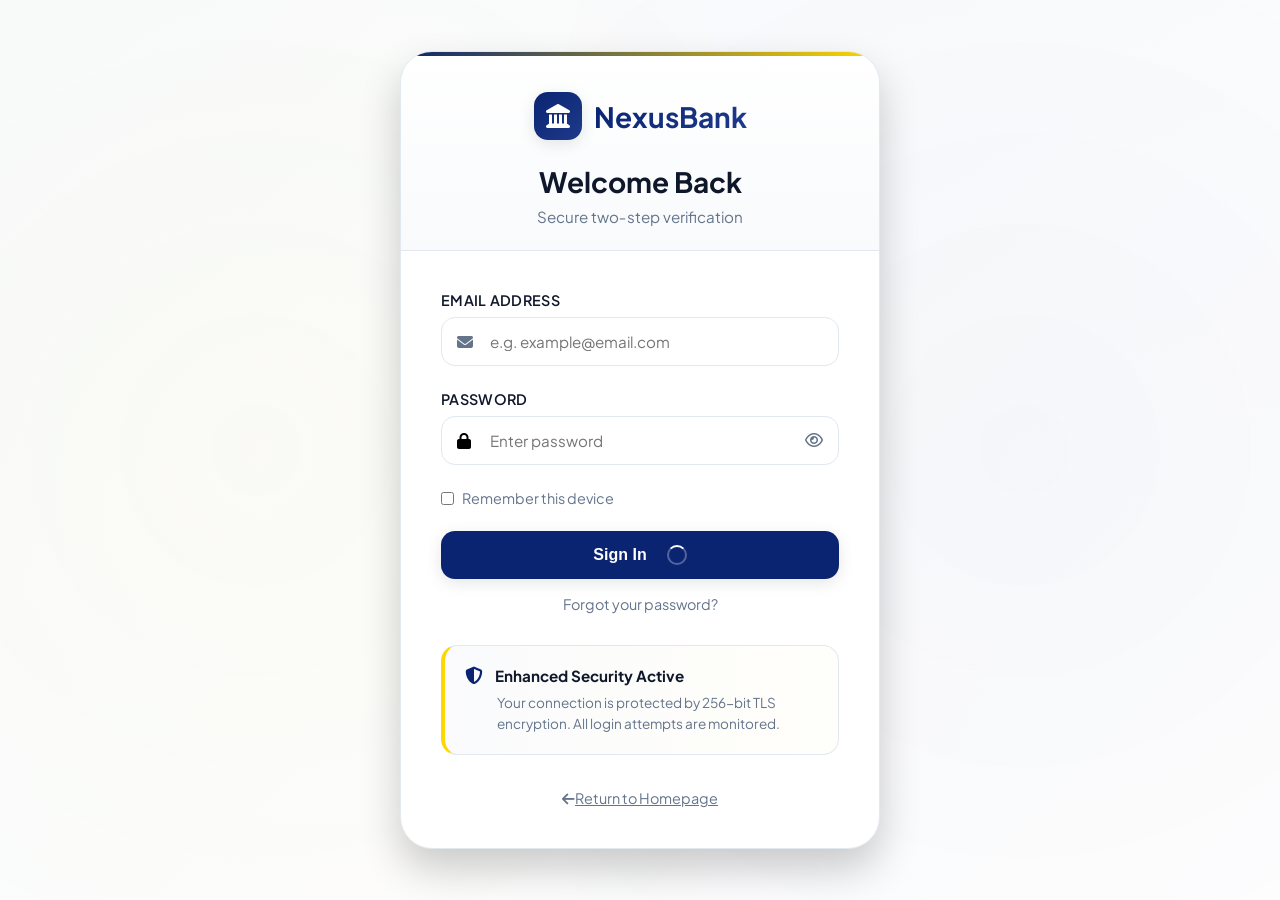
==== cards.html @ a58adae4 "Update cards.html" ====
<!DOCTYPE html>
<html lang="en">
<head>
    <meta charset="UTF-8">
    <meta name="viewport" content="width=device-width, initial-scale=1.0">
    <title>Cards · HarvestBank Professional</title>
    <link rel="preconnect" href="https://fonts.googleapis.com">
    <link rel="preconnect" href="https://fonts.gstatic.com" crossorigin>
    <link href="https://fonts.googleapis.com/css2?family=Plus+Jakarta+Sans:wght@300;400;500;600;700;800&display=swap" rel="stylesheet">
    <link rel="stylesheet" href="https://cdnjs.cloudflare.com/ajax/libs/font-awesome/6.4.0/css/all.min.css">
    <link rel="stylesheet" href="css/style.css">
</head>
<body>
    <!-- Premium Loading Screen -->
    <div class="premium-loader">
        <div class="loader-content">
            <div class="loader-logo">
                <i class="fas fa-landmark"></i>
                <span>HarvestBank</span>
            </div>
            <div class="loader-bar"></div>
        </div>
    </div>

    <!-- Main Dashboard Container -->
    <div class="dashboard-premium">
        <!-- Sidebar Navigation -->
        <aside class="sidebar-premium">
            <div class="sidebar-brand">
                <div class="brand-logo">
                    <i class="fas fa-landmark"></i>
                    <span>HarvestBank</span>
                </div>
                <div class="brand-tag">Private Banking</div>
            </div>

            <nav class="sidebar-nav-premium">
                <div class="nav-section">
                    <div class="nav-section-title">MAIN</div>
                    <ul>
                        <li>
                            <a href="dashboard.html">
                                <i class="fas fa-chart-pie"></i>
                                <span>Dashboard</span>
                            </a>
                        </li>
                        <li>
                            <a href="transactions.html">
                                <i class="fas fa-arrow-right-arrow-left"></i>
                                <span>Transactions</span>
                            </a>
                        </li>
                        <li>
                            <a href="transfer.html">
                                <i class="fas fa-paper-plane"></i>
                                <span>Transfers</span>
                            </a>
                        </li>
                        <li>
                            <a href="statements.html">
                                <i class="fas fa-file-invoice"></i>
                                <span>Statements</span>
                            </a>
                        </li>
                    </ul>
                </div>

                <div class="nav-section">
                    <div class="nav-section-title">ACCOUNTS</div>
                    <ul>
                        <li>
                            <a href="checking.html">
                                <i class="fas fa-wallet"></i>
                                <span>Checking</span>
                                <span class="nav-amount">£645,432</span>
                            </a>
                        </li>
                        <li>
                            <a href="savings.html">
                                <i class="fas fa-piggy-bank"></i>
                                <span>Savings</span>
                                <span class="nav-amount">£215,678</span>
                            </a>
                        </li>
                        <li>
                            <a href="investments.html">
                                <i class="fas fa-chart-line"></i>
                                <span>Investments</span>
                                <span class="nav-amount">£3,456,789</span>
                            </a>
                        </li>
                    </ul>
                </div>

                <div class="nav-section">
                    <div class="nav-section-title">SERVICES</div>
                    <ul>
                        <li class="active">
                            <a href="cards.html">
                                <i class="fas fa-credit-card"></i>
                                <span>Cards</span>
                            </a>
                        </li>
                        <li>
                            <a href="paybills.html">
                                <i class="fas fa-file-invoice-dollar"></i>
                                <span>Pay Bills</span>
                            </a>
                        </li>
                        <li>
                            <a href="settings.html">
                                <i class="fas fa-gear"></i>
                                <span>Settings</span>
                            </a>
                        </li>
                    </ul>
                </div>
            </nav>

            <div class="sidebar-footer-premium">
                <div class="user-info">
                    <div class="user-avatar">
                        <img src="https://pbs.twimg.com/media/HBYhBrhXIAAjTtl?format=jpg&name=medium" alt="John Doe">
                    </div>
                    <div class="user-details">
                        <div class="user-name">John Doe</div>
                        <div class="user-role">Premium Member</div>
                    </div>
                </div>
                <div class="user-actions">
                    <button class="icon-btn" title="Settings" onclick="location.href='settings.html'">
                        <i class="fas fa-sliders-h"></i>
                    </button>
                    <button class="icon-btn" title="Logout" onclick="location.href='index.html'">
                        <i class="fas fa-sign-out-alt"></i>
                    </button>
                </div>
            </div>
        </aside>

        <!-- Sidebar Overlay (for mobile) -->
        <div class="sidebar-overlay" id="sidebarOverlay"></div>

        <!-- Main Content Area -->
        <main class="main-content-premium">
            <!-- Top Navigation -->
            <header class="top-nav-premium">
                <div class="nav-left">
                    <button class="menu-toggle" id="menuToggle">
                        <i class="fas fa-bars"></i>
                    </button>
                    <div class="page-title">
                        <h1>Cards</h1>
                        <p>Manage your debit and credit cards</p>
                    </div>
                </div>

                <div class="nav-right">
                    <div class="search-bar">
                        <i class="fas fa-search"></i>
                        <input type="text" placeholder="Search transactions...">
                    </div>

                    <button class="notification-btn">
                        <i class="far fa-bell"></i>
                        <span class="notification-dot"></span>
                    </button>

                    <button class="support-btn">
                        <i class="far fa-question-circle"></i>
                        <span>Help</span>
                    </button>
                </div>
            </header>

            <!-- Card Overview -->
            <div class="cards-grid">
                <!-- Debit Card -->
                <div class="card-physical">
                    <div class="card-chip">
                        <i class="fas fa-microchip"></i>
                    </div>
                    <div class="card-brand">
                        <i class="fab fa-cc-visa"></i>
                    </div>
                    <div class="card-number">**** **** **** 5291</div>
                    <div class="card-details">
                        <div class="card-holder">
                            <span>Card Holder</span>
                            <strong>JOHN DOE</strong>
                        </div>
                        <div class="card-expiry">
                            <span>Expires</span>
                            <strong>05/28</strong>
                        </div>
                    </div>
                    <div class="card-type">Debit Card</div>
                </div>

                <!-- Credit Card -->
                <div class="card-physical gold">
                    <div class="card-chip">
                        <i class="fas fa-microchip"></i>
                    </div>
                    <div class="card-brand">
                        <i class="fab fa-cc-mastercard"></i>
                    </div>
                    <div class="card-number">**** **** **** 4608</div>
                    <div class="card-details">
                        <div class="card-holder">
                            <span>Card Holder</span>
                            <strong>JOHN DOE</strong>
                        </div>
                        <div class="card-expiry">
                            <span>Expires</span>
                            <strong>08/27</strong>
                        </div>
                    </div>
                    <div class="card-type">Premium Rewards</div>
                </div>

                <!-- Business Card -->
                <div class="card-physical platinum">
                    <div class="card-chip">
                        <i class="fas fa-microchip"></i>
                    </div>
                    <div class="card-brand">
                        <i class="fab fa-cc-amex"></i>
                    </div>
                    <div class="card-number">**** **** **** 9012</div>
                    <div class="card-details">
                        <div class="card-holder">
                            <span>Card Holder</span>
                            <strong>JOHN DOE</strong>
                        </div>
                        <div class="card-expiry">
                            <span>Expires</span>
                            <strong>11/26</strong>
                        </div>
                    </div>
                    <div class="card-type">Business Platinum</div>
                </div>
            </div>

            <!-- Card Actions -->
            <div class="card-actions-grid">
                <button class="card-action-btn" onclick="showCardAction('freeze')">
                    <i class="fas fa-snowflake"></i>
                    <span>Freeze Card</span>
                </button>
                <button class="card-action-btn" onclick="showCardAction('limit')">
                    <i class="fas fa-sliders-h"></i>
                    <span>Adjust Limit</span>
                </button>
                <button class="card-action-btn" onclick="showCardAction('report')">
                    <i class="fas fa-flag"></i>
                    <span>Report Lost</span>
                </button>
                <button class="card-action-btn" onclick="showCardAction('pin')">
                    <i class="fas fa-key"></i>
                    <span>Change PIN</span>
                </button>
                <button class="card-action-btn" onclick="showCardAction('replace')">
                    <i class="fas fa-sync-alt"></i>
                    <span>Replace Card</span>
                </button>
                <button class="card-action-btn" onclick="showCardAction('digital')">
                    <i class="fas fa-mobile-alt"></i>
                    <span>Digital Wallet</span>
                </button>
            </div>

            <!-- Credit Card Details (if applicable) -->
            <div class="credit-details">
                <div class="credit-header">
                    <h3>Premium Rewards Card</h3>
                    <span class="credit-badge">Active</span>
                </div>

                <div class="credit-stats">
                    <div class="credit-stat">
                        <span class="stat-label">Current Balance</span>
                        <span class="stat-value">£1,234.56</span>
                    </div>
                    <div class="credit-stat">
                        <span class="stat-label">Available Credit</span>
                        <span class="stat-value">£8,765.44</span>
                    </div>
                    <div class="credit-stat">
                        <span class="stat-label">Credit Limit</span>
                        <span class="stat-value">£10,000</span>
                    </div>
                    <div class="credit-stat">
                        <span class="stat-label">Payment Due</span>
                        <span class="stat-value">Apr 5, 2024</span>
                    </div>
                </div>

                <div class="credit-utilization">
                    <div class="utilization-label">
                        <span>Credit Utilization</span>
                        <span>12%</span>
                    </div>
                    <div class="utilization-bar">
                        <div class="utilization-fill" style="width: 12%"></div>
                    </div>
                </div>
            </div>

            <!-- Recent Card Transactions -->
            <div class="recent-card-transactions">
                <div class="section-header">
                    <h3>Recent Card Activity</h3>
                    <a href="transactions.html" class="view-all-link">
                        View All <i class="fas fa-arrow-right"></i>
                    </a>
                </div>

                <div class="card-transactions-list">
                    <div class="card-transaction">
                        <div class="merchant-icon">
                            <i class="fas fa-coffee"></i>
                        </div>
                        <div class="transaction-details">
                            <div class="merchant-name">Starbucks Coffee</div>
                            <div class="transaction-location">New York, NY</div>
                        </div>
                        <div class="transaction-amount">-£4.50</div>
                        <div class="transaction-status">Approved</div>
                    </div>

                    <div class="card-transaction">
                        <div class="merchant-icon">
                            <i class="fas fa-gas-pump"></i>
                        </div>
                        <div class="transaction-details">
                            <div class="merchant-name">Shell Gas Station</div>
                            <div class="transaction-location">Brooklyn, NY</div>
                        </div>
                        <div class="transaction-amount">-£45.67</div>
                        <div class="transaction-status">Approved</div>
                    </div>

                    <div class="card-transaction">
                        <div class="merchant-icon">
                            <i class="fas fa-utensils"></i>
                        </div>
                        <div class="transaction-details">
                            <div class="merchant-name">The Italian Restaurant</div>
                            <div class="transaction-location">Manhattan, NY</div>
                        </div>
                        <div class="transaction-amount">-£78.50</div>
                        <div class="transaction-status">Approved</div>
                    </div>
                </div>
            </div>

            <!-- Rewards Section -->
            <div class="rewards-section">
                <div class="rewards-header">
                    <h3>Rewards Summary</h3>
                    <button class="redeem-btn" onclick="showRedeemModal()">
                        Redeem Points
                    </button>
                </div>

                <div class="rewards-grid">
                    <div class="rewards-card">
                        <div class="rewards-points">12,450</div>
                        <div class="rewards-label">Points Available</div>
                        <div class="rewards-value">≈ £124.50</div>
                    </div>

                    <div class="rewards-card">
                        <div class="rewards-points">2,350</div>
                        <div class="rewards-label">This Month</div>
                        <div class="rewards-value">+15% vs last month</div>
                    </div>

                    <div class="rewards-card">
                        <div class="rewards-points">Cash Back</div>
                        <div class="rewards-label">1.5% on all purchases</div>
                        <div class="rewards-value">£18.45 earned</div>
                    </div>
                </div>
            </div>
        </main>
    </div>

    <!-- Card Action Modal -->
    <div class="modal-premium" id="cardActionModal">
        <div class="modal-content">
            <div class="modal-header">
                <h2 id="actionTitle">Card Action</h2>
                <button class="modal-close" onclick="closeModal('cardActionModal')">
                    <i class="fas fa-times"></i>
                </button>
            </div>
            <div class="modal-body">
                <p style="text-align: center; color: #64748B; padding: 20px;">
                    Account Frozen, contact support for assistance or visit your local branch.
                </p>
            </div>
            <div class="modal-footer">
                <button class="btn-primary" onclick="closeModal('cardActionModal')">Close</button>
            </div>
        </div>
    </div>

    <script>
        // Mobile menu toggle
        document.getElementById('menuToggle').addEventListener('click', function() {
            document.querySelector('.sidebar-premium').classList.toggle('active');
        });

        // Loading screen
        setTimeout(() => {
            document.querySelector('.premium-loader').classList.add('fade-out');
        }, 800);

        // Show card action modal
        function showCardAction(action) {
            const titles = {
                'freeze': 'Freeze Card',
                'limit': 'Adjust Spending Limit',
                'report': 'Report Lost or Stolen',
                'pin': 'Change PIN',
                'replace': 'Replace Card',
                'digital': 'Add to Digital Wallet'
            };
            
            document.getElementById('actionTitle').textContent = titles[action] || 'Card Action';
            document.getElementById('cardActionModal').classList.add('show');
        }

        // Show redeem modal
        function showRedeemModal() {
            document.getElementById('actionTitle').textContent = 'Redeem Points';
            document.getElementById('cardActionModal').classList.add('show');
        }

        // Close modal
        function closeModal(modalId) {
            document.getElementById(modalId).classList.remove('show');
        }

        // Close modals when clicking outside
        window.addEventListener('click', function(event) {
            if (event.target.classList.contains('modal-premium')) {
                event.target.classList.remove('show');
            }
        });

        // Mobile menu functionality
    document.addEventListener('DOMContentLoaded', function() {
        const menuToggle = document.getElementById('menuToggle');
        const sidebar = document.querySelector('.sidebar-premium');
        
        // Create overlay if it doesn't exist
        let overlay = document.getElementById('sidebarOverlay');
        if (!overlay) {
            overlay = document.createElement('div');
            overlay.id = 'sidebarOverlay';
            overlay.className = 'sidebar-overlay';
            document.body.appendChild(overlay);
        }

        // Toggle menu function
        function toggleMenu(show) {
            if (show) {
                sidebar.classList.add('active');
                overlay.classList.add('active');
                document.body.style.overflow = 'hidden'; // Prevent background scrolling
            } else {
                sidebar.classList.remove('active');
                overlay.classList.remove('active');
                document.body.style.overflow = ''; // Restore scrolling
            }
        }

        // Open menu when toggle button is clicked
        if (menuToggle) {
            menuToggle.addEventListener('click', function(e) {
                e.stopPropagation(); // Prevent event bubbling
                toggleMenu(true);
            });
        }

        // Close menu when clicking on overlay (empty space)
        overlay.addEventListener('click', function() {
            toggleMenu(false);
        });

        // Close menu when clicking on any link inside sidebar
        if (sidebar) {
            sidebar.addEventListener('click', function(e) {
                // Check if clicked element is a link
                if (e.target.tagName === 'A' || e.target.closest('a')) {
                    // Small delay to allow navigation before closing
                    setTimeout(() => {
                        toggleMenu(false);
                    }, 150);
                }
            });

            // Prevent clicks inside sidebar from closing when clicking on non-link elements
            sidebar.addEventListener('click', function(e) {
                e.stopPropagation();
            });
        }

        // Close menu on escape key press
        document.addEventListener('keydown', function(e) {
            if (e.key === 'Escape' && sidebar.classList.contains('active')) {
                toggleMenu(false);
            }
        });

        // Close menu when window is resized to desktop size
        window.addEventListener('resize', function() {
            if (window.innerWidth >= 1024) {
                toggleMenu(false);
            }
        });

        // Optional: Close menu when swiping left on mobile
        let touchStartX = 0;
        let touchEndX = 0;

        document.addEventListener('touchstart', function(e) {
            touchStartX = e.changedTouches[0].screenX;
        }, false);

        document.addEventListener('touchend', function(e) {
            touchEndX = e.changedTouches[0].screenX;
            handleSwipe();
        }, false);

        function handleSwipe() {
            const swipeThreshold = 100; // Minimum swipe distance
            if (sidebar.classList.contains('active') && (touchStartX - touchEndX) > swipeThreshold) {
                // Swiped left while menu is open - close it
                toggleMenu(false);
            }
        }
    });

    // PROTECTION SCRIPT - PASTE AT TOP OF EACH PROTECTED PAGE
(function() {
    // Check authentication
    const auth = sessionStorage.getItem('nexusbank_auth');
    const expiry = sessionStorage.getItem('nexusbank_expiry');
    
    if (auth !== 'authenticated' || !expiry || Date.now() > parseInt(expiry)) {
        // Clear any stale data
        sessionStorage.clear();
        window.location.replace('login.html');
        return;
    }
    
    // Refresh expiry
    sessionStorage.setItem('nexusbank_expiry', Date.now() + 3600000);
    
    // Inactivity logout
    let timer;
    function resetTimer() {
        clearTimeout(timer);
        timer = setTimeout(() => {
            sessionStorage.clear();
            window.location.replace('login.html');
        }, 900000); // 15 minutes
    }
    
    ['mousedown', 'mousemove', 'keydown', 'scroll', 'touchstart'].forEach(e => {
        document.addEventListener(e, resetTimer);
    });
    resetTimer();
})();
    </script>
    <!-- Add this before closing body tag in dashboard.html, transfer.html, transactions.html, cards.html, settings.html, etc. -->
<script src="js/auto-logout.js"></script>
</body>
</html>
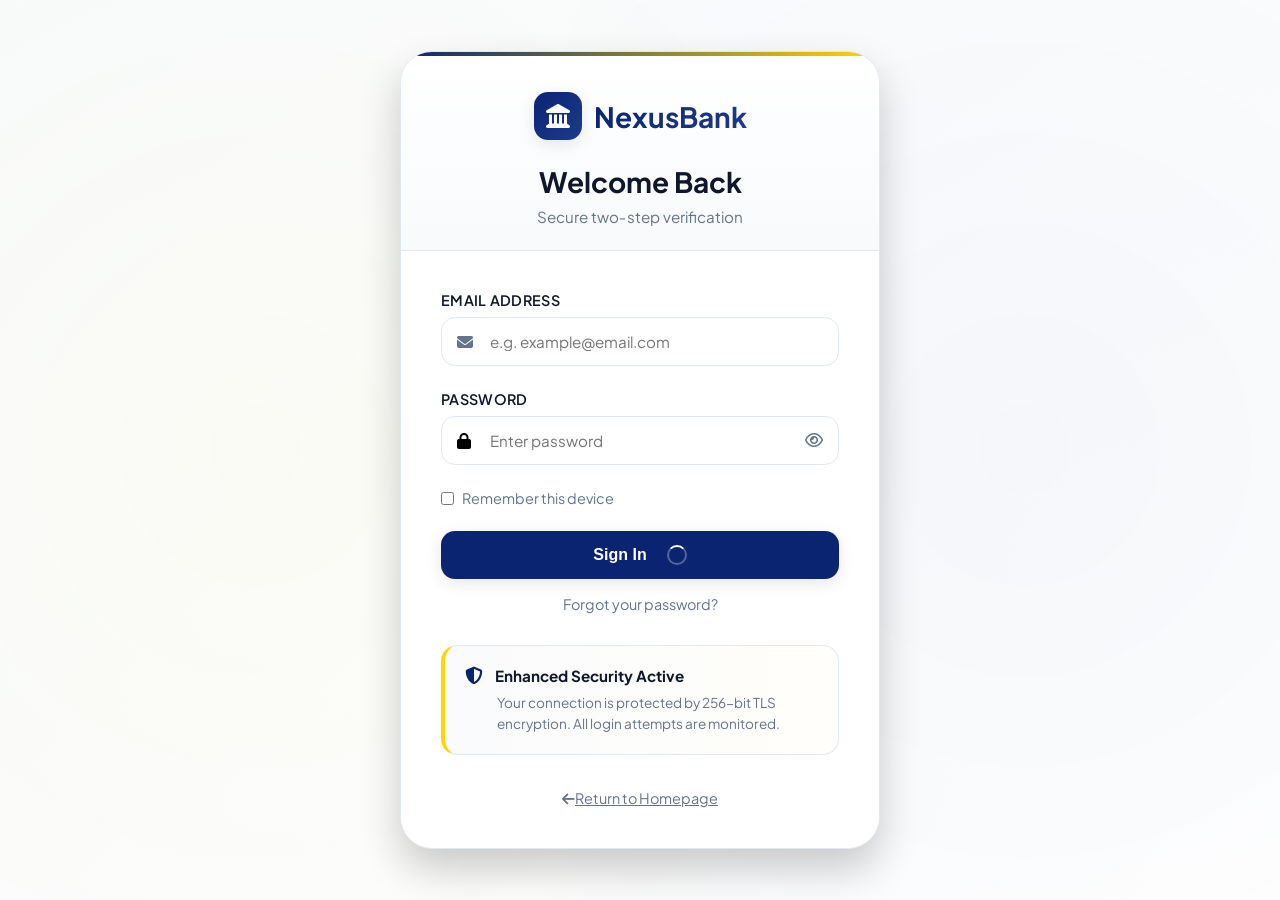
==== commit 6653b038: "Update cards.html" ====
--- a/cards.html
+++ b/cards.html
@@ -8,7 +8,8 @@
     <link rel="preconnect" href="https://fonts.gstatic.com" crossorigin>
     <link href="https://fonts.googleapis.com/css2?family=Plus+Jakarta+Sans:wght@300;400;500;600;700;800&display=swap" rel="stylesheet">
     <link rel="stylesheet" href="https://cdnjs.cloudflare.com/ajax/libs/font-awesome/6.4.0/css/all.min.css">
-    <link rel="stylesheet" href="css/style.css">
+    <link rel="stylesheet" href="style.css">
+    <link rel="icon" type="image/png" href="https://a.mktgcdn.com/p/trqY8cbRb9rpmzNBIHFEHxK3n0czpuAaJO27NrH_lzQ/1.0000/676x676.png">
 </head>
 <body>
     <!-- Premium Loading Screen -->
@@ -581,3 +582,4 @@
 <script src="js/auto-logout.js"></script>
 </body>
 </html>
+
--- a/style.css
+++ b/style.css
@@ -0,0 +1,10834 @@
+/* ==========================================================================
+   Modern Banking UI - Professional Redesign
+   ========================================================================== */
+
+/* CSS Variables */
+:root {
+    /* Color System */
+    --primary-50: #eef2ff;
+    --primary-100: #e0e7ff;
+    --primary-200: #c7d2fe;
+    --primary-300: #a5b4fc;
+    --primary-400: #818cf8;
+    --primary-500: #4f46e5;
+    --primary-600: #4338ca;
+    --primary-700: #3730a3;
+    --primary-800: #312e81;
+    --primary-900: #1e1b4b;
+    
+    /* Neutral Colors */
+    --neutral-50: #fafafa;
+    --neutral-100: #f4f4f5;
+    --neutral-200: #e4e4e7;
+    --neutral-300: #d4d4d8;
+    --neutral-400: #a1a1aa;
+    --neutral-500: #71717a;
+    --neutral-600: #52525b;
+    --neutral-700: #3f3f46;
+    --neutral-800: #27272a;
+    --neutral-900: #18181b;
+    
+    /* Success/Danger/Warning */
+    --success-50: #ecfdf3;
+    --success-500: #10b981;
+    --success-700: #047857;
+    --error-50: #fef2f2;
+    --error-500: #ef4444;
+    --error-700: #b91c1c;
+    --warning-50: #fffbeb;
+    --warning-500: #f59e0b;
+    --warning-700: #b45309;
+    
+    /* Typography */
+    --font-sans: 'Inter', -apple-system, BlinkMacSystemFont, 'Segoe UI', Roboto, 'Helvetica Neue', sans-serif;
+    
+    /* Spacing */
+    --spacing-0: 0;
+    --spacing-1: 0.25rem;
+    --spacing-2: 0.5rem;
+    --spacing-3: 0.75rem;
+    --spacing-4: 1rem;
+    --spacing-5: 1.25rem;
+    --spacing-6: 1.5rem;
+    --spacing-8: 2rem;
+    --spacing-10: 2.5rem;
+    --spacing-12: 3rem;
+    --spacing-16: 4rem;
+    --spacing-20: 5rem;
+    --spacing-24: 6rem;
+    
+    /* Shadows */
+    --shadow-xs: 0 1px 2px 0 rgb(0 0 0 / 0.05);
+    --shadow-sm: 0 1px 3px 0 rgb(0 0 0 / 0.1), 0 1px 2px -1px rgb(0 0 0 / 0.1);
+    --shadow-md: 0 4px 6px -1px rgb(0 0 0 / 0.1), 0 2px 4px -2px rgb(0 0 0 / 0.1);
+    --shadow-lg: 0 10px 15px -3px rgb(0 0 0 / 0.1), 0 4px 6px -4px rgb(0 0 0 / 0.1);
+    --shadow-xl: 0 20px 25px -5px rgb(0 0 0 / 0.1), 0 8px 10px -6px rgb(0 0 0 / 0.1);
+    --shadow-2xl: 0 25px 50px -12px rgb(0 0 0 / 0.25);
+    
+    /* Border Radius */
+    --radius-sm: 0.375rem;
+    --radius-md: 0.5rem;
+    --radius-lg: 0.75rem;
+    --radius-xl: 1rem;
+    --radius-2xl: 1.5rem;
+    --radius-full: 9999px;
+}
+
+/* Reset & Base Styles */
+*,
+*::before,
+*::after {
+    margin: 0;
+    padding: 0;
+    box-sizing: border-box;
+}
+
+html {
+    font-size: 16px;
+    scroll-behavior: smooth;
+    -webkit-text-size-adjust: 100%;
+    -webkit-font-smoothing: antialiased;
+    -moz-osx-font-smoothing: grayscale;
+}
+
+body {
+    font-family: var(--font-sans);
+    color: var(--neutral-900);
+    background: linear-gradient(135deg, var(--neutral-50) 0%, #ffffff 100%);
+    line-height: 1.5;
+    min-height: 100vh;
+}
+
+img {
+    max-width: 100%;
+    height: auto;
+    display: block;
+}
+
+a {
+    color: var(--primary-600);
+    text-decoration: none;
+    transition: color 0.2s ease;
+}
+
+a:hover {
+    color: var(--primary-700);
+}
+
+/* Container */
+.container {
+    width: 100%;
+    max-width: 1280px;
+    margin: 0 auto;
+    padding: 0 var(--spacing-4);
+}
+
+@media (min-width: 640px) {
+    .container {
+        padding: 0 var(--spacing-6);
+    }
+}
+
+@media (min-width: 1024px) {
+    .container {
+        padding: 0 var(--spacing-8);
+    }
+}
+
+/* Typography */
+h1, h2, h3, h4, h5, h6 {
+    font-weight: 700;
+    line-height: 1.2;
+    letter-spacing: -0.02em;
+}
+
+h1 {
+    font-size: clamp(2rem, 5vw, 3.5rem);
+    margin-bottom: var(--spacing-4);
+}
+
+h2 {
+    font-size: clamp(1.5rem, 4vw, 2.5rem);
+    margin-bottom: var(--spacing-4);
+}
+
+h3 {
+    font-size: clamp(1.25rem, 3vw, 1.875rem);
+    margin-bottom: var(--spacing-3);
+}
+
+p {
+    color: var(--neutral-600);
+    margin-bottom: var(--spacing-4);
+    font-size: clamp(1rem, 2vw, 1.125rem);
+}
+
+/* Buttons */
+.btn {
+    display: inline-flex;
+    align-items: center;
+    justify-content: center;
+    padding: 0.625rem 1.25rem;
+    font-size: 0.875rem;
+    font-weight: 500;
+    line-height: 1.5;
+    border-radius: var(--radius-md);
+    border: 1px solid transparent;
+    transition: all 0.2s ease;
+    cursor: pointer;
+    white-space: nowrap;
+    gap: 0.5rem;
+}
+
+@media (min-width: 768px) {
+    .btn {
+        padding: 0.75rem 1.5rem;
+        font-size: 1rem;
+    }
+}
+
+.btn-primary {
+    background: var(--primary-600);
+    color: white;
+    box-shadow: var(--shadow-sm);
+}
+
+.btn-primary:hover {
+    background: var(--primary-700);
+    transform: translateY(-1px);
+    box-shadow: var(--shadow-md);
+}
+
+.btn-primary:active {
+    background: var(--primary-800);
+    transform: translateY(0);
+}
+
+.btn-outline {
+    background: transparent;
+    border-color: var(--neutral-200);
+    color: var(--neutral-700);
+}
+
+.btn-outline:hover {
+    background: var(--neutral-50);
+    border-color: var(--neutral-300);
+    color: var(--neutral-900);
+}
+
+.btn-large {
+    padding: 0.875rem 2rem;
+    font-size: 1.125rem;
+}
+
+.btn-block {
+    width: 100%;
+}
+
+.btn-icon {
+    padding: 0.5rem;
+    border-radius: var(--radius-full);
+    background: transparent;
+    border: 1px solid var(--neutral-200);
+    color: var(--neutral-600);
+}
+
+.btn-icon:hover {
+    background: var(--neutral-50);
+    color: var(--neutral-900);
+}
+
+/* Navigation */
+.navbar {
+    position: fixed;
+    top: 0;
+    left: 0;
+    right: 0;
+    background: rgba(255, 255, 255, 0.8);
+    backdrop-filter: blur(10px);
+    -webkit-backdrop-filter: blur(10px);
+    border-bottom: 1px solid var(--neutral-200);
+    z-index: 1000;
+    padding: var(--spacing-3) 0;
+}
+
+.nav-content {
+    display: flex;
+    align-items: center;
+    justify-content: space-between;
+}
+
+.logo {
+    display: flex;
+    align-items: center;
+    gap: var(--spacing-2);
+}
+
+.logo-icon {
+    font-size: 2rem;
+    background: linear-gradient(135deg, var(--primary-600), var(--primary-800));
+    -webkit-background-clip: text;
+    -webkit-text-fill-color: transparent;
+}
+
+.logo-text {
+    font-size: 1.5rem;
+    font-weight: 700;
+    background: linear-gradient(135deg, var(--primary-600), var(--primary-800));
+    -webkit-background-clip: text;
+    -webkit-text-fill-color: transparent;
+}
+
+.nav-links {
+    display: none;
+}
+
+@media (min-width: 768px) {
+    .nav-links {
+        display: flex;
+        align-items: center;
+        gap: var(--spacing-8);
+    }
+}
+
+.nav-links a {
+    color: var(--neutral-600);
+    font-weight: 500;
+    font-size: 0.9375rem;
+    position: relative;
+}
+
+.nav-links a::after {
+    content: '';
+    position: absolute;
+    bottom: -4px;
+    left: 50%;
+    transform: translateX(-50%);
+    width: 0;
+    height: 2px;
+    background: var(--primary-600);
+    transition: width 0.2s ease;
+}
+
+.nav-links a:hover::after {
+    width: 100%;
+}
+
+.nav-buttons {
+    display: none;
+}
+
+@media (min-width: 768px) {
+    .nav-buttons {
+        display: flex;
+        align-items: center;
+        gap: var(--spacing-3);
+    }
+}
+
+.mobile-menu-btn {
+    display: block;
+    background: none;
+    border: none;
+    font-size: 1.5rem;
+    color: var(--neutral-600);
+    cursor: pointer;
+    padding: var(--spacing-2);
+}
+
+@media (min-width: 768px) {
+    .mobile-menu-btn {
+        display: none;
+    }
+}
+
+/* Hero Section */
+.hero {
+    padding: calc(80px + var(--spacing-16)) 0 var(--spacing-16);
+    background: linear-gradient(135deg, var(--neutral-50) 0%, #ffffff 100%);
+    overflow: hidden;
+}
+
+.hero-content {
+    display: flex;
+    flex-direction: column;
+    gap: var(--spacing-12);
+}
+
+@media (min-width: 1024px) {
+    .hero-content {
+        flex-direction: row;
+        align-items: center;
+        gap: var(--spacing-16);
+    }
+}
+
+.hero-text {
+    flex: 1;
+    text-align: center;
+}
+
+@media (min-width: 1024px) {
+    .hero-text {
+        text-align: left;
+    }
+}
+
+.hero-text h1 {
+    line-height: 1.1;
+}
+
+.gradient-text {
+    background: linear-gradient(135deg, var(--primary-600), var(--primary-800));
+    -webkit-background-clip: text;
+    -webkit-text-fill-color: transparent;
+}
+
+.hero-buttons {
+    display: flex;
+    flex-direction: column;
+    gap: var(--spacing-3);
+    margin-top: var(--spacing-8);
+}
+
+@media (min-width: 480px) {
+    .hero-buttons {
+        flex-direction: row;
+        justify-content: center;
+    }
+}
+
+@media (min-width: 1024px) {
+    .hero-buttons {
+        justify-content: flex-start;
+    }
+}
+
+.hero-image {
+    flex: 1;
+    position: relative;
+}
+
+.stats-card {
+    background: white;
+    padding: var(--spacing-6);
+    border-radius: var(--radius-2xl);
+    box-shadow: var(--shadow-2xl);
+    display: grid;
+    grid-template-columns: repeat(3, 1fr);
+    gap: var(--spacing-4);
+    border: 1px solid var(--neutral-200);
+    animation: float 6s ease-in-out infinite;
+}
+
+@keyframes float {
+    0%, 100% {
+        transform: translateY(0);
+    }
+    50% {
+        transform: translateY(-10px);
+    }
+}
+
+.stat-item {
+    text-align: center;
+}
+
+.stat-value {
+    display: block;
+    font-size: 1.5rem;
+    font-weight: 700;
+    color: var(--primary-600);
+    margin-bottom: var(--spacing-1);
+}
+
+.stat-label {
+    color: var(--neutral-500);
+    font-size: 0.75rem;
+    text-transform: uppercase;
+    letter-spacing: 0.05em;
+}
+
+@media (min-width: 768px) {
+    .stat-value {
+        font-size: 2rem;
+    }
+    
+    .stat-label {
+        font-size: 0.875rem;
+    }
+}
+
+/* Services Section */
+.services {
+    padding: var(--spacing-16) 0;
+    background: white;
+}
+
+.section-header {
+    text-align: center;
+    max-width: 600px;
+    margin: 0 auto var(--spacing-12);
+}
+
+.section-header h2 {
+    margin-bottom: var(--spacing-3);
+}
+
+.section-header p {
+    color: var(--neutral-500);
+    font-size: 1.125rem;
+}
+
+.services-grid {
+    display: grid;
+    grid-template-columns: 1fr;
+    gap: var(--spacing-4);
+}
+
+@media (min-width: 640px) {
+    .services-grid {
+        grid-template-columns: repeat(2, 1fr);
+    }
+}
+
+@media (min-width: 1024px) {
+    .services-grid {
+        grid-template-columns: repeat(3, 1fr);
+    }
+}
+
+.service-card {
+    background: white;
+    padding: var(--spacing-6);
+    border-radius: var(--radius-xl);
+    border: 1px solid var(--neutral-200);
+    transition: all 0.3s ease;
+    position: relative;
+    overflow: hidden;
+}
+
+.service-card::before {
+    content: '';
+    position: absolute;
+    top: 0;
+    left: 0;
+    right: 0;
+    height: 4px;
+    background: linear-gradient(90deg, var(--primary-500), var(--primary-700));
+    transform: translateX(-100%);
+    transition: transform 0.3s ease;
+}
+
+.service-card:hover {
+    transform: translateY(-4px);
+    box-shadow: var(--shadow-xl);
+    border-color: var(--primary-200);
+}
+
+.service-card:hover::before {
+    transform: translateX(0);
+}
+
+.service-icon {
+    font-size: 2.5rem;
+    margin-bottom: var(--spacing-4);
+}
+
+.service-card h3 {
+    font-size: 1.25rem;
+    margin-bottom: var(--spacing-2);
+}
+
+.service-card p {
+    color: var(--neutral-500);
+    font-size: 0.9375rem;
+    margin-bottom: 0;
+}
+
+/* Security Section */
+.security {
+    padding: var(--spacing-16) 0;
+    background: linear-gradient(135deg, var(--primary-900), var(--primary-800));
+    color: white;
+}
+
+.security-content {
+    display: flex;
+    flex-direction: column;
+    gap: var(--spacing-12);
+}
+
+@media (min-width: 1024px) {
+    .security-content {
+        flex-direction: row;
+        align-items: center;
+        gap: var(--spacing-16);
+    }
+}
+
+.security-text {
+    flex: 1;
+}
+
+.security-text h2,
+.security-text p {
+    color: white;
+}
+
+.security-text p {
+    opacity: 0.9;
+}
+
+.security-features {
+    list-style: none;
+    margin-top: var(--spacing-8);
+}
+
+.security-features li {
+    display: flex;
+    gap: var(--spacing-4);
+    margin-bottom: var(--spacing-6);
+}
+
+.security-features .check {
+    width: 24px;
+    height: 24px;
+    background: rgba(255, 255, 255, 0.2);
+    border-radius: var(--radius-full);
+    display: inline-flex;
+    align-items: center;
+    justify-content: center;
+    color: var(--primary-300);
+    font-size: 1rem;
+}
+
+.security-features strong {
+    display: block;
+    color: white;
+    margin-bottom: var(--spacing-1);
+}
+
+.security-features p {
+    margin-bottom: 0;
+    font-size: 0.9375rem;
+}
+
+.security-image {
+    flex: 1;
+}
+
+.trust-badge {
+    background: rgba(255, 255, 255, 0.1);
+    backdrop-filter: blur(10px);
+    -webkit-backdrop-filter: blur(10px);
+    padding: var(--spacing-8);
+    border-radius: var(--radius-2xl);
+    display: flex;
+    flex-direction: column;
+    align-items: center;
+    gap: var(--spacing-4);
+    border: 1px solid rgba(255, 255, 255, 0.2);
+}
+
+.badge-icon {
+    font-size: 4rem;
+}
+
+.trust-badge span:last-child {
+    font-size: 1.5rem;
+    font-weight: 600;
+    color: white;
+}
+
+/* Testimonials Section */
+.testimonials {
+    padding: var(--spacing-16) 0;
+    background: var(--neutral-50);
+}
+
+.testimonials-grid {
+    display: grid;
+    grid-template-columns: 1fr;
+    gap: var(--spacing-4);
+}
+
+@media (min-width: 768px) {
+    .testimonials-grid {
+        grid-template-columns: repeat(2, 1fr);
+    }
+}
+
+@media (min-width: 1024px) {
+    .testimonials-grid {
+        grid-template-columns: repeat(3, 1fr);
+    }
+}
+
+.testimonial-card {
+    background: white;
+    padding: var(--spacing-6);
+    border-radius: var(--radius-xl);
+    box-shadow: var(--shadow-md);
+    transition: all 0.3s ease;
+}
+
+.testimonial-card:hover {
+    transform: translateY(-4px);
+    box-shadow: var(--shadow-xl);
+}
+
+.rating {
+    color: #fbbf24;
+    font-size: 1.25rem;
+    margin-bottom: var(--spacing-4);
+    letter-spacing: 2px;
+}
+
+.testimonial-text {
+    font-size: 1rem;
+    line-height: 1.6;
+    color: var(--neutral-700);
+    margin-bottom: var(--spacing-6);
+    font-style: italic;
+}
+
+.testimonial-author {
+    display: flex;
+    align-items: center;
+    gap: var(--spacing-3);
+}
+
+.author-avatar {
+    width: 48px;
+    height: 48px;
+    background: linear-gradient(135deg, var(--primary-600), var(--primary-800));
+    border-radius: var(--radius-full);
+    display: flex;
+    align-items: center;
+    justify-content: center;
+    color: white;
+    font-weight: 600;
+    font-size: 1.125rem;
+}
+
+.author-info {
+    display: flex;
+    flex-direction: column;
+}
+
+.author-info strong {
+    color: var(--neutral-900);
+    font-size: 1rem;
+}
+
+.author-info span {
+    color: var(--neutral-500);
+    font-size: 0.875rem;
+}
+
+/* Footer */
+.footer {
+    background: var(--neutral-900);
+    color: white;
+    padding: var(--spacing-16) 0 var(--spacing-8);
+}
+
+.footer-content {
+    display: grid;
+    grid-template-columns: 1fr;
+    gap: var(--spacing-8);
+    margin-bottom: var(--spacing-12);
+}
+
+@media (min-width: 640px) {
+    .footer-content {
+        grid-template-columns: repeat(2, 1fr);
+    }
+}
+
+@media (min-width: 1024px) {
+    .footer-content {
+        grid-template-columns: 2fr 1fr 1fr 1fr;
+    }
+}
+
+.footer-section .logo {
+    margin-bottom: var(--spacing-4);
+}
+
+.footer-section .logo-icon,
+.footer-section .logo-text {
+    background: linear-gradient(135deg, white, var(--neutral-300));
+    -webkit-background-clip: text;
+    -webkit-text-fill-color: transparent;
+}
+
+.footer-section p {
+    color: var(--neutral-400);
+    margin-bottom: var(--spacing-4);
+}
+
+.footer-section h4 {
+    color: white;
+    font-size: 1.125rem;
+    margin-bottom: var(--spacing-4);
+}
+
+.footer-section ul {
+    list-style: none;
+}
+
+.footer-section ul li {
+    margin-bottom: var(--spacing-2);
+}
+
+.footer-section ul a {
+    color: var(--neutral-400);
+    transition: color 0.2s ease;
+}
+
+.footer-section ul a:hover {
+    color: white;
+}
+
+.social-links {
+    display: flex;
+    gap: var(--spacing-3);
+}
+
+.social-links a {
+    width: 40px;
+    height: 40px;
+    background: rgba(255, 255, 255, 0.1);
+    border-radius: var(--radius-full);
+    display: flex;
+    align-items: center;
+    justify-content: center;
+    color: white;
+    transition: all 0.2s ease;
+}
+
+.social-links a:hover {
+    background: var(--primary-600);
+    transform: translateY(-2px);
+}
+
+.footer-bottom {
+    text-align: center;
+    padding-top: var(--spacing-8);
+    border-top: 1px solid rgba(255, 255, 255, 0.1);
+    color: var(--neutral-400);
+    font-size: 0.9375rem;
+}
+
+/* Auth Pages (Login/Register) */
+.auth-page {
+    min-height: 100vh;
+    display: flex;
+    align-items: center;
+    justify-content: center;
+    padding: var(--spacing-4);
+    background: linear-gradient(135deg, var(--primary-50), var(--primary-100));
+}
+
+.auth-container {
+    width: 100%;
+    max-width: 1200px;
+    margin: 0 auto;
+}
+
+.auth-card {
+    background: white;
+    border-radius: var(--radius-2xl);
+    box-shadow: var(--shadow-2xl);
+    padding: var(--spacing-6);
+    max-width: 480px;
+    margin: 0 auto;
+    border: 1px solid var(--neutral-200);
+}
+
+@media (min-width: 640px) {
+    .auth-card {
+        padding: var(--spacing-8);
+    }
+}
+
+.auth-header {
+    text-align: center;
+    margin-bottom: var(--spacing-8);
+}
+
+.auth-header .logo {
+    justify-content: center;
+    margin-bottom: var(--spacing-6);
+}
+
+.auth-header h1 {
+    font-size: 1.875rem;
+    margin-bottom: var(--spacing-2);
+}
+
+.auth-header p {
+    color: var(--neutral-500);
+    font-size: 1rem;
+}
+
+.auth-form {
+    display: flex;
+    flex-direction: column;
+    gap: var(--spacing-4);
+}
+
+.form-group {
+    display: flex;
+    flex-direction: column;
+    gap: var(--spacing-2);
+}
+
+.form-group label {
+    font-weight: 500;
+    font-size: 0.9375rem;
+    color: var(--neutral-700);
+}
+
+.form-group input,
+.form-group select {
+    width: 100%;
+    padding: 0.75rem 1rem;
+    border: 1px solid var(--neutral-200);
+    border-radius: var(--radius-md);
+    font-size: 1rem;
+    transition: all 0.2s ease;
+    background: white;
+}
+
+.form-group input:hover,
+.form-group select:hover {
+    border-color: var(--neutral-300);
+}
+
+.form-group input:focus,
+.form-group select:focus {
+    outline: none;
+    border-color: var(--primary-500);
+    box-shadow: 0 0 0 3px var(--primary-100);
+}
+
+.form-group input.error {
+    border-color: var(--error-500);
+    background-color: var(--error-50);
+}
+
+.form-row {
+    display: grid;
+    grid-template-columns: 1fr 1fr;
+    gap: var(--spacing-3);
+}
+
+.password-input-wrapper {
+    position: relative;
+}
+
+.toggle-password {
+    position: absolute;
+    right: 1rem;
+    top: 50%;
+    transform: translateY(-50%);
+    background: none;
+    border: none;
+    cursor: pointer;
+    color: var(--neutral-400);
+    font-size: 1.25rem;
+    padding: 0;
+}
+
+.toggle-password:hover {
+    color: var(--neutral-600);
+}
+
+.form-options {
+    display: flex;
+    flex-wrap: wrap;
+    align-items: center;
+    justify-content: space-between;
+    gap: var(--spacing-3);
+    margin: var(--spacing-2) 0;
+}
+
+.checkbox-container {
+    display: flex;
+    align-items: center;
+    gap: var(--spacing-2);
+    cursor: pointer;
+    font-size: 0.9375rem;
+    color: var(--neutral-600);
+}
+
+.checkbox-container input[type="checkbox"] {
+    width: auto;
+    margin: 0;
+}
+
+.forgot-password {
+    color: var(--primary-600);
+    font-size: 0.9375rem;
+    font-weight: 500;
+}
+
+/* Password Strength */
+.password-strength {
+    margin-top: var(--spacing-2);
+}
+
+.strength-bar {
+    height: 4px;
+    background: var(--neutral-200);
+    border-radius: var(--radius-full);
+    overflow: hidden;
+    margin-bottom: var(--spacing-1);
+}
+
+.strength-bar::before {
+    content: '';
+    display: block;
+    height: 100%;
+    width: 0;
+    transition: width 0.3s ease, background-color 0.3s ease;
+}
+
+.strength-bar.weak::before {
+    width: 33.33%;
+    background: var(--error-500);
+}
+
+.strength-bar.medium::before {
+    width: 66.66%;
+    background: var(--warning-500);
+}
+
+.strength-bar.strong::before {
+    width: 100%;
+    background: var(--success-500);
+}
+
+.strength-text {
+    font-size: 0.8125rem;
+    color: var(--neutral-500);
+}
+
+.auth-footer {
+    text-align: center;
+    margin-top: var(--spacing-6);
+    padding-top: var(--spacing-6);
+    border-top: 1px solid var(--neutral-200);
+}
+
+.auth-footer p {
+    font-size: 0.9375rem;
+    margin-bottom: 0;
+}
+
+.auth-footer a {
+    color: var(--primary-600);
+    font-weight: 600;
+}
+
+.security-badge {
+    display: flex;
+    align-items: center;
+    justify-content: center;
+    gap: var(--spacing-2);
+    margin-top: var(--spacing-6);
+    padding: var(--spacing-3);
+    background: var(--neutral-50);
+    border-radius: var(--radius-md);
+    color: var(--neutral-600);
+    font-size: 0.875rem;
+}
+
+/* Dashboard Layout */
+.dashboard-body {
+    background: var(--neutral-50);
+    min-height: 100vh;
+}
+
+.dashboard-container {
+    display: flex;
+    flex-direction: column;
+    min-height: 100vh;
+}
+
+@media (min-width: 1024px) {
+    .dashboard-container {
+        flex-direction: row;
+    }
+}
+
+/* Sidebar */
+.sidebar {
+    background: white;
+    border-right: 1px solid var(--neutral-200);
+    position: fixed;
+    top: 0;
+    left: 0;
+    bottom: 0;
+    width: 280px;
+    transform: translateX(-100%);
+    transition: transform 0.3s ease;
+    z-index: 1000;
+    overflow-y: auto;
+    box-shadow: var(--shadow-xl);
+}
+
+.sidebar.open {
+    transform: translateX(0);
+}
+
+@media (min-width: 1024px) {
+    .sidebar {
+        transform: translateX(0);
+        position: sticky;
+        top: 0;
+        height: 100vh;
+        box-shadow: none;
+    }
+}
+
+.sidebar-header {
+    padding: var(--spacing-6);
+    border-bottom: 1px solid var(--neutral-200);
+}
+
+.sidebar-nav {
+    padding: var(--spacing-4) 0;
+}
+
+.sidebar-nav ul {
+    list-style: none;
+}
+
+.sidebar-nav a {
+    display: flex;
+    align-items: center;
+    gap: var(--spacing-3);
+    padding: var(--spacing-3) var(--spacing-6);
+    color: var(--neutral-600);
+    font-weight: 500;
+    transition: all 0.2s ease;
+    border-left: 3px solid transparent;
+}
+
+.sidebar-nav li.active a {
+    background: var(--primary-50);
+    color: var(--primary-700);
+    border-left-color: var(--primary-600);
+}
+
+.sidebar-nav a:hover {
+    background: var(--neutral-50);
+    color: var(--primary-600);
+}
+
+.sidebar-footer {
+    padding: var(--spacing-6);
+    border-top: 1px solid var(--neutral-200);
+}
+
+.logout-btn {
+    display: flex;
+    align-items: center;
+    gap: var(--spacing-3);
+    color: var(--error-600);
+    font-weight: 500;
+    transition: color 0.2s ease;
+}
+
+.logout-btn:hover {
+    color: var(--error-700);
+}
+
+/* Main Content */
+.main-content {
+    flex: 1;
+    padding: var(--spacing-4);
+}
+
+@media (min-width: 1024px) {
+    .main-content {
+        padding: var(--spacing-6);
+    }
+}
+
+/* Top Bar */
+.top-bar {
+    display: flex;
+    flex-wrap: wrap;
+    align-items: center;
+    justify-content: space-between;
+    gap: var(--spacing-4);
+    margin-bottom: var(--spacing-6);
+}
+
+.page-title h1 {
+    font-size: 1.5rem;
+    margin-bottom: var(--spacing-1);
+}
+
+@media (min-width: 768px) {
+    .page-title h1 {
+        font-size: 1.875rem;
+    }
+}
+
+.page-title p {
+    color: var(--neutral-500);
+    font-size: 0.9375rem;
+    margin-bottom: 0;
+}
+
+.top-bar-actions {
+    display: flex;
+    align-items: center;
+    gap: var(--spacing-2);
+}
+
+.notification-btn {
+    position: relative;
+    background: none;
+    border: none;
+    font-size: 1.25rem;
+    color: var(--neutral-600);
+    cursor: pointer;
+    padding: var(--spacing-2);
+    border-radius: var(--radius-full);
+    transition: background-color 0.2s ease;
+}
+
+.notification-btn:hover {
+    background: var(--neutral-100);
+}
+
+.notification-badge {
+    position: absolute;
+    top: 4px;
+    right: 4px;
+    width: 8px;
+    height: 8px;
+    background: var(--error-500);
+    border-radius: var(--radius-full);
+    border: 2px solid white;
+}
+
+.profile-dropdown {
+    position: relative;
+}
+
+.profile-btn {
+    display: flex;
+    align-items: center;
+    gap: var(--spacing-2);
+    background: none;
+    border: 1px solid var(--neutral-200);
+    padding: var(--spacing-2) var(--spacing-3);
+    border-radius: var(--radius-full);
+    cursor: pointer;
+    transition: all 0.2s ease;
+}
+
+.profile-btn:hover {
+    background: var(--neutral-50);
+    border-color: var(--neutral-300);
+}
+
+.avatar {
+    width: 32px;
+    height: 32px;
+    background: linear-gradient(135deg, var(--primary-600), var(--primary-800));
+    border-radius: var(--radius-full);
+    display: flex;
+    align-items: center;
+    justify-content: center;
+    color: white;
+    font-weight: 600;
+    font-size: 0.875rem;
+}
+
+.profile-name {
+    display: none;
+    font-weight: 500;
+    color: var(--neutral-700);
+}
+
+@media (min-width: 768px) {
+    .profile-name {
+        display: inline;
+    }
+}
+
+.dropdown-arrow {
+    font-size: 0.75rem;
+    color: var(--neutral-400);
+}
+
+.dropdown-content {
+    display: none;
+    position: absolute;
+    top: 100%;
+    right: 0;
+    min-width: 200px;
+    background: white;
+    border-radius: var(--radius-lg);
+    box-shadow: var(--shadow-xl);
+    border: 1px solid var(--neutral-200);
+    margin-top: var(--spacing-2);
+    z-index: 100;
+}
+
+.dropdown-content.show {
+    display: block;
+    animation: slideDown 0.2s ease;
+}
+
+@keyframes slideDown {
+    from {
+        opacity: 0;
+        transform: translateY(-10px);
+    }
+    to {
+        opacity: 1;
+        transform: translateY(0);
+    }
+}
+
+.dropdown-content a {
+    display: block;
+    padding: var(--spacing-3) var(--spacing-4);
+    color: var(--neutral-700);
+    transition: background-color 0.2s ease;
+}
+
+.dropdown-content a:hover {
+    background: var(--neutral-50);
+    color: var(--primary-600);
+}
+
+.dropdown-content a:first-child {
+    border-radius: var(--radius-lg) var(--radius-lg) 0 0;
+}
+
+.dropdown-content a:last-child {
+    border-radius: 0 0 var(--radius-lg) var(--radius-lg);
+}
+
+/* Account Summary */
+.account-summary {
+    display: grid;
+    grid-template-columns: 1fr;
+    gap: var(--spacing-4);
+    margin-bottom: var(--spacing-6);
+}
+
+@media (min-width: 640px) {
+    .account-summary {
+        grid-template-columns: repeat(2, 1fr);
+    }
+}
+
+@media (min-width: 1024px) {
+    .account-summary {
+        grid-template-columns: repeat(4, 1fr);
+    }
+}
+
+.summary-card {
+    background: white;
+    padding: var(--spacing-4);
+    border-radius: var(--radius-xl);
+    border: 1px solid var(--neutral-200);
+    transition: all 0.2s ease;
+}
+
+.summary-card:hover {
+    transform: translateY(-2px);
+    box-shadow: var(--shadow-lg);
+    border-color: var(--primary-200);
+}
+
+.card-header {
+    display: flex;
+    align-items: center;
+    justify-content: space-between;
+    margin-bottom: var(--spacing-3);
+    color: var(--neutral-500);
+    font-size: 0.9375rem;
+}
+
+.card-icon {
+    font-size: 1.5rem;
+}
+
+.card-value {
+    font-size: 1.5rem;
+    font-weight: 700;
+    color: var(--neutral-900);
+    margin-bottom: var(--spacing-2);
+}
+
+@media (min-width: 768px) {
+    .card-value {
+        font-size: 1.875rem;
+    }
+}
+
+.card-change {
+    font-size: 0.875rem;
+    display: flex;
+    align-items: center;
+    gap: var(--spacing-1);
+}
+
+.card-change.positive {
+    color: var(--success-700);
+}
+
+.card-change.negative {
+    color: var(--error-700);
+}
+
+.card-footer {
+    font-size: 0.875rem;
+    color: var(--neutral-500);
+}
+
+/* Quick Actions */
+.quick-actions {
+    background: white;
+    padding: var(--spacing-6);
+    border-radius: var(--radius-xl);
+    border: 1px solid var(--neutral-200);
+    margin-bottom: var(--spacing-6);
+}
+
+.quick-actions h2 {
+    font-size: 1.25rem;
+    margin-bottom: var(--spacing-4);
+}
+
+.action-buttons {
+    display: grid;
+    grid-template-columns: repeat(2, 1fr);
+    gap: var(--spacing-3);
+}
+
+@media (min-width: 480px) {
+    .action-buttons {
+        grid-template-columns: repeat(3, 1fr);
+    }
+}
+
+@media (min-width: 768px) {
+    .action-buttons {
+        grid-template-columns: repeat(5, 1fr);
+    }
+}
+
+.action-btn {
+    display: flex;
+    flex-direction: column;
+    align-items: center;
+    gap: var(--spacing-2);
+    padding: var(--spacing-3);
+    background: var(--neutral-50);
+    border: 1px solid var(--neutral-200);
+    border-radius: var(--radius-lg);
+    cursor: pointer;
+    transition: all 0.2s ease;
+    color: var(--neutral-700);
+    text-decoration: none;
+}
+
+.action-btn:hover {
+    background: white;
+    border-color: var(--primary-300);
+    transform: translateY(-2px);
+    box-shadow: var(--shadow-md);
+    color: var(--primary-700);
+}
+
+.action-icon {
+    font-size: 1.5rem;
+}
+
+.action-btn span:last-child {
+    font-size: 0.8125rem;
+    font-weight: 500;
+}
+
+@media (min-width: 768px) {
+    .action-btn span:last-child {
+        font-size: 0.875rem;
+    }
+}
+
+/* Recent Transactions */
+.recent-transactions {
+    background: white;
+    padding: var(--spacing-6);
+    border-radius: var(--radius-xl);
+    border: 1px solid var(--neutral-200);
+}
+
+.section-header {
+    display: flex;
+    flex-wrap: wrap;
+    align-items: center;
+    justify-content: space-between;
+    gap: var(--spacing-4);
+    margin-bottom: var(--spacing-4);
+}
+
+.section-header h2 {
+    font-size: 1.25rem;
+    margin-bottom: 0;
+}
+
+.view-all {
+    color: var(--primary-600);
+    font-weight: 500;
+    font-size: 0.9375rem;
+}
+
+.transactions-table {
+    width: 100%;
+    border-collapse: collapse;
+    font-size: 0.9375rem;
+}
+
+.transactions-table th {
+    text-align: left;
+    padding: var(--spacing-3);
+    border-bottom: 2px solid var(--neutral-200);
+    color: var(--neutral-500);
+    font-weight: 500;
+    font-size: 0.8125rem;
+    text-transform: uppercase;
+    letter-spacing: 0.05em;
+}
+
+.transactions-table td {
+    padding: var(--spacing-3);
+    border-bottom: 1px solid var(--neutral-100);
+    color: var(--neutral-700);
+}
+
+.transactions-table tr:last-child td {
+    border-bottom: none;
+}
+
+.transactions-table .positive {
+    color: var(--success-700);
+    font-weight: 600;
+}
+
+.transactions-table .negative {
+    color: var(--error-700);
+    font-weight: 600;
+}
+
+.status-badge {
+    display: inline-block;
+    padding: var(--spacing-1) var(--spacing-2);
+    border-radius: var(--radius-full);
+    font-size: 0.75rem;
+    font-weight: 500;
+    text-transform: capitalize;
+}
+
+.status-badge.completed {
+    background: var(--success-50);
+    color: var(--success-700);
+}
+
+.status-badge.pending {
+    background: var(--warning-50);
+    color: var(--warning-700);
+}
+
+.status-badge.failed {
+    background: var(--error-50);
+    color: var(--error-700);
+}
+
+/* Mobile Table */
+@media (max-width: 640px) {
+    .transactions-table {
+        display: block;
+        overflow-x: auto;
+        -webkit-overflow-scrolling: touch;
+    }
+    
+    .transactions-table th,
+    .transactions-table td {
+        white-space: nowrap;
+    }
+}
+
+/* Transfer Page */
+.transfer-container {
+    display: flex;
+    flex-direction: column;
+    gap: var(--spacing-6);
+}
+
+@media (min-width: 1024px) {
+    .transfer-container {
+        flex-direction: row;
+    }
+}
+
+.transfer-card {
+    flex: 2;
+    background: white;
+    padding: var(--spacing-6);
+    border-radius: var(--radius-xl);
+    border: 1px solid var(--neutral-200);
+}
+
+.transfer-card h2 {
+    font-size: 1.25rem;
+    margin-bottom: var(--spacing-6);
+}
+
+.transfer-form {
+    display: flex;
+    flex-direction: column;
+    gap: var(--spacing-4);
+}
+
+.transfer-options {
+    margin: var(--spacing-2) 0;
+}
+
+.transfer-info {
+    flex: 1;
+    display: flex;
+    flex-direction: column;
+    gap: var(--spacing-4);
+}
+
+.info-card {
+    background: white;
+    padding: var(--spacing-6);
+    border-radius: var(--radius-xl);
+    border: 1px solid var(--neutral-200);
+}
+
+.info-card h3 {
+    font-size: 1.125rem;
+    margin-bottom: var(--spacing-4);
+}
+
+.info-card ul {
+    list-style: none;
+}
+
+.info-card li {
+    margin-bottom: var(--spacing-3);
+    color: var(--neutral-600);
+    display: flex;
+    align-items: center;
+    gap: var(--spacing-2);
+}
+
+.recipients-list {
+    list-style: none;
+}
+
+.recipients-list li {
+    display: flex;
+    justify-content: space-between;
+    align-items: center;
+    padding: var(--spacing-3) 0;
+    border-bottom: 1px solid var(--neutral-100);
+}
+
+.recipients-list li:last-child {
+    border-bottom: none;
+}
+
+.recipients-list li span:first-child {
+    font-weight: 500;
+    color: var(--neutral-700);
+}
+
+.recipients-list li span:last-child {
+    color: var(--neutral-500);
+    font-size: 0.875rem;
+}
+
+/* Modal */
+.modal {
+    display: none;
+    position: fixed;
+    top: 0;
+    left: 0;
+    right: 0;
+    bottom: 0;
+    background: rgba(0, 0, 0, 0.5);
+    align-items: center;
+    justify-content: center;
+    padding: var(--spacing-4);
+    z-index: 2000;
+    backdrop-filter: blur(4px);
+}
+
+.modal.show {
+    display: flex;
+    animation: fadeIn 0.3s ease;
+}
+
+@keyframes fadeIn {
+    from {
+        opacity: 0;
+    }
+    to {
+        opacity: 1;
+    }
+}
+
+.modal-content {
+    background: white;
+    border-radius: var(--radius-xl);
+    padding: var(--spacing-6);
+    max-width: 500px;
+    width: 100%;
+    max-height: 90vh;
+    overflow-y: auto;
+    position: relative;
+    animation: slideUp 0.3s ease;
+}
+
+@keyframes slideUp {
+    from {
+        opacity: 0;
+        transform: translateY(20px);
+    }
+    to {
+        opacity: 1;
+        transform: translateY(0);
+    }
+}
+
+.modal-content.success {
+    text-align: center;
+}
+
+.close {
+    position: absolute;
+    top: var(--spacing-4);
+    right: var(--spacing-4);
+    font-size: 1.5rem;
+    color: var(--neutral-400);
+    cursor: pointer;
+    transition: color 0.2s ease;
+}
+
+.close:hover {
+    color: var(--neutral-600);
+}
+
+.success-icon {
+    width: 64px;
+    height: 64px;
+    background: var(--success-50);
+    color: var(--success-700);
+    border-radius: var(--radius-full);
+    display: flex;
+    align-items: center;
+    justify-content: center;
+    font-size: 2rem;
+    margin: 0 auto var(--spacing-4);
+}
+
+.reference {
+    color: var(--neutral-500);
+    font-size: 0.9375rem;
+    margin: var(--spacing-4) 0;
+}
+
+.review-details {
+    margin: var(--spacing-6) 0;
+}
+
+.detail-row {
+    display: flex;
+    justify-content: space-between;
+    padding: var(--spacing-3) 0;
+    border-bottom: 1px solid var(--neutral-100);
+}
+
+.detail-row:last-child {
+    border-bottom: none;
+}
+
+.detail-row span:first-child {
+    color: var(--neutral-500);
+    font-size: 0.9375rem;
+}
+
+.detail-row span:last-child {
+    font-weight: 500;
+    color: var(--neutral-900);
+}
+
+.security-notice {
+    background: var(--neutral-50);
+    padding: var(--spacing-4);
+    border-radius: var(--radius-lg);
+    text-align: center;
+    margin: var(--spacing-6) 0;
+}
+
+.security-notice p {
+    margin-bottom: 0;
+    color: var(--neutral-600);
+    font-size: 0.9375rem;
+    display: flex;
+    align-items: center;
+    justify-content: center;
+    gap: var(--spacing-2);
+}
+
+.modal-actions {
+    display: flex;
+    gap: var(--spacing-3);
+    justify-content: flex-end;
+}
+
+/* Transactions History Page */
+.transactions-toolbar {
+    display: flex;
+    flex-direction: column;
+    gap: var(--spacing-4);
+    margin-bottom: var(--spacing-6);
+}
+
+@media (min-width: 768px) {
+    .transactions-toolbar {
+        flex-direction: row;
+        align-items: center;
+        justify-content: space-between;
+    }
+}
+
+.filters {
+    display: flex;
+    flex-direction: column;
+    gap: var(--spacing-3);
+}
+
+@media (min-width: 480px) {
+    .filters {
+        flex-direction: row;
+        flex-wrap: wrap;
+    }
+}
+
+.filter-select {
+    padding: 0.625rem 2rem 0.625rem 1rem;
+    border: 1px solid var(--neutral-200);
+    border-radius: var(--radius-md);
+    background: white;
+    font-size: 0.9375rem;
+    color: var(--neutral-700);
+    cursor: pointer;
+    appearance: none;
+    background-image: url("data:image/svg+xml,%3Csvg xmlns='http://www.w3.org/2000/svg' fill='none' viewBox='0 0 20 20'%3E%3Cpath stroke='%236b7280' stroke-linecap='round' stroke-linejoin='round' stroke-width='1.5' d='M6 8l4 4 4-4'/%3E%3C/svg%3E");
+    background-position: right 0.5rem center;
+    background-repeat: no-repeat;
+    background-size: 1.5em 1.5em;
+}
+
+.filter-select:focus {
+    outline: none;
+    border-color: var(--primary-500);
+    box-shadow: 0 0 0 3px var(--primary-100);
+}
+
+.search-export {
+    display: flex;
+    flex-direction: column;
+    gap: var(--spacing-3);
+}
+
+@media (min-width: 480px) {
+    .search-export {
+        flex-direction: row;
+        align-items: center;
+    }
+}
+
+.search-box {
+    display: flex;
+    align-items: center;
+    background: white;
+    border: 1px solid var(--neutral-200);
+    border-radius: var(--radius-md);
+    overflow: hidden;
+}
+
+.search-box input {
+    flex: 1;
+    padding: 0.625rem 1rem;
+    border: none;
+    outline: none;
+    font-size: 0.9375rem;
+    min-width: 200px;
+}
+
+.search-box input:focus {
+    outline: none;
+}
+
+.search-btn {
+    padding: 0.625rem 1rem;
+    background: none;
+    border: none;
+    cursor: pointer;
+    color: var(--neutral-400);
+    transition: color 0.2s ease;
+}
+
+.search-btn:hover {
+    color: var(--primary-600);
+}
+
+.transactions-list {
+    background: white;
+    border-radius: var(--radius-xl);
+    border: 1px solid var(--neutral-200);
+    overflow: hidden;
+    margin-bottom: var(--spacing-6);
+}
+
+.transactions-table.detailed th,
+.transactions-table.detailed td {
+    padding: var(--spacing-4);
+}
+
+.transactions-table.detailed td:last-child {
+    text-align: center;
+}
+
+.btn-icon {
+    background: none;
+    border: none;
+    font-size: 1.25rem;
+    color: var(--neutral-400);
+    cursor: pointer;
+    padding: var(--spacing-2);
+    border-radius: var(--radius-md);
+    transition: all 0.2s ease;
+}
+
+.btn-icon:hover {
+    background: var(--neutral-50);
+    color: var(--neutral-600);
+}
+
+.pagination {
+    display: flex;
+    flex-wrap: wrap;
+    align-items: center;
+    justify-content: center;
+    gap: var(--spacing-2);
+}
+
+.page-btn {
+    min-width: 40px;
+    height: 40px;
+    display: flex;
+    align-items: center;
+    justify-content: center;
+    padding: 0 var(--spacing-3);
+    border: 1px solid var(--neutral-200);
+    background: white;
+    border-radius: var(--radius-md);
+    font-size: 0.9375rem;
+    color: var(--neutral-600);
+    cursor: pointer;
+    transition: all 0.2s ease;
+}
+
+.page-btn:hover:not(:disabled) {
+    background: var(--primary-50);
+    border-color: var(--primary-300);
+    color: var(--primary-700);
+}
+
+.page-btn.active {
+    background: var(--primary-600);
+    border-color: var(--primary-600);
+    color: white;
+}
+
+.page-btn:disabled {
+    opacity: 0.5;
+    cursor: not-allowed;
+}
+
+/* Settings Page */
+.settings-container {
+    display: flex;
+    flex-direction: column;
+    gap: var(--spacing-6);
+}
+
+.settings-card {
+    background: white;
+    padding: var(--spacing-6);
+    border-radius: var(--radius-xl);
+    border: 1px solid var(--neutral-200);
+}
+
+.settings-card h2 {
+    font-size: 1.25rem;
+    margin-bottom: var(--spacing-6);
+}
+
+.settings-form {
+    max-width: 600px;
+    display: flex;
+    flex-direction: column;
+    gap: var(--spacing-4);
+}
+
+.security-section {
+    margin-bottom: var(--spacing-8);
+    padding-bottom: var(--spacing-8);
+    border-bottom: 1px solid var(--neutral-200);
+}
+
+.security-section:last-child {
+    margin-bottom: 0;
+    padding-bottom: 0;
+    border-bottom: none;
+}
+
+.security-section h3 {
+    font-size: 1.125rem;
+    margin-bottom: var(--spacing-4);
+}
+
+.setting-description {
+    color: var(--neutral-500);
+    font-size: 0.9375rem;
+    margin-bottom: var(--spacing-4);
+}
+
+.twofa-options {
+    display: flex;
+    flex-direction: column;
+    gap: var(--spacing-3);
+    margin-bottom: var(--spacing-4);
+}
+
+.radio-container {
+    display: flex;
+    align-items: center;
+    gap: var(--spacing-2);
+    cursor: pointer;
+    font-size: 0.9375rem;
+    color: var(--neutral-700);
+}
+
+.login-history {
+    background: var(--neutral-50);
+    border-radius: var(--radius-lg);
+    overflow: hidden;
+}
+
+.login-item {
+    display: flex;
+    flex-wrap: wrap;
+    align-items: center;
+    justify-content: space-between;
+    gap: var(--spacing-3);
+    padding: var(--spacing-4);
+    border-bottom: 1px solid var(--neutral-200);
+}
+
+.login-item:last-child {
+    border-bottom: none;
+}
+
+.login-item div {
+    display: flex;
+    flex-direction: column;
+    gap: var(--spacing-1);
+}
+
+.login-item strong {
+    font-size: 0.9375rem;
+    color: var(--neutral-900);
+}
+
+.login-item span {
+    font-size: 0.875rem;
+    color: var(--neutral-500);
+}
+
+.login-time {
+    color: var(--neutral-500);
+    font-size: 0.875rem;
+}
+
+.notification-section {
+    margin-bottom: var(--spacing-6);
+}
+
+.notification-section h3 {
+    font-size: 1rem;
+    margin-bottom: var(--spacing-4);
+}
+
+/* Admin Panel */
+.admin-sidebar .admin-badge {
+    display: inline-block;
+    font-size: 0.6875rem;
+    background: var(--primary-100);
+    color: var(--primary-800);
+    padding: 0.25rem 0.5rem;
+    border-radius: var(--radius-full);
+    margin-left: var(--spacing-2);
+    font-weight: 600;
+    text-transform: uppercase;
+    letter-spacing: 0.05em;
+}
+
+.admin-stats {
+    display: flex;
+    gap: var(--spacing-4);
+}
+
+.admin-stats .stat {
+    text-align: center;
+}
+
+.admin-section {
+    background: white;
+    padding: var(--spacing-6);
+    border-radius: var(--radius-xl);
+    border: 1px solid var(--neutral-200);
+    margin-bottom: var(--spacing-6);
+}
+
+.admin-section h2 {
+    font-size: 1.25rem;
+    margin-bottom: var(--spacing-6);
+}
+
+.admin-table-container {
+    overflow-x: auto;
+    -webkit-overflow-scrolling: touch;
+}
+
+.admin-table {
+    width: 100%;
+    min-width: 800px;
+    border-collapse: collapse;
+}
+
+.admin-table th {
+    text-align: left;
+    padding: var(--spacing-4);
+    background: var(--neutral-50);
+    font-weight: 600;
+    font-size: 0.875rem;
+    color: var(--neutral-700);
+    border-bottom: 2px solid var(--neutral-200);
+}
+
+.admin-table td {
+    padding: var(--spacing-4);
+    border-bottom: 1px solid var(--neutral-200);
+    color: var(--neutral-600);
+    font-size: 0.9375rem;
+}
+
+.admin-table tr:hover td {
+    background: var(--neutral-50);
+}
+
+.approvals-grid {
+    display: grid;
+    grid-template-columns: 1fr;
+    gap: var(--spacing-4);
+}
+
+@media (min-width: 768px) {
+    .approvals-grid {
+        grid-template-columns: repeat(2, 1fr);
+    }
+}
+
+@media (min-width: 1280px) {
+    .approvals-grid {
+        grid-template-columns: repeat(3, 1fr);
+    }
+}
+
+.approval-card {
+    background: var(--neutral-50);
+    padding: var(--spacing-4);
+    border-radius: var(--radius-lg);
+    border: 1px solid var(--neutral-200);
+    transition: all 0.2s ease;
+}
+
+.approval-card:hover {
+    background: white;
+    box-shadow: var(--shadow-md);
+    border-color: var(--primary-200);
+}
+
+.approval-header {
+    display: flex;
+    justify-content: space-between;
+    align-items: center;
+    margin-bottom: var(--spacing-3);
+}
+
+.approval-type {
+    font-weight: 600;
+    font-size: 0.875rem;
+    color: var(--primary-700);
+    background: var(--primary-50);
+    padding: 0.25rem 0.75rem;
+    border-radius: var(--radius-full);
+}
+
+.approval-amount {
+    font-weight: 700;
+    color: var(--success-700);
+}
+
+.approval-details {
+    margin-bottom: var(--spacing-4);
+}
+
+.approval-details p {
+    margin-bottom: var(--spacing-2);
+    font-size: 0.9375rem;
+    color: var(--neutral-600);
+    display: flex;
+    justify-content: space-between;
+}
+
+.approval-details p strong {
+    color: var(--neutral-700);
+}
+
+.approval-actions {
+    display: flex;
+    gap: var(--spacing-2);
+}
+
+.btn-success {
+    background: var(--success-50);
+    color: var(--success-700);
+    border: 1px solid var(--success-200);
+    padding: 0.5rem 1rem;
+    border-radius: var(--radius-md);
+    font-weight: 500;
+    cursor: pointer;
+    transition: all 0.2s ease;
+    flex: 1;
+}
+
+.btn-success:hover {
+    background: var(--success-100);
+    border-color: var(--success-300);
+}
+
+.btn-danger {
+    background: var(--error-50);
+    color: var(--error-700);
+    border: 1px solid var(--error-200);
+    padding: 0.5rem 1rem;
+    border-radius: var(--radius-md);
+    font-weight: 500;
+    cursor: pointer;
+    transition: all 0.2s ease;
+    flex: 1;
+}
+
+.btn-danger:hover {
+    background: var(--error-100);
+    border-color: var(--error-300);
+}
+
+/* Message Container */
+.message-container {
+    position: fixed;
+    top: var(--spacing-4);
+    right: var(--spacing-4);
+    z-index: 3000;
+    display: flex;
+    flex-direction: column;
+    gap: var(--spacing-2);
+    max-width: 400px;
+    width: calc(100% - var(--spacing-8));
+}
+
+.message {
+    padding: var(--spacing-4);
+    border-radius: var(--radius-lg);
+    background: white;
+    box-shadow: var(--shadow-xl);
+    border-left: 4px solid transparent;
+    animation: slideInRight 0.3s ease;
+    display: flex;
+    align-items: center;
+    gap: var(--spacing-3);
+}
+
+.message.success {
+    border-left-color: var(--success-500);
+    background: var(--success-50);
+    color: var(--success-700);
+}
+
+.message.error {
+    border-left-color: var(--error-500);
+    background: var(--error-50);
+    color: var(--error-700);
+}
+
+.message.info {
+    border-left-color: var(--primary-500);
+    background: var(--primary-50);
+    color: var(--primary-700);
+}
+
+@keyframes slideInRight {
+    from {
+        transform: translateX(100%);
+        opacity: 0;
+    }
+    to {
+        transform: translateX(0);
+        opacity: 1;
+    }
+}
+
+/* Loading States */
+.loading {
+    position: relative;
+    overflow: hidden;
+}
+
+.loading::after {
+    content: '';
+    position: absolute;
+    top: 0;
+    left: 0;
+    right: 0;
+    bottom: 0;
+    background: linear-gradient(90deg, transparent, rgba(255,255,255,0.4), transparent);
+    animation: loading 1.5s infinite;
+}
+
+@keyframes loading {
+    0% {
+        transform: translateX(-100%);
+    }
+    100% {
+        transform: translateX(100%);
+    }
+}
+
+/* Utility Classes */
+.text-center { text-align: center; }
+.text-left { text-align: left; }
+.text-right { text-align: right; }
+
+.mt-1 { margin-top: var(--spacing-1); }
+.mt-2 { margin-top: var(--spacing-2); }
+.mt-3 { margin-top: var(--spacing-3); }
+.mt-4 { margin-top: var(--spacing-4); }
+.mt-6 { margin-top: var(--spacing-6); }
+.mt-8 { margin-top: var(--spacing-8); }
+
+.mb-1 { margin-bottom: var(--spacing-1); }
+.mb-2 { margin-bottom: var(--spacing-2); }
+.mb-3 { margin-bottom: var(--spacing-3); }
+.mb-4 { margin-bottom: var(--spacing-4); }
+.mb-6 { margin-bottom: var(--spacing-6); }
+.mb-8 { margin-bottom: var(--spacing-8); }
+
+.hidden {
+    display: none !important;
+}
+
+/* Mobile Menu Overlay */
+.mobile-menu-overlay {
+    display: none;
+    position: fixed;
+    top: 0;
+    left: 0;
+    right: 0;
+    bottom: 0;
+    background: rgba(0, 0, 0, 0.5);
+    z-index: 999;
+    backdrop-filter: blur(4px);
+}
+
+.mobile-menu-overlay.active {
+    display: block;
+}
+
+/* Print Styles */
+@media print {
+    .sidebar,
+    .top-bar,
+    .quick-actions,
+    .footer,
+    .action-btn,
+    .btn,
+    .modal {
+        display: none !important;
+    }
+    
+    .main-content {
+        margin: 0;
+        padding: 0;
+    }
+    
+    .summary-card,
+    .recent-transactions {
+        box-shadow: none;
+        border: 1px solid #ddd;
+        page-break-inside: avoid;
+    }
+}
+
+/* ==========================================================================
+   PREMIUM DASHBOARD STYLES
+   ========================================================================== */
+
+/* Premium Dashboard Layout */
+.dashboard-premium {
+    display: flex;
+    min-height: 100vh;
+    background: #F8FAFC;
+    font-family: 'Plus Jakarta Sans', sans-serif;
+}
+
+/* Premium Sidebar */
+.sidebar-premium {
+    width: 280px;
+    background: linear-gradient(180deg, #0A2472 0%, #0A1B5E 100%);
+    color: white;
+    display: flex;
+    flex-direction: column;
+    position: fixed;
+    height: 100vh;
+    left: 0;
+    top: 0;
+    z-index: 100;
+    transition: all 0.3s ease;
+    box-shadow: 4px 0 20px rgba(0, 0, 0, 0.08);
+}
+
+.sidebar-premium.active {
+    transform: translateX(0);
+}
+
+@media (max-width: 1024px) {
+    .sidebar-premium {
+        transform: translateX(-100%);
+    }
+}
+
+.sidebar-brand {
+    padding: 32px 24px;
+    border-bottom: 1px solid rgba(255, 255, 255, 0.1);
+}
+
+.brand-logo {
+    display: flex;
+    align-items: center;
+    gap: 12px;
+    font-size: 24px;
+    font-weight: 700;
+    margin-bottom: 8px;
+}
+
+.brand-logo i {
+    font-size: 28px;
+    color: #FFD700;
+}
+
+.brand-tag {
+    font-size: 13px;
+    color: rgba(255, 255, 255, 0.6);
+    letter-spacing: 0.5px;
+}
+
+/* Sidebar Navigation */
+.sidebar-nav-premium {
+    flex: 1;
+    padding: 24px 16px;
+    overflow-y: auto;
+}
+
+.nav-section {
+    margin-bottom: 32px;
+}
+
+.nav-section-title {
+    font-size: 11px;
+    font-weight: 600;
+    text-transform: uppercase;
+    letter-spacing: 0.5px;
+    color: rgba(255, 255, 255, 0.4);
+    margin-bottom: 16px;
+    padding-left: 16px;
+}
+
+.sidebar-nav-premium ul {
+    list-style: none;
+    padding: 0;
+    margin: 0;
+}
+
+.sidebar-nav-premium li {
+    margin-bottom: 4px;
+}
+
+.sidebar-nav-premium li a {
+    display: flex;
+    align-items: center;
+    padding: 12px 16px;
+    color: rgba(255, 255, 255, 0.7);
+    text-decoration: none;
+    border-radius: 12px;
+    transition: all 0.2s ease;
+    gap: 12px;
+    font-size: 14px;
+    font-weight: 500;
+}
+
+.sidebar-nav-premium li a i {
+    width: 20px;
+    font-size: 18px;
+}
+
+.sidebar-nav-premium li:hover a {
+    background: rgba(255, 255, 255, 0.1);
+    color: white;
+}
+
+.sidebar-nav-premium li.active a {
+    background: rgba(255, 255, 255, 0.15);
+    color: white;
+    box-shadow: 0 4px 12px rgba(0, 0, 0, 0.1);
+}
+
+.nav-badge {
+    margin-left: auto;
+    background: #FFD700;
+    color: #0A2472;
+    padding: 2px 8px;
+    border-radius: 20px;
+    font-size: 11px;
+    font-weight: 700;
+}
+
+.nav-amount {
+    margin-left: auto;
+    font-size: 12px;
+    color: rgba(255, 255, 255, 0.5);
+}
+
+/* Sidebar Footer */
+.sidebar-footer-premium {
+    padding: 24px;
+    border-top: 1px solid rgba(255, 255, 255, 0.1);
+    display: flex;
+    align-items: center;
+    justify-content: space-between;
+}
+
+.user-info {
+    display: flex;
+    align-items: center;
+    gap: 12px;
+}
+
+.user-avatar {
+    width: 40px;
+    height: 40px;
+    border-radius: 50%;
+    overflow: hidden;
+    border: 2px solid rgba(255, 255, 255, 0.2);
+}
+
+.user-avatar img {
+    width: 100%;
+    height: 100%;
+    object-fit: cover;
+}
+
+.user-details {
+    line-height: 1.4;
+}
+
+.user-name {
+    font-weight: 600;
+    font-size: 14px;
+}
+
+.user-role {
+    font-size: 12px;
+    color: rgba(255, 255, 255, 0.5);
+}
+
+.user-actions {
+    display: flex;
+    gap: 8px;
+}
+
+.icon-btn {
+    width: 32px;
+    height: 32px;
+    border-radius: 8px;
+    border: none;
+    background: rgba(255, 255, 255, 0.1);
+    color: white;
+    cursor: pointer;
+    transition: all 0.2s ease;
+}
+
+.icon-btn:hover {
+    background: rgba(255, 255, 255, 0.2);
+}
+
+/* Main Content */
+.main-content-premium {
+    flex: 1;
+    margin-left: 280px;
+    padding: 24px 32px;
+    background: #F8FAFC;
+}
+
+@media (max-width: 1024px) {
+    .main-content-premium {
+        margin-left: 0;
+        padding: 20px;
+    }
+}
+
+/* Top Navigation */
+.top-nav-premium {
+    display: flex;
+    align-items: center;
+    justify-content: space-between;
+    margin-bottom: 32px;
+    background: white;
+    padding: 16px 24px;
+    border-radius: 16px;
+    box-shadow: 0 2px 8px rgba(0, 0, 0, 0.02);
+}
+
+.nav-left {
+    display: flex;
+    align-items: center;
+    gap: 20px;
+}
+
+.menu-toggle {
+    display: none;
+    background: none;
+    border: none;
+    font-size: 20px;
+    color: #64748B;
+    cursor: pointer;
+}
+
+@media (max-width: 1024px) {
+    .menu-toggle {
+        display: block;
+    }
+}
+
+.page-title h1 {
+    font-size: 20px;
+    font-weight: 700;
+    color: #0F172A;
+    margin-bottom: 4px;
+}
+
+.page-title p {
+    font-size: 14px;
+    color: #64748B;
+    margin: 0;
+}
+
+.nav-right {
+    display: flex;
+    align-items: center;
+    gap: 16px;
+}
+
+.search-bar {
+    display: flex;
+    align-items: center;
+    background: #F1F5F9;
+    border-radius: 40px;
+    padding: 8px 16px;
+    width: 300px;
+}
+
+.search-bar i {
+    color: #94A3B8;
+    margin-right: 8px;
+    font-size: 14px;
+}
+
+.search-bar input {
+    border: none;
+    background: none;
+    outline: none;
+    width: 100%;
+    font-size: 14px;
+    color: #0F172A;
+}
+
+.search-bar input::placeholder {
+    color: #94A3B8;
+}
+
+.notification-btn {
+    position: relative;
+    background: none;
+    border: none;
+    font-size: 20px;
+    color: #64748B;
+    cursor: pointer;
+    width: 40px;
+    height: 40px;
+    border-radius: 40px;
+    display: flex;
+    align-items: center;
+    justify-content: center;
+    transition: all 0.2s ease;
+}
+
+.notification-btn:hover {
+    background: #F1F5F9;
+}
+
+.notification-dot {
+    position: absolute;
+    top: 10px;
+    right: 10px;
+    width: 8px;
+    height: 8px;
+    background: #EF4444;
+    border-radius: 50%;
+    border: 2px solid white;
+}
+
+.support-btn {
+    display: flex;
+    align-items: center;
+    gap: 8px;
+    background: #F1F5F9;
+    border: none;
+    padding: 8px 16px;
+    border-radius: 40px;
+    font-size: 14px;
+    font-weight: 500;
+    color: #334155;
+    cursor: pointer;
+    transition: all 0.2s ease;
+}
+
+.support-btn:hover {
+    background: #E2E8F0;
+}
+
+/* Quick Actions Strip */
+.quick-actions-strip {
+    display: grid;
+    grid-template-columns: repeat(auto-fit, minmax(120px, 1fr));
+    gap: 12px;
+    margin-bottom: 32px;
+}
+
+.quick-action-card {
+    display: flex;
+    align-items: center;
+    justify-content: center;
+    gap: 10px;
+    padding: 14px;
+    background: white;
+    border: 1px solid #E2E8F0;
+    border-radius: 40px;
+    font-size: 14px;
+    font-weight: 500;
+    color: #334155;
+    cursor: pointer;
+    transition: all 0.2s ease;
+}
+
+.quick-action-card i {
+    font-size: 16px;
+}
+
+.quick-action-card:hover {
+    background: #0A2472;
+    color: white;
+    border-color: #0A2472;
+    transform: translateY(-2px);
+    box-shadow: 0 8px 16px rgba(10, 36, 114, 0.15);
+}
+
+.quick-action-card.primary {
+    background: #0A2472;
+    color: white;
+    border-color: #0A2472;
+}
+
+/* Account Overview */
+.account-overview {
+    margin-bottom: 32px;
+}
+
+.overview-header {
+    display: flex;
+    align-items: center;
+    justify-content: space-between;
+    margin-bottom: 20px;
+}
+
+.overview-header h2 {
+    font-size: 18px;
+    font-weight: 700;
+    color: #0F172A;
+    margin: 0;
+}
+
+.view-all-link {
+    display: flex;
+    align-items: center;
+    gap: 6px;
+    color: #0A2472;
+    font-size: 14px;
+    font-weight: 500;
+    text-decoration: none;
+}
+
+.view-all-link i {
+    font-size: 12px;
+    transition: transform 0.2s ease;
+}
+
+.view-all-link:hover i {
+    transform: translateX(4px);
+}
+
+.account-cards-grid {
+    display: grid;
+    grid-template-columns: repeat(4, 1fr);
+    gap: 20px;
+}
+
+@media (max-width: 1280px) {
+    .account-cards-grid {
+        grid-template-columns: repeat(2, 1fr);
+    }
+}
+
+@media (max-width: 768px) {
+    .account-cards-grid {
+        grid-template-columns: 1fr;
+    }
+}
+
+.account-card {
+    background: white;
+    border-radius: 20px;
+    padding: 20px;
+    box-shadow: 0 4px 12px rgba(0, 0, 0, 0.02);
+    transition: all 0.3s ease;
+    border: 1px solid #E2E8F0;
+}
+
+.account-card.main {
+    background: linear-gradient(135deg, #0A2472, #1E3A8A);
+    border: none;
+}
+
+.account-card.main .card-title,
+.account-card.main .card-balance,
+.account-card.main .card-footer .value {
+    color: white;
+}
+
+.account-card.main .card-change {
+    color: rgba(255, 255, 255, 0.9);
+}
+
+.account-card.main .footer-item .label {
+    color: rgba(255, 255, 255, 0.6);
+}
+
+.account-card.highlight {
+    border-left: 4px solid #FFD700;
+}
+
+.card-header {
+    display: flex;
+    align-items: center;
+    justify-content: space-between;
+    margin-bottom: 16px;
+}
+
+.card-title {
+    display: flex;
+    align-items: center;
+    gap: 8px;
+    font-size: 14px;
+    font-weight: 500;
+    color: #64748B;
+}
+
+.card-title i {
+    font-size: 18px;
+}
+
+.card-badge {
+    font-size: 11px;
+    padding: 4px 8px;
+    border-radius: 20px;
+    background: #F1F5F9;
+    color: #334155;
+    font-weight: 600;
+}
+
+.card-balance {
+    font-size: 32px;
+    font-weight: 700;
+    color: #0F172A;
+    margin-bottom: 8px;
+}
+
+.card-balance.small {
+    font-size: 24px;
+}
+
+.card-balance .currency {
+    font-size: 18px;
+    font-weight: 500;
+    color: #94A3B8;
+    margin-right: 4px;
+}
+
+.card-change {
+    font-size: 13px;
+    color: #64748B;
+    margin-bottom: 16px;
+    display: flex;
+    align-items: center;
+    gap: 4px;
+}
+
+.card-change.positive {
+    color: #10B981;
+}
+
+.card-change.small {
+    font-size: 12px;
+    padding: 4px 8px;
+    background: #ECFDF3;
+    border-radius: 20px;
+    display: inline-flex;
+}
+
+.card-footer {
+    display: flex;
+    justify-content: space-between;
+    padding-top: 16px;
+    border-top: 1px solid #E2E8F0;
+}
+
+.footer-item {
+    display: flex;
+    flex-direction: column;
+}
+
+.footer-item .label {
+    font-size: 11px;
+    color: #94A3B8;
+    margin-bottom: 4px;
+}
+
+.footer-item .value {
+    font-size: 14px;
+    font-weight: 600;
+    color: #0F172A;
+}
+
+.card-account-number {
+    display: inline-flex;
+    align-items: center;
+    gap: 6px;
+    background: #F1F5F9;
+    padding: 6px 12px;
+    border-radius: 30px;
+    font-size: 12px;
+    color: #64748B;
+    margin: 12px 0;
+    cursor: pointer;
+    transition: all 0.2s ease;
+}
+
+.card-account-number:hover {
+    background: #E2E8F0;
+}
+
+.card-progress {
+    margin-top: 16px;
+}
+
+.progress-label {
+    display: flex;
+    justify-content: space-between;
+    font-size: 11px;
+    color: #64748B;
+    margin-bottom: 6px;
+}
+
+.progress-bar {
+    height: 6px;
+    background: #E2E8F0;
+    border-radius: 10px;
+    overflow: hidden;
+}
+
+.progress-fill {
+    height: 100%;
+    background: #0A2472;
+    border-radius: 10px;
+    transition: width 0.3s ease;
+}
+
+.card-interest {
+    display: flex;
+    align-items: center;
+    gap: 6px;
+    font-size: 12px;
+    color: #10B981;
+    margin-top: 12px;
+}
+
+.card-investment-details {
+    margin-top: 12px;
+}
+
+.card-investment-details .detail {
+    display: flex;
+    justify-content: space-between;
+    font-size: 12px;
+    color: #64748B;
+    margin-bottom: 4px;
+}
+
+.card-investment-details .detail span:last-child {
+    font-weight: 600;
+    color: #0F172A;
+}
+
+.card-investment-details .detail .positive {
+    color: #10B981;
+}
+
+/* Analytics Row */
+.analytics-row {
+    display: grid;
+    grid-template-columns: 2fr 1fr;
+    gap: 20px;
+    margin-bottom: 32px;
+}
+
+@media (max-width: 1024px) {
+    .analytics-row {
+        grid-template-columns: 1fr;
+    }
+}
+
+.chart-card,
+.insights-card {
+    background: white;
+    border-radius: 20px;
+    padding: 24px;
+    border: 1px solid #E2E8F0;
+}
+
+.chart-card .card-header,
+.insights-card .card-header {
+    display: flex;
+    align-items: center;
+    justify-content: space-between;
+    margin-bottom: 20px;
+}
+
+.chart-card h3,
+.insights-card h3 {
+    font-size: 16px;
+    font-weight: 700;
+    color: #0F172A;
+    margin-bottom: 4px;
+}
+
+.subtitle {
+    font-size: 13px;
+    color: #64748B;
+    margin: 0;
+}
+
+.chart-legend {
+    display: flex;
+    gap: 16px;
+}
+
+.legend-item {
+    display: flex;
+    align-items: center;
+    gap: 6px;
+    font-size: 12px;
+    color: #64748B;
+}
+
+.legend-item .dot {
+    width: 10px;
+    height: 10px;
+    border-radius: 50%;
+}
+
+.chart-container {
+    height: 200px;
+    margin-top: 20px;
+}
+
+.chart-bars {
+    display: flex;
+    align-items: flex-end;
+    justify-content: space-between;
+    height: 100%;
+}
+
+.bar-group {
+    display: flex;
+    flex-direction: column;
+    align-items: center;
+    width: 40px;
+    gap: 8px;
+}
+
+.bar {
+    width: 20px;
+    background: #0A2472;
+    border-radius: 20px 20px 4px 4px;
+    transition: height 0.3s ease;
+    min-height: 4px;
+}
+
+.bar.previous {
+    background: #E2E8F0;
+    margin-left: -10px;
+}
+
+.bar.current {
+    background: #0A2472;
+    position: relative;
+    z-index: 2;
+}
+
+.bar-label {
+    font-size: 11px;
+    color: #94A3B8;
+}
+
+/* Insights Card */
+.insights-list {
+    margin: 20px 0;
+}
+
+.insight-item {
+    display: flex;
+    gap: 12px;
+    padding: 16px 0;
+    border-bottom: 1px solid #F1F5F9;
+}
+
+.insight-item:last-child {
+    border-bottom: none;
+}
+
+.insight-icon {
+    width: 40px;
+    height: 40px;
+    border-radius: 12px;
+    display: flex;
+    align-items: center;
+    justify-content: center;
+    font-size: 18px;
+}
+
+.insight-icon.success {
+    background: #ECFDF3;
+    color: #10B981;
+}
+
+.insight-icon.warning {
+    background: #FFFBEB;
+    color: #F59E0B;
+}
+
+.insight-icon.info {
+    background: #EFF6FF;
+    color: #3B82F6;
+}
+
+.insight-content {
+    flex: 1;
+}
+
+.insight-content h4 {
+    font-size: 14px;
+    font-weight: 600;
+    color: #0F172A;
+    margin-bottom: 4px;
+}
+
+.insight-content p {
+    font-size: 13px;
+    color: #64748B;
+    margin: 0;
+}
+
+.insight-action {
+    width: 100%;
+    padding: 12px;
+    background: #F8FAFC;
+    border: 1px solid #E2E8F0;
+    border-radius: 12px;
+    color: #0A2472;
+    font-size: 14px;
+    font-weight: 600;
+    cursor: pointer;
+    transition: all 0.2s ease;
+    display: flex;
+    align-items: center;
+    justify-content: center;
+    gap: 8px;
+    margin-top: 16px;
+}
+
+.insight-action:hover {
+    background: #0A2472;
+    color: white;
+    border-color: #0A2472;
+}
+
+/* Transactions Section */
+.transactions-section {
+    background: white;
+    border-radius: 20px;
+    padding: 24px;
+    border: 1px solid #E2E8F0;
+    margin-bottom: 32px;
+}
+
+.section-header {
+    display: flex;
+    align-items: center;
+    justify-content: space-between;
+    margin-bottom: 24px;
+    flex-wrap: wrap;
+    gap: 16px;
+}
+
+.section-header h2 {
+    font-size: 18px;
+    font-weight: 700;
+    color: #0F172A;
+    margin-bottom: 4px;
+}
+
+.header-actions {
+    display: flex;
+    align-items: center;
+    gap: 12px;
+}
+
+.btn-outline-small {
+    display: flex;
+    align-items: center;
+    gap: 6px;
+    padding: 8px 16px;
+    background: white;
+    border: 1px solid #E2E8F0;
+    border-radius: 30px;
+    font-size: 13px;
+    font-weight: 500;
+    color: #475569;
+    cursor: pointer;
+    transition: all 0.2s ease;
+}
+
+.btn-outline-small:hover {
+    background: #F8FAFC;
+    border-color: #94A3B8;
+}
+
+.transactions-table-container {
+    overflow-x: auto;
+}
+
+.transactions-table-premium {
+    width: 100%;
+    border-collapse: collapse;
+    min-width: 800px;
+}
+
+.transactions-table-premium th {
+    text-align: left;
+    padding: 12px 16px;
+    font-size: 12px;
+    font-weight: 600;
+    color: #64748B;
+    text-transform: uppercase;
+    letter-spacing: 0.5px;
+    border-bottom: 2px solid #F1F5F9;
+}
+
+.transactions-table-premium td {
+    padding: 16px;
+    border-bottom: 1px solid #F1F5F9;
+    font-size: 14px;
+}
+
+.transaction-info {
+    display: flex;
+    align-items: center;
+    gap: 12px;
+}
+
+.transaction-icon {
+    width: 40px;
+    height: 40px;
+    border-radius: 12px;
+    display: flex;
+    align-items: center;
+    justify-content: center;
+    font-size: 18px;
+}
+
+.transaction-icon.transfer {
+    background: #EFF6FF;
+    color: #2563EB;
+}
+
+.transaction-icon.deposit {
+    background: #ECFDF3;
+    color: #10B981;
+}
+
+.transaction-icon.payment {
+    background: #FEF2F2;
+    color: #EF4444;
+}
+
+.transaction-icon.bill {
+    background: #FFFBEB;
+    color: #F59E0B;
+}
+
+.transaction-name {
+    font-weight: 600;
+    color: #0F172A;
+    margin-bottom: 4px;
+}
+
+.transaction-meta {
+    font-size: 12px;
+    color: #94A3B8;
+}
+
+.category-badge {
+    display: inline-block;
+    padding: 4px 8px;
+    background: #F1F5F9;
+    border-radius: 20px;
+    font-size: 11px;
+    font-weight: 600;
+    color: #475569;
+}
+
+.category-badge.income {
+    background: #ECFDF3;
+    color: #10B981;
+}
+
+.category-badge.shopping {
+    background: #F3E8FF;
+    color: #9333EA;
+}
+
+.category-badge.utilities {
+    background: #FFFBEB;
+    color: #F59E0B;
+}
+
+.status-badge {
+    display: inline-block;
+    padding: 4px 8px;
+    border-radius: 20px;
+    font-size: 11px;
+    font-weight: 600;
+}
+
+.status-badge.completed {
+    background: #ECFDF3;
+    color: #10B981;
+}
+
+.status-badge.pending {
+    background: #FFFBEB;
+    color: #F59E0B;
+}
+
+.text-right {
+    text-align: right;
+}
+
+.positive {
+    color: #10B981;
+    font-weight: 600;
+}
+
+.negative {
+    color: #EF4444;
+    font-weight: 600;
+}
+
+.row-action {
+    background: none;
+    border: none;
+    color: #94A3B8;
+    cursor: pointer;
+    padding: 4px 8px;
+    border-radius: 6px;
+    transition: all 0.2s ease;
+}
+
+.row-action:hover {
+    background: #F1F5F9;
+    color: #0F172A;
+}
+
+/* Bottom Widgets */
+.bottom-widgets {
+    display: grid;
+    grid-template-columns: repeat(3, 1fr);
+    gap: 20px;
+}
+
+@media (max-width: 1024px) {
+    .bottom-widgets {
+        grid-template-columns: repeat(2, 1fr);
+    }
+}
+
+@media (max-width: 640px) {
+    .bottom-widgets {
+        grid-template-columns: 1fr;
+    }
+}
+
+.widget-card {
+    background: white;
+    border-radius: 20px;
+    padding: 24px;
+    border: 1px solid #E2E8F0;
+    transition: all 0.3s ease;
+}
+
+.widget-card.highlight {
+    background: linear-gradient(135deg, #0A2472, #1E3A8A);
+    border: none;
+}
+
+.widget-card.highlight h3,
+.widget-card.highlight .score-number,
+.widget-card.highlight .score-change {
+    color: white;
+}
+
+.widget-header {
+    display: flex;
+    align-items: center;
+    justify-content: space-between;
+    margin-bottom: 20px;
+}
+
+.widget-header h3 {
+    font-size: 16px;
+    font-weight: 700;
+    color: #0F172A;
+    margin: 0;
+}
+
+.widget-header a {
+    color: #0A2472;
+    font-size: 13px;
+    font-weight: 500;
+    text-decoration: none;
+}
+
+.widget-list {
+    display: flex;
+    flex-direction: column;
+    gap: 16px;
+}
+
+.list-item {
+    display: flex;
+    align-items: center;
+    justify-content: space-between;
+}
+
+.item-info {
+    display: flex;
+    align-items: center;
+    gap: 12px;
+}
+
+.item-info i {
+    width: 32px;
+    height: 32px;
+    background: #F1F5F9;
+    border-radius: 10px;
+    display: flex;
+    align-items: center;
+    justify-content: center;
+    color: #0A2472;
+}
+
+.item-title {
+    font-weight: 600;
+    font-size: 14px;
+    color: #0F172A;
+    margin-bottom: 4px;
+}
+
+.item-date {
+    font-size: 11px;
+    color: #94A3B8;
+}
+
+.item-amount {
+    font-weight: 600;
+    color: #0F172A;
+}
+
+/* Spending Categories */
+.spending-categories {
+    display: flex;
+    flex-direction: column;
+    gap: 16px;
+}
+
+.category-item {
+    width: 100%;
+}
+
+.category-label {
+    display: flex;
+    justify-content: space-between;
+    font-size: 13px;
+    color: #64748B;
+    margin-bottom: 6px;
+}
+
+.category-bar {
+    height: 8px;
+    background: #F1F5F9;
+    border-radius: 20px;
+    overflow: hidden;
+}
+
+.bar-fill {
+    height: 100%;
+    border-radius: 20px;
+    transition: width 0.3s ease;
+}
+
+/* Credit Score Display */
+.credit-score-display {
+    text-align: center;
+}
+
+.score-number {
+    font-size: 48px;
+    font-weight: 800;
+    color: #0F172A;
+    margin-bottom: 16px;
+}
+
+.score-range {
+    margin: 20px 0;
+}
+
+.range-bar {
+    height: 8px;
+    background: linear-gradient(90deg, #EF4444, #F59E0B, #10B981, #10B981);
+    border-radius: 20px;
+    position: relative;
+    margin-bottom: 8px;
+}
+
+.range-fill {
+    position: absolute;
+    top: -2px;
+    width: 4px;
+    height: 12px;
+    background: white;
+    border: 2px solid #0A2472;
+    border-radius: 4px;
+}
+
+.range-labels {
+    display: flex;
+    justify-content: space-between;
+    font-size: 11px;
+    color: #94A3B8;
+}
+
+.score-change {
+    display: flex;
+    align-items: center;
+    justify-content: center;
+    gap: 4px;
+    font-size: 13px;
+    color: #10B981;
+}
+
+.score-badge {
+    padding: 4px 8px;
+    background: #ECFDF3;
+    color: #10B981;
+    border-radius: 20px;
+    font-size: 11px;
+    font-weight: 600;
+}
+
+/* Premium Loader */
+.premium-loader {
+    position: fixed;
+    top: 0;
+    left: 0;
+    right: 0;
+    bottom: 0;
+    background: white;
+    z-index: 9999;
+    display: flex;
+    align-items: center;
+    justify-content: center;
+    transition: opacity 0.5s ease, visibility 0.5s ease;
+}
+
+.premium-loader.fade-out {
+    opacity: 0;
+    visibility: hidden;
+}
+
+.loader-content {
+    text-align: center;
+}
+
+.loader-logo {
+    font-size: 32px;
+    font-weight: 700;
+    color: #0A2472;
+    margin-bottom: 24px;
+}
+
+.loader-logo i {
+    margin-right: 12px;
+}
+
+.loader-bar {
+    width: 200px;
+    height: 4px;
+    background: #F1F5F9;
+    border-radius: 10px;
+    overflow: hidden;
+    position: relative;
+}
+
+.loader-bar::after {
+    content: '';
+    position: absolute;
+    top: 0;
+    left: 0;
+    height: 100%;
+    width: 40%;
+    background: #0A2472;
+    border-radius: 10px;
+    animation: loading 1s infinite;
+}
+
+@keyframes loading {
+    0% {
+        left: -40%;
+    }
+    100% {
+        left: 100%;
+    }
+}
+
+/* ==========================================================================
+   TRANSFER PAGE STYLES
+   ========================================================================== */
+
+.transfer-page {
+    padding: 0;
+}
+
+/* Account Selector Bar */
+.account-selector-bar {
+    background: white;
+    border-radius: 16px;
+    padding: 20px 24px;
+    margin-bottom: 24px;
+    border: 1px solid #E2E8F0;
+    display: flex;
+    align-items: center;
+    flex-wrap: wrap;
+    gap: 20px;
+}
+
+.selector-label {
+    font-size: 14px;
+    font-weight: 500;
+    color: #64748B;
+    min-width: 100px;
+}
+
+.account-pills {
+    display: flex;
+    gap: 12px;
+    flex-wrap: wrap;
+    flex: 1;
+}
+
+.account-pill {
+    display: flex;
+    align-items: center;
+    gap: 12px;
+    padding: 12px 20px;
+    background: #F8FAFC;
+    border: 1px solid #E2E8F0;
+    border-radius: 40px;
+    cursor: pointer;
+    transition: all 0.2s ease;
+    min-width: 200px;
+}
+
+.account-pill:hover {
+    background: #F1F5F9;
+    border-color: #94A3B8;
+}
+
+.account-pill.active {
+    background: #0A2472;
+    border-color: #0A2472;
+}
+
+.account-pill.active .pill-label,
+.account-pill.active .pill-amount,
+.account-pill.active i {
+    color: white;
+}
+
+.account-pill i {
+    font-size: 20px;
+    color: #0A2472;
+}
+
+.account-pill div {
+    flex: 1;
+}
+
+.pill-label {
+    display: block;
+    font-size: 13px;
+    font-weight: 500;
+    color: #334155;
+    margin-bottom: 2px;
+}
+
+.pill-amount {
+    display: block;
+    font-size: 15px;
+    font-weight: 700;
+    color: #0F172A;
+}
+
+.pill-badge {
+    font-size: 11px;
+    padding: 4px 8px;
+    background: #FFD700;
+    color: #0A2472;
+    border-radius: 20px;
+    font-weight: 600;
+}
+
+/* Transfer Grid */
+.transfer-grid {
+    display: grid;
+    grid-template-columns: 2fr 1fr;
+    gap: 24px;
+}
+
+@media (max-width: 1024px) {
+    .transfer-grid {
+        grid-template-columns: 1fr;
+    }
+}
+
+/* Transfer Form Card */
+.transfer-form-card {
+    background: white;
+    border-radius: 24px;
+    border: 1px solid #E2E8F0;
+    overflow: hidden;
+}
+
+.form-header {
+    padding: 24px;
+    border-bottom: 1px solid #F1F5F9;
+    display: flex;
+    align-items: center;
+    justify-content: space-between;
+}
+
+.form-header h2 {
+    font-size: 20px;
+    font-weight: 700;
+    color: #0F172A;
+    margin: 0;
+}
+
+.form-badge {
+    font-size: 12px;
+    padding: 6px 12px;
+    background: #ECFDF3;
+    color: #10B981;
+    border-radius: 30px;
+    font-weight: 600;
+}
+
+/* Premium Form */
+.premium-form {
+    padding: 24px;
+}
+
+.form-section {
+    margin-bottom: 32px;
+}
+
+.form-section h3 {
+    font-size: 16px;
+    font-weight: 600;
+    color: #0F172A;
+    margin-bottom: 20px;
+}
+
+.form-row {
+    display: grid;
+    grid-template-columns: 1fr 1fr;
+    gap: 16px;
+    margin-bottom: 16px;
+}
+
+@media (max-width: 640px) {
+    .form-row {
+        grid-template-columns: 1fr;
+    }
+}
+
+.form-group {
+    display: flex;
+    flex-direction: column;
+    gap: 8px;
+}
+
+.form-group label {
+    font-size: 13px;
+    font-weight: 600;
+    color: #475569;
+    text-transform: uppercase;
+    letter-spacing: 0.3px;
+}
+
+.input-wrapper {
+    position: relative;
+    display: flex;
+    align-items: center;
+}
+
+.input-wrapper i {
+    position: absolute;
+    left: 16px;
+    color: #94A3B8;
+    font-size: 16px;
+}
+
+.input-wrapper.amount i {
+    left: 16px;
+}
+
+.input-wrapper input,
+.input-wrapper select {
+    width: 100%;
+    padding: 14px 16px 14px 48px;
+    border: 1px solid #E2E8F0;
+    border-radius: 14px;
+    font-size: 15px;
+    color: #0F172A;
+    background: white;
+    transition: all 0.2s ease;
+}
+
+.input-wrapper.amount input {
+    padding-left: 48px;
+}
+
+.currency-symbol {
+    position: absolute;
+    left: 16px;
+    font-size: 16px;
+    font-weight: 600;
+    color: #64748B;
+}
+
+.input-wrapper input:focus,
+.input-wrapper select:focus {
+    outline: none;
+    border-color: #0A2472;
+    box-shadow: 0 0 0 3px rgba(10, 36, 114, 0.1);
+}
+
+.select-wrapper {
+    position: relative;
+}
+
+.select-wrapper i {
+    position: absolute;
+    right: 16px;
+    top: 50%;
+    transform: translateY(-50%);
+    color: #64748B;
+    pointer-events: none;
+}
+
+.select-wrapper select {
+    appearance: none;
+    padding-right: 40px;
+}
+
+/* Transfer Options */
+.transfer-options {
+    margin: 24px 0;
+    padding: 16px;
+    background: #F8FAFC;
+    border-radius: 14px;
+}
+
+.checkbox-label {
+    display: flex;
+    align-items: center;
+    gap: 12px;
+    cursor: pointer;
+    padding: 8px 0;
+}
+
+.checkbox-label input {
+    display: none;
+}
+
+.checkbox-custom {
+    width: 20px;
+    height: 20px;
+    border: 2px solid #CBD5E1;
+    border-radius: 6px;
+    position: relative;
+    transition: all 0.2s ease;
+}
+
+.checkbox-label input:checked + .checkbox-custom {
+    background: #0A2472;
+    border-color: #0A2472;
+}
+
+.checkbox-label input:checked + .checkbox-custom::after {
+    content: '\f00c';
+    font-family: 'Font Awesome 6 Free';
+    font-weight: 900;
+    position: absolute;
+    top: 50%;
+    left: 50%;
+    transform: translate(-50%, -50%);
+    color: white;
+    font-size: 12px;
+}
+
+.checkbox-text {
+    font-size: 14px;
+    color: #334155;
+    flex: 1;
+}
+
+/* Fee Info */
+.fee-info {
+    background: #F8FAFC;
+    border-radius: 14px;
+    padding: 16px;
+    margin-bottom: 24px;
+}
+
+.fee-item {
+    display: flex;
+    justify-content: space-between;
+    padding: 8px 0;
+    font-size: 14px;
+    color: #475569;
+}
+
+.fee-item .free {
+    color: #10B981;
+    font-weight: 600;
+}
+
+/* Form Actions */
+.form-actions {
+    display: flex;
+    gap: 16px;
+    margin-top: 24px;
+}
+
+.btn-primary {
+    flex: 1;
+    display: flex;
+    align-items: center;
+    justify-content: center;
+    gap: 8px;
+    padding: 16px 24px;
+    background: #0A2472;
+    color: white;
+    border: none;
+    border-radius: 14px;
+    font-size: 16px;
+    font-weight: 600;
+    cursor: pointer;
+    transition: all 0.2s ease;
+}
+
+.btn-primary:hover {
+    background: #1E3A8A;
+    transform: translateY(-2px);
+    box-shadow: 0 8px 16px rgba(10, 36, 114, 0.15);
+}
+
+.btn-secondary {
+    flex: 1;
+    display: flex;
+    align-items: center;
+    justify-content: center;
+    gap: 8px;
+    padding: 16px 24px;
+    background: white;
+    color: #475569;
+    border: 1px solid #E2E8F0;
+    border-radius: 14px;
+    font-size: 16px;
+    font-weight: 600;
+    cursor: pointer;
+    transition: all 0.2s ease;
+}
+
+.btn-secondary:hover {
+    background: #F8FAFC;
+    border-color: #94A3B8;
+}
+
+/* Transfer Info Card */
+.transfer-info-card {
+    display: flex;
+    flex-direction: column;
+    gap: 24px;
+}
+
+.info-widget {
+    background: white;
+    border-radius: 24px;
+    padding: 24px;
+    border: 1px solid #E2E8F0;
+}
+
+.widget-header {
+    display: flex;
+    align-items: center;
+    justify-content: space-between;
+    margin-bottom: 20px;
+}
+
+.widget-header h3 {
+    font-size: 16px;
+    font-weight: 700;
+    color: #0F172A;
+    margin: 0;
+}
+
+.widget-header a {
+    font-size: 13px;
+    color: #0A2472;
+    font-weight: 600;
+    text-decoration: none;
+}
+
+/* Recipients List */
+.recipients-list {
+    display: flex;
+    flex-direction: column;
+    gap: 16px;
+}
+
+.recipient-item {
+    display: flex;
+    align-items: center;
+    gap: 12px;
+    padding: 12px;
+    background: #F8FAFC;
+    border-radius: 14px;
+    transition: all 0.2s ease;
+}
+
+.recipient-item:hover {
+    background: #F1F5F9;
+}
+
+.recipient-avatar {
+    width: 48px;
+    height: 48px;
+    border-radius: 12px;
+    overflow: hidden;
+}
+
+.recipient-avatar img {
+    width: 100%;
+    height: 100%;
+    object-fit: cover;
+}
+
+.recipient-details {
+    flex: 1;
+}
+
+.recipient-name {
+    display: block;
+    font-size: 14px;
+    font-weight: 600;
+    color: #0F172A;
+    margin-bottom: 4px;
+}
+
+.recipient-account {
+    display: block;
+    font-size: 12px;
+    color: #64748B;
+}
+
+.recipient-action {
+    width: 36px;
+    height: 36px;
+    background: white;
+    border: 1px solid #E2E8F0;
+    border-radius: 10px;
+    color: #0A2472;
+    cursor: pointer;
+    transition: all 0.2s ease;
+}
+
+.recipient-action:hover {
+    background: #0A2472;
+    color: white;
+    border-color: #0A2472;
+}
+
+/* Limits List */
+.limits-list {
+    display: flex;
+    flex-direction: column;
+    gap: 16px;
+}
+
+.limit-item {
+    display: flex;
+    justify-content: space-between;
+    align-items: center;
+    font-size: 14px;
+}
+
+.limit-label {
+    color: #64748B;
+}
+
+.limit-value {
+    font-weight: 600;
+    color: #0F172A;
+}
+
+.limit-progress {
+    margin-top: 8px;
+}
+
+.progress-label {
+    display: flex;
+    justify-content: space-between;
+    font-size: 12px;
+    color: #64748B;
+    margin-bottom: 8px;
+}
+
+.progress-bar {
+    height: 6px;
+    background: #E2E8F0;
+    border-radius: 10px;
+    overflow: hidden;
+}
+
+.progress-fill {
+    height: 100%;
+    background: #0A2472;
+    border-radius: 10px;
+    transition: width 0.3s ease;
+}
+
+/* Security Notice Widget */
+.security-notice-widget {
+    background: linear-gradient(135deg, #0A2472, #1E3A8A);
+    border-radius: 24px;
+    padding: 24px;
+    display: flex;
+    align-items: center;
+    gap: 16px;
+    color: white;
+}
+
+.security-notice-widget i {
+    font-size: 32px;
+    color: #FFD700;
+}
+
+.security-notice-widget h4 {
+    font-size: 16px;
+    font-weight: 700;
+    margin-bottom: 4px;
+}
+
+.security-notice-widget p {
+    font-size: 13px;
+    opacity: 0.9;
+    margin: 0;
+}
+
+/* Premium Modal */
+.modal-premium {
+    display: none;
+    position: fixed;
+    top: 0;
+    left: 0;
+    right: 0;
+    bottom: 0;
+    background: rgba(0, 0, 0, 0.5);
+    align-items: center;
+    justify-content: center;
+    z-index: 2000;
+    padding: 20px;
+    backdrop-filter: blur(4px);
+}
+
+.modal-premium.show {
+    display: flex;
+    animation: modalFadeIn 0.3s ease;
+}
+
+@keyframes modalFadeIn {
+    from {
+        opacity: 0;
+    }
+    to {
+        opacity: 1;
+    }
+}
+
+.modal-content {
+    background: white;
+    border-radius: 32px;
+    max-width: 500px;
+    width: 100%;
+    max-height: 90vh;
+    overflow-y: auto;
+    animation: modalSlideUp 0.3s ease;
+}
+
+.modal-content.success {
+    text-align: center;
+    padding: 40px;
+}
+
+@keyframes modalSlideUp {
+    from {
+        opacity: 0;
+        transform: translateY(20px);
+    }
+    to {
+        opacity: 1;
+        transform: translateY(0);
+    }
+}
+
+.modal-header {
+    padding: 24px;
+    border-bottom: 1px solid #F1F5F9;
+    display: flex;
+    align-items: center;
+    justify-content: space-between;
+}
+
+.modal-header h2 {
+    font-size: 20px;
+    font-weight: 700;
+    color: #0F172A;
+    margin: 0;
+}
+
+.modal-close {
+    width: 40px;
+    height: 40px;
+    background: #F1F5F9;
+    border: none;
+    border-radius: 12px;
+    color: #64748B;
+    cursor: pointer;
+    transition: all 0.2s ease;
+}
+
+.modal-close:hover {
+    background: #E2E8F0;
+    color: #0F172A;
+}
+
+.modal-body {
+    padding: 24px;
+}
+
+.modal-footer {
+    padding: 24px;
+    border-top: 1px solid #F1F5F9;
+    display: flex;
+    gap: 16px;
+}
+
+/* Transfer Summary */
+.transfer-summary {
+    background: #F8FAFC;
+    border-radius: 20px;
+    padding: 20px;
+    margin-bottom: 20px;
+}
+
+.summary-amount {
+    text-align: center;
+    margin-bottom: 24px;
+}
+
+.summary-amount .label {
+    display: block;
+    font-size: 13px;
+    color: #64748B;
+    margin-bottom: 8px;
+}
+
+.summary-amount .amount {
+    font-size: 36px;
+    font-weight: 800;
+    color: #0A2472;
+}
+
+.summary-details {
+    margin-bottom: 20px;
+}
+
+.detail-row {
+    display: flex;
+    justify-content: space-between;
+    padding: 12px 0;
+    border-bottom: 1px solid #E2E8F0;
+}
+
+.detail-row:last-child {
+    border-bottom: none;
+}
+
+.detail-label {
+    color: #64748B;
+    font-size: 14px;
+}
+
+.detail-value {
+    font-weight: 600;
+    color: #0F172A;
+}
+
+.summary-fees {
+    background: white;
+    border-radius: 14px;
+    padding: 16px;
+}
+
+.fee-row {
+    display: flex;
+    justify-content: space-between;
+    padding: 8px 0;
+    font-size: 14px;
+    color: #475569;
+}
+
+.fee-row.total {
+    border-top: 2px solid #E2E8F0;
+    margin-top: 8px;
+    padding-top: 16px;
+    font-weight: 700;
+    color: #0F172A;
+}
+
+/* Success Modal */
+.success-icon {
+    width: 80px;
+    height: 80px;
+    background: #ECFDF3;
+    border-radius: 50%;
+    display: flex;
+    align-items: center;
+    justify-content: center;
+    margin: 0 auto 24px;
+}
+
+.success-icon i {
+    font-size: 40px;
+    color: #10B981;
+}
+
+.modal-content.success h2 {
+    color: #0F172A;
+    margin-bottom: 8px;
+}
+
+.modal-content.success p {
+    color: #64748B;
+    margin-bottom: 24px;
+}
+
+.success-details {
+    background: #F8FAFC;
+    border-radius: 14px;
+    padding: 16px;
+    margin-bottom: 24px;
+}
+
+.detail-item {
+    display: flex;
+    align-items: center;
+    padding: 8px 0;
+    border-bottom: 1px solid #E2E8F0;
+}
+
+.detail-item:last-child {
+    border-bottom: none;
+}
+
+.detail-item .detail-label {
+    flex: 1;
+}
+
+.detail-item .detail-value {
+    font-weight: 600;
+    color: #0F172A;
+}
+
+.copy-btn {
+    background: none;
+    border: none;
+    color: #64748B;
+    cursor: pointer;
+    padding: 4px 8px;
+    border-radius: 6px;
+    transition: all 0.2s ease;
+}
+
+.copy-btn:hover {
+    background: #E2E8F0;
+    color: #0F172A;
+}
+
+/* Transactions Page */
+.transactions-page {
+    padding: 0;
+}
+
+/* Filter Bar */
+.filter-bar {
+    display: flex;
+    align-items: center;
+    justify-content: space-between;
+    flex-wrap: wrap;
+    gap: 20px;
+    margin-bottom: 24px;
+    background: white;
+    padding: 16px 24px;
+    border-radius: 16px;
+    border: 1px solid #E2E8F0;
+}
+
+.filter-tabs {
+    display: flex;
+    gap: 8px;
+    flex-wrap: wrap;
+}
+
+.filter-tab {
+    padding: 8px 16px;
+    background: none;
+    border: none;
+    border-radius: 30px;
+    font-size: 14px;
+    font-weight: 500;
+    color: #64748B;
+    cursor: pointer;
+    transition: all 0.2s ease;
+}
+
+.filter-tab:hover {
+    background: #F1F5F9;
+    color: #0F172A;
+}
+
+.filter-tab.active {
+    background: #0A2472;
+    color: white;
+}
+
+.filter-actions {
+    display: flex;
+    align-items: center;
+    gap: 12px;
+    flex-wrap: wrap;
+}
+
+.date-range {
+    display: flex;
+    align-items: center;
+    gap: 8px;
+    padding: 8px 16px;
+    background: #F8FAFC;
+    border-radius: 30px;
+    font-size: 14px;
+    color: #334155;
+    cursor: pointer;
+}
+
+.date-range i {
+    color: #64748B;
+}
+
+.filter-btn {
+    display: flex;
+    align-items: center;
+    gap: 8px;
+    padding: 8px 16px;
+    background: #F8FAFC;
+    border: none;
+    border-radius: 30px;
+    font-size: 14px;
+    font-weight: 500;
+    color: #334155;
+    cursor: pointer;
+    transition: all 0.2s ease;
+}
+
+.filter-btn:hover {
+    background: #E2E8F0;
+}
+
+/* Transactions Summary */
+.transactions-summary {
+    display: grid;
+    grid-template-columns: repeat(4, 1fr);
+    gap: 16px;
+    margin-bottom: 24px;
+}
+
+@media (max-width: 768px) {
+    .transactions-summary {
+        grid-template-columns: repeat(2, 1fr);
+    }
+}
+
+.summary-stat {
+    background: white;
+    padding: 20px;
+    border-radius: 16px;
+    border: 1px solid #E2E8F0;
+}
+
+.stat-label {
+    display: block;
+    font-size: 13px;
+    color: #64748B;
+    margin-bottom: 8px;
+}
+
+.stat-value {
+    display: block;
+    font-size: 24px;
+    font-weight: 700;
+    color: #0F172A;
+}
+
+.stat-value.positive {
+    color: #10B981;
+}
+
+.stat-value.negative {
+    color: #EF4444;
+}
+
+/* Transactions List Premium */
+.transactions-list-premium {
+    background: white;
+    border-radius: 24px;
+    border: 1px solid #E2E8F0;
+    overflow: hidden;
+    margin-bottom: 24px;
+}
+
+.transaction-group {
+    border-bottom: 1px solid #F1F5F9;
+}
+
+.transaction-group:last-child {
+    border-bottom: none;
+}
+
+.group-header {
+    padding: 16px 24px;
+    background: #F8FAFC;
+    display: flex;
+    align-items: center;
+    justify-content: space-between;
+}
+
+.group-header h3 {
+    font-size: 14px;
+    font-weight: 600;
+    color: #334155;
+    margin: 0;
+    text-transform: uppercase;
+    letter-spacing: 0.3px;
+}
+
+.group-total {
+    font-size: 12px;
+    color: #64748B;
+}
+
+.group-transactions {
+    padding: 8px 0;
+}
+
+.transaction-item {
+    display: flex;
+    align-items: center;
+    padding: 16px 24px;
+    gap: 16px;
+    cursor: pointer;
+    transition: background-color 0.2s ease;
+}
+
+.transaction-item:hover {
+    background: #F8FAFC;
+}
+
+.transaction-item.pending {
+    opacity: 0.8;
+}
+
+.transaction-icon {
+    width: 48px;
+    height: 48px;
+    border-radius: 14px;
+    display: flex;
+    align-items: center;
+    justify-content: center;
+    font-size: 20px;
+    flex-shrink: 0;
+}
+
+.transaction-details {
+    flex: 1;
+    min-width: 0;
+}
+
+.transaction-main {
+    display: flex;
+    align-items: center;
+    gap: 8px;
+    margin-bottom: 4px;
+    flex-wrap: wrap;
+}
+
+.transaction-name {
+    font-size: 15px;
+    font-weight: 600;
+    color: #0F172A;
+}
+
+.transaction-category {
+    font-size: 11px;
+    padding: 2px 8px;
+    background: #F1F5F9;
+    border-radius: 30px;
+    color: #475569;
+}
+
+.transaction-meta {
+    display: flex;
+    gap: 12px;
+    font-size: 12px;
+    color: #94A3B8;
+}
+
+.transaction-amount {
+    text-align: right;
+    min-width: 120px;
+}
+
+.transaction-amount .amount {
+    display: block;
+    font-size: 16px;
+    font-weight: 700;
+    margin-bottom: 4px;
+}
+
+.transaction-amount .status-badge {
+    font-size: 10px;
+    padding: 2px 8px;
+}
+
+.transaction-menu {
+    width: 36px;
+    height: 36px;
+    background: none;
+    border: none;
+    border-radius: 10px;
+    color: #94A3B8;
+    cursor: pointer;
+    transition: all 0.2s ease;
+    flex-shrink: 0;
+}
+
+.transaction-menu:hover {
+    background: #F1F5F9;
+    color: #0F172A;
+}
+
+/* Pagination */
+.pagination-premium {
+    display: flex;
+    align-items: center;
+    justify-content: space-between;
+    flex-wrap: wrap;
+    gap: 16px;
+    background: white;
+    padding: 16px 24px;
+    border-radius: 16px;
+    border: 1px solid #E2E8F0;
+}
+
+.page-nav {
+    display: flex;
+    align-items: center;
+    gap: 8px;
+    padding: 8px 16px;
+    background: none;
+    border: 1px solid #E2E8F0;
+    border-radius: 30px;
+    font-size: 14px;
+    color: #334155;
+    cursor: pointer;
+    transition: all 0.2s ease;
+}
+
+.page-nav:not(.disabled):hover {
+    background: #0A2472;
+    color: white;
+    border-color: #0A2472;
+}
+
+.page-nav.disabled {
+    opacity: 0.5;
+    cursor: not-allowed;
+}
+
+.page-numbers {
+    display: flex;
+    align-items: center;
+    gap: 8px;
+}
+
+.page-number {
+    width: 40px;
+    height: 40px;
+    background: none;
+    border: none;
+    border-radius: 10px;
+    font-size: 14px;
+    font-weight: 500;
+    color: #64748B;
+    cursor: pointer;
+    transition: all 0.2s ease;
+}
+
+.page-number:hover {
+    background: #F1F5F9;
+    color: #0F172A;
+}
+
+.page-number.active {
+    background: #0A2472;
+    color: white;
+}
+
+.page-dots {
+    color: #94A3B8;
+    padding: 0 4px;
+}
+
+/* Transaction Detail Modal */
+.transaction-detail-card {
+    padding: 20px;
+}
+
+.detail-icon {
+    width: 64px;
+    height: 64px;
+    border-radius: 20px;
+    display: flex;
+    align-items: center;
+    justify-content: center;
+    font-size: 28px;
+    margin: 0 auto 24px;
+}
+
+.detail-rows {
+    display: flex;
+    flex-direction: column;
+    gap: 12px;
+}
+
+.copy-btn-small {
+    background: none;
+    border: none;
+    color: #94A3B8;
+    cursor: pointer;
+    padding: 4px;
+    border-radius: 4px;
+    transition: all 0.2s ease;
+}
+
+.copy-btn-small:hover {
+    background: #F1F5F9;
+    color: #0A2472;
+}
+
+/* Responsive Adjustments */
+@media (max-width: 768px) {
+    .transfer-page,
+    .transactions-page {
+        padding: 0;
+    }
+
+    .account-pill {
+        min-width: 100%;
+    }
+
+    .filter-bar {
+        flex-direction: column;
+        align-items: stretch;
+    }
+
+    .filter-actions {
+        justify-content: space-between;
+    }
+
+    .transaction-item {
+        flex-wrap: wrap;
+    }
+
+    .transaction-amount {
+        width: 100%;
+        text-align: left;
+        margin-left: 64px;
+    }
+
+    .pagination-premium {
+        flex-direction: column;
+        align-items: stretch;
+    }
+
+    .page-numbers {
+        order: -1;
+        justify-content: center;
+    }
+}
+
+/* ==========================================================================
+   ACCOUNT PAGES STYLES
+   ========================================================================== */
+
+/* Account Hero */
+.account-hero {
+    background: linear-gradient(135deg, #0A2472, #1E3A8A);
+    border-radius: 24px;
+    padding: 40px;
+    margin-bottom: 24px;
+    color: white;
+    position: relative;
+    overflow: hidden;
+}
+
+.account-hero.savings {
+    background: linear-gradient(135deg, #047857, #065F46);
+}
+
+.account-hero.investments {
+    background: linear-gradient(135deg, #7C3AED, #6D28D9);
+}
+
+.account-hero::before {
+    content: '';
+    position: absolute;
+    top: -50%;
+    right: -10%;
+    width: 300px;
+    height: 300px;
+    background: rgba(255, 255, 255, 0.1);
+    border-radius: 50%;
+}
+
+.account-hero-content {
+    position: relative;
+    z-index: 2;
+}
+
+.account-badge {
+    display: inline-block;
+    padding: 4px 12px;
+    background: rgba(255, 255, 255, 0.2);
+    border-radius: 30px;
+    font-size: 12px;
+    font-weight: 600;
+    margin-bottom: 16px;
+    backdrop-filter: blur(10px);
+}
+
+.account-type {
+    display: flex;
+    align-items: center;
+    gap: 12px;
+    font-size: 24px;
+    font-weight: 600;
+    margin-bottom: 24px;
+}
+
+.account-type i {
+    font-size: 32px;
+}
+
+.account-balance-large {
+    font-size: 56px;
+    font-weight: 800;
+    line-height: 1.2;
+    margin-bottom: 16px;
+}
+
+.account-balance-large .currency {
+    font-size: 32px;
+    margin-right: 8px;
+    opacity: 0.9;
+}
+
+.interest-rate {
+    display: inline-flex;
+    align-items: center;
+    gap: 8px;
+    padding: 8px 16px;
+    background: rgba(255, 255, 255, 0.15);
+    border-radius: 30px;
+    font-size: 14px;
+    backdrop-filter: blur(10px);
+}
+
+.account-number {
+    display: flex;
+    align-items: center;
+    gap: 12px;
+    font-size: 14px;
+    opacity: 0.9;
+}
+
+.account-hero-actions {
+    position: relative;
+    z-index: 2;
+    display: flex;
+    gap: 16px;
+    margin-top: 32px;
+}
+
+.action-btn-large {
+    display: flex;
+    align-items: center;
+    gap: 12px;
+    padding: 16px 32px;
+    border: none;
+    border-radius: 14px;
+    font-size: 16px;
+    font-weight: 600;
+    cursor: pointer;
+    transition: all 0.3s ease;
+}
+
+.action-btn-large.primary {
+    background: white;
+    color: #0A2472;
+}
+
+.action-btn-large.primary:hover {
+    transform: translateY(-2px);
+    box-shadow: 0 8px 20px rgba(255, 255, 255, 0.2);
+}
+
+.action-btn-large:not(.primary) {
+    background: rgba(255, 255, 255, 0.15);
+    color: white;
+    border: 1px solid rgba(255, 255, 255, 0.3);
+}
+
+.action-btn-large:not(.primary):hover {
+    background: rgba(255, 255, 255, 0.25);
+}
+
+/* Account Stats Grid */
+.account-stats-grid {
+    display: grid;
+    grid-template-columns: repeat(4, 1fr);
+    gap: 20px;
+    margin-bottom: 32px;
+}
+
+.stat-card {
+    background: white;
+    border-radius: 20px;
+    padding: 20px;
+    display: flex;
+    align-items: center;
+    gap: 16px;
+    border: 1px solid #E2E8F0;
+    transition: all 0.3s ease;
+}
+
+.stat-card:hover {
+    transform: translateY(-2px);
+    box-shadow: var(--shadow-lg);
+}
+
+.stat-card.highlight {
+    background: linear-gradient(135deg, #0A2472, #1E3A8A);
+    color: white;
+}
+
+.stat-card.highlight .stat-label {
+    color: rgba(255, 255, 255, 0.8);
+}
+
+.stat-icon {
+    width: 48px;
+    height: 48px;
+    background: #F1F5F9;
+    border-radius: 14px;
+    display: flex;
+    align-items: center;
+    justify-content: center;
+    font-size: 20px;
+    color: #0A2472;
+}
+
+.stat-card.highlight .stat-icon {
+    background: rgba(255, 255, 255, 0.2);
+    color: white;
+}
+
+.stat-details {
+    flex: 1;
+}
+
+.stat-label {
+    display: block;
+    font-size: 12px;
+    color: #64748B;
+    margin-bottom: 4px;
+}
+
+.stat-value {
+    display: block;
+    font-size: 20px;
+    font-weight: 700;
+    color: #0F172A;
+}
+
+.stat-card.highlight .stat-value {
+    color: white;
+}
+
+/* Quick Actions Row */
+.quick-actions-row {
+    display: flex;
+    gap: 12px;
+    margin-bottom: 32px;
+    flex-wrap: wrap;
+}
+
+.quick-action-item {
+    display: flex;
+    align-items: center;
+    gap: 8px;
+    padding: 12px 24px;
+    background: white;
+    border: 1px solid #E2E8F0;
+    border-radius: 40px;
+    font-size: 14px;
+    font-weight: 500;
+    color: #334155;
+    cursor: pointer;
+    transition: all 0.2s ease;
+}
+
+.quick-action-item:hover {
+    background: #0A2472;
+    color: white;
+    border-color: #0A2472;
+    transform: translateY(-2px);
+}
+
+/* Transactions List Compact */
+.transactions-list-compact {
+    background: white;
+    border-radius: 20px;
+    border: 1px solid #E2E8F0;
+    overflow: hidden;
+}
+
+.transaction-row {
+    display: flex;
+    align-items: center;
+    padding: 16px 20px;
+    border-bottom: 1px solid #F1F5F9;
+    transition: background-color 0.2s ease;
+}
+
+.transaction-row:hover {
+    background: #F8FAFC;
+}
+
+.transaction-row:last-child {
+    border-bottom: none;
+}
+
+.transaction-icon {
+    width: 40px;
+    height: 40px;
+    border-radius: 12px;
+    display: flex;
+    align-items: center;
+    justify-content: center;
+    font-size: 16px;
+    margin-right: 16px;
+}
+
+.transaction-info {
+    flex: 1;
+}
+
+.transaction-title {
+    font-size: 14px;
+    font-weight: 600;
+    color: #0F172A;
+    margin-bottom: 4px;
+}
+
+.transaction-date {
+    font-size: 12px;
+    color: #94A3B8;
+}
+
+.transaction-amount {
+    font-size: 16px;
+    font-weight: 600;
+    margin-right: 16px;
+}
+
+.transaction-amount.negative {
+    color: #EF4444;
+}
+
+.transaction-amount.positive {
+    color: #10B981;
+}
+
+.transaction-amount.pending {
+    opacity: 0.6;
+}
+
+/* Details Grid */
+.details-grid {
+    display: grid;
+    grid-template-columns: repeat(3, 1fr);
+    gap: 20px;
+    margin-top: 32px;
+}
+
+.details-card {
+    background: white;
+    border-radius: 20px;
+    padding: 24px;
+    border: 1px solid #E2E8F0;
+}
+
+.details-card h3 {
+    font-size: 16px;
+    font-weight: 700;
+    color: #0F172A;
+    margin-bottom: 20px;
+}
+
+.details-list {
+    display: flex;
+    flex-direction: column;
+    gap: 16px;
+}
+
+.detail-item {
+    display: flex;
+    justify-content: space-between;
+    align-items: center;
+    font-size: 14px;
+}
+
+.detail-label {
+    color: #64748B;
+}
+
+.detail-value {
+    font-weight: 600;
+    color: #0F172A;
+}
+
+/* Linked Cards */
+.linked-cards {
+    display: flex;
+    flex-direction: column;
+    gap: 12px;
+}
+
+.linked-card {
+    display: flex;
+    align-items: center;
+    gap: 12px;
+    padding: 12px;
+    background: #F8FAFC;
+    border-radius: 12px;
+    transition: all 0.2s ease;
+}
+
+.linked-card:hover {
+    background: #F1F5F9;
+}
+
+.linked-card i {
+    font-size: 20px;
+    color: #0A2472;
+}
+
+.card-name {
+    font-size: 14px;
+    font-weight: 600;
+    color: #0F172A;
+    margin-bottom: 2px;
+}
+
+.card-number {
+    font-size: 12px;
+    color: #64748B;
+}
+
+.card-action {
+    margin-left: auto;
+    width: 32px;
+    height: 32px;
+    background: white;
+    border: 1px solid #E2E8F0;
+    border-radius: 8px;
+    color: #0A2472;
+    cursor: pointer;
+    transition: all 0.2s ease;
+}
+
+.card-action:hover {
+    background: #0A2472;
+    color: white;
+    border-color: #0A2472;
+}
+
+/* Savings Goals */
+.savings-goals {
+    margin: 32px 0;
+}
+
+.goals-grid {
+    display: grid;
+    grid-template-columns: repeat(3, 1fr);
+    gap: 20px;
+    margin-top: 20px;
+}
+
+.goal-card {
+    background: white;
+    border-radius: 20px;
+    padding: 24px;
+    border: 1px solid #E2E8F0;
+    transition: all 0.3s ease;
+}
+
+.goal-card:hover {
+    transform: translateY(-2px);
+    box-shadow: var(--shadow-lg);
+}
+
+.goal-header {
+    display: flex;
+    align-items: center;
+    justify-content: space-between;
+    margin-bottom: 20px;
+}
+
+.goal-header h3 {
+    font-size: 16px;
+    font-weight: 700;
+    color: #0F172A;
+    margin: 0;
+}
+
+.goal-category {
+    font-size: 11px;
+    padding: 4px 8px;
+    background: #F1F5F9;
+    border-radius: 20px;
+    color: #475569;
+    font-weight: 600;
+}
+
+.goal-progress {
+    display: flex;
+    align-items: center;
+    gap: 16px;
+    margin-bottom: 16px;
+}
+
+.progress-circle {
+    position: relative;
+    width: 100px;
+    height: 100px;
+}
+
+.progress-circle svg {
+    width: 100%;
+    height: 100%;
+    transform: rotate(-90deg);
+}
+
+.progress-circle circle {
+    fill: none;
+    stroke-width: 8;
+}
+
+.progress-circle .bg {
+    stroke: #F1F5F9;
+}
+
+.progress-circle .progress {
+    stroke: #0A2472;
+    stroke-linecap: round;
+    transition: stroke-dashoffset 0.3s ease;
+}
+
+.progress-text {
+    position: absolute;
+    top: 50%;
+    left: 50%;
+    transform: translate(-50%, -50%);
+    font-size: 20px;
+    font-weight: 700;
+    color: #0A2472;
+}
+
+.goal-details {
+    flex: 1;
+}
+
+.goal-current {
+    font-size: 18px;
+    font-weight: 700;
+    color: #0F172A;
+}
+
+.goal-target {
+    font-size: 13px;
+    color: #64748B;
+}
+
+.goal-footer {
+    display: flex;
+    align-items: center;
+    justify-content: space-between;
+    padding-top: 16px;
+    border-top: 1px solid #F1F5F9;
+}
+
+.goal-date {
+    font-size: 12px;
+    color: #94A3B8;
+}
+
+.goal-action {
+    width: 32px;
+    height: 32px;
+    background: #F1F5F9;
+    border: none;
+    border-radius: 8px;
+    color: #0A2472;
+    cursor: pointer;
+    transition: all 0.2s ease;
+}
+
+.goal-action:hover {
+    background: #0A2472;
+    color: white;
+}
+
+/* Interest Calculator */
+.interest-calculator {
+    background: white;
+    border-radius: 20px;
+    padding: 24px;
+    border: 1px solid #E2E8F0;
+    margin: 32px 0;
+}
+
+.interest-calculator h3 {
+    font-size: 18px;
+    font-weight: 700;
+    color: #0F172A;
+    margin-bottom: 20px;
+}
+
+.calculator-grid {
+    display: grid;
+    grid-template-columns: 1fr 1fr;
+    gap: 24px;
+}
+
+.calculator-inputs {
+    display: flex;
+    flex-direction: column;
+    gap: 16px;
+}
+
+.input-group {
+    display: flex;
+    flex-direction: column;
+    gap: 8px;
+}
+
+.input-group label {
+    font-size: 13px;
+    font-weight: 600;
+    color: #475569;
+}
+
+.calculator-results {
+    background: #F8FAFC;
+    border-radius: 16px;
+    padding: 20px;
+    display: flex;
+    flex-direction: column;
+    gap: 16px;
+}
+
+.result-item {
+    display: flex;
+    justify-content: space-between;
+    align-items: center;
+    font-size: 14px;
+}
+
+.result-value {
+    font-size: 18px;
+    font-weight: 700;
+    color: #0F172A;
+}
+
+/* Portfolio Overview */
+.portfolio-overview {
+    display: grid;
+    grid-template-columns: 1fr 300px;
+    gap: 20px;
+    margin-bottom: 32px;
+}
+
+.portfolio-chart-card {
+    background: white;
+    border-radius: 20px;
+    padding: 24px;
+    border: 1px solid #E2E8F0;
+}
+
+.portfolio-chart {
+    height: 200px;
+    margin-top: 20px;
+}
+
+.portfolio-stats-card {
+    background: white;
+    border-radius: 20px;
+    padding: 24px;
+    border: 1px solid #E2E8F0;
+    display: flex;
+    flex-direction: column;
+    gap: 20px;
+}
+
+.stat-row {
+    display: flex;
+    justify-content: space-between;
+    align-items: center;
+}
+
+.stat-value-large {
+    font-size: 24px;
+    font-weight: 700;
+    color: #0F172A;
+}
+
+/* Holdings Table */
+.holdings-section {
+    background: white;
+    border-radius: 20px;
+    padding: 24px;
+    border: 1px solid #E2E8F0;
+    margin-bottom: 32px;
+}
+
+.holdings-table-container {
+    overflow-x: auto;
+    margin-top: 20px;
+}
+
+.holdings-table {
+    width: 100%;
+    border-collapse: collapse;
+    min-width: 800px;
+}
+
+.holdings-table th {
+    text-align: left;
+    padding: 12px;
+    font-size: 12px;
+    font-weight: 600;
+    color: #64748B;
+    border-bottom: 2px solid #F1F5F9;
+}
+
+.holdings-table td {
+    padding: 16px 12px;
+    border-bottom: 1px solid #F1F5F9;
+    font-size: 14px;
+}
+
+.symbol {
+    font-weight: 600;
+    color: #0F172A;
+}
+
+.trade-btn {
+    padding: 6px 12px;
+    background: #F1F5F9;
+    border: none;
+    border-radius: 6px;
+    font-size: 12px;
+    color: #0A2472;
+    cursor: pointer;
+    transition: all 0.2s ease;
+}
+
+.trade-btn:hover {
+    background: #0A2472;
+    color: white;
+}
+
+/* Watchlist */
+.watchlist-section {
+    background: white;
+    border-radius: 20px;
+    padding: 24px;
+    border: 1px solid #E2E8F0;
+}
+
+.watchlist-grid {
+    display: grid;
+    grid-template-columns: repeat(2, 1fr);
+    gap: 16px;
+    margin-top: 20px;
+}
+
+.watchlist-item {
+    display: flex;
+    justify-content: space-between;
+    align-items: center;
+    padding: 16px;
+    background: #F8FAFC;
+    border-radius: 12px;
+    transition: all 0.2s ease;
+}
+
+.watchlist-item:hover {
+    background: #F1F5F9;
+}
+
+.symbol-info {
+    display: flex;
+    flex-direction: column;
+    gap: 4px;
+}
+
+.company {
+    font-size: 12px;
+    color: #64748B;
+}
+
+.price-info {
+    text-align: right;
+}
+
+.price {
+    display: block;
+    font-weight: 600;
+    color: #0F172A;
+}
+
+.change {
+    font-size: 12px;
+}
+
+.change.positive {
+    color: #10B981;
+}
+
+.change.negative {
+    color: #EF4444;
+}
+
+/* Trade Form */
+.trade-form {
+    display: flex;
+    flex-direction: column;
+    gap: 20px;
+}
+
+.trade-actions {
+    display: flex;
+    gap: 12px;
+}
+
+.trade-action {
+    flex: 1;
+    padding: 12px;
+    background: #F1F5F9;
+    border: none;
+    border-radius: 10px;
+    font-size: 14px;
+    font-weight: 600;
+    color: #64748B;
+    cursor: pointer;
+    transition: all 0.2s ease;
+}
+
+.trade-action.active {
+    background: #0A2472;
+    color: white;
+}
+
+.trade-select,
+.trade-input {
+    width: 100%;
+    padding: 12px;
+    border: 1px solid #E2E8F0;
+    border-radius: 10px;
+    font-size: 14px;
+}
+
+.price-display {
+    padding: 12px;
+    background: #F8FAFC;
+    border-radius: 10px;
+    font-size: 16px;
+    font-weight: 600;
+    color: #0F172A;
+}
+
+.trade-total {
+    display: flex;
+    justify-content: space-between;
+    align-items: center;
+    padding: 16px;
+    background: #F8FAFC;
+    border-radius: 10px;
+    font-weight: 600;
+}
+
+.total-amount {
+    font-size: 20px;
+    color: #0A2472;
+}
+
+/* Statements Page */
+.statement-account-selector {
+    display: flex;
+    gap: 12px;
+    margin-bottom: 24px;
+    flex-wrap: wrap;
+}
+
+.account-tab {
+    padding: 10px 20px;
+    background: white;
+    border: 1px solid #E2E8F0;
+    border-radius: 30px;
+    font-size: 14px;
+    font-weight: 500;
+    color: #64748B;
+    cursor: pointer;
+    transition: all 0.2s ease;
+}
+
+.account-tab:hover {
+    background: #F1F5F9;
+    color: #0F172A;
+}
+
+.account-tab.active {
+    background: #0A2472;
+    color: white;
+    border-color: #0A2472;
+}
+
+.statement-filters {
+    display: flex;
+    gap: 16px;
+    align-items: flex-end;
+    margin-bottom: 24px;
+    flex-wrap: wrap;
+}
+
+.filter-group {
+    display: flex;
+    flex-direction: column;
+    gap: 8px;
+    min-width: 150px;
+}
+
+.filter-group label {
+    font-size: 12px;
+    font-weight: 600;
+    color: #475569;
+}
+
+.filter-select {
+    padding: 10px;
+    border: 1px solid #E2E8F0;
+    border-radius: 10px;
+    font-size: 14px;
+}
+
+.apply-filters-btn {
+    padding: 10px 24px;
+    background: #0A2472;
+    border: none;
+    border-radius: 10px;
+    color: white;
+    font-size: 14px;
+    font-weight: 500;
+    cursor: pointer;
+    transition: all 0.2s ease;
+}
+
+.apply-filters-btn:hover {
+    background: #1E3A8A;
+}
+
+.statements-list {
+    display: flex;
+    flex-direction: column;
+    gap: 32px;
+    margin-bottom: 32px;
+}
+
+.statement-year h3 {
+    font-size: 18px;
+    font-weight: 700;
+    color: #0F172A;
+    margin-bottom: 16px;
+}
+
+.statement-item {
+    display: flex;
+    align-items: center;
+    justify-content: space-between;
+    padding: 16px;
+    background: white;
+    border: 1px solid #E2E8F0;
+    border-radius: 12px;
+    margin-bottom: 8px;
+    transition: all 0.2s ease;
+}
+
+.statement-item:hover {
+    background: #F8FAFC;
+    border-color: #0A2472;
+}
+
+.statement-info {
+    flex: 1;
+}
+
+.statement-month {
+    font-size: 16px;
+    font-weight: 600;
+    color: #0F172A;
+    margin-bottom: 4px;
+}
+
+.statement-account {
+    font-size: 13px;
+    color: #64748B;
+    margin-bottom: 2px;
+}
+
+.statement-period {
+    font-size: 12px;
+    color: #94A3B8;
+}
+
+.statement-actions {
+    display: flex;
+    gap: 8px;
+}
+
+.statement-action {
+    padding: 8px 16px;
+    background: #F1F5F9;
+    border: none;
+    border-radius: 8px;
+    font-size: 13px;
+    color: #475569;
+    cursor: pointer;
+    transition: all 0.2s ease;
+    display: flex;
+    align-items: center;
+    gap: 6px;
+}
+
+.statement-action:hover {
+    background: #0A2472;
+    color: white;
+}
+
+/* Tax Documents */
+.tax-documents-section {
+    background: white;
+    border-radius: 20px;
+    padding: 24px;
+    border: 1px solid #E2E8F0;
+}
+
+.tax-documents-section h3 {
+    font-size: 18px;
+    font-weight: 700;
+    color: #0F172A;
+    margin-bottom: 20px;
+}
+
+.tax-item {
+    display: flex;
+    align-items: center;
+    justify-content: space-between;
+    padding: 16px;
+    background: #F8FAFC;
+    border-radius: 12px;
+    margin-bottom: 12px;
+}
+
+.tax-info {
+    display: flex;
+    align-items: center;
+    gap: 16px;
+}
+
+.tax-info i {
+    font-size: 24px;
+    color: #0A2472;
+}
+
+.tax-title {
+    font-size: 14px;
+    font-weight: 600;
+    color: #0F172A;
+    margin-bottom: 4px;
+}
+
+.tax-year {
+    font-size: 12px;
+    color: #64748B;
+}
+
+.tax-download {
+    padding: 8px 16px;
+    background: #0A2472;
+    border: none;
+    border-radius: 8px;
+    color: white;
+    font-size: 13px;
+    cursor: pointer;
+    transition: all 0.2s ease;
+    display: flex;
+    align-items: center;
+    gap: 6px;
+}
+
+.tax-download:hover {
+    background: #1E3A8A;
+}
+
+/* Statement Preview */
+.statement-preview {
+    background: white;
+    padding: 24px;
+    border-radius: 12px;
+    border: 1px solid #E2E8F0;
+}
+
+.preview-header {
+    display: flex;
+    justify-content: space-between;
+    align-items: center;
+    padding-bottom: 16px;
+    border-bottom: 2px solid #F1F5F9;
+    margin-bottom: 20px;
+}
+
+.bank-info {
+    display: flex;
+    align-items: center;
+    gap: 10px;
+    font-size: 20px;
+    font-weight: 700;
+    color: #0A2472;
+}
+
+.bank-info i {
+    font-size: 24px;
+}
+
+.preview-account {
+    display: flex;
+    justify-content: space-between;
+    padding: 12px;
+    background: #F8FAFC;
+    border-radius: 8px;
+    margin-bottom: 20px;
+    font-size: 14px;
+    color: #475569;
+}
+
+.preview-transactions {
+    width: 100%;
+    border-collapse: collapse;
+    margin-bottom: 20px;
+}
+
+.preview-transactions th {
+    text-align: left;
+    padding: 12px;
+    background: #F8FAFC;
+    font-size: 12px;
+    font-weight: 600;
+    color: #64748B;
+}
+
+.preview-transactions td {
+    padding: 12px;
+    border-bottom: 1px solid #F1F5F9;
+    font-size: 14px;
+}
+
+.preview-summary {
+    padding: 16px;
+    background: #F8FAFC;
+    border-radius: 8px;
+}
+
+.summary-row {
+    display: flex;
+    justify-content: space-between;
+    padding: 8px 0;
+    font-size: 14px;
+    color: #475569;
+}
+
+.summary-row.total {
+    border-top: 2px solid #E2E8F0;
+    margin-top: 8px;
+    padding-top: 16px;
+    font-size: 16px;
+    font-weight: 700;
+    color: #0F172A;
+}
+
+/* Cards Page */
+.cards-grid {
+    display: grid;
+    grid-template-columns: repeat(3, 1fr);
+    gap: 20px;
+    margin-bottom: 32px;
+}
+
+.card-physical {
+    background: linear-gradient(135deg, #1E293B, #0F172A);
+    border-radius: 16px;
+    padding: 24px;
+    color: white;
+    position: relative;
+    overflow: hidden;
+    aspect-ratio: 1.586;
+    transition: transform 0.3s ease;
+}
+
+.card-physical:hover {
+    transform: translateY(-4px);
+    box-shadow: var(--shadow-xl);
+}
+
+.card-physical.gold {
+    background: linear-gradient(135deg, #92400E, #78350F);
+}
+
+.card-physical.platinum {
+    background: linear-gradient(135deg, #374151, #1F2937);
+}
+
+.card-chip {
+    font-size: 32px;
+    color: #FFD700;
+    margin-bottom: 20px;
+}
+
+.card-brand {
+    position: absolute;
+    top: 24px;
+    right: 24px;
+    font-size: 48px;
+    opacity: 0.8;
+}
+
+.card-number {
+    font-size: 18px;
+    letter-spacing: 2px;
+    margin-bottom: 20px;
+    font-family: monospace;
+}
+
+.card-details {
+    display: flex;
+    gap: 24px;
+}
+
+.card-holder span,
+.card-expiry span {
+    display: block;
+    font-size: 10px;
+    opacity: 0.7;
+    margin-bottom: 4px;
+}
+
+.card-holder strong,
+.card-expiry strong {
+    font-size: 14px;
+}
+
+.card-type {
+    position: absolute;
+    bottom: 16px;
+    right: 24px;
+    font-size: 12px;
+    opacity: 0.8;
+}
+
+.card-actions-grid {
+    display: grid;
+    grid-template-columns: repeat(6, 1fr);
+    gap: 12px;
+    margin-bottom: 32px;
+}
+
+.card-action-btn {
+    display: flex;
+    flex-direction: column;
+    align-items: center;
+    gap: 8px;
+    padding: 16px;
+    background: white;
+    border: 1px solid #E2E8F0;
+    border-radius: 14px;
+    font-size: 12px;
+    font-weight: 500;
+    color: #475569;
+    cursor: pointer;
+    transition: all 0.2s ease;
+}
+
+.card-action-btn i {
+    font-size: 20px;
+    color: #0A2472;
+}
+
+.card-action-btn:hover {
+    background: #0A2472;
+    color: white;
+    border-color: #0A2472;
+    transform: translateY(-2px);
+}
+
+.card-action-btn:hover i {
+    color: white;
+}
+
+/* Credit Details */
+.credit-details {
+    background: white;
+    border-radius: 20px;
+    padding: 24px;
+    border: 1px solid #E2E8F0;
+    margin-bottom: 32px;
+}
+
+.credit-header {
+    display: flex;
+    justify-content: space-between;
+    align-items: center;
+    margin-bottom: 20px;
+}
+
+.credit-header h3 {
+    font-size: 18px;
+    font-weight: 700;
+    color: #0F172A;
+    margin: 0;
+}
+
+.credit-badge {
+    padding: 4px 12px;
+    background: #ECFDF3;
+    color: #10B981;
+    border-radius: 30px;
+    font-size: 12px;
+    font-weight: 600;
+}
+
+.credit-stats {
+    display: grid;
+    grid-template-columns: repeat(4, 1fr);
+    gap: 20px;
+    margin-bottom: 20px;
+}
+
+.credit-stat {
+    display: flex;
+    flex-direction: column;
+    gap: 4px;
+}
+
+.credit-utilization {
+    padding: 16px;
+    background: #F8FAFC;
+    border-radius: 12px;
+}
+
+.utilization-label {
+    display: flex;
+    justify-content: space-between;
+    font-size: 14px;
+    margin-bottom: 8px;
+}
+
+.utilization-bar {
+    height: 8px;
+    background: #E2E8F0;
+    border-radius: 10px;
+    overflow: hidden;
+}
+
+.utilization-fill {
+    height: 100%;
+    background: #0A2472;
+    border-radius: 10px;
+}
+
+/* Card Transactions */
+.recent-card-transactions {
+    background: white;
+    border-radius: 20px;
+    padding: 24px;
+    border: 1px solid #E2E8F0;
+    margin-bottom: 32px;
+}
+
+.card-transactions-list {
+    margin-top: 20px;
+}
+
+.card-transaction {
+    display: flex;
+    align-items: center;
+    padding: 12px;
+    border-bottom: 1px solid #F1F5F9;
+}
+
+.card-transaction:last-child {
+    border-bottom: none;
+}
+
+.merchant-icon {
+    width: 40px;
+    height: 40px;
+    background: #F1F5F9;
+    border-radius: 10px;
+    display: flex;
+    align-items: center;
+    justify-content: center;
+    margin-right: 16px;
+    color: #0A2472;
+}
+
+.merchant-name {
+    font-size: 14px;
+    font-weight: 600;
+    color: #0F172A;
+    margin-bottom: 2px;
+}
+
+.transaction-location {
+    font-size: 12px;
+    color: #94A3B8;
+}
+
+.transaction-status {
+    margin-left: 20px;
+    font-size: 12px;
+    color: #10B981;
+}
+
+/* Rewards Section */
+.rewards-section {
+    background: white;
+    border-radius: 20px;
+    padding: 24px;
+    border: 1px solid #E2E8F0;
+}
+
+.rewards-header {
+    display: flex;
+    justify-content: space-between;
+    align-items: center;
+    margin-bottom: 20px;
+}
+
+.rewards-header h3 {
+    font-size: 18px;
+    font-weight: 700;
+    color: #0F172A;
+    margin: 0;
+}
+
+.redeem-btn {
+    padding: 8px 20px;
+    background: #0A2472;
+    border: none;
+    border-radius: 30px;
+    color: white;
+    font-size: 14px;
+    font-weight: 500;
+    cursor: pointer;
+    transition: all 0.2s ease;
+}
+
+.redeem-btn:hover {
+    background: #1E3A8A;
+    transform: translateY(-2px);
+}
+
+.rewards-grid {
+    display: grid;
+    grid-template-columns: repeat(3, 1fr);
+    gap: 20px;
+}
+
+.rewards-card {
+    padding: 20px;
+    background: #F8FAFC;
+    border-radius: 14px;
+    text-align: center;
+}
+
+.rewards-points {
+    font-size: 32px;
+    font-weight: 800;
+    color: #0A2472;
+    margin-bottom: 8px;
+}
+
+.rewards-label {
+    font-size: 13px;
+    color: #64748B;
+    margin-bottom: 4px;
+}
+
+.rewards-value {
+    font-size: 14px;
+    font-weight: 600;
+    color: #10B981;
+}
+
+/* Pay Bills Page */
+.bill-tabs {
+    display: flex;
+    gap: 12px;
+    margin-bottom: 24px;
+    flex-wrap: wrap;
+}
+
+.bill-tab {
+    padding: 12px 24px;
+    background: white;
+    border: 1px solid #E2E8F0;
+    border-radius: 30px;
+    font-size: 14px;
+    font-weight: 500;
+    color: #64748B;
+    cursor: pointer;
+    transition: all 0.2s ease;
+}
+
+.bill-tab:hover {
+    background: #F1F5F9;
+    color: #0F172A;
+}
+
+.bill-tab.active {
+    background: #0A2472;
+    color: white;
+    border-color: #0A2472;
+}
+
+.pay-bill-form {
+    background: white;
+    border-radius: 20px;
+    padding: 24px;
+    border: 1px solid #E2E8F0;
+    margin-bottom: 32px;
+}
+
+.pay-bill-form h3 {
+    font-size: 18px;
+    font-weight: 700;
+    color: #0F172A;
+    margin-bottom: 24px;
+}
+
+.bill-select {
+    width: 100%;
+    padding: 12px;
+    border: 1px solid #E2E8F0;
+    border-radius: 10px;
+    font-size: 14px;
+    background: white;
+}
+
+.bill-date {
+    width: 100%;
+    padding: 12px;
+    border: 1px solid #E2E8F0;
+    border-radius: 10px;
+    font-size: 14px;
+}
+
+.bills-list {
+    background: white;
+    border-radius: 20px;
+    border: 1px solid #E2E8F0;
+    overflow: hidden;
+    margin-top: 20px;
+}
+
+.bill-item {
+    display: flex;
+    align-items: center;
+    padding: 20px;
+    border-bottom: 1px solid #F1F5F9;
+}
+
+.bill-item:last-child {
+    border-bottom: none;
+}
+
+.bill-item.due-soon {
+    background: #FEF2F2;
+}
+
+.bill-item.scheduled {
+    background: #F8FAFC;
+}
+
+.bill-info {
+    display: flex;
+    align-items: center;
+    gap: 16px;
+    flex: 1;
+}
+
+.bill-icon {
+    width: 48px;
+    height: 48px;
+    background: #F1F5F9;
+    border-radius: 12px;
+    display: flex;
+    align-items: center;
+    justify-content: center;
+    font-size: 20px;
+    color: #0A2472;
+}
+
+.bill-name {
+    font-size: 16px;
+    font-weight: 600;
+    color: #0F172A;
+    margin-bottom: 4px;
+}
+
+.bill-date {
+    font-size: 13px;
+    color: #64748B;
+}
+
+.bill-amount {
+    font-size: 18px;
+    font-weight: 700;
+    color: #0F172A;
+    margin-right: 20px;
+}
+
+.pay-now-btn {
+    padding: 8px 20px;
+    background: #0A2472;
+    border: none;
+    border-radius: 8px;
+    color: white;
+    font-size: 14px;
+    font-weight: 500;
+    cursor: pointer;
+    transition: all 0.2s ease;
+}
+
+.pay-now-btn:hover {
+    background: #1E3A8A;
+}
+
+.bill-status {
+    font-size: 12px;
+    padding: 4px 12px;
+    background: #E2E8F0;
+    border-radius: 20px;
+    color: #475569;
+}
+
+.bill-status.recurring {
+    background: #ECFDF3;
+    color: #10B981;
+}
+
+.total-due {
+    font-size: 16px;
+    font-weight: 600;
+    color: #EF4444;
+}
+
+/* Payees Grid */
+.payees-grid {
+    display: grid;
+    grid-template-columns: repeat(2, 1fr);
+    gap: 16px;
+    margin-top: 20px;
+}
+
+.payee-card {
+    display: flex;
+    align-items: center;
+    gap: 16px;
+    padding: 16px;
+    background: #F8FAFC;
+    border-radius: 12px;
+    transition: all 0.2s ease;
+}
+
+.payee-card:hover {
+    background: #F1F5F9;
+}
+
+.payee-icon {
+    width: 48px;
+    height: 48px;
+    background: white;
+    border-radius: 10px;
+    display: flex;
+    align-items: center;
+    justify-content: center;
+    font-size: 20px;
+    color: #0A2472;
+}
+
+.payee-info {
+    flex: 1;
+}
+
+.payee-name {
+    font-size: 14px;
+    font-weight: 600;
+    color: #0F172A;
+    margin-bottom: 4px;
+}
+
+.payee-account {
+    font-size: 12px;
+    color: #64748B;
+}
+
+.payee-action {
+    width: 36px;
+    height: 36px;
+    background: white;
+    border: 1px solid #E2E8F0;
+    border-radius: 8px;
+    color: #0A2472;
+    cursor: pointer;
+    transition: all 0.2s ease;
+}
+
+.payee-action:hover {
+    background: #0A2472;
+    color: white;
+    border-color: #0A2472;
+}
+
+.add-payee-btn {
+    display: flex;
+    align-items: center;
+    gap: 8px;
+    padding: 8px 16px;
+    background: #0A2472;
+    border: none;
+    border-radius: 8px;
+    color: white;
+    font-size: 14px;
+    cursor: pointer;
+    transition: all 0.2s ease;
+}
+
+.add-payee-btn:hover {
+    background: #1E3A8A;
+}
+
+/* Payment Summary */
+.payment-summary {
+    display: flex;
+    flex-direction: column;
+    gap: 16px;
+    padding: 20px;
+    background: #F8FAFC;
+    border-radius: 12px;
+}
+
+.summary-row {
+    display: flex;
+    justify-content: space-between;
+    font-size: 16px;
+}
+
+.summary-value {
+    font-weight: 600;
+    color: #0F172A;
+}
+
+.payment-reference {
+    font-size: 14px;
+    color: #64748B;
+    text-align: center;
+    padding: 12px;
+    background: #F1F5F9;
+    border-radius: 8px;
+}
+
+/* Responsive */
+@media (max-width: 1280px) {
+    .account-stats-grid,
+    .credit-stats,
+    .rewards-grid,
+    .cards-grid,
+    .card-actions-grid {
+        grid-template-columns: repeat(2, 1fr);
+    }
+    
+    .portfolio-overview {
+        grid-template-columns: 1fr;
+    }
+    
+    .calculator-grid {
+        grid-template-columns: 1fr;
+    }
+    
+    .goals-grid {
+        grid-template-columns: repeat(2, 1fr);
+    }
+}
+
+@media (max-width: 768px) {
+    .account-stats-grid,
+    .credit-stats,
+    .rewards-grid,
+    .cards-grid,
+    .card-actions-grid,
+    .goals-grid,
+    .payees-grid {
+        grid-template-columns: 1fr;
+    }
+    
+    .account-hero-actions {
+        flex-direction: column;
+    }
+    
+    .action-btn-large {
+        width: 100%;
+        justify-content: center;
+    }
+    
+    .bill-item {
+        flex-wrap: wrap;
+    }
+    
+    .pay-now-btn {
+        width: 100%;
+        margin-top: 12px;
+    }
+    
+    .statement-actions {
+        flex-wrap: wrap;
+    }
+    
+    .statement-item {
+        flex-wrap: wrap;
+        gap: 12px;
+    }
+}
+
+/* ==========================================================================
+   NEXUSBANK PROFESSIONAL - Complete Styling
+   ========================================================================== */
+
+/* CSS Variables */
+:root {
+    --primary: #0A2472;
+    --primary-dark: #051537;
+    --primary-light: #1E3A8A;
+    --secondary: #FFD700;
+    --secondary-dark: #E6C200;
+    --success: #10B981;
+    --danger: #EF4444;
+    --warning: #F59E0B;
+    --dark: #0F172A;
+    --dark-light: #334155;
+    --gray: #64748B;
+    --gray-light: #94A3B8;
+    --gray-lighter: #E2E8F0;
+    --light: #F8FAFC;
+    --white: #FFFFFF;
+    --shadow-sm: 0 1px 3px rgba(0,0,0,0.1);
+    --shadow-md: 0 4px 6px -1px rgba(0,0,0,0.1);
+    --shadow-lg: 0 10px 15px -3px rgba(0,0,0,0.1);
+    --shadow-xl: 0 20px 25px -5px rgba(0,0,0,0.1);
+}
+
+/* ==========================================================================
+   INDEX/HOMEPAGE STYLES
+   ========================================================================== */
+
+/* Hero Section */
+.hero-premium {
+    position: relative;
+    min-height: 100vh;
+    display: flex;
+    align-items: center;
+    background: linear-gradient(135deg, var(--light) 0%, var(--white) 100%);
+    overflow: hidden;
+    padding: 100px 0 60px;
+}
+
+.hero-premium::before {
+    content: '';
+    position: absolute;
+    top: -50%;
+    right: -10%;
+    width: 80%;
+    height: 200%;
+    background: radial-gradient(circle, rgba(10,36,114,0.03) 0%, transparent 70%);
+    border-radius: 50%;
+    pointer-events: none;
+}
+
+.hero-wrapper {
+    max-width: 1280px;
+    margin: 0 auto;
+    padding: 0 24px;
+    width: 100%;
+    position: relative;
+    z-index: 2;
+}
+
+.hero-grid {
+    display: grid;
+    grid-template-columns: 1fr 1fr;
+    gap: 60px;
+    align-items: center;
+}
+
+@media (max-width: 968px) {
+    .hero-grid {
+        grid-template-columns: 1fr;
+        gap: 40px;
+        text-align: center;
+    }
+}
+
+.hero-badge {
+    display: inline-block;
+    padding: 8px 20px;
+    background: rgba(10,36,114,0.1);
+    border-radius: 40px;
+    color: var(--primary);
+    font-size: 14px;
+    font-weight: 600;
+    margin-bottom: 24px;
+    letter-spacing: 0.5px;
+}
+
+.hero-title {
+    font-size: clamp(2.5rem, 5vw, 4rem);
+    font-weight: 800;
+    line-height: 1.1;
+    margin-bottom: 24px;
+    color: var(--dark);
+}
+
+.hero-gradient {
+    background: linear-gradient(135deg, var(--primary), var(--primary-light));
+    -webkit-background-clip: text;
+    -webkit-text-fill-color: transparent;
+    display: inline-block;
+}
+
+.hero-description {
+    font-size: 1.125rem;
+    color: var(--gray);
+    margin-bottom: 32px;
+    max-width: 500px;
+    line-height: 1.6;
+}
+
+@media (max-width: 968px) {
+    .hero-description {
+        margin-left: auto;
+        margin-right: auto;
+    }
+}
+
+.hero-actions {
+    display: flex;
+    gap: 16px;
+    margin-bottom: 48px;
+    flex-wrap: wrap;
+}
+
+@media (max-width: 968px) {
+    .hero-actions {
+        justify-content: center;
+    }
+}
+
+@media (max-width: 480px) {
+    .hero-actions {
+        flex-direction: column;
+    }
+}
+
+.btn-primary-large {
+    display: inline-flex;
+    align-items: center;
+    gap: 12px;
+    padding: 16px 32px;
+    background: var(--primary);
+    color: var(--white);
+    border: none;
+    border-radius: 12px;
+    font-size: 1rem;
+    font-weight: 600;
+    text-decoration: none;
+    transition: all 0.3s ease;
+    box-shadow: var(--shadow-md);
+}
+
+.btn-primary-large:hover {
+    background: var(--primary-dark);
+    transform: translateY(-2px);
+    box-shadow: var(--shadow-xl);
+}
+
+.btn-primary-large i {
+    transition: transform 0.2s ease;
+}
+
+.btn-primary-large:hover i {
+    transform: translateX(4px);
+}
+
+.btn-outline-large {
+    display: inline-flex;
+    align-items: center;
+    padding: 16px 32px;
+    background: transparent;
+    border: 1px solid var(--gray-lighter);
+    border-radius: 12px;
+    color: var(--dark-light);
+    font-size: 1rem;
+    font-weight: 600;
+    text-decoration: none;
+    transition: all 0.2s ease;
+}
+
+.btn-outline-large:hover {
+    background: var(--light);
+    border-color: var(--gray);
+}
+
+/* Hero Stats */
+.hero-stats {
+    display: flex;
+    align-items: center;
+    gap: 32px;
+    padding: 24px 32px;
+    background: var(--white);
+    border-radius: 60px;
+    box-shadow: var(--shadow-lg);
+    border: 1px solid var(--gray-lighter);
+    max-width: 500px;
+}
+
+@media (max-width: 968px) {
+    .hero-stats {
+        margin: 0 auto;
+    }
+}
+
+@media (max-width: 480px) {
+    .hero-stats {
+        flex-direction: column;
+        align-items: flex-start;
+        border-radius: 24px;
+        gap: 16px;
+    }
+    
+    .stat-divider {
+        display: none;
+    }
+}
+
+.stat-item {
+    flex: 1;
+}
+
+.stat-number {
+    display: block;
+    font-size: 28px;
+    font-weight: 800;
+    color: var(--primary);
+    margin-bottom: 4px;
+}
+
+.stat-label {
+    font-size: 14px;
+    color: var(--gray);
+}
+
+.stat-divider {
+    width: 1px;
+    height: 40px;
+    background: var(--gray-lighter);
+}
+
+/* Hero Card */
+.hero-card {
+    background: var(--white);
+    border-radius: 32px;
+    padding: 32px;
+    box-shadow: var(--shadow-xl);
+    border: 1px solid var(--gray-lighter);
+    position: relative;
+    animation: float 6s ease-in-out infinite;
+}
+
+@keyframes float {
+    0%, 100% { transform: translateY(0); }
+    50% { transform: translateY(-10px); }
+}
+
+.hero-card-header {
+    display: flex;
+    align-items: center;
+    gap: 12px;
+    color: var(--gray);
+    margin-bottom: 20px;
+}
+
+.hero-card-header i {
+    color: var(--secondary);
+    font-size: 24px;
+}
+
+.hero-card-balance {
+    font-size: 48px;
+    font-weight: 800;
+    color: var(--dark);
+    margin-bottom: 12px;
+}
+
+.hero-card-change {
+    display: flex;
+    align-items: center;
+    gap: 6px;
+    font-size: 14px;
+    margin-bottom: 24px;
+}
+
+.hero-card-change.positive {
+    color: var(--success);
+}
+
+.hero-card-footer {
+    display: flex;
+    justify-content: space-between;
+    padding-top: 20px;
+    border-top: 1px solid var(--gray-lighter);
+}
+
+.footer-item {
+    display: flex;
+    flex-direction: column;
+    gap: 4px;
+}
+
+.footer-item span {
+    font-size: 12px;
+    color: var(--gray);
+}
+
+.footer-item strong {
+    font-size: 16px;
+    color: var(--dark);
+}
+
+/* Floating Elements */
+.floating-elements {
+    position: absolute;
+    top: 0;
+    left: 0;
+    right: 0;
+    bottom: 0;
+    pointer-events: none;
+}
+
+.floating-elements div {
+    position: absolute;
+    background: var(--white);
+    width: 64px;
+    height: 64px;
+    border-radius: 20px;
+    display: flex;
+    align-items: center;
+    justify-content: center;
+    box-shadow: var(--shadow-lg);
+    border: 1px solid var(--gray-lighter);
+    color: var(--primary);
+    font-size: 24px;
+}
+
+.floating-1 {
+    top: -20px;
+    right: -20px;
+    animation: float 7s ease-in-out infinite;
+}
+
+.floating-2 {
+    bottom: 40px;
+    left: -30px;
+    animation: float 8s ease-in-out infinite;
+}
+
+.floating-3 {
+    bottom: -20px;
+    right: 60px;
+    animation: float 6s ease-in-out infinite;
+}
+
+/* Trust Bar */
+.trust-bar {
+    background: var(--light);
+    padding: 20px 0;
+    border-top: 1px solid var(--gray-lighter);
+    border-bottom: 1px solid var(--gray-lighter);
+}
+
+.trust-grid {
+    display: flex;
+    justify-content: space-between;
+    align-items: center;
+    flex-wrap: wrap;
+    gap: 20px;
+}
+
+.trust-item {
+    display: flex;
+    align-items: center;
+    gap: 8px;
+    color: var(--dark-light);
+    font-size: 14px;
+    font-weight: 500;
+}
+
+.trust-item i {
+    color: var(--primary);
+    font-size: 18px;
+}
+
+/* Services Section */
+.services-section {
+    padding: 80px 0;
+    background: var(--white);
+}
+
+.section-header {
+    text-align: center;
+    max-width: 600px;
+    margin: 0 auto 48px;
+}
+
+.section-subtitle {
+    display: inline-block;
+    padding: 6px 16px;
+    background: rgba(10,36,114,0.1);
+    border-radius: 40px;
+    color: var(--primary);
+    font-size: 14px;
+    font-weight: 600;
+    margin-bottom: 16px;
+    letter-spacing: 0.5px;
+}
+
+.section-header h2 {
+    font-size: clamp(1.75rem, 4vw, 2.5rem);
+    font-weight: 700;
+    color: var(--dark);
+    margin-bottom: 16px;
+}
+
+.section-header p {
+    color: var(--gray);
+    font-size: 1.125rem;
+    line-height: 1.6;
+}
+
+.services-grid-modern {
+    display: grid;
+    grid-template-columns: repeat(3, 1fr);
+    gap: 24px;
+}
+
+@media (max-width: 968px) {
+    .services-grid-modern {
+        grid-template-columns: repeat(2, 1fr);
+    }
+}
+
+@media (max-width: 576px) {
+    .services-grid-modern {
+        grid-template-columns: 1fr;
+    }
+}
+
+.service-card-modern {
+    background: var(--white);
+    padding: 32px;
+    border-radius: 24px;
+    border: 1px solid var(--gray-lighter);
+    transition: all 0.3s ease;
+    text-align: center;
+}
+
+.service-card-modern:hover {
+    transform: translateY(-4px);
+    box-shadow: var(--shadow-lg);
+    border-color: var(--primary);
+}
+
+.service-icon-large {
+    width: 80px;
+    height: 80px;
+    background: rgba(10,36,114,0.1);
+    border-radius: 20px;
+    display: flex;
+    align-items: center;
+    justify-content: center;
+    margin: 0 auto 24px;
+}
+
+.service-icon-large i {
+    font-size: 36px;
+    color: var(--primary);
+}
+
+.service-card-modern h3 {
+    font-size: 1.25rem;
+    font-weight: 600;
+    color: var(--dark);
+    margin-bottom: 12px;
+}
+
+.service-card-modern p {
+    color: var(--gray);
+    font-size: 0.9375rem;
+    line-height: 1.6;
+    margin-bottom: 20px;
+}
+
+.service-link {
+    color: var(--primary);
+    font-weight: 600;
+    font-size: 0.9375rem;
+    text-decoration: none;
+    display: inline-flex;
+    align-items: center;
+    gap: 6px;
+    transition: gap 0.2s ease;
+}
+
+.service-link:hover {
+    gap: 10px;
+}
+
+/* Security Section Modern */
+.security-modern {
+    padding: 80px 0;
+    background: linear-gradient(135deg, var(--primary), var(--primary-dark));
+    color: var(--white);
+}
+
+.security-grid {
+    display: grid;
+    grid-template-columns: 1fr 1fr;
+    gap: 60px;
+    align-items: center;
+}
+
+@media (max-width: 968px) {
+    .security-grid {
+        grid-template-columns: 1fr;
+        gap: 40px;
+    }
+}
+
+.security-content {
+    max-width: 500px;
+}
+
+.security-content .section-subtitle {
+    background: rgba(255,255,255,0.2);
+    color: var(--white);
+}
+
+.security-content h2 {
+    color: var(--white);
+    font-size: clamp(1.75rem, 4vw, 2.5rem);
+    margin-bottom: 20px;
+}
+
+.security-content p {
+    color: rgba(255,255,255,0.9);
+    font-size: 1.125rem;
+    margin-bottom: 32px;
+}
+
+.security-features-modern {
+    display: grid;
+    grid-template-columns: 1fr 1fr;
+    gap: 24px;
+}
+
+@media (max-width: 480px) {
+    .security-features-modern {
+        grid-template-columns: 1fr;
+    }
+}
+
+.security-feature-modern {
+    display: flex;
+    align-items: center;
+    gap: 12px;
+}
+
+.security-feature-modern i {
+    width: 48px;
+    height: 48px;
+    background: rgba(255,255,255,0.15);
+    border-radius: 12px;
+    display: flex;
+    align-items: center;
+    justify-content: center;
+    font-size: 20px;
+    color: var(--secondary);
+}
+
+.security-feature-modern div strong {
+    display: block;
+    color: var(--white);
+    font-size: 1rem;
+    margin-bottom: 4px;
+}
+
+.security-feature-modern div span {
+    color: rgba(255,255,255,0.7);
+    font-size: 0.875rem;
+}
+
+.security-badge-large {
+    display: inline-flex;
+    align-items: center;
+    gap: 12px;
+    padding: 16px 24px;
+    background: rgba(255,255,255,0.1);
+    border-radius: 60px;
+    border: 1px solid rgba(255,255,255,0.2);
+    margin-top: 32px;
+}
+
+.security-badge-large i {
+    font-size: 24px;
+    color: var(--secondary);
+}
+
+.security-badge-large span {
+    font-size: 1rem;
+    font-weight: 500;
+}
+
+.security-card-large {
+    background: rgba(255,255,255,0.1);
+    backdrop-filter: blur(10px);
+    border: 1px solid rgba(255,255,255,0.2);
+    border-radius: 32px;
+    padding: 40px;
+}
+
+.security-card-large i {
+    font-size: 48px;
+    color: var(--secondary);
+    margin-bottom: 24px;
+}
+
+.security-card-large h3 {
+    font-size: 1.5rem;
+    font-weight: 700;
+    color: var(--white);
+    margin-bottom: 16px;
+}
+
+.security-card-large p {
+    color: rgba(255,255,255,0.8);
+    font-size: 1rem;
+    line-height: 1.6;
+}
+
+/* Testimonials Modern */
+.testimonials-modern {
+    padding: 80px 0;
+    background: var(--light);
+}
+
+.testimonials-grid-modern {
+    display: grid;
+    grid-template-columns: repeat(3, 1fr);
+    gap: 24px;
+}
+
+@media (max-width: 968px) {
+    .testimonials-grid-modern {
+        grid-template-columns: repeat(2, 1fr);
+    }
+}
+
+@media (max-width: 576px) {
+    .testimonials-grid-modern {
+        grid-template-columns: 1fr;
+    }
+}
+
+.testimonial-card-modern {
+    background: var(--white);
+    padding: 32px;
+    border-radius: 24px;
+    box-shadow: var(--shadow-md);
+    border: 1px solid var(--gray-lighter);
+    transition: all 0.3s ease;
+}
+
+.testimonial-card-modern:hover {
+    transform: translateY(-4px);
+    box-shadow: var(--shadow-lg);
+    border-color: var(--primary);
+}
+
+.testimonial-rating {
+    color: var(--secondary);
+    font-size: 1.25rem;
+    margin-bottom: 16px;
+    letter-spacing: 2px;
+}
+
+.testimonial-quote {
+    font-size: 1rem;
+    line-height: 1.7;
+    color: var(--dark-light);
+    margin-bottom: 24px;
+    font-style: italic;
+}
+
+.testimonial-author-modern {
+    display: flex;
+    align-items: center;
+    gap: 12px;
+}
+
+.testimonial-author-modern img {
+    width: 48px;
+    height: 48px;
+    border-radius: 50%;
+    object-fit: cover;
+    border: 2px solid var(--primary-light);
+}
+
+.author-info-modern strong {
+    display: block;
+    color: var(--dark);
+    font-size: 1rem;
+    margin-bottom: 2px;
+}
+
+.author-info-modern span {
+    color: var(--gray);
+    font-size: 0.875rem;
+}
+
+/* CTA Section */
+.cta-section {
+    padding: 80px 0;
+    background: linear-gradient(135deg, var(--primary-light), var(--primary));
+    position: relative;
+    overflow: hidden;
+}
+
+.cta-section::before {
+    content: '';
+    position: absolute;
+    top: -50%;
+    right: -20%;
+    width: 80%;
+    height: 200%;
+    background: radial-gradient(circle, rgba(255,255,255,0.1) 0%, transparent 70%);
+    border-radius: 50%;
+}
+
+.cta-content {
+    text-align: center;
+    max-width: 600px;
+    margin: 0 auto;
+    position: relative;
+    z-index: 2;
+}
+
+.cta-content h2 {
+    color: var(--white);
+    font-size: clamp(1.75rem, 4vw, 2.5rem);
+    font-weight: 700;
+    margin-bottom: 16px;
+}
+
+.cta-content p {
+    color: rgba(255,255,255,0.9);
+    font-size: 1.125rem;
+    margin-bottom: 32px;
+}
+
+.cta-actions {
+    display: flex;
+    gap: 16px;
+    justify-content: center;
+    flex-wrap: wrap;
+}
+
+.btn-cta-primary {
+    padding: 16px 32px;
+    background: var(--white);
+    color: var(--primary);
+    border: none;
+    border-radius: 12px;
+    font-size: 1rem;
+    font-weight: 600;
+    text-decoration: none;
+    transition: all 0.3s ease;
+    display: inline-flex;
+    align-items: center;
+    gap: 8px;
+}
+
+.btn-cta-primary:hover {
+    transform: translateY(-2px);
+    box-shadow: var(--shadow-lg);
+}
+
+.btn-cta-secondary {
+    padding: 16px 32px;
+    background: transparent;
+    border: 1px solid rgba(255,255,255,0.3);
+    color: var(--white);
+    border-radius: 12px;
+    font-size: 1rem;
+    font-weight: 600;
+    text-decoration: none;
+    transition: all 0.2s ease;
+}
+
+.btn-cta-secondary:hover {
+    background: rgba(255,255,255,0.1);
+    border-color: rgba(255,255,255,0.5);
+}
+
+/* ==========================================================================
+   SETTINGS PAGE STYLES
+   ========================================================================== */
+
+.settings-wrapper {
+    padding: 24px;
+    max-width: 1200px;
+    margin: 0 auto;
+}
+
+/* Settings Header */
+.settings-header-modern {
+    margin-bottom: 32px;
+}
+
+.settings-header-modern h1 {
+    font-size: 2rem;
+    font-weight: 700;
+    color: var(--dark);
+    margin-bottom: 8px;
+}
+
+.settings-header-modern p {
+    color: var(--gray);
+    font-size: 1rem;
+}
+
+/* Settings Tabs */
+.settings-tabs {
+    display: flex;
+    gap: 12px;
+    margin-bottom: 32px;
+    flex-wrap: wrap;
+    border-bottom: 1px solid var(--gray-lighter);
+    padding-bottom: 16px;
+}
+
+.settings-tab {
+    padding: 12px 24px;
+    background: transparent;
+    border: none;
+    border-radius: 8px;
+    font-size: 0.9375rem;
+    font-weight: 600;
+    color: var(--gray);
+    cursor: pointer;
+    transition: all 0.2s ease;
+    display: flex;
+    align-items: center;
+    gap: 8px;
+}
+
+.settings-tab i {
+    font-size: 1rem;
+}
+
+.settings-tab:hover {
+    color: var(--primary);
+    background: var(--light);
+}
+
+.settings-tab.active {
+    color: var(--primary);
+    background: rgba(10,36,114,0.1);
+    position: relative;
+}
+
+.settings-tab.active::after {
+    content: '';
+    position: absolute;
+    bottom: -17px;
+    left: 0;
+    right: 0;
+    height: 2px;
+    background: var(--primary);
+}
+
+/* Settings Grid */
+.settings-grid-modern {
+    display: grid;
+    grid-template-columns: repeat(2, 1fr);
+    gap: 24px;
+}
+
+@media (max-width: 768px) {
+    .settings-grid-modern {
+        grid-template-columns: 1fr;
+    }
+}
+
+.settings-card-modern {
+    background: var(--white);
+    border-radius: 20px;
+    padding: 32px;
+    border: 1px solid var(--gray-lighter);
+    box-shadow: var(--shadow-sm);
+    transition: all 0.3s ease;
+}
+
+.settings-card-modern:hover {
+    box-shadow: var(--shadow-md);
+}
+
+.settings-card-modern.full-width {
+    grid-column: 1 / -1;
+}
+
+.settings-card-modern h2 {
+    font-size: 1.25rem;
+    font-weight: 700;
+    color: var(--dark);
+    margin-bottom: 20px;
+    display: flex;
+    align-items: center;
+    gap: 8px;
+}
+
+.settings-card-modern h2 i {
+    color: var(--primary);
+    font-size: 1.25rem;
+}
+
+/* Profile Picture */
+.profile-picture-section {
+    display: flex;
+    align-items: center;
+    gap: 24px;
+    flex-wrap: wrap;
+}
+
+.profile-picture-large {
+    width: 100px;
+    height: 100px;
+    border-radius: 50%;
+    overflow: hidden;
+    border: 3px solid var(--primary-light);
+    box-shadow: var(--shadow-md);
+}
+
+.profile-picture-large img {
+    width: 100%;
+    height: 100%;
+    object-fit: cover;
+}
+
+.profile-picture-actions {
+    display: flex;
+    gap: 12px;
+}
+
+.btn-upload {
+    padding: 10px 20px;
+    background: var(--primary);
+    color: var(--white);
+    border: none;
+    border-radius: 8px;
+    font-size: 0.875rem;
+    font-weight: 500;
+    cursor: pointer;
+    transition: all 0.2s ease;
+}
+
+.btn-upload:hover {
+    background: var(--primary-dark);
+}
+
+.btn-remove {
+    padding: 10px 20px;
+    background: var(--light);
+    border: 1px solid var(--gray-lighter);
+    border-radius: 8px;
+    color: var(--danger);
+    font-size: 0.875rem;
+    font-weight: 500;
+    cursor: pointer;
+    transition: all 0.2s ease;
+}
+
+.btn-remove:hover {
+    background: #FEE2E2;
+    border-color: var(--danger);
+}
+
+/* Settings Form */
+.settings-form-modern {
+    display: flex;
+    flex-direction: column;
+    gap: 20px;
+}
+
+.form-row-modern {
+    display: grid;
+    grid-template-columns: 1fr 1fr;
+    gap: 16px;
+}
+
+@media (max-width: 480px) {
+    .form-row-modern {
+        grid-template-columns: 1fr;
+    }
+}
+
+.form-group-modern {
+    display: flex;
+    flex-direction: column;
+    gap: 6px;
+}
+
+.form-group-modern label {
+    font-size: 0.875rem;
+    font-weight: 600;
+    color: var(--dark-light);
+}
+
+.form-group-modern input,
+.form-group-modern select {
+    padding: 12px 16px;
+    border: 1px solid var(--gray-lighter);
+    border-radius: 10px;
+    font-size: 0.9375rem;
+    transition: all 0.2s ease;
+    background: var(--white);
+}
+
+.form-group-modern input:focus,
+.form-group-modern select:focus {
+    outline: none;
+    border-color: var(--primary);
+    box-shadow: 0 0 0 3px rgba(10,36,114,0.1);
+}
+
+.form-group-modern input:disabled {
+    background: var(--light);
+    cursor: not-allowed;
+}
+
+/* Password Input with Toggle */
+.password-input-modern {
+    position: relative;
+}
+
+.password-input-modern input {
+    padding-right: 45px !important;
+}
+
+.toggle-password-modern {
+    position: absolute;
+    right: 12px;
+    top: 50%;
+    transform: translateY(-50%);
+    background: none;
+    border: none;
+    color: var(--gray);
+    cursor: pointer;
+    padding: 4px;
+}
+
+.toggle-password-modern:hover {
+    color: var(--primary);
+}
+
+/* Password Strength */
+.password-strength-modern {
+    margin-top: 8px;
+}
+
+.strength-label {
+    display: flex;
+    justify-content: space-between;
+    font-size: 0.75rem;
+    margin-bottom: 4px;
+    color: var(--gray);
+}
+
+.strength-bars-modern {
+    display: flex;
+    gap: 4px;
+}
+
+.strength-bar {
+    height: 4px;
+    flex: 1;
+    background: var(--gray-lighter);
+    border-radius: 4px;
+    transition: all 0.2s ease;
+}
+
+.strength-bar.weak {
+    background: var(--danger);
+}
+
+.strength-bar.medium {
+    background: var(--warning);
+}
+
+.strength-bar.strong {
+    background: var(--success);
+}
+
+/* Password Requirements */
+.password-requirements-modern {
+    background: var(--light);
+    padding: 16px;
+    border-radius: 10px;
+    margin-top: 8px;
+}
+
+.password-requirements-modern p {
+    font-size: 0.75rem;
+    font-weight: 600;
+    color: var(--dark-light);
+    margin-bottom: 8px;
+}
+
+.requirements-list {
+    display: flex;
+    flex-wrap: wrap;
+    gap: 8px;
+}
+
+.requirement-item {
+    font-size: 0.6875rem;
+    padding: 4px 8px;
+    background: var(--white);
+    border: 1px solid var(--gray-lighter);
+    border-radius: 4px;
+    color: var(--gray);
+}
+
+.requirement-item.met {
+    background: #ECFDF3;
+    color: var(--success);
+    border-color: #A7F3D0;
+}
+
+/* Two-Factor Authentication */
+.twofa-status-modern {
+    display: flex;
+    align-items: center;
+    gap: 16px;
+    padding: 16px;
+    background: var(--light);
+    border-radius: 12px;
+    margin-bottom: 20px;
+}
+
+.twofa-icon {
+    width: 48px;
+    height: 48px;
+    background: rgba(239,68,68,0.1);
+    border-radius: 12px;
+    display: flex;
+    align-items: center;
+    justify-content: center;
+    font-size: 20px;
+}
+
+.twofa-icon.enabled {
+    background: #ECFDF3;
+    color: var(--success);
+}
+
+.twofa-icon.disabled {
+    background: #FEE2E2;
+    color: var(--danger);
+}
+
+.twofa-info {
+    flex: 1;
+}
+
+.twofa-info .label {
+    display: block;
+    font-size: 0.75rem;
+    color: var(--gray);
+    margin-bottom: 2px;
+}
+
+.twofa-info .value {
+    font-size: 1rem;
+    font-weight: 600;
+}
+
+.twofa-info .value.enabled {
+    color: var(--success);
+}
+
+.twofa-info .value.disabled {
+    color: var(--danger);
+}
+
+/* Two-Factor Methods */
+.twofa-methods-modern {
+    display: flex;
+    flex-direction: column;
+    gap: 12px;
+    margin-bottom: 20px;
+}
+
+.twofa-method {
+    display: flex;
+    align-items: center;
+    gap: 12px;
+    padding: 16px;
+    background: var(--light);
+    border-radius: 12px;
+    border: 1px solid transparent;
+    cursor: pointer;
+    transition: all 0.2s ease;
+}
+
+.twofa-method:hover {
+    background: var(--white);
+    border-color: var(--primary);
+}
+
+.twofa-method input[type="radio"] {
+    width: auto;
+    margin: 0;
+    accent-color: var(--primary);
+}
+
+.method-details {
+    flex: 1;
+}
+
+.method-name {
+    display: block;
+    font-size: 0.9375rem;
+    font-weight: 600;
+    color: var(--dark);
+    margin-bottom: 2px;
+}
+
+.method-desc {
+    font-size: 0.8125rem;
+    color: var(--gray);
+}
+
+/* Login History */
+.login-history-modern {
+    background: var(--light);
+    border-radius: 12px;
+    overflow: hidden;
+}
+
+.history-item {
+    display: flex;
+    align-items: center;
+    justify-content: space-between;
+    padding: 16px 20px;
+    border-bottom: 1px solid var(--gray-lighter);
+}
+
+.history-item:last-child {
+    border-bottom: none;
+}
+
+.history-item.current {
+    background: rgba(10,36,114,0.05);
+}
+
+.device-info-modern {
+    display: flex;
+    align-items: center;
+    gap: 12px;
+}
+
+.device-info-modern i {
+    width: 36px;
+    height: 36px;
+    background: var(--white);
+    border-radius: 10px;
+    display: flex;
+    align-items: center;
+    justify-content: center;
+    color: var(--primary);
+}
+
+.device-details .device-name {
+    display: block;
+    font-size: 0.9375rem;
+    font-weight: 600;
+    color: var(--dark);
+    margin-bottom: 2px;
+}
+
+.device-details .device-location {
+    font-size: 0.8125rem;
+    color: var(--gray);
+}
+
+.history-time {
+    font-size: 0.8125rem;
+    color: var(--gray);
+}
+
+.view-all-link {
+    display: block;
+    text-align: center;
+    padding: 12px;
+    color: var(--primary);
+    font-size: 0.875rem;
+    font-weight: 500;
+    text-decoration: none;
+    border-top: 1px solid var(--gray-lighter);
+}
+
+.view-all-link:hover {
+    background: var(--light);
+}
+
+/* Toggle Switches */
+.toggle-switch-modern {
+    display: flex;
+    align-items: center;
+    justify-content: space-between;
+    padding: 12px 0;
+    border-bottom: 1px solid var(--gray-lighter);
+}
+
+.toggle-switch-modern:last-child {
+    border-bottom: none;
+}
+
+.toggle-label {
+    font-size: 0.9375rem;
+    color: var(--dark-light);
+}
+
+.toggle-switch-modern input {
+    display: none;
+}
+
+.toggle-slider-modern {
+    position: relative;
+    width: 48px;
+    height: 24px;
+    background: var(--gray-lighter);
+    border-radius: 30px;
+    cursor: pointer;
+    transition: all 0.2s ease;
+}
+
+.toggle-slider-modern::after {
+    content: '';
+    position: absolute;
+    top: 2px;
+    left: 2px;
+    width: 20px;
+    height: 20px;
+    background: var(--white);
+    border-radius: 50%;
+    transition: all 0.2s ease;
+    box-shadow: var(--shadow-sm);
+}
+
+input:checked + .toggle-slider-modern {
+    background: var(--primary);
+}
+
+input:checked + .toggle-slider-modern::after {
+    left: 26px;
+}
+
+/* Save Button */
+.btn-save {
+    width: 100%;
+    padding: 14px;
+    background: var(--primary);
+    color: var(--white);
+    border: none;
+    border-radius: 10px;
+    font-size: 0.9375rem;
+    font-weight: 600;
+    cursor: pointer;
+    transition: all 0.2s ease;
+    display: flex;
+    align-items: center;
+    justify-content: center;
+    gap: 8px;
+    margin-top: 16px;
+}
+
+.btn-save:hover {
+    background: var(--primary-dark);
+    transform: translateY(-2px);
+    box-shadow: var(--shadow-md);
+}
+
+.btn-save i {
+    font-size: 1rem;
+}
+
+/* Danger Zone */
+.danger-zone {
+    background: #FEF2F2;
+    border: 1px solid #FEE2E2;
+}
+
+.danger-zone h2 {
+    color: var(--danger);
+}
+
+.danger-zone h2 i {
+    color: var(--danger);
+}
+
+.warning-text {
+    color: var(--danger);
+    font-size: 0.9375rem;
+    margin-bottom: 20px;
+}
+
+.btn-delete {
+    width: 100%;
+    padding: 14px;
+    background: var(--danger);
+    color: var(--white);
+    border: none;
+    border-radius: 10px;
+    font-size: 0.9375rem;
+    font-weight: 600;
+    cursor: pointer;
+    transition: all 0.2s ease;
+    display: flex;
+    align-items: center;
+    justify-content: center;
+    gap: 8px;
+}
+
+.btn-delete:hover {
+    background: #DC2626;
+}
+
+/* Data Download */
+.data-download-section {
+    background: var(--light);
+    padding: 20px;
+    border-radius: 12px;
+    margin-top: 20px;
+}
+
+.data-download-section h3 {
+    font-size: 1rem;
+    font-weight: 600;
+    color: var(--dark);
+    margin-bottom: 4px;
+}
+
+.data-download-section p {
+    color: var(--gray);
+    font-size: 0.875rem;
+    margin-bottom: 16px;
+}
+
+.btn-download {
+    padding: 12px 20px;
+    background: var(--white);
+    border: 1px solid var(--gray-lighter);
+    border-radius: 8px;
+    color: var(--dark-light);
+    font-size: 0.875rem;
+    font-weight: 500;
+    cursor: pointer;
+    transition: all 0.2s ease;
+    display: inline-flex;
+    align-items: center;
+    gap: 8px;
+}
+
+.btn-download:hover {
+    background: var(--light);
+    border-color: var(--gray);
+}
+
+/* Notification Schedule */
+.schedule-section {
+    margin-top: 20px;
+    padding-top: 20px;
+    border-top: 1px solid var(--gray-lighter);
+}
+
+.schedule-section h4 {
+    font-size: 0.9375rem;
+    font-weight: 600;
+    color: var(--dark);
+    margin-bottom: 12px;
+}
+
+.schedule-inputs-modern {
+    display: flex;
+    align-items: center;
+    gap: 12px;
+}
+
+.schedule-inputs-modern input[type="time"] {
+    flex: 1;
+    padding: 10px;
+    border: 1px solid var(--gray-lighter);
+    border-radius: 8px;
+    font-size: 0.875rem;
+}
+
+.schedule-inputs-modern span {
+    color: var(--gray);
+    font-size: 0.875rem;
+}
+
+/* Responsive */
+@media (max-width: 768px) {
+    .settings-tabs {
+        overflow-x: auto;
+        padding-bottom: 8px;
+        flex-wrap: nowrap;
+    }
+    
+    .settings-tab {
+        white-space: nowrap;
+    }
+    
+    .profile-picture-section {
+        justify-content: center;
+        text-align: center;
+    }
+    
+    .schedule-inputs-modern {
+        flex-direction: column;
+    }
+}
+
+/* ==========================================================================
+   LANDING PAGE STYLES
+   ========================================================================== */
+
+/* Landing Page Specific */
+.landing-page {
+    background: white;
+    overflow-x: hidden;
+}
+
+/* Premium Navigation */
+.navbar-premium {
+    position: fixed;
+    top: 0;
+    left: 0;
+    right: 0;
+    background: rgba(255, 255, 255, 0.95);
+    backdrop-filter: blur(10px);
+    -webkit-backdrop-filter: blur(10px);
+    border-bottom: 1px solid rgba(226, 232, 240, 0.6);
+    z-index: 1000;
+    transition: all 0.3s ease;
+}
+
+.navbar-premium.scrolled {
+    background: white;
+    box-shadow: 0 4px 20px rgba(0, 0, 0, 0.05);
+}
+
+.nav-container {
+    max-width: 1280px;
+    margin: 0 auto;
+    padding: 0 24px;
+}
+
+.nav-content {
+    display: flex;
+    align-items: center;
+    justify-content: space-between;
+    height: 80px;
+}
+
+.navbar-premium .logo {
+    display: flex;
+    align-items: center;
+    gap: 12px;
+    font-size: 24px;
+    font-weight: 700;
+    color: #0A2472;
+}
+
+.navbar-premium .logo i {
+    font-size: 28px;
+    color: #0A2472;
+}
+
+.nav-links {
+    display: none;
+}
+
+@media (min-width: 768px) {
+    .nav-links {
+        display: flex;
+        align-items: center;
+        gap: 40px;
+    }
+}
+
+.nav-links a {
+    color: #334155;
+    text-decoration: none;
+    font-weight: 500;
+    font-size: 15px;
+    transition: color 0.2s ease;
+    position: relative;
+}
+
+.nav-links a::after {
+    content: '';
+    position: absolute;
+    bottom: -4px;
+    left: 0;
+    width: 0;
+    height: 2px;
+    background: #0A2472;
+    transition: width 0.2s ease;
+}
+
+.nav-links a:hover {
+    color: #0A2472;
+}
+
+.nav-links a:hover::after {
+    width: 100%;
+}
+
+.nav-buttons {
+    display: none;
+}
+
+@media (min-width: 768px) {
+    .nav-buttons {
+        display: flex;
+        align-items: center;
+        gap: 16px;
+    }
+}
+
+.btn-outline-nav {
+    padding: 10px 20px;
+    background: transparent;
+    border: 1px solid #E2E8F0;
+    border-radius: 40px;
+    color: #334155;
+    font-weight: 600;
+    font-size: 14px;
+    text-decoration: none;
+    transition: all 0.2s ease;
+}
+
+.btn-outline-nav:hover {
+    background: #F1F5F9;
+    border-color: #94A3B8;
+}
+
+.btn-primary-nav {
+    padding: 10px 24px;
+    background: #0A2472;
+    border: none;
+    border-radius: 40px;
+    color: white;
+    font-weight: 600;
+    font-size: 14px;
+    text-decoration: none;
+    transition: all 0.2s ease;
+}
+
+.btn-primary-nav:hover {
+    background: #1E3A8A;
+    transform: translateY(-2px);
+    box-shadow: 0 4px 12px rgba(10, 36, 114, 0.2);
+}
+
+/* Hero Section Premium */
+.hero-premium {
+    position: relative;
+    min-height: 100vh;
+    display: flex;
+    align-items: center;
+    padding: 120px 0 80px;
+    overflow: hidden;
+}
+
+.hero-background {
+    position: absolute;
+    top: 0;
+    left: 0;
+    right: 0;
+    bottom: 0;
+    z-index: 0;
+}
+
+.hero-pattern {
+    position: absolute;
+    top: -50%;
+    right: -10%;
+    width: 80%;
+    height: 200%;
+    background: radial-gradient(circle at 70% 50%, rgba(10, 36, 114, 0.03) 0%, transparent 50%);
+    border-radius: 50%;
+}
+
+.hero-container {
+    position: relative;
+    z-index: 2;
+    max-width: 1280px;
+    margin: 0 auto;
+    padding: 0 24px;
+    width: 100%;
+}
+
+.hero-grid {
+    display: grid;
+    grid-template-columns: 1fr 1fr;
+    gap: 60px;
+    align-items: center;
+}
+
+@media (max-width: 1024px) {
+    .hero-grid {
+        grid-template-columns: 1fr;
+        text-align: center;
+        gap: 40px;
+    }
+}
+
+.hero-badge {
+    display: inline-block;
+    padding: 8px 16px;
+    background: rgba(10, 36, 114, 0.1);
+    border-radius: 40px;
+    color: #0A2472;
+    font-size: 14px;
+    font-weight: 600;
+    margin-bottom: 24px;
+}
+
+.hero-content h1 {
+    font-size: clamp(2.5rem, 5vw, 4rem);
+    font-weight: 800;
+    line-height: 1.1;
+    margin-bottom: 24px;
+    color: #0F172A;
+}
+
+.gradient-text {
+    background: linear-gradient(135deg, #0A2472, #2563EB);
+    -webkit-background-clip: text;
+    -webkit-text-fill-color: transparent;
+    display: inline-block;
+}
+
+.hero-description {
+    font-size: 1.125rem;
+    color: #475569;
+    margin-bottom: 32px;
+    max-width: 500px;
+}
+
+@media (max-width: 1024px) {
+    .hero-description {
+        margin-left: auto;
+        margin-right: auto;
+    }
+}
+
+.hero-cta {
+    display: flex;
+    gap: 16px;
+    margin-bottom: 48px;
+}
+
+@media (max-width: 1024px) {
+    .hero-cta {
+        justify-content: center;
+    }
+}
+
+@media (max-width: 480px) {
+    .hero-cta {
+        flex-direction: column;
+    }
+}
+
+.btn-primary-large {
+    display: inline-flex;
+    align-items: center;
+    gap: 12px;
+    padding: 16px 32px;
+    background: #0A2472;
+    border: none;
+    border-radius: 50px;
+    color: white;
+    font-weight: 600;
+    font-size: 16px;
+    text-decoration: none;
+    transition: all 0.3s ease;
+}
+
+.btn-primary-large:hover {
+    background: #1E3A8A;
+    transform: translateY(-2px);
+    box-shadow: 0 8px 20px rgba(10, 36, 114, 0.2);
+}
+
+.btn-primary-large i {
+    transition: transform 0.2s ease;
+}
+
+.btn-primary-large:hover i {
+    transform: translateX(4px);
+}
+
+.btn-outline-large {
+    display: inline-flex;
+    align-items: center;
+    padding: 16px 32px;
+    background: transparent;
+    border: 1px solid #E2E8F0;
+    border-radius: 50px;
+    color: #334155;
+    font-weight: 600;
+    font-size: 16px;
+    text-decoration: none;
+    transition: all 0.2s ease;
+}
+
+.btn-outline-large:hover {
+    background: #F8FAFC;
+    border-color: #94A3B8;
+}
+
+/* Hero Stats */
+.hero-stats {
+    display: flex;
+    align-items: center;
+    gap: 24px;
+    padding: 24px;
+    background: white;
+    border-radius: 60px;
+    box-shadow: 0 4px 20px rgba(0, 0, 0, 0.05);
+    border: 1px solid #E2E8F0;
+    max-width: 500px;
+}
+
+@media (max-width: 1024px) {
+    .hero-stats {
+        margin: 0 auto;
+    }
+}
+
+@media (max-width: 480px) {
+    .hero-stats {
+        flex-direction: column;
+        align-items: flex-start;
+        border-radius: 24px;
+    }
+    
+    .stat-divider {
+        display: none;
+    }
+}
+
+.stat-item {
+    flex: 1;
+}
+
+.stat-number {
+    display: block;
+    font-size: 24px;
+    font-weight: 800;
+    color: #0A2472;
+    margin-bottom: 4px;
+}
+
+.stat-label {
+    font-size: 14px;
+    color: #64748B;
+}
+
+.stat-divider {
+    width: 1px;
+    height: 40px;
+    background: #E2E8F0;
+}
+
+/* Hero Visual */
+.hero-visual {
+    position: relative;
+}
+
+.hero-card {
+    background: white;
+    border-radius: 24px;
+    padding: 32px;
+    box-shadow: 0 20px 40px rgba(0, 0, 0, 0.1);
+    border: 1px solid #E2E8F0;
+    position: relative;
+    z-index: 2;
+}
+
+.hero-card-header {
+    display: flex;
+    align-items: center;
+    gap: 12px;
+    color: #64748B;
+    margin-bottom: 16px;
+}
+
+.hero-card-header i {
+    color: #0A2472;
+    font-size: 20px;
+}
+
+.hero-card-balance {
+    font-size: 48px;
+    font-weight: 800;
+    color: #0F172A;
+    margin-bottom: 8px;
+}
+
+.hero-card-change {
+    display: flex;
+    align-items: center;
+    gap: 6px;
+    font-size: 14px;
+    margin-bottom: 24px;
+}
+
+.hero-card-change.positive {
+    color: #10B981;
+}
+
+.hero-card-footer {
+    display: flex;
+    justify-content: space-between;
+    padding-top: 20px;
+    border-top: 1px solid #E2E8F0;
+}
+
+.footer-item {
+    display: flex;
+    flex-direction: column;
+    gap: 4px;
+}
+
+.footer-item span {
+    font-size: 12px;
+    color: #64748B;
+}
+
+.footer-item strong {
+    font-size: 16px;
+    color: #0F172A;
+}
+
+/* Floating Icons */
+.floating-icons {
+    position: absolute;
+    top: 0;
+    left: 0;
+    right: 0;
+    bottom: 0;
+    pointer-events: none;
+    z-index: 1;
+}
+
+.floating-icons div {
+    position: absolute;
+    background: white;
+    width: 60px;
+    height: 60px;
+    border-radius: 20px;
+    display: flex;
+    align-items: center;
+    justify-content: center;
+    box-shadow: 0 10px 30px rgba(0, 0, 0, 0.1);
+    border: 1px solid #E2E8F0;
+    color: #0A2472;
+    font-size: 24px;
+}
+
+.icon-1 {
+    top: -20px;
+    right: -20px;
+    animation: float 6s ease-in-out infinite;
+}
+
+.icon-2 {
+    bottom: 20px;
+    left: -30px;
+    animation: float 8s ease-in-out infinite;
+}
+
+.icon-3 {
+    bottom: -20px;
+    right: 40px;
+    animation: float 7s ease-in-out infinite;
+}
+
+@keyframes float {
+    0%, 100% {
+        transform: translateY(0);
+    }
+    50% {
+        transform: translateY(-10px);
+    }
+}
+
+/* Trust Badges */
+.trust-badges {
+    padding: 40px 0;
+    background: #F8FAFC;
+    border-top: 1px solid #E2E8F0;
+    border-bottom: 1px solid #E2E8F0;
+}
+
+.badges-grid {
+    display: flex;
+    justify-content: space-between;
+    align-items: center;
+    flex-wrap: wrap;
+    gap: 20px;
+}
+
+.badge-item {
+    display: flex;
+    align-items: center;
+    gap: 8px;
+    color: #475569;
+    font-size: 14px;
+    font-weight: 500;
+}
+
+.badge-item i {
+    color: #0A2472;
+    font-size: 18px;
+}
+
+/* Services Section Premium */
+.services-premium {
+    padding: 80px 0;
+    background: white;
+}
+
+.section-header {
+    text-align: center;
+    max-width: 600px;
+    margin: 0 auto 60px;
+}
+
+.section-subtitle {
+    display: inline-block;
+    padding: 6px 16px;
+    background: rgba(10, 36, 114, 0.1);
+    border-radius: 40px;
+    color: #0A2472;
+    font-size: 14px;
+    font-weight: 600;
+    margin-bottom: 16px;
+}
+
+.section-header h2 {
+    font-size: clamp(2rem, 4vw, 2.5rem);
+    font-weight: 800;
+    color: #0F172A;
+    margin-bottom: 16px;
+}
+
+.section-header p {
+    font-size: 1.125rem;
+    color: #64748B;
+    line-height: 1.6;
+}
+
+.services-grid-premium {
+    display: grid;
+    grid-template-columns: repeat(3, 1fr);
+    gap: 24px;
+}
+
+@media (max-width: 1024px) {
+    .services-grid-premium {
+        grid-template-columns: repeat(2, 1fr);
+    }
+}
+
+@media (max-width: 640px) {
+    .services-grid-premium {
+        grid-template-columns: 1fr;
+    }
+}
+
+.service-card-premium {
+    padding: 32px;
+    background: white;
+    border: 1px solid #E2E8F0;
+    border-radius: 20px;
+    transition: all 0.3s ease;
+}
+
+.service-card-premium:hover {
+    transform: translateY(-4px);
+    box-shadow: 0 20px 40px rgba(0, 0, 0, 0.08);
+    border-color: #0A2472;
+}
+
+.service-icon {
+    width: 64px;
+    height: 64px;
+    background: rgba(10, 36, 114, 0.1);
+    border-radius: 16px;
+    display: flex;
+    align-items: center;
+    justify-content: center;
+    margin-bottom: 24px;
+}
+
+.service-icon i {
+    font-size: 28px;
+    color: #0A2472;
+}
+
+.service-card-premium h3 {
+    font-size: 20px;
+    font-weight: 700;
+    color: #0F172A;
+    margin-bottom: 12px;
+}
+
+.service-card-premium p {
+    color: #64748B;
+    font-size: 15px;
+    line-height: 1.6;
+    margin-bottom: 20px;
+}
+
+.service-link {
+    display: inline-flex;
+    align-items: center;
+    gap: 8px;
+    color: #0A2472;
+    font-weight: 600;
+    font-size: 14px;
+    text-decoration: none;
+    transition: all 0.2s ease;
+}
+
+.service-link i {
+    transition: transform 0.2s ease;
+}
+
+.service-link:hover {
+    gap: 12px;
+}
+
+.service-link:hover i {
+    transform: translateX(4px);
+}
+
+/* Security Section Premium */
+.security-premium {
+    padding: 80px 0;
+    background: linear-gradient(135deg, #0A2472, #1E3A8A);
+    color: white;
+}
+
+.security-grid {
+    display: grid;
+    grid-template-columns: 1fr 1fr;
+    gap: 60px;
+    align-items: center;
+}
+
+@media (max-width: 1024px) {
+    .security-grid {
+        grid-template-columns: 1fr;
+        gap: 40px;
+    }
+}
+
+.section-subtitle.light {
+    background: rgba(255, 255, 255, 0.2);
+    color: white;
+}
+
+.security-content h2 {
+    color: white;
+    font-size: clamp(2rem, 4vw, 2.5rem);
+    font-weight: 800;
+    margin-bottom: 20px;
+}
+
+.security-content p {
+    color: rgba(255, 255, 255, 0.8);
+    font-size: 1.125rem;
+    margin-bottom: 40px;
+}
+
+.security-features-grid {
+    display: grid;
+    grid-template-columns: repeat(2, 1fr);
+    gap: 24px;
+    margin-bottom: 32px;
+}
+
+@media (max-width: 640px) {
+    .security-features-grid {
+        grid-template-columns: 1fr;
+    }
+}
+
+.security-feature {
+    display: flex;
+    gap: 16px;
+}
+
+.feature-icon {
+    width: 48px;
+    height: 48px;
+    background: rgba(255, 255, 255, 0.15);
+    border-radius: 12px;
+    display: flex;
+    align-items: center;
+    justify-content: center;
+    flex-shrink: 0;
+}
+
+.feature-icon i {
+    font-size: 20px;
+    color: white;
+}
+
+.security-feature h4 {
+    color: white;
+    font-size: 16px;
+    font-weight: 600;
+    margin-bottom: 4px;
+}
+
+.security-feature p {
+    color: rgba(255, 255, 255, 0.7);
+    font-size: 13px;
+    line-height: 1.5;
+    margin: 0;
+}
+
+.security-badge {
+    display: inline-flex;
+    align-items: center;
+    gap: 12px;
+    padding: 12px 24px;
+    background: rgba(255, 255, 255, 0.1);
+    border-radius: 50px;
+    backdrop-filter: blur(10px);
+    border: 1px solid rgba(255, 255, 255, 0.2);
+}
+
+.security-badge i {
+    font-size: 20px;
+    color: #FFD700;
+}
+
+.security-badge span {
+    font-size: 14px;
+    font-weight: 500;
+}
+
+.security-card {
+    background: rgba(255, 255, 255, 0.1);
+    backdrop-filter: blur(10px);
+    border: 1px solid rgba(255, 255, 255, 0.2);
+    border-radius: 24px;
+    padding: 40px;
+}
+
+.card-shield {
+    width: 80px;
+    height: 80px;
+    background: rgba(255, 255, 255, 0.15);
+    border-radius: 20px;
+    display: flex;
+    align-items: center;
+    justify-content: center;
+    margin-bottom: 32px;
+}
+
+.card-shield i {
+    font-size: 40px;
+    color: #FFD700;
+}
+
+.card-features {
+    display: grid;
+    grid-template-columns: repeat(2, 1fr);
+    gap: 20px;
+}
+
+.card-feature {
+    display: flex;
+    align-items: center;
+    gap: 12px;
+}
+
+.card-feature i {
+    color: #10B981;
+    font-size: 18px;
+}
+
+.card-feature span {
+    color: white;
+    font-size: 14px;
+    font-weight: 500;
+}
+
+/* Testimonials Premium */
+.testimonials-premium {
+    padding: 80px 0;
+    background: white;
+}
+
+.testimonials-grid-premium {
+    display: grid;
+    grid-template-columns: repeat(3, 1fr);
+    gap: 24px;
+    margin-bottom: 40px;
+}
+
+@media (max-width: 1024px) {
+    .testimonials-grid-premium {
+        grid-template-columns: repeat(2, 1fr);
+    }
+}
+
+@media (max-width: 640px) {
+    .testimonials-grid-premium {
+        grid-template-columns: 1fr;
+    }
+}
+
+.testimonial-card-premium {
+    padding: 32px;
+    background: white;
+    border: 1px solid #E2E8F0;
+    border-radius: 20px;
+    transition: all 0.3s ease;
+}
+
+.testimonial-card-premium:hover {
+    box-shadow: 0 20px 40px rgba(0, 0, 0, 0.08);
+    border-color: #0A2472;
+}
+
+.testimonial-rating {
+    margin-bottom: 20px;
+}
+
+.testimonial-rating i {
+    color: #FBBF24;
+    font-size: 18px;
+    margin-right: 2px;
+}
+
+.testimonial-quote {
+    color: #334155;
+    font-size: 16px;
+    line-height: 1.7;
+    margin-bottom: 24px;
+    font-style: italic;
+}
+
+.testimonial-author {
+    display: flex;
+    align-items: center;
+    gap: 12px;
+}
+
+.testimonial-author img {
+    width: 48px;
+    height: 48px;
+    border-radius: 50%;
+    object-fit: cover;
+}
+
+.author-info strong {
+    display: block;
+    color: #0F172A;
+    font-size: 15px;
+    margin-bottom: 4px;
+}
+
+.author-info span {
+    color: #64748B;
+    font-size: 13px;
+}
+
+.testimonials-cta {
+    display: flex;
+    align-items: center;
+    justify-content: space-between;
+    padding: 32px;
+    background: #F8FAFC;
+    border-radius: 20px;
+    margin-top: 40px;
+}
+
+@media (max-width: 768px) {
+    .testimonials-cta {
+        flex-direction: column;
+        gap: 20px;
+        text-align: center;
+    }
+}
+
+.rating-summary {
+    display: flex;
+    align-items: center;
+    gap: 16px;
+}
+
+.average-rating {
+    font-size: 36px;
+    font-weight: 800;
+    color: #0A2472;
+}
+
+.rating-stars i {
+    color: #FBBF24;
+    font-size: 18px;
+}
+
+.rating-summary span {
+    color: #64748B;
+    font-size: 14px;
+}
+
+/* CTA Section */
+.cta-premium {
+    padding: 80px 0;
+    background: linear-gradient(135deg, #F8FAFC, #FFFFFF);
+    border-top: 1px solid #E2E8F0;
+    border-bottom: 1px solid #E2E8F0;
+}
+
+.cta-content {
+    text-align: center;
+    max-width: 600px;
+    margin: 0 auto;
+}
+
+.cta-content h2 {
+    font-size: clamp(2rem, 4vw, 2.5rem);
+    font-weight: 800;
+    color: #0F172A;
+    margin-bottom: 16px;
+}
+
+.cta-content p {
+    color: #64748B;
+    font-size: 1.125rem;
+    margin-bottom: 32px;
+}
+
+.cta-buttons {
+    display: flex;
+    gap: 16px;
+    justify-content: center;
+}
+
+@media (max-width: 480px) {
+    .cta-buttons {
+        flex-direction: column;
+    }
+}
+
+.btn-cta-primary {
+    display: inline-flex;
+    align-items: center;
+    gap: 12px;
+    padding: 16px 32px;
+    background: #0A2472;
+    border: none;
+    border-radius: 50px;
+    color: white;
+    font-weight: 600;
+    font-size: 16px;
+    text-decoration: none;
+    transition: all 0.3s ease;
+}
+
+.btn-cta-primary:hover {
+    background: #1E3A8A;
+    transform: translateY(-2px);
+    box-shadow: 0 8px 20px rgba(10, 36, 114, 0.2);
+}
+
+.btn-cta-secondary {
+    display: inline-flex;
+    align-items: center;
+    padding: 16px 32px;
+    background: transparent;
+    border: 1px solid #E2E8F0;
+    border-radius: 50px;
+    color: #334155;
+    font-weight: 600;
+    font-size: 16px;
+    text-decoration: none;
+    transition: all 0.2s ease;
+}
+
+.btn-cta-secondary:hover {
+    background: #F1F5F9;
+    border-color: #94A3B8;
+}
+
+/* Footer Premium */
+.footer-premium {
+    background: #0F172A;
+    color: white;
+    padding: 60px 0 30px;
+}
+
+.footer-grid {
+    display: grid;
+    grid-template-columns: 2fr 1fr 1fr 1.5fr;
+    gap: 40px;
+    margin-bottom: 40px;
+}
+
+@media (max-width: 1024px) {
+    .footer-grid {
+        grid-template-columns: repeat(2, 1fr);
+    }
+}
+
+@media (max-width: 640px) {
+    .footer-grid {
+        grid-template-columns: 1fr;
+    }
+}
+
+.footer-brand .logo {
+    display: flex;
+    align-items: center;
+    gap: 12px;
+    font-size: 24px;
+    font-weight: 700;
+    color: white;
+    margin-bottom: 20px;
+}
+
+.footer-brand .logo i {
+    color: #FFD700;
+}
+
+.footer-brand p {
+    color: #94A3B8;
+    font-size: 14px;
+    line-height: 1.6;
+    margin-bottom: 24px;
+}
+
+.social-links {
+    display: flex;
+    gap: 12px;
+}
+
+.social-links a {
+    width: 40px;
+    height: 40px;
+    background: rgba(255, 255, 255, 0.1);
+    border-radius: 10px;
+    display: flex;
+    align-items: center;
+    justify-content: center;
+    color: white;
+    transition: all 0.2s ease;
+}
+
+.social-links a:hover {
+    background: #0A2472;
+    transform: translateY(-2px);
+}
+
+.footer-links h4 {
+    color: white;
+    font-size: 16px;
+    font-weight: 600;
+    margin-bottom: 20px;
+}
+
+.footer-links ul {
+    list-style: none;
+    padding: 0;
+}
+
+.footer-links li {
+    margin-bottom: 12px;
+}
+
+.footer-links a {
+    color: #94A3B8;
+    text-decoration: none;
+    font-size: 14px;
+    transition: color 0.2s ease;
+}
+
+.footer-links a:hover {
+    color: white;
+}
+
+.footer-contact ul {
+    list-style: none;
+    padding: 0;
+}
+
+.footer-contact li {
+    display: flex;
+    align-items: flex-start;
+    gap: 12px;
+    margin-bottom: 16px;
+    color: #94A3B8;
+    font-size: 14px;
+}
+
+.footer-contact i {
+    color: #FFD700;
+    font-size: 16px;
+    margin-top: 2px;
+}
+
+.footer-bottom {
+    padding-top: 30px;
+    border-top: 1px solid rgba(255, 255, 255, 0.1);
+}
+
+.legal-info {
+    display: flex;
+    justify-content: space-between;
+    align-items: center;
+    flex-wrap: wrap;
+    gap: 20px;
+}
+
+.legal-info p {
+    color: #64748B;
+    font-size: 13px;
+    margin: 0;
+}
+
+.footer-badges {
+    display: flex;
+    gap: 16px;
+}
+
+.footer-badges span {
+    color: #94A3B8;
+    font-size: 12px;
+    padding: 4px 8px;
+    background: rgba(255, 255, 255, 0.05);
+    border-radius: 4px;
+}
+
+/* Settings Page Styles */
+.settings-categories {
+    display: flex;
+    gap: 12px;
+    margin-bottom: 32px;
+    flex-wrap: wrap;
+}
+
+.category-tab {
+    padding: 12px 24px;
+    background: white;
+    border: 1px solid #E2E8F0;
+    border-radius: 40px;
+    font-size: 14px;
+    font-weight: 500;
+    color: #64748B;
+    cursor: pointer;
+    transition: all 0.2s ease;
+    display: flex;
+    align-items: center;
+    gap: 8px;
+}
+
+.category-tab:hover {
+    background: #F1F5F9;
+    color: #0F172A;
+    border-color: #94A3B8;
+}
+
+.category-tab.active {
+    background: #0A2472;
+    color: white;
+    border-color: #0A2472;
+}
+
+.category-tab i {
+    font-size: 16px;
+}
+
+.settings-section {
+    display: none;
+}
+
+.settings-section.active {
+    display: block;
+    animation: fadeIn 0.3s ease;
+}
+
+@keyframes fadeIn {
+    from {
+        opacity: 0;
+        transform: translateY(10px);
+    }
+    to {
+        opacity: 1;
+        transform: translateY(0);
+    }
+}
+
+.settings-header {
+    margin-bottom: 32px;
+}
+
+.settings-header h2 {
+    font-size: 24px;
+    font-weight: 700;
+    color: #0F172A;
+    margin-bottom: 8px;
+}
+
+.settings-header p {
+    color: #64748B;
+    font-size: 15px;
+}
+
+.settings-grid {
+    display: grid;
+    grid-template-columns: repeat(2, 1fr);
+    gap: 24px;
+}
+
+@media (max-width: 1024px) {
+    .settings-grid {
+        grid-template-columns: 1fr;
+    }
+}
+
+.settings-card {
+    background: white;
+    border: 1px solid #E2E8F0;
+    border-radius: 20px;
+    padding: 24px;
+    transition: all 0.2s ease;
+}
+
+.settings-card:hover {
+    box-shadow: 0 8px 20px rgba(0, 0, 0, 0.05);
+}
+
+.settings-card h3 {
+    font-size: 18px;
+    font-weight: 600;
+    color: #0F172A;
+    margin-bottom: 20px;
+}
+
+.settings-card.danger {
+    border-color: #FEE2E2;
+    background: #FEF2F2;
+}
+
+.settings-card.danger h3 {
+    color: #EF4444;
+}
+
+.warning-text {
+    color: #EF4444;
+    font-size: 14px;
+    margin-bottom: 20px;
+}
+
+.delete-btn {
+    width: 100%;
+    padding: 12px;
+    background: #EF4444;
+    border: none;
+    border-radius: 10px;
+    color: white;
+    font-size: 14px;
+    font-weight: 600;
+    cursor: pointer;
+    transition: all 0.2s ease;
+    display: flex;
+    align-items: center;
+    justify-content: center;
+    gap: 8px;
+}
+
+.delete-btn:hover {
+    background: #DC2626;
+}
+
+/* Profile Picture */
+.profile-picture-container {
+    display: flex;
+    flex-direction: column;
+    align-items: center;
+    gap: 16px;
+}
+
+.profile-picture-large {
+    width: 120px;
+    height: 120px;
+    border-radius: 50%;
+    overflow: hidden;
+    border: 4px solid #E2E8F0;
+}
+
+.profile-picture-large img {
+    width: 100%;
+    height: 100%;
+    object-fit: cover;
+}
+
+.profile-picture-actions {
+    display: flex;
+    gap: 12px;
+}
+
+.upload-btn {
+    padding: 8px 16px;
+    background: #F1F5F9;
+    border: 1px solid #E2E8F0;
+    border-radius: 8px;
+    color: #334155;
+    font-size: 13px;
+    font-weight: 500;
+    cursor: pointer;
+    transition: all 0.2s ease;
+    display: flex;
+    align-items: center;
+    gap: 6px;
+}
+
+.upload-btn:hover {
+    background: #E2E8F0;
+}
+
+.remove-btn {
+    padding: 8px 16px;
+    background: #FEF2F2;
+    border: 1px solid #FEE2E2;
+    border-radius: 8px;
+    color: #EF4444;
+    font-size: 13px;
+    font-weight: 500;
+    cursor: pointer;
+    transition: all 0.2s ease;
+    display: flex;
+    align-items: center;
+    gap: 6px;
+}
+
+.remove-btn:hover {
+    background: #FEE2E2;
+}
+
+/* Password Input with Toggle */
+.input-wrapper.password {
+    position: relative;
+}
+
+.input-wrapper.password input {
+    padding-right: 45px;
+}
+
+.toggle-password {
+    position: absolute;
+    right: 12px;
+    top: 50%;
+    transform: translateY(-50%);
+    background: none;
+    border: none;
+    color: #94A3B8;
+    cursor: pointer;
+    padding: 4px;
+}
+
+.toggle-password:hover {
+    color: #0A2472;
+}
+
+/* Password Requirements */
+.password-requirements {
+    margin-top: 8px;
+    padding: 12px;
+    background: #F8FAFC;
+    border-radius: 8px;
+}
+
+.password-requirements p {
+    font-size: 12px;
+    font-weight: 600;
+    color: #475569;
+    margin-bottom: 6px;
+}
+
+.password-requirements ul {
+    list-style: none;
+    padding: 0;
+    display: flex;
+    flex-wrap: wrap;
+    gap: 8px;
+}
+
+.password-requirements li {
+    font-size: 11px;
+    color: #94A3B8;
+    padding: 4px 8px;
+    background: white;
+    border-radius: 4px;
+    border: 1px solid #E2E8F0;
+}
+
+.password-requirements li.met {
+    background: #ECFDF3;
+    color: #10B981;
+    border-color: #A7F3D0;
+}
+
+/* Password Strength Meter */
+.password-strength-meter {
+    margin: 16px 0;
+}
+
+.strength-label {
+    display: flex;
+    justify-content: space-between;
+    font-size: 12px;
+    margin-bottom: 6px;
+}
+
+.strength-bars {
+    display: flex;
+    gap: 4px;
+}
+
+.strength-bars .bar {
+    height: 4px;
+    flex: 1;
+    background: #E2E8F0;
+    border-radius: 4px;
+    transition: all 0.2s ease;
+}
+
+.strength-bars .bar.active {
+    background: #EF4444;
+}
+
+/* Save Button */
+.save-btn {
+    width: 100%;
+    padding: 12px;
+    background: #0A2472;
+    border: none;
+    border-radius: 10px;
+    color: white;
+    font-size: 14px;
+    font-weight: 600;
+    cursor: pointer;
+    transition: all 0.2s ease;
+    display: flex;
+    align-items: center;
+    justify-content: center;
+    gap: 8px;
+    margin-top: 16px;
+}
+
+.save-btn:hover {
+    background: #1E3A8A;
+    transform: translateY(-2px);
+    box-shadow: 0 4px 12px rgba(10, 36, 114, 0.2);
+}
+
+.save-btn.large {
+    padding: 16px;
+    font-size: 16px;
+}
+
+/* Two-Factor Authentication */
+.twofa-status {
+    display: flex;
+    align-items: center;
+    gap: 16px;
+    padding: 16px;
+    background: #F8FAFC;
+    border-radius: 12px;
+    margin-bottom: 20px;
+}
+
+.status-icon {
+    width: 48px;
+    height: 48px;
+    border-radius: 12px;
+    display: flex;
+    align-items: center;
+    justify-content: center;
+    font-size: 24px;
+}
+
+.status-icon.disabled {
+    background: #FEE2E2;
+    color: #EF4444;
+}
+
+.status-icon.enabled {
+    background: #ECFDF3;
+    color: #10B981;
+}
+
+.status-info {
+    flex: 1;
+}
+
+.status-label {
+    display: block;
+    font-size: 12px;
+    color: #64748B;
+    margin-bottom: 4px;
+}
+
+.status-value {
+    font-size: 16px;
+    font-weight: 600;
+}
+
+.status-value.disabled {
+    color: #EF4444;
+}
+
+.status-value.enabled {
+    color: #10B981;
+}
+
+.twofa-methods {
+    margin-bottom: 20px;
+}
+
+.twofa-methods h4 {
+    font-size: 14px;
+    font-weight: 600;
+    color: #0F172A;
+    margin-bottom: 12px;
+}
+
+.method-radio {
+    display: flex;
+    align-items: center;
+    gap: 12px;
+    padding: 12px;
+    background: #F8FAFC;
+    border-radius: 10px;
+    margin-bottom: 8px;
+    cursor: pointer;
+    transition: all 0.2s ease;
+}
+
+.method-radio:hover {
+    background: #F1F5F9;
+}
+
+.method-radio input[type="radio"] {
+    display: none;
+}
+
+.radio-custom {
+    width: 20px;
+    height: 20px;
+    border: 2px solid #CBD5E1;
+    border-radius: 50%;
+    position: relative;
+    transition: all 0.2s ease;
+}
+
+.method-radio input[type="radio"]:checked + .radio-custom {
+    border-color: #0A2472;
+}
+
+.method-radio input[type="radio"]:checked + .radio-custom::after {
+    content: '';
+    position: absolute;
+    top: 50%;
+    left: 50%;
+    transform: translate(-50%, -50%);
+    width: 10px;
+    height: 10px;
+    background: #0A2472;
+    border-radius: 50%;
+}
+
+.method-info {
+    flex: 1;
+}
+
+.method-name {
+    display: block;
+    font-size: 14px;
+    font-weight: 600;
+    color: #0F172A;
+    margin-bottom: 2px;
+}
+
+.method-desc {
+    font-size: 12px;
+    color: #64748B;
+}
+
+.enable-btn {
+    width: 100%;
+    padding: 12px;
+    background: #0A2472;
+    border: none;
+    border-radius: 10px;
+    color: white;
+    font-size: 14px;
+    font-weight: 600;
+    cursor: pointer;
+    transition: all 0.2s ease;
+    display: flex;
+    align-items: center;
+    justify-content: center;
+    gap: 8px;
+}
+
+.enable-btn:hover {
+    background: #1E3A8A;
+}
+
+/* Login History */
+.login-history {
+    margin-bottom: 16px;
+}
+
+.login-item {
+    display: flex;
+    align-items: center;
+    justify-content: space-between;
+    padding: 12px;
+    border-bottom: 1px solid #F1F5F9;
+}
+
+.login-item:last-child {
+    border-bottom: none;
+}
+
+.login-item.current {
+    background: #F8FAFC;
+    border-radius: 8px;
+}
+
+.device-info {
+    display: flex;
+    align-items: center;
+    gap: 12px;
+}
+
+.device-info i {
+    width: 32px;
+    height: 32px;
+    background: #F1F5F9;
+    border-radius: 8px;
+    display: flex;
+    align-items: center;
+    justify-content: center;
+    color: #0A2472;
+}
+
+.device-name {
+    display: block;
+    font-size: 14px;
+    font-weight: 600;
+    color: #0F172A;
+    margin-bottom: 2px;
+}
+
+.device-location {
+    font-size: 12px;
+    color: #64748B;
+}
+
+.login-time {
+    font-size: 12px;
+    color: #94A3B8;
+}
+
+/* Toggle Switches */
+.toggle-switch {
+    display: flex;
+    align-items: center;
+    justify-content: space-between;
+    padding: 12px 0;
+    border-bottom: 1px solid #F1F5F9;
+    cursor: pointer;
+}
+
+.toggle-switch:last-child {
+    border-bottom: none;
+}
+
+.toggle-label {
+    font-size: 14px;
+    color: #334155;
+}
+
+.toggle-switch input {
+    display: none;
+}
+
+.toggle-slider {
+    position: relative;
+    width: 48px;
+    height: 24px;
+    background: #E2E8F0;
+    border-radius: 30px;
+    transition: all 0.2s ease;
+}
+
+.toggle-slider::after {
+    content: '';
+    position: absolute;
+    top: 2px;
+    left: 2px;
+    width: 20px;
+    height: 20px;
+    background: white;
+    border-radius: 50%;
+    transition: all 0.2s ease;
+    box-shadow: 0 1px 3px rgba(0, 0, 0, 0.1);
+}
+
+.toggle-switch input:checked + .toggle-slider {
+    background: #0A2472;
+}
+
+.toggle-switch input:checked + .toggle-slider::after {
+    left: 26px;
+}
+
+/* Notification Schedule */
+.notification-schedule {
+    margin-top: 20px;
+    padding-top: 20px;
+    border-top: 1px solid #F1F5F9;
+}
+
+.notification-schedule h4 {
+    font-size: 14px;
+    font-weight: 600;
+    color: #0F172A;
+    margin-bottom: 12px;
+}
+
+.schedule-inputs {
+    display: flex;
+    align-items: center;
+    gap: 12px;
+}
+
+.schedule-inputs input[type="time"] {
+    flex: 1;
+    padding: 8px;
+    border: 1px solid #E2E8F0;
+    border-radius: 8px;
+    font-size: 13px;
+}
+
+.schedule-inputs span {
+    color: #64748B;
+    font-size: 14px;
+}
+
+/* Data Download */
+.data-download {
+    margin-top: 20px;
+    padding: 16px;
+    background: #F8FAFC;
+    border-radius: 10px;
+}
+
+.data-download h4 {
+    font-size: 14px;
+    font-weight: 600;
+    color: #0F172A;
+    margin-bottom: 4px;
+}
+
+.data-download p {
+    font-size: 12px;
+    color: #64748B;
+    margin-bottom: 12px;
+}
+
+.download-data-btn {
+    width: 100%;
+    padding: 10px;
+    background: white;
+    border: 1px solid #E2E8F0;
+    border-radius: 8px;
+    color: #334155;
+    font-size: 13px;
+    font-weight: 500;
+    cursor: pointer;
+    transition: all 0.2s ease;
+    display: flex;
+    align-items: center;
+    justify-content: center;
+    gap: 8px;
+}
+
+.download-data-btn:hover {
+    background: #F1F5F9;
+    border-color: #94A3B8;
+}
+
+/* Settings Actions */
+.settings-actions {
+    margin-top: 24px;
+    display: flex;
+    justify-content: flex-end;
+}
+
+/* Responsive adjustments */
+@media (max-width: 768px) {
+    .settings-categories {
+        overflow-x: auto;
+        padding-bottom: 8px;
+        flex-wrap: nowrap;
+    }
+    
+    .category-tab {
+        white-space: nowrap;
+    }
+    
+    .profile-picture-container {
+        align-items: center;
+    }
+    
+    .schedule-inputs {
+        flex-direction: column;
+    }
+}
+
+/* ==========================================================================
+   MOBILE RESPONSIVE FIXES - Dashboard & Internal Pages
+   ========================================================================== */
+
+/* Base mobile fixes */
+@media (max-width: 768px) {
+    /* Dashboard Container */
+    .dashboard-premium {
+        flex-direction: column;
+    }
+
+    /* Sidebar - Mobile Friendly */
+    .sidebar-premium {
+        position: fixed;
+        top: 0;
+        left: 0;
+        width: 85%;
+        max-width: 320px;
+        height: 100vh;
+        z-index: 2000;
+        transform: translateX(-100%);
+        transition: transform 0.3s ease;
+        box-shadow: 4px 0 20px rgba(0,0,0,0.15);
+    }
+
+    .sidebar-premium.active {
+        transform: translateX(0);
+    }
+
+    /* Overlay when sidebar is open */
+    .sidebar-overlay {
+        display: none;
+        position: fixed;
+        top: 0;
+        left: 0;
+        right: 0;
+        bottom: 0;
+        background: rgba(0,0,0,0.5);
+        z-index: 1999;
+        backdrop-filter: blur(4px);
+    }
+
+    .sidebar-overlay.active {
+        display: block;
+    }
+
+    /* Main Content */
+    .main-content-premium {
+        margin-left: 0 !important;
+        padding: 16px !important;
+        width: 100%;
+    }
+
+    /* Top Navigation - Mobile */
+    .top-nav-premium {
+        flex-direction: column;
+        align-items: flex-start;
+        gap: 12px;
+        padding: 12px 16px !important;
+        margin-bottom: 20px;
+    }
+
+    .nav-left {
+        width: 100%;
+        justify-content: space-between;
+    }
+
+    .menu-toggle {
+        display: block !important;
+        font-size: 20px;
+        background: #F1F5F9;
+        padding: 10px;
+        border-radius: 10px;
+        width: 44px;
+        height: 44px;
+        display: flex;
+        align-items: center;
+        justify-content: center;
+    }
+
+    .page-title h1 {
+        font-size: 18px !important;
+    }
+
+    .page-title p {
+        font-size: 12px !important;
+    }
+
+    .nav-right {
+        width: 100%;
+        flex-wrap: wrap;
+        gap: 8px;
+    }
+
+    .search-bar {
+        width: 100% !important;
+        order: -1;
+        margin-bottom: 8px;
+    }
+
+    .notification-btn, .support-btn {
+        flex: 1;
+        justify-content: center;
+    }
+
+    .support-btn span {
+        display: inline !important;
+        font-size: 12px;
+    }
+
+    /* Account Selector Bar - Mobile */
+    .account-selector-bar {
+        flex-direction: column;
+        align-items: flex-start;
+        padding: 16px !important;
+    }
+
+    .selector-label {
+        margin-bottom: 8px;
+    }
+
+    .account-pills {
+        width: 100%;
+        overflow-x: auto;
+        flex-wrap: nowrap;
+        padding-bottom: 8px;
+        -webkit-overflow-scrolling: touch;
+    }
+
+    .account-pill {
+        min-width: 180px;
+        flex-shrink: 0;
+    }
+
+    /* Transfer Grid - Mobile */
+    .transfer-grid {
+        grid-template-columns: 1fr !important;
+        gap: 16px;
+    }
+
+    .transfer-form-card {
+        padding: 16px;
+    }
+
+    .form-header {
+        flex-direction: column;
+        align-items: flex-start;
+        gap: 8px;
+        padding: 16px;
+    }
+
+    .form-badge {
+        align-self: flex-start;
+    }
+
+    .form-row {
+        grid-template-columns: 1fr !important;
+        gap: 12px;
+    }
+
+    .form-actions {
+        flex-direction: column;
+        gap: 10px;
+    }
+
+    .btn-primary, .btn-secondary {
+        width: 100%;
+    }
+
+    /* Transfer Info Card - Mobile */
+    .transfer-info-card {
+        margin-top: 0;
+    }
+
+    .info-widget {
+        padding: 16px;
+    }
+
+    .recipients-list {
+        max-height: 300px;
+        overflow-y: auto;
+    }
+
+    .recipient-item {
+        flex-wrap: wrap;
+    }
+
+    .recipient-avatar {
+        width: 40px;
+        height: 40px;
+    }
+
+    .recipient-details {
+        min-width: 0;
+        flex: 1;
+    }
+
+    .recipient-action {
+        width: 36px;
+        height: 36px;
+    }
+
+    /* Transactions Page - Mobile */
+    .transactions-page {
+        padding: 0;
+    }
+
+    .filter-bar {
+        flex-direction: column;
+        padding: 16px;
+    }
+
+    .filter-tabs {
+        width: 100%;
+        overflow-x: auto;
+        flex-wrap: nowrap;
+        padding-bottom: 8px;
+        gap: 4px;
+    }
+
+    .filter-tab {
+        white-space: nowrap;
+        padding: 8px 12px;
+        font-size: 12px;
+    }
+
+    .filter-actions {
+        width: 100%;
+        flex-wrap: wrap;
+    }
+
+    .date-range {
+        width: 100%;
+        justify-content: center;
+    }
+
+    .filter-btn {
+        flex: 1;
+        justify-content: center;
+    }
+
+    /* Transactions Summary - Mobile */
+    .transactions-summary {
+        grid-template-columns: 1fr 1fr !important;
+        gap: 12px;
+    }
+
+    .summary-stat {
+        padding: 16px;
+    }
+
+    .stat-value {
+        font-size: 18px !important;
+    }
+
+    /* Transactions List - Mobile */
+    .transaction-group {
+        margin-bottom: 16px;
+    }
+
+    .group-header {
+        padding: 12px 16px;
+    }
+
+    .transaction-item {
+        flex-wrap: wrap;
+        padding: 12px 16px;
+    }
+
+    .transaction-icon {
+        width: 40px;
+        height: 40px;
+        font-size: 16px;
+    }
+
+    .transaction-details {
+        width: calc(100% - 120px);
+    }
+
+    .transaction-name {
+        font-size: 13px;
+        white-space: nowrap;
+        overflow: hidden;
+        text-overflow: ellipsis;
+        max-width: 150px;
+    }
+
+    .transaction-amount {
+        width: 100%;
+        text-align: left;
+        margin-left: 52px;
+        margin-top: 4px;
+        display: flex;
+        justify-content: space-between;
+        align-items: center;
+    }
+
+    .transaction-amount .status-badge {
+        order: -1;
+    }
+
+    .transaction-menu {
+        position: absolute;
+        right: 12px;
+        top: 12px;
+    }
+
+    .transaction-item {
+        position: relative;
+    }
+
+    /* Pagination - Mobile */
+    .pagination-premium {
+        flex-direction: column;
+        gap: 12px;
+        padding: 16px;
+    }
+
+    .page-numbers {
+        order: -1;
+        justify-content: center;
+        flex-wrap: wrap;
+    }
+
+    .page-nav {
+        width: 100%;
+        justify-content: center;
+    }
+
+    /* Cards Page - Mobile */
+    .cards-grid {
+        grid-template-columns: 1fr !important;
+        gap: 16px;
+    }
+
+    .card-physical {
+        padding: 20px;
+    }
+
+    .card-number {
+        font-size: 16px;
+        letter-spacing: 1px;
+    }
+
+    .card-actions-grid {
+        grid-template-columns: repeat(3, 1fr) !important;
+        gap: 8px;
+    }
+
+    .card-action-btn {
+        padding: 12px 8px;
+        font-size: 11px;
+    }
+
+    .card-action-btn i {
+        font-size: 18px;
+    }
+
+    .credit-stats {
+        grid-template-columns: 1fr 1fr !important;
+        gap: 12px;
+    }
+
+    /* Account Pages - Mobile */
+    .account-hero {
+        padding: 24px !important;
+    }
+
+    .account-hero-content {
+        text-align: center;
+    }
+
+    .account-balance-large {
+        font-size: 40px !important;
+    }
+
+    .account-hero-actions {
+        flex-direction: column;
+        gap: 10px;
+    }
+
+    .action-btn-large {
+        width: 100%;
+        justify-content: center;
+    }
+
+    .account-stats-grid {
+        grid-template-columns: 1fr 1fr !important;
+        gap: 12px;
+    }
+
+    .stat-card {
+        padding: 16px;
+    }
+
+    .stat-icon {
+        width: 40px;
+        height: 40px;
+        font-size: 16px;
+    }
+
+    .stat-value {
+        font-size: 16px !important;
+    }
+
+    .quick-actions-row {
+        flex-wrap: wrap;
+        gap: 8px;
+    }
+
+    .quick-action-item {
+        flex: 1;
+        min-width: calc(50% - 4px);
+        justify-content: center;
+        padding: 12px;
+    }
+
+    .details-grid {
+        grid-template-columns: 1fr !important;
+        gap: 16px;
+    }
+
+    /* Goals Grid - Mobile */
+    .goals-grid {
+        grid-template-columns: 1fr !important;
+    }
+
+    .goal-card {
+        padding: 20px;
+    }
+
+    .goal-progress {
+        flex-direction: column;
+        align-items: center;
+        text-align: center;
+    }
+
+    /* Investments Page - Mobile */
+    .portfolio-overview {
+        grid-template-columns: 1fr !important;
+    }
+
+    .holdings-table {
+        font-size: 12px;
+    }
+
+    .holdings-table th, 
+    .holdings-table td {
+        padding: 10px 6px;
+    }
+
+    .watchlist-grid {
+        grid-template-columns: 1fr !important;
+    }
+
+    /* Statements Page - Mobile */
+    .statement-account-selector {
+        overflow-x: auto;
+        flex-wrap: nowrap;
+        padding-bottom: 8px;
+    }
+
+    .account-tab {
+        white-space: nowrap;
+    }
+
+    .statement-filters {
+        flex-direction: column;
+        align-items: stretch;
+    }
+
+    .filter-group {
+        width: 100%;
+    }
+
+    .apply-filters-btn {
+        width: 100%;
+    }
+
+    .statement-item {
+        flex-direction: column;
+        align-items: flex-start;
+        gap: 12px;
+    }
+
+    .statement-info {
+        width: 100%;
+    }
+
+    .statement-actions {
+        width: 100%;
+        justify-content: space-between;
+    }
+
+    .statement-action {
+        flex: 1;
+        justify-content: center;
+    }
+
+    /* Pay Bills Page - Mobile */
+    .bill-tabs {
+        overflow-x: auto;
+        flex-wrap: nowrap;
+        padding-bottom: 8px;
+    }
+
+    .bill-tab {
+        white-space: nowrap;
+    }
+
+    .pay-bill-form {
+        padding: 16px;
+    }
+
+    .bill-item {
+        flex-direction: column;
+        align-items: flex-start;
+        gap: 12px;
+    }
+
+    .bill-info {
+        width: 100%;
+    }
+
+    .bill-amount {
+        align-self: flex-start;
+    }
+
+    .pay-now-btn {
+        width: 100%;
+    }
+
+    .payees-grid {
+        grid-template-columns: 1fr !important;
+    }
+
+    /* Settings Page - Mobile */
+    .settings-wrapper {
+        padding: 0 !important;
+    }
+
+    .settings-tabs {
+        overflow-x: auto;
+        flex-wrap: nowrap;
+        padding-bottom: 8px;
+        gap: 4px;
+    }
+
+    .settings-tab {
+        white-space: nowrap;
+        padding: 10px 16px;
+    }
+
+    .settings-grid-modern {
+        grid-template-columns: 1fr !important;
+        gap: 16px;
+    }
+
+    .settings-card-modern {
+        padding: 20px;
+    }
+
+    .profile-picture-section {
+        flex-direction: column;
+        align-items: center;
+        text-align: center;
+    }
+
+    .profile-picture-actions {
+        width: 100%;
+    }
+
+    .btn-upload, .btn-remove {
+        flex: 1;
+    }
+
+    .form-row-modern {
+        grid-template-columns: 1fr !important;
+    }
+
+    .twofa-status-modern {
+        flex-direction: column;
+        text-align: center;
+    }
+
+    .history-item {
+        flex-direction: column;
+        align-items: flex-start;
+        gap: 8px;
+    }
+
+    .device-info-modern {
+        width: 100%;
+    }
+
+    .history-time {
+        align-self: flex-end;
+    }
+
+    /* Modal - Mobile */
+    .modal-content {
+        width: 95%;
+        margin: 0 auto;
+        padding: 20px;
+        max-height: 90vh;
+        overflow-y: auto;
+    }
+
+    .modal-footer {
+        flex-direction: column;
+        gap: 10px;
+    }
+
+    .modal-footer button {
+        width: 100%;
+    }
+
+    .transfer-summary {
+        padding: 16px;
+    }
+
+    .summary-details .detail-row {
+        flex-direction: column;
+        align-items: flex-start;
+        gap: 4px;
+    }
+
+    .detail-value {
+        width: 100%;
+        text-align: left;
+    }
+
+    /* Loading Modal */
+    #loadingModal .modal-content {
+        width: 90%;
+        max-width: 300px;
+    }
+
+    /* Failure Modal */
+    .failure-modal {
+        padding: 24px;
+    }
+
+    .failure-reason {
+        padding: 12px;
+    }
+
+    .reason-text {
+        font-size: 13px;
+    }
+
+    /* Bank Info Display - Mobile */
+    .bank-info-display {
+        padding: 12px;
+    }
+
+    .bank-info-header {
+        flex-direction: column;
+        text-align: center;
+    }
+
+    .bank-details-grid {
+        grid-template-columns: 1fr 1fr !important;
+        gap: 8px;
+    }
+
+    .bank-logo {
+        margin: 0 auto;
+    }
+
+    /* Touch-friendly improvements */
+    button, 
+    .account-pill, 
+    .quick-action-card,
+    .action-btn,
+    .filter-tab,
+    .bill-tab,
+    .settings-tab {
+        min-height: 44px;
+        min-width: 44px;
+    }
+
+    input, select {
+        font-size: 16px !important; /* Prevents zoom on iOS */
+    }
+
+    /* Better scrolling */
+    .account-pills,
+    .filter-tabs,
+    .bill-tabs,
+    .settings-tabs,
+    .statement-account-selector {
+        -webkit-overflow-scrolling: touch;
+        scrollbar-width: none; /* Firefox */
+    }
+
+    .account-pills::-webkit-scrollbar,
+    .filter-tabs::-webkit-scrollbar,
+    .bill-tabs::-webkit-scrollbar,
+    .settings-tabs::-webkit-scrollbar,
+    .statement-account-selector::-webkit-scrollbar {
+        display: none; /* Chrome/Safari */
+    }
+}
+
+/* Small phones (below 375px) */
+@media (max-width: 375px) {
+    .main-content-premium {
+        padding: 12px !important;
+    }
+
+    .page-title h1 {
+        font-size: 16px !important;
+    }
+
+    .card-balance {
+        font-size: 24px !important;
+    }
+
+    .card-balance.small {
+        font-size: 20px !important;
+    }
+
+    .account-balance-large {
+        font-size: 32px !important;
+    }
+
+    .stat-value {
+        font-size: 14px !important;
+    }
+
+    .transaction-name {
+        max-width: 120px;
+    }
+
+    .card-actions-grid {
+        grid-template-columns: repeat(2, 1fr) !important;
+    }
+
+    .quick-action-item {
+        min-width: 100%;
+    }
+
+    .filter-tab {
+        padding: 6px 10px;
+        font-size: 11px;
+    }
+}
+
+/* Landscape mode on phones */
+@media (max-width: 896px) and (orientation: landscape) {
+    .sidebar-premium {
+        width: 280px;
+    }
+
+    .main-content-premium {
+        margin-left: 280px;
+    }
+
+    .account-cards-grid {
+        grid-template-columns: repeat(2, 1fr);
+    }
+
+    .transfer-grid {
+        grid-template-columns: 1fr 1fr;
+    }
+
+    .modal-content {
+        max-height: 80vh;
+    }
+}
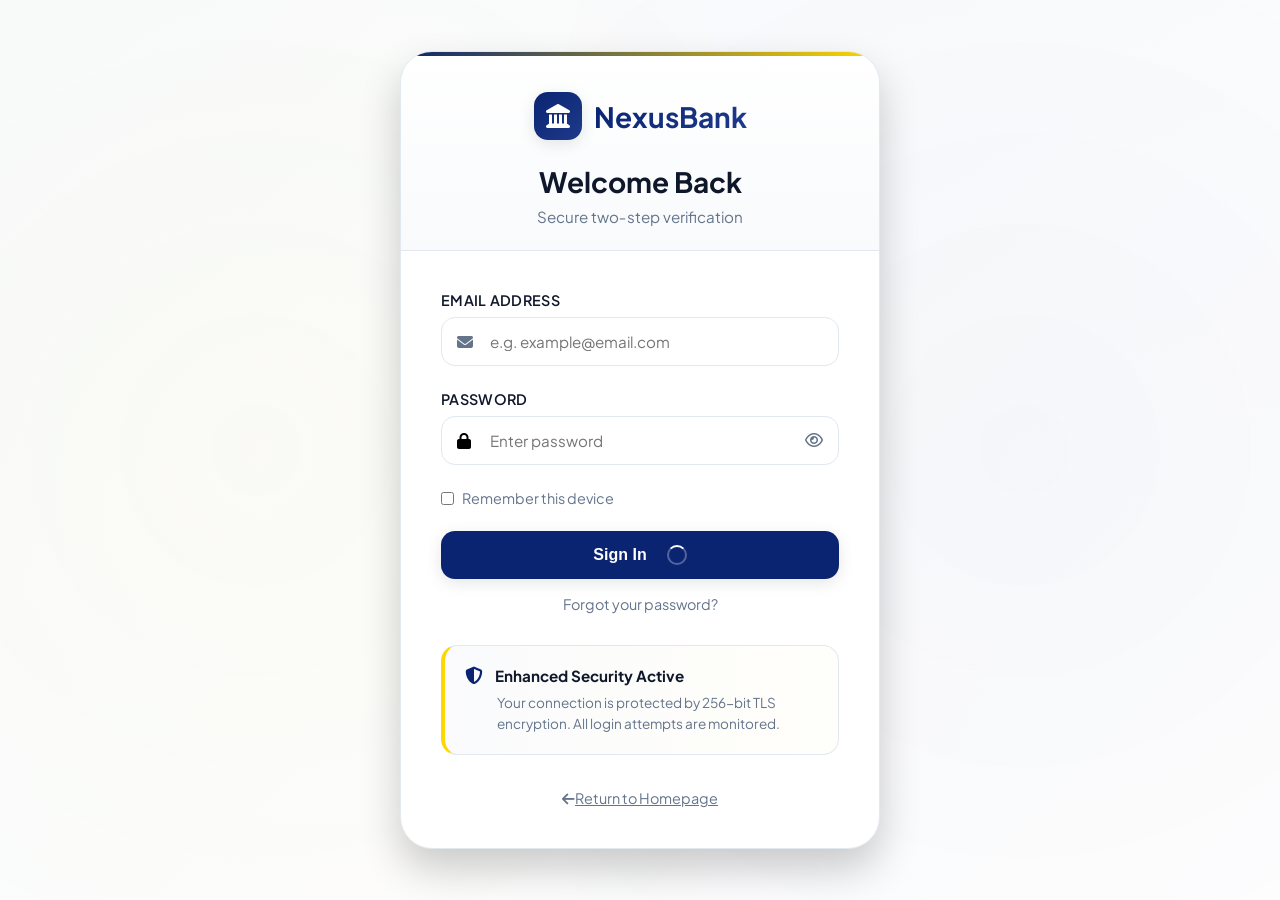
==== commit bc0455d0: "Update cards.html" ====
--- a/cards.html
+++ b/cards.html
@@ -121,10 +121,10 @@
             <div class="sidebar-footer-premium">
                 <div class="user-info">
                     <div class="user-avatar">
-                        <img src="https://pbs.twimg.com/media/HBYhBrhXIAAjTtl?format=jpg&name=medium" alt="John Doe">
+                        <img src="https://pbs.twimg.com/media/HBYhBrhXIAAjTtl?format=jpg&name=medium" alt="John Shanji">
                     </div>
                     <div class="user-details">
-                        <div class="user-name">John Doe</div>
+                        <div class="user-name">John Shanji</div>
                         <div class="user-role">Premium Member</div>
                     </div>
                 </div>
@@ -188,7 +188,7 @@
                     <div class="card-details">
                         <div class="card-holder">
                             <span>Card Holder</span>
-                            <strong>JOHN DOE</strong>
+                            <strong>JOHN SHANJI</strong>
                         </div>
                         <div class="card-expiry">
                             <span>Expires</span>
@@ -210,7 +210,7 @@
                     <div class="card-details">
                         <div class="card-holder">
                             <span>Card Holder</span>
-                            <strong>JOHN DOE</strong>
+                            <strong>JOHN SHANJI</strong>
                         </div>
                         <div class="card-expiry">
                             <span>Expires</span>
@@ -232,7 +232,7 @@
                     <div class="card-details">
                         <div class="card-holder">
                             <span>Card Holder</span>
-                            <strong>JOHN DOE</strong>
+                            <strong>JOHN SHANJI</strong>
                         </div>
                         <div class="card-expiry">
                             <span>Expires</span>
@@ -583,3 +583,4 @@
 </body>
 </html>
 
+
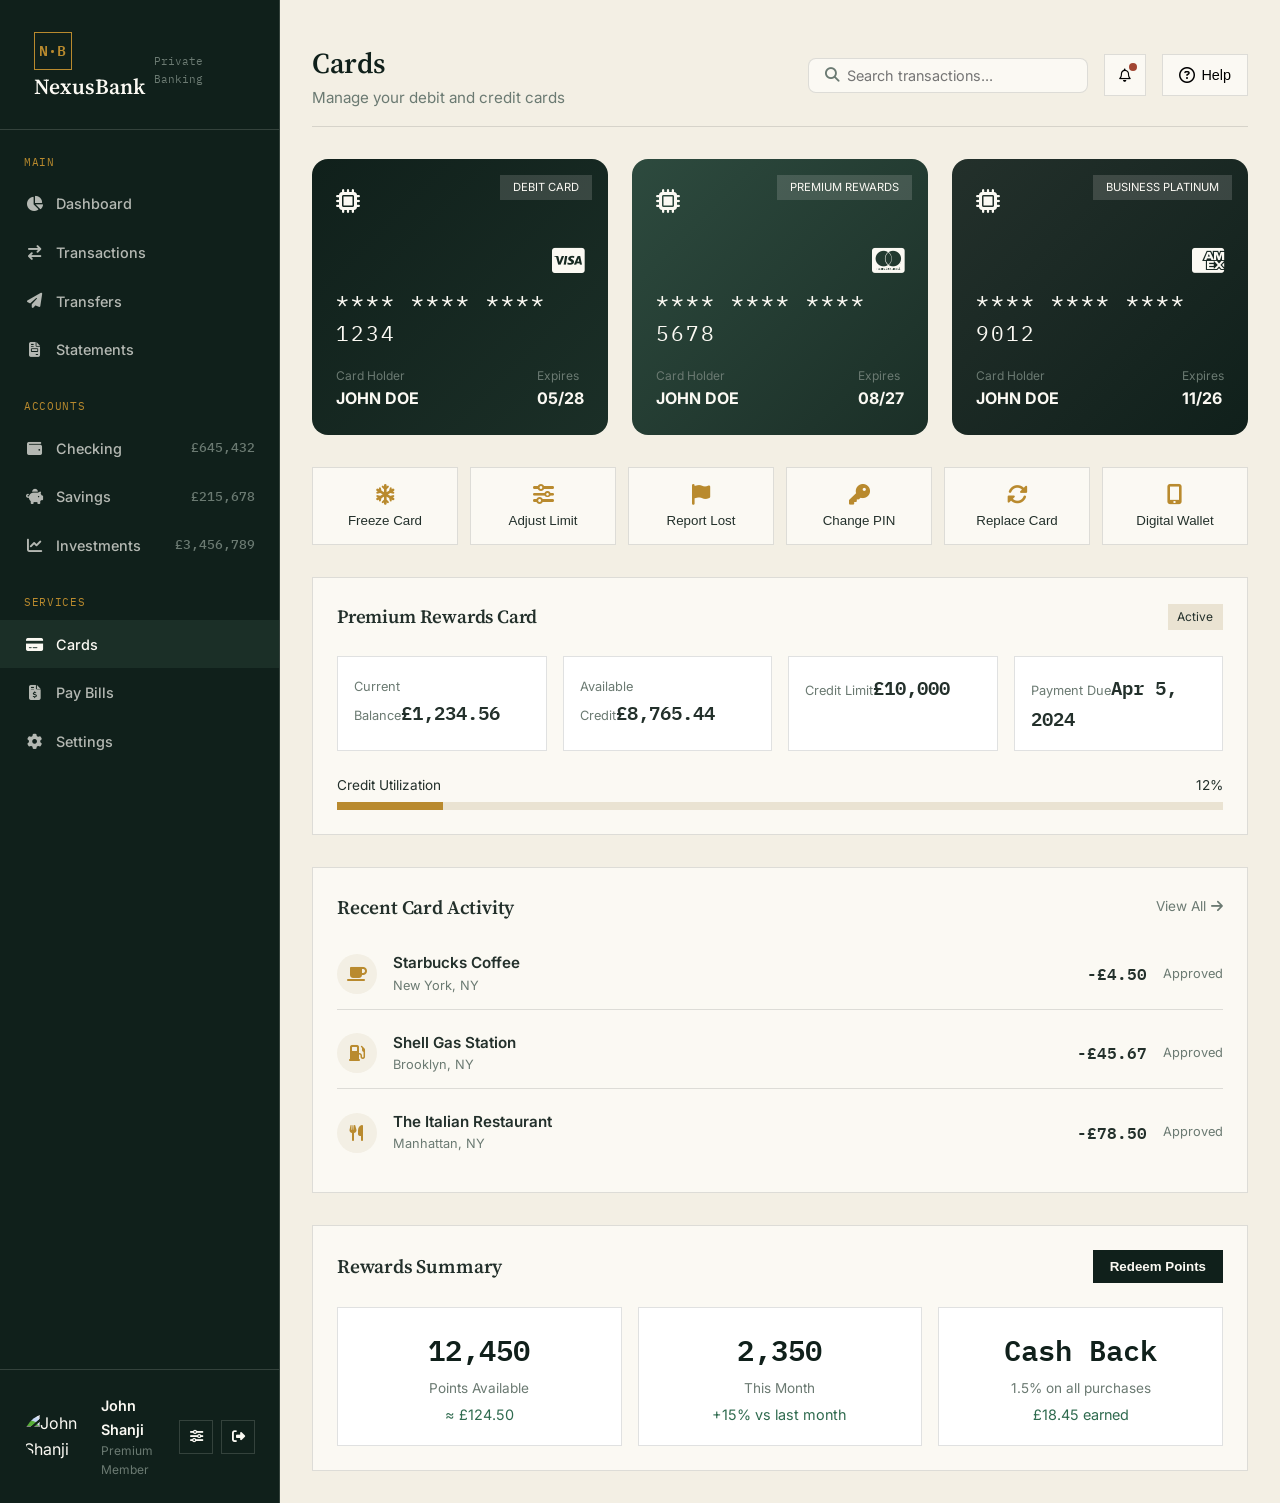
==== commit e3c684e3: "Update cards.html" ====
--- a/cards.html
+++ b/cards.html
@@ -2,24 +2,320 @@
 <html lang="en">
 <head>
     <meta charset="UTF-8">
-    <meta name="viewport" content="width=device-width, initial-scale=1.0">
-    <title>Cards · HarvestBank Professional</title>
+    <meta name="viewport" content="width=device-width, initial-scale=1.0, maximum-scale=5.0, user-scalable=yes">
+    <title>Cards · NexusBank</title>
     <link rel="preconnect" href="https://fonts.googleapis.com">
     <link rel="preconnect" href="https://fonts.gstatic.com" crossorigin>
-    <link href="https://fonts.googleapis.com/css2?family=Plus+Jakarta+Sans:wght@300;400;500;600;700;800&display=swap" rel="stylesheet">
+    <link
+        href="https://fonts.googleapis.com/css2?family=Source+Serif+4:opsz,wght@8..60,400;8..60,500;8..60,600;8..60,700&family=IBM+Plex+Mono:wght@400;500;600&family=Inter:wght@400;500;600;700&display=swap"
+        rel="stylesheet">
     <link rel="stylesheet" href="https://cdnjs.cloudflare.com/ajax/libs/font-awesome/6.4.0/css/all.min.css">
-    <link rel="stylesheet" href="style.css">
     <link rel="icon" type="image/png" href="https://a.mktgcdn.com/p/trqY8cbRb9rpmzNBIHFEHxK3n0czpuAaJO27NrH_lzQ/1.0000/676x676.png">
+    <style>
+        :root {
+            --ink: #10201B;
+            --ink-soft: #1B2F27;
+            --parchment: #F3EFE4;
+            --parchment-deep: #EAE3D2;
+            --bone: #FBF9F3;
+            --brass: #B98A2E;
+            --brass-bright: #D7A83F;
+            --ledger-green: #2F6B4F;
+            --ledger-red: #A24632;
+            --charcoal: #23302B;
+            --stone: #6B7A72;
+            --hair: rgba(35,48,43,0.14);
+            --hair-dark: rgba(243,239,228,0.16);
+            --shadow-card: 0 1px 2px rgba(16,32,27,0.06), 0 8px 24px rgba(16,32,27,0.06);
+            --shadow-lift: 0 20px 45px rgba(16,32,27,0.16);
+            --ease: cubic-bezier(0.22, 1, 0.36, 1);
+        }
+
+        * { margin:0; padding:0; box-sizing:border-box; }
+        html { scroll-behavior: smooth; }
+        body {
+            font-family: 'Inter', sans-serif;
+            color: var(--charcoal);
+            background: var(--parchment);
+            line-height: 1.6;
+            overflow-x: hidden;
+            min-height: 100vh;
+        }
+        h1,h2,h3,h4 { font-family: 'Source Serif 4', serif; font-weight:600; letter-spacing:-0.01em; }
+        .mono { font-family: 'IBM Plex Mono', monospace; }
+        a { color: inherit; text-decoration: none; }
+        ::selection { background: var(--brass); color: var(--ink); }
+        :focus-visible { outline: 2px solid var(--brass); outline-offset:2px; }
+
+        /* Loader */
+        .premium-loader {
+            position: fixed; inset:0; background: var(--ink); z-index:9999;
+            display: flex; align-items: center; justify-content: center;
+            transition: opacity 0.6s var(--ease), visibility 0.6s var(--ease);
+        }
+        .premium-loader.fade-out { opacity:0; visibility:hidden; }
+        .loader-content { text-align: center; }
+        .loader-logo {
+            font-family: 'Source Serif 4', serif; font-size:1.9rem; font-weight:600;
+            color: var(--bone); margin-bottom:1.25rem;
+        }
+        .loader-logo .mark { color: var(--brass-bright); font-family:'IBM Plex Mono',monospace; font-size:1.1rem; margin-right:0.6rem; }
+        .loader-rule {
+            width:160px; height:1px; background: var(--hair-dark);
+            position:relative; margin:0 auto; overflow:hidden;
+        }
+        .loader-rule::after {
+            content:''; position:absolute; top:0; left:-40%; width:40%; height:100%;
+            background: var(--brass-bright); animation: loading 1.1s infinite;
+        }
+        @keyframes loading { 0%{left:-40%;} 100%{left:100%;} }
+
+        /* Layout */
+        .dashboard-premium { display:flex; min-height:100vh; }
+        .sidebar-premium {
+            background: var(--ink); color: var(--bone); width:280px; flex-shrink:0;
+            display: flex; flex-direction: column; border-right:1px solid var(--hair-dark);
+            transition: left 0.3s var(--ease); z-index:1000;
+        }
+        .sidebar-brand {
+            padding:2rem 1.5rem 1.5rem; border-bottom:1px solid var(--hair-dark);
+            display: flex; align-items: center; gap:0.6rem;
+        }
+        .brand-logo .mark {
+            width:38px; height:38px; border:1.5px solid var(--brass);
+            display:flex; align-items: center; justify-content: center;
+            font-family: 'IBM Plex Mono',monospace; font-size:0.95rem; font-weight:600;
+            color: var(--brass);
+        }
+        .brand-logo span {
+            font-family: 'Source Serif 4',serif; font-size:1.35rem; font-weight:600; color: var(--bone);
+            margin-left:0.6rem;
+        }
+        .brand-tag { font-family:'IBM Plex Mono',monospace; font-size:0.7rem; color: var(--stone); margin-top:0.3rem; }
+
+        .sidebar-nav-premium { flex:1; padding:1.5rem 0; overflow-y:auto; }
+        .nav-section { margin-bottom:1.5rem; }
+        .nav-section-title {
+            font-family:'IBM Plex Mono',monospace; font-size:0.7rem; text-transform:uppercase;
+            letter-spacing:0.06em; color: var(--brass); padding:0 1.5rem; margin-bottom:0.5rem;
+        }
+        .nav-section ul { list-style:none; }
+        .nav-section li a {
+            display:flex; align-items:center; gap:0.75rem; padding:0.8rem 1.5rem;
+            color: rgba(251,249,243,0.7); font-weight:500; font-size:0.9rem;
+            transition: background 0.2s var(--ease), color 0.2s var(--ease);
+        }
+        .nav-section li a:hover, .nav-section li.active a { background: var(--ink-soft); color: var(--bone); }
+        .nav-section li a i { width:20px; text-align:center; font-size:0.95rem; }
+        .nav-amount {
+            font-family:'IBM Plex Mono',monospace; font-size:0.8rem; color: var(--stone);
+            margin-left:auto;
+        }
+
+        .sidebar-footer-premium {
+            padding:1.5rem; border-top:1px solid var(--hair-dark);
+            display:flex; align-items:center; gap:0.75rem;
+        }
+        .user-avatar img { width:38px; height:38px; border-radius:50%; object-fit:cover; }
+        .user-details .user-name { font-weight:600; font-size:0.9rem; }
+        .user-details .user-role { color: var(--stone); font-size:0.75rem; }
+        .user-actions { display:flex; gap:0.5rem; margin-left:auto; }
+        .icon-btn {
+            background:none; border:1px solid var(--hair-dark); color: var(--bone);
+            width:34px; height:34px; display:flex; align-items:center; justify-content:center;
+            cursor:pointer; transition: border-color 0.2s var(--ease), color 0.2s var(--ease);
+        }
+        .icon-btn:hover { border-color: var(--brass); color: var(--brass); }
+
+        .sidebar-overlay {
+            display:none; position:fixed; inset:0; background: rgba(0,0,0,0.4);
+            z-index:999; opacity:0; transition: opacity 0.3s var(--ease);
+        }
+        .sidebar-overlay.active { display:block; opacity:1; }
+        .menu-toggle { display:none; background:none; border:1px solid var(--hair); color: var(--ink); width:42px; height:42px; align-items:center; justify-content:center; font-size:1.2rem; cursor:pointer; }
+
+        .main-content-premium {
+            flex:1; background: var(--parchment); padding:1.5rem 2rem 2rem;
+            overflow-y:auto; min-height:100vh;
+        }
+
+        .top-nav-premium {
+            display:flex; align-items:center; justify-content:space-between;
+            padding:1rem 0; border-bottom:1px solid var(--hair); margin-bottom:2rem;
+            flex-wrap:wrap; gap:1rem;
+        }
+        .nav-left { display:flex; align-items:center; gap:1rem; }
+        .page-title h1 { font-size:1.8rem; font-weight:600; color: var(--ink); }
+        .page-title p { color: var(--stone); font-size:0.95rem; }
+        .nav-right { display:flex; align-items:center; gap:1rem; flex-wrap:wrap; }
+        .search-bar {
+            display:flex; align-items:center; background: var(--bone); border:1px solid var(--hair);
+            padding:0.5rem 1rem; border-radius:8px; gap:0.5rem; min-width:200px;
+        }
+        .search-bar i { color: var(--stone); font-size:0.9rem; }
+        .search-bar input {
+            border:none; background:transparent; font-family:'Inter',sans-serif; font-size:0.9rem;
+            outline:none; color: var(--charcoal); width:100%;
+        }
+        .notification-btn, .support-btn {
+            background: var(--bone); border:1px solid var(--hair); width:42px; height:42px;
+            display:flex; align-items:center; justify-content:center; position:relative;
+            cursor:pointer; transition: border-color 0.2s var(--ease);
+        }
+        .notification-btn:hover, .support-btn:hover { border-color: var(--ink); }
+        .notification-dot {
+            position:absolute; top:8px; right:8px; width:8px; height:8px;
+            background: var(--ledger-red); border-radius:50%;
+        }
+        .support-btn { gap:0.4rem; width:auto; padding:0 1rem; font-weight:500; font-size:0.9rem; }
+        .support-btn i { font-size:1rem; }
+
+        /* Cards Grid */
+        .cards-grid {
+            display: grid; grid-template-columns: repeat(auto-fit, minmax(280px, 1fr)); gap:1.5rem;
+            margin-bottom:2rem;
+        }
+        .card-physical {
+            background: linear-gradient(135deg, var(--ink) 0%, var(--ink-soft) 100%);
+            color: var(--bone); padding:1.5rem; border-radius:16px;
+            position: relative; overflow: hidden;
+            display: flex; flex-direction: column; justify-content: space-between;
+            min-height: 200px;
+        }
+        .card-physical.gold {
+            background: linear-gradient(135deg, #2d4a3e 0%, var(--ink-soft) 100%);
+        }
+        .card-physical.platinum {
+            background: linear-gradient(135deg, var(--charcoal) 0%, var(--ink) 100%);
+        }
+        .card-chip { font-size:1.5rem; margin-bottom:1rem; }
+        .card-brand { font-size:1.8rem; align-self: flex-end; }
+        .card-number { font-family:'IBM Plex Mono', monospace; font-size:1.3rem; letter-spacing:2px; margin-bottom:1rem; }
+        .card-details { display:flex; justify-content: space-between; }
+        .card-holder, .card-expiry { display:flex; flex-direction: column; font-size:0.75rem; color: var(--stone); }
+        .card-holder strong, .card-expiry strong { color: var(--bone); font-size:1rem; }
+        .card-type { position: absolute; top:1rem; right:1rem; background: rgba(251,249,243,0.15); padding:0.2rem 0.8rem; font-size:0.7rem; text-transform: uppercase; }
+
+        /* Card Actions */
+        .card-actions-grid {
+            display: grid; grid-template-columns: repeat(auto-fit, minmax(120px, 1fr)); gap:0.75rem;
+            margin-bottom:2rem;
+        }
+        .card-action-btn {
+            background: var(--bone); border:1px solid var(--hair); padding:1rem;
+            font-weight:500; cursor:pointer; display:flex; flex-direction:column; align-items:center; gap:0.5rem;
+            transition: border-color 0.2s var(--ease), background 0.2s var(--ease); color: var(--charcoal);
+        }
+        .card-action-btn:hover { border-color: var(--brass); background: rgba(185,138,46,0.04); }
+        .card-action-btn i { font-size:1.3rem; color: var(--brass); }
+
+        /* Credit Details */
+        .credit-details {
+            background: var(--bone); border:1px solid var(--hair); padding:1.5rem; margin-bottom:2rem;
+        }
+        .credit-header { display:flex; justify-content:space-between; align-items:center; margin-bottom:1.5rem; }
+        .credit-badge { background: var(--parchment-deep); padding:0.2rem 0.6rem; font-size:0.75rem; }
+        .credit-stats { display: grid; grid-template-columns: repeat(auto-fit, minmax(150px, 1fr)); gap:1rem; margin-bottom:1.5rem; }
+        .credit-stat { background: white; border:1px solid var(--hair); padding:1rem; }
+        .credit-stat .stat-label { font-size:0.8rem; color: var(--stone); margin-bottom:0.3rem; }
+        .credit-stat .stat-value { font-family:'IBM Plex Mono', monospace; font-weight:600; font-size:1.2rem; }
+        .credit-utilization { margin-top:1rem; }
+        .utilization-label { display:flex; justify-content:space-between; font-size:0.85rem; margin-bottom:0.3rem; }
+        .utilization-bar { height:8px; background: var(--parchment-deep); overflow:hidden; }
+        .utilization-fill { height:100%; background: var(--brass); width:12%; }
+
+        /* Recent Card Transactions */
+        .recent-card-transactions {
+            background: var(--bone); border:1px solid var(--hair); padding:1.5rem; margin-bottom:2rem;
+        }
+        .section-header { display:flex; justify-content:space-between; align-items:center; margin-bottom:1rem; }
+        .section-header h3 { font-size:1.2rem; }
+        .view-all-link { color: var(--stone); font-size:0.85rem; display:flex; align-items:center; gap:0.3rem; }
+        .card-transactions-list { display:flex; flex-direction:column; gap:0.5rem; }
+        .card-transaction {
+            display:flex; align-items:center; justify-content:space-between;
+            padding:0.8rem 0; border-bottom:1px solid var(--hair); gap:1rem; flex-wrap:wrap;
+        }
+        .card-transaction:last-child { border-bottom:none; }
+        .merchant-icon {
+            width:40px; height:40px; border-radius:50%; background: var(--parchment);
+            display:flex; align-items:center; justify-content:center; color: var(--brass);
+        }
+        .transaction-details { flex:1; min-width:150px; }
+        .merchant-name { font-weight:600; font-size:0.95rem; }
+        .transaction-location { font-size:0.8rem; color: var(--stone); }
+        .transaction-amount { font-family:'IBM Plex Mono', monospace; font-weight:600; }
+        .transaction-status { font-size:0.8rem; color: var(--stone); }
+
+        /* Rewards Section */
+        .rewards-section {
+            background: var(--bone); border:1px solid var(--hair); padding:1.5rem;
+        }
+        .rewards-header { display:flex; justify-content:space-between; align-items:center; margin-bottom:1.5rem; }
+        .rewards-header h3 { font-size:1.2rem; }
+        .redeem-btn {
+            padding:0.5rem 1rem; background: var(--ink); color: var(--bone); border:1px solid var(--ink);
+            font-weight:600; cursor:pointer; transition: background 0.2s var(--ease);
+        }
+        .redeem-btn:hover { background: var(--ink-soft); }
+        .rewards-grid { display: grid; grid-template-columns: repeat(auto-fit, minmax(180px, 1fr)); gap:1rem; }
+        .rewards-card {
+            background: white; border:1px solid var(--hair); padding:1.2rem; text-align:center;
+        }
+        .rewards-points { font-family:'IBM Plex Mono', monospace; font-size:1.8rem; font-weight:600; color: var(--ink); }
+        .rewards-label { font-size:0.85rem; color: var(--stone); margin-top:0.3rem; }
+        .rewards-value { font-size:0.9rem; color: var(--ledger-green); margin-top:0.2rem; }
+
+        /* Modals */
+        .modal-premium {
+            display:none; position:fixed; inset:0; background: rgba(0,0,0,0.5); z-index:2000;
+            align-items:center; justify-content:center;
+        }
+        .modal-premium.show { display:flex; }
+        .modal-content {
+            background: var(--bone); padding:2rem; max-width:450px; width:90%;
+            border-top:3px solid var(--brass); box-shadow: var(--shadow-lift);
+        }
+        .modal-header { display:flex; justify-content:space-between; align-items:center; margin-bottom:1.5rem; }
+        .modal-header h2 { font-size:1.4rem; }
+        .modal-close { background:none; border:none; color: var(--stone); font-size:1.2rem; cursor:pointer; }
+        .modal-body { color: var(--charcoal); margin-bottom:1.5rem; }
+        .modal-footer { display:flex; justify-content:flex-end; }
+        .btn-primary {
+            padding:0.7rem 1.5rem; background: var(--ink); color: var(--bone); border:1px solid var(--ink);
+            font-weight:600; cursor:pointer;
+        }
+
+        /* Responsive */
+        @media (max-width:1024px) {
+            .sidebar-premium {
+                position:fixed; left:-280px; top:0; bottom:0; height:100vh;
+            }
+            .sidebar-premium.active { left:0; }
+            .sidebar-overlay { display:block; }
+            .menu-toggle { display:flex; }
+            .main-content-premium { margin-left:0; padding:1rem; }
+            .top-nav-premium { flex-direction:column; align-items:flex-start; }
+            .nav-right { width:100%; justify-content:space-between; }
+            .cards-grid { grid-template-columns:1fr; }
+            .card-physical { max-width:100%; }
+            .card-actions-grid { grid-template-columns: repeat(2,1fr); }
+            .credit-stats { grid-template-columns: repeat(2,1fr); }
+            .rewards-grid { grid-template-columns: 1fr; }
+        }
+        @media (max-width:480px) {
+            .card-actions-grid { grid-template-columns:1fr; }
+            .credit-stats { grid-template-columns:1fr; }
+            .card-number { font-size:1.1rem; }
+        }
+    </style>
 </head>
 <body>
     <!-- Premium Loading Screen -->
     <div class="premium-loader">
         <div class="loader-content">
-            <div class="loader-logo">
-                <i class="fas fa-landmark"></i>
-                <span>HarvestBank</span>
-            </div>
-            <div class="loader-bar"></div>
+            <div class="loader-logo"><span class="mark">N·B</span>NexusBank</div>
+            <div class="loader-rule"></div>
         </div>
     </div>
 
@@ -29,215 +325,102 @@
         <aside class="sidebar-premium">
             <div class="sidebar-brand">
                 <div class="brand-logo">
-                    <i class="fas fa-landmark"></i>
-                    <span>HarvestBank</span>
+                    <span class="mark">N·B</span>
+                    <span>NexusBank</span>
                 </div>
                 <div class="brand-tag">Private Banking</div>
             </div>
-
             <nav class="sidebar-nav-premium">
                 <div class="nav-section">
                     <div class="nav-section-title">MAIN</div>
                     <ul>
-                        <li>
-                            <a href="dashboard.html">
-                                <i class="fas fa-chart-pie"></i>
-                                <span>Dashboard</span>
-                            </a>
-                        </li>
-                        <li>
-                            <a href="transactions.html">
-                                <i class="fas fa-arrow-right-arrow-left"></i>
-                                <span>Transactions</span>
-                            </a>
-                        </li>
-                        <li>
-                            <a href="transfer.html">
-                                <i class="fas fa-paper-plane"></i>
-                                <span>Transfers</span>
-                            </a>
-                        </li>
-                        <li>
-                            <a href="statements.html">
-                                <i class="fas fa-file-invoice"></i>
-                                <span>Statements</span>
-                            </a>
-                        </li>
+                        <li><a href="dashboard.html"><i class="fas fa-chart-pie"></i><span>Dashboard</span></a></li>
+                        <li><a href="transactions.html"><i class="fas fa-arrow-right-arrow-left"></i><span>Transactions</span></a></li>
+                        <li><a href="transfer.html"><i class="fas fa-paper-plane"></i><span>Transfers</span></a></li>
+                        <li><a href="statements.html"><i class="fas fa-file-invoice"></i><span>Statements</span></a></li>
                     </ul>
                 </div>
-
                 <div class="nav-section">
                     <div class="nav-section-title">ACCOUNTS</div>
                     <ul>
-                        <li>
-                            <a href="checking.html">
-                                <i class="fas fa-wallet"></i>
-                                <span>Checking</span>
-                                <span class="nav-amount">£645,432</span>
-                            </a>
-                        </li>
-                        <li>
-                            <a href="savings.html">
-                                <i class="fas fa-piggy-bank"></i>
-                                <span>Savings</span>
-                                <span class="nav-amount">£215,678</span>
-                            </a>
-                        </li>
-                        <li>
-                            <a href="investments.html">
-                                <i class="fas fa-chart-line"></i>
-                                <span>Investments</span>
-                                <span class="nav-amount">£3,456,789</span>
-                            </a>
-                        </li>
+                        <li><a href="checking.html"><i class="fas fa-wallet"></i><span>Checking</span><span class="nav-amount">£645,432</span></a></li>
+                        <li><a href="savings.html"><i class="fas fa-piggy-bank"></i><span>Savings</span><span class="nav-amount">£215,678</span></a></li>
+                        <li><a href="investments.html"><i class="fas fa-chart-line"></i><span>Investments</span><span class="nav-amount">£3,456,789</span></a></li>
                     </ul>
                 </div>
-
                 <div class="nav-section">
                     <div class="nav-section-title">SERVICES</div>
                     <ul>
-                        <li class="active">
-                            <a href="cards.html">
-                                <i class="fas fa-credit-card"></i>
-                                <span>Cards</span>
-                            </a>
-                        </li>
-                        <li>
-                            <a href="paybills.html">
-                                <i class="fas fa-file-invoice-dollar"></i>
-                                <span>Pay Bills</span>
-                            </a>
-                        </li>
-                        <li>
-                            <a href="settings.html">
-                                <i class="fas fa-gear"></i>
-                                <span>Settings</span>
-                            </a>
-                        </li>
+                        <li class="active"><a href="cards.html"><i class="fas fa-credit-card"></i><span>Cards</span></a></li>
+                        <li><a href="paybills.html"><i class="fas fa-file-invoice-dollar"></i><span>Pay Bills</span></a></li>
+                        <li><a href="settings.html"><i class="fas fa-gear"></i><span>Settings</span></a></li>
                     </ul>
                 </div>
             </nav>
-
             <div class="sidebar-footer-premium">
-                <div class="user-info">
-                    <div class="user-avatar">
-                        <img src="https://pbs.twimg.com/media/HBYhBrhXIAAjTtl?format=jpg&name=medium" alt="John Shanji">
-                    </div>
-                    <div class="user-details">
-                        <div class="user-name">John Shanji</div>
-                        <div class="user-role">Premium Member</div>
-                    </div>
+                <div class="user-avatar"><img src="https://pbs.twimg.com/media/HBYhBrhXIAAjTtl?format=jpg&name=medium" alt="John Shanji"></div>
+                <div class="user-details">
+                    <div class="user-name">John Shanji</div>
+                    <div class="user-role">Premium Member</div>
                 </div>
                 <div class="user-actions">
-                    <button class="icon-btn" title="Settings" onclick="location.href='settings.html'">
-                        <i class="fas fa-sliders-h"></i>
-                    </button>
-                    <button class="icon-btn" title="Logout" onclick="location.href='index.html'">
-                        <i class="fas fa-sign-out-alt"></i>
-                    </button>
+                    <button class="icon-btn" title="Settings" onclick="location.href='settings.html'"><i class="fas fa-sliders-h"></i></button>
+                    <button class="icon-btn" title="Logout" onclick="location.href='index.html'"><i class="fas fa-sign-out-alt"></i></button>
                 </div>
             </div>
         </aside>
 
-        <!-- Sidebar Overlay (for mobile) -->
         <div class="sidebar-overlay" id="sidebarOverlay"></div>
 
         <!-- Main Content Area -->
         <main class="main-content-premium">
-            <!-- Top Navigation -->
             <header class="top-nav-premium">
                 <div class="nav-left">
-                    <button class="menu-toggle" id="menuToggle">
-                        <i class="fas fa-bars"></i>
-                    </button>
+                    <button class="menu-toggle" id="menuToggle"><i class="fas fa-bars"></i></button>
                     <div class="page-title">
                         <h1>Cards</h1>
                         <p>Manage your debit and credit cards</p>
                     </div>
                 </div>
-
                 <div class="nav-right">
                     <div class="search-bar">
                         <i class="fas fa-search"></i>
                         <input type="text" placeholder="Search transactions...">
                     </div>
-
-                    <button class="notification-btn">
-                        <i class="far fa-bell"></i>
-                        <span class="notification-dot"></span>
-                    </button>
-
-                    <button class="support-btn">
-                        <i class="far fa-question-circle"></i>
-                        <span>Help</span>
-                    </button>
+                    <button class="notification-btn"><i class="far fa-bell"></i><span class="notification-dot"></span></button>
+                    <button class="support-btn"><i class="far fa-question-circle"></i><span>Help</span></button>
                 </div>
             </header>
 
             <!-- Card Overview -->
             <div class="cards-grid">
-                <!-- Debit Card -->
                 <div class="card-physical">
-                    <div class="card-chip">
-                        <i class="fas fa-microchip"></i>
-                    </div>
-                    <div class="card-brand">
-                        <i class="fab fa-cc-visa"></i>
-                    </div>
-                    <div class="card-number">**** **** **** 5291</div>
+                    <div class="card-chip"><i class="fas fa-microchip"></i></div>
+                    <div class="card-brand"><i class="fab fa-cc-visa"></i></div>
+                    <div class="card-number">**** **** **** 1234</div>
                     <div class="card-details">
-                        <div class="card-holder">
-                            <span>Card Holder</span>
-                            <strong>JOHN SHANJI</strong>
-                        </div>
-                        <div class="card-expiry">
-                            <span>Expires</span>
-                            <strong>05/28</strong>
-                        </div>
+                        <div class="card-holder"><span>Card Holder</span><strong>JOHN DOE</strong></div>
+                        <div class="card-expiry"><span>Expires</span><strong>05/28</strong></div>
                     </div>
                     <div class="card-type">Debit Card</div>
                 </div>
-
-                <!-- Credit Card -->
                 <div class="card-physical gold">
-                    <div class="card-chip">
-                        <i class="fas fa-microchip"></i>
-                    </div>
-                    <div class="card-brand">
-                        <i class="fab fa-cc-mastercard"></i>
-                    </div>
-                    <div class="card-number">**** **** **** 4608</div>
+                    <div class="card-chip"><i class="fas fa-microchip"></i></div>
+                    <div class="card-brand"><i class="fab fa-cc-mastercard"></i></div>
+                    <div class="card-number">**** **** **** 5678</div>
                     <div class="card-details">
-                        <div class="card-holder">
-                            <span>Card Holder</span>
-                            <strong>JOHN SHANJI</strong>
-                        </div>
-                        <div class="card-expiry">
-                            <span>Expires</span>
-                            <strong>08/27</strong>
-                        </div>
+                        <div class="card-holder"><span>Card Holder</span><strong>JOHN DOE</strong></div>
+                        <div class="card-expiry"><span>Expires</span><strong>08/27</strong></div>
                     </div>
                     <div class="card-type">Premium Rewards</div>
                 </div>
-
-                <!-- Business Card -->
                 <div class="card-physical platinum">
-                    <div class="card-chip">
-                        <i class="fas fa-microchip"></i>
-                    </div>
-                    <div class="card-brand">
-                        <i class="fab fa-cc-amex"></i>
-                    </div>
+                    <div class="card-chip"><i class="fas fa-microchip"></i></div>
+                    <div class="card-brand"><i class="fab fa-cc-amex"></i></div>
                     <div class="card-number">**** **** **** 9012</div>
                     <div class="card-details">
-                        <div class="card-holder">
-                            <span>Card Holder</span>
-                            <strong>JOHN SHANJI</strong>
-                        </div>
-                        <div class="card-expiry">
-                            <span>Expires</span>
-                            <strong>11/26</strong>
-                        </div>
+                        <div class="card-holder"><span>Card Holder</span><strong>JOHN DOE</strong></div>
+                        <div class="card-expiry"><span>Expires</span><strong>11/26</strong></div>
                     </div>
                     <div class="card-type">Business Platinum</div>
                 </div>
@@ -245,66 +428,29 @@
 
             <!-- Card Actions -->
             <div class="card-actions-grid">
-                <button class="card-action-btn" onclick="showCardAction('freeze')">
-                    <i class="fas fa-snowflake"></i>
-                    <span>Freeze Card</span>
-                </button>
-                <button class="card-action-btn" onclick="showCardAction('limit')">
-                    <i class="fas fa-sliders-h"></i>
-                    <span>Adjust Limit</span>
-                </button>
-                <button class="card-action-btn" onclick="showCardAction('report')">
-                    <i class="fas fa-flag"></i>
-                    <span>Report Lost</span>
-                </button>
-                <button class="card-action-btn" onclick="showCardAction('pin')">
-                    <i class="fas fa-key"></i>
-                    <span>Change PIN</span>
-                </button>
-                <button class="card-action-btn" onclick="showCardAction('replace')">
-                    <i class="fas fa-sync-alt"></i>
-                    <span>Replace Card</span>
-                </button>
-                <button class="card-action-btn" onclick="showCardAction('digital')">
-                    <i class="fas fa-mobile-alt"></i>
-                    <span>Digital Wallet</span>
-                </button>
-            </div>
-
-            <!-- Credit Card Details (if applicable) -->
+                <button class="card-action-btn" onclick="showCardAction('freeze')"><i class="fas fa-snowflake"></i><span>Freeze Card</span></button>
+                <button class="card-action-btn" onclick="showCardAction('limit')"><i class="fas fa-sliders-h"></i><span>Adjust Limit</span></button>
+                <button class="card-action-btn" onclick="showCardAction('report')"><i class="fas fa-flag"></i><span>Report Lost</span></button>
+                <button class="card-action-btn" onclick="showCardAction('pin')"><i class="fas fa-key"></i><span>Change PIN</span></button>
+                <button class="card-action-btn" onclick="showCardAction('replace')"><i class="fas fa-sync-alt"></i><span>Replace Card</span></button>
+                <button class="card-action-btn" onclick="showCardAction('digital')"><i class="fas fa-mobile-alt"></i><span>Digital Wallet</span></button>
+            </div>
+
+            <!-- Credit Card Details -->
             <div class="credit-details">
                 <div class="credit-header">
                     <h3>Premium Rewards Card</h3>
                     <span class="credit-badge">Active</span>
                 </div>
-
                 <div class="credit-stats">
-                    <div class="credit-stat">
-                        <span class="stat-label">Current Balance</span>
-                        <span class="stat-value">£1,234.56</span>
-                    </div>
-                    <div class="credit-stat">
-                        <span class="stat-label">Available Credit</span>
-                        <span class="stat-value">£8,765.44</span>
-                    </div>
-                    <div class="credit-stat">
-                        <span class="stat-label">Credit Limit</span>
-                        <span class="stat-value">£10,000</span>
-                    </div>
-                    <div class="credit-stat">
-                        <span class="stat-label">Payment Due</span>
-                        <span class="stat-value">Apr 5, 2024</span>
-                    </div>
-                </div>
-
+                    <div class="credit-stat"><span class="stat-label">Current Balance</span><span class="stat-value">£1,234.56</span></div>
+                    <div class="credit-stat"><span class="stat-label">Available Credit</span><span class="stat-value">£8,765.44</span></div>
+                    <div class="credit-stat"><span class="stat-label">Credit Limit</span><span class="stat-value">£10,000</span></div>
+                    <div class="credit-stat"><span class="stat-label">Payment Due</span><span class="stat-value">Apr 5, 2024</span></div>
+                </div>
                 <div class="credit-utilization">
-                    <div class="utilization-label">
-                        <span>Credit Utilization</span>
-                        <span>12%</span>
-                    </div>
-                    <div class="utilization-bar">
-                        <div class="utilization-fill" style="width: 12%"></div>
-                    </div>
+                    <div class="utilization-label"><span>Credit Utilization</span><span>12%</span></div>
+                    <div class="utilization-bar"><div class="utilization-fill" style="width:12%"></div></div>
                 </div>
             </div>
 
@@ -312,16 +458,11 @@
             <div class="recent-card-transactions">
                 <div class="section-header">
                     <h3>Recent Card Activity</h3>
-                    <a href="transactions.html" class="view-all-link">
-                        View All <i class="fas fa-arrow-right"></i>
-                    </a>
-                </div>
-
+                    <a href="transactions.html" class="view-all-link">View All <i class="fas fa-arrow-right"></i></a>
+                </div>
                 <div class="card-transactions-list">
                     <div class="card-transaction">
-                        <div class="merchant-icon">
-                            <i class="fas fa-coffee"></i>
-                        </div>
+                        <div class="merchant-icon"><i class="fas fa-coffee"></i></div>
                         <div class="transaction-details">
                             <div class="merchant-name">Starbucks Coffee</div>
                             <div class="transaction-location">New York, NY</div>
@@ -329,11 +470,8 @@
                         <div class="transaction-amount">-£4.50</div>
                         <div class="transaction-status">Approved</div>
                     </div>
-
                     <div class="card-transaction">
-                        <div class="merchant-icon">
-                            <i class="fas fa-gas-pump"></i>
-                        </div>
+                        <div class="merchant-icon"><i class="fas fa-gas-pump"></i></div>
                         <div class="transaction-details">
                             <div class="merchant-name">Shell Gas Station</div>
                             <div class="transaction-location">Brooklyn, NY</div>
@@ -341,11 +479,8 @@
                         <div class="transaction-amount">-£45.67</div>
                         <div class="transaction-status">Approved</div>
                     </div>
-
                     <div class="card-transaction">
-                        <div class="merchant-icon">
-                            <i class="fas fa-utensils"></i>
-                        </div>
+                        <div class="merchant-icon"><i class="fas fa-utensils"></i></div>
                         <div class="transaction-details">
                             <div class="merchant-name">The Italian Restaurant</div>
                             <div class="transaction-location">Manhattan, NY</div>
@@ -360,24 +495,19 @@
             <div class="rewards-section">
                 <div class="rewards-header">
                     <h3>Rewards Summary</h3>
-                    <button class="redeem-btn" onclick="showRedeemModal()">
-                        Redeem Points
-                    </button>
-                </div>
-
+                    <button class="redeem-btn" onclick="showRedeemModal()">Redeem Points</button>
+                </div>
                 <div class="rewards-grid">
                     <div class="rewards-card">
                         <div class="rewards-points">12,450</div>
                         <div class="rewards-label">Points Available</div>
                         <div class="rewards-value">≈ £124.50</div>
                     </div>
-
                     <div class="rewards-card">
                         <div class="rewards-points">2,350</div>
                         <div class="rewards-label">This Month</div>
                         <div class="rewards-value">+15% vs last month</div>
                     </div>
-
                     <div class="rewards-card">
                         <div class="rewards-points">Cash Back</div>
                         <div class="rewards-label">1.5% on all purchases</div>
@@ -393,14 +523,10 @@
         <div class="modal-content">
             <div class="modal-header">
                 <h2 id="actionTitle">Card Action</h2>
-                <button class="modal-close" onclick="closeModal('cardActionModal')">
-                    <i class="fas fa-times"></i>
-                </button>
+                <button class="modal-close" onclick="closeModal('cardActionModal')"><i class="fas fa-times"></i></button>
             </div>
             <div class="modal-body">
-                <p style="text-align: center; color: #64748B; padding: 20px;">
-                    Account Frozen, contact support for assistance or visit your local branch.
-                </p>
+                <p>This is a demo feature. In production, you would be able to manage your card settings here.</p>
             </div>
             <div class="modal-footer">
                 <button class="btn-primary" onclick="closeModal('cardActionModal')">Close</button>
@@ -409,17 +535,37 @@
     </div>
 
     <script>
-        // Mobile menu toggle
-        document.getElementById('menuToggle').addEventListener('click', function() {
-            document.querySelector('.sidebar-premium').classList.toggle('active');
-        });
-
-        // Loading screen
-        setTimeout(() => {
-            document.querySelector('.premium-loader').classList.add('fade-out');
-        }, 800);
-
-        // Show card action modal
+        // Mobile menu (consolidated)
+        (function(){
+            const menuToggle = document.getElementById('menuToggle');
+            const sidebar = document.querySelector('.sidebar-premium');
+            let overlay = document.getElementById('sidebarOverlay');
+            if (!overlay) {
+                overlay = document.createElement('div');
+                overlay.id = 'sidebarOverlay';
+                overlay.className = 'sidebar-overlay';
+                document.body.appendChild(overlay);
+            }
+            function toggleMenu(show) {
+                if (show === undefined) show = !sidebar.classList.contains('active');
+                sidebar.classList.toggle('active', show);
+                overlay.classList.toggle('active', show);
+                document.body.style.overflow = show ? 'hidden' : '';
+            }
+            menuToggle?.addEventListener('click', (e) => { e.stopPropagation(); toggleMenu(); });
+            overlay.addEventListener('click', () => toggleMenu(false));
+            sidebar?.addEventListener('click', (e) => {
+                if (e.target.tagName === 'A' || e.target.closest('a')) {
+                    setTimeout(() => toggleMenu(false), 150);
+                }
+                e.stopPropagation();
+            });
+            document.addEventListener('keydown', (e) => { if (e.key === 'Escape' && sidebar.classList.contains('active')) toggleMenu(false); });
+            window.addEventListener('resize', () => { if (window.innerWidth >= 1024) toggleMenu(false); });
+        })();
+
+        setTimeout(() => document.querySelector('.premium-loader').classList.add('fade-out'), 700);
+
         function showCardAction(action) {
             const titles = {
                 'freeze': 'Freeze Card',
@@ -429,158 +575,22 @@
                 'replace': 'Replace Card',
                 'digital': 'Add to Digital Wallet'
             };
-            
             document.getElementById('actionTitle').textContent = titles[action] || 'Card Action';
             document.getElementById('cardActionModal').classList.add('show');
         }
 
-        // Show redeem modal
         function showRedeemModal() {
             document.getElementById('actionTitle').textContent = 'Redeem Points';
             document.getElementById('cardActionModal').classList.add('show');
         }
 
-        // Close modal
-        function closeModal(modalId) {
-            document.getElementById(modalId).classList.remove('show');
-        }
-
-        // Close modals when clicking outside
-        window.addEventListener('click', function(event) {
+        function closeModal(modalId) { document.getElementById(modalId).classList.remove('show'); }
+
+        window.addEventListener('click', function (event) {
             if (event.target.classList.contains('modal-premium')) {
                 event.target.classList.remove('show');
             }
         });
-
-        // Mobile menu functionality
-    document.addEventListener('DOMContentLoaded', function() {
-        const menuToggle = document.getElementById('menuToggle');
-        const sidebar = document.querySelector('.sidebar-premium');
-        
-        // Create overlay if it doesn't exist
-        let overlay = document.getElementById('sidebarOverlay');
-        if (!overlay) {
-            overlay = document.createElement('div');
-            overlay.id = 'sidebarOverlay';
-            overlay.className = 'sidebar-overlay';
-            document.body.appendChild(overlay);
-        }
-
-        // Toggle menu function
-        function toggleMenu(show) {
-            if (show) {
-                sidebar.classList.add('active');
-                overlay.classList.add('active');
-                document.body.style.overflow = 'hidden'; // Prevent background scrolling
-            } else {
-                sidebar.classList.remove('active');
-                overlay.classList.remove('active');
-                document.body.style.overflow = ''; // Restore scrolling
-            }
-        }
-
-        // Open menu when toggle button is clicked
-        if (menuToggle) {
-            menuToggle.addEventListener('click', function(e) {
-                e.stopPropagation(); // Prevent event bubbling
-                toggleMenu(true);
-            });
-        }
-
-        // Close menu when clicking on overlay (empty space)
-        overlay.addEventListener('click', function() {
-            toggleMenu(false);
-        });
-
-        // Close menu when clicking on any link inside sidebar
-        if (sidebar) {
-            sidebar.addEventListener('click', function(e) {
-                // Check if clicked element is a link
-                if (e.target.tagName === 'A' || e.target.closest('a')) {
-                    // Small delay to allow navigation before closing
-                    setTimeout(() => {
-                        toggleMenu(false);
-                    }, 150);
-                }
-            });
-
-            // Prevent clicks inside sidebar from closing when clicking on non-link elements
-            sidebar.addEventListener('click', function(e) {
-                e.stopPropagation();
-            });
-        }
-
-        // Close menu on escape key press
-        document.addEventListener('keydown', function(e) {
-            if (e.key === 'Escape' && sidebar.classList.contains('active')) {
-                toggleMenu(false);
-            }
-        });
-
-        // Close menu when window is resized to desktop size
-        window.addEventListener('resize', function() {
-            if (window.innerWidth >= 1024) {
-                toggleMenu(false);
-            }
-        });
-
-        // Optional: Close menu when swiping left on mobile
-        let touchStartX = 0;
-        let touchEndX = 0;
-
-        document.addEventListener('touchstart', function(e) {
-            touchStartX = e.changedTouches[0].screenX;
-        }, false);
-
-        document.addEventListener('touchend', function(e) {
-            touchEndX = e.changedTouches[0].screenX;
-            handleSwipe();
-        }, false);
-
-        function handleSwipe() {
-            const swipeThreshold = 100; // Minimum swipe distance
-            if (sidebar.classList.contains('active') && (touchStartX - touchEndX) > swipeThreshold) {
-                // Swiped left while menu is open - close it
-                toggleMenu(false);
-            }
-        }
-    });
-
-    // PROTECTION SCRIPT - PASTE AT TOP OF EACH PROTECTED PAGE
-(function() {
-    // Check authentication
-    const auth = sessionStorage.getItem('nexusbank_auth');
-    const expiry = sessionStorage.getItem('nexusbank_expiry');
-    
-    if (auth !== 'authenticated' || !expiry || Date.now() > parseInt(expiry)) {
-        // Clear any stale data
-        sessionStorage.clear();
-        window.location.replace('login.html');
-        return;
-    }
-    
-    // Refresh expiry
-    sessionStorage.setItem('nexusbank_expiry', Date.now() + 3600000);
-    
-    // Inactivity logout
-    let timer;
-    function resetTimer() {
-        clearTimeout(timer);
-        timer = setTimeout(() => {
-            sessionStorage.clear();
-            window.location.replace('login.html');
-        }, 900000); // 15 minutes
-    }
-    
-    ['mousedown', 'mousemove', 'keydown', 'scroll', 'touchstart'].forEach(e => {
-        document.addEventListener(e, resetTimer);
-    });
-    resetTimer();
-})();
     </script>
-    <!-- Add this before closing body tag in dashboard.html, transfer.html, transactions.html, cards.html, settings.html, etc. -->
-<script src="js/auto-logout.js"></script>
 </body>
 </html>
-
-
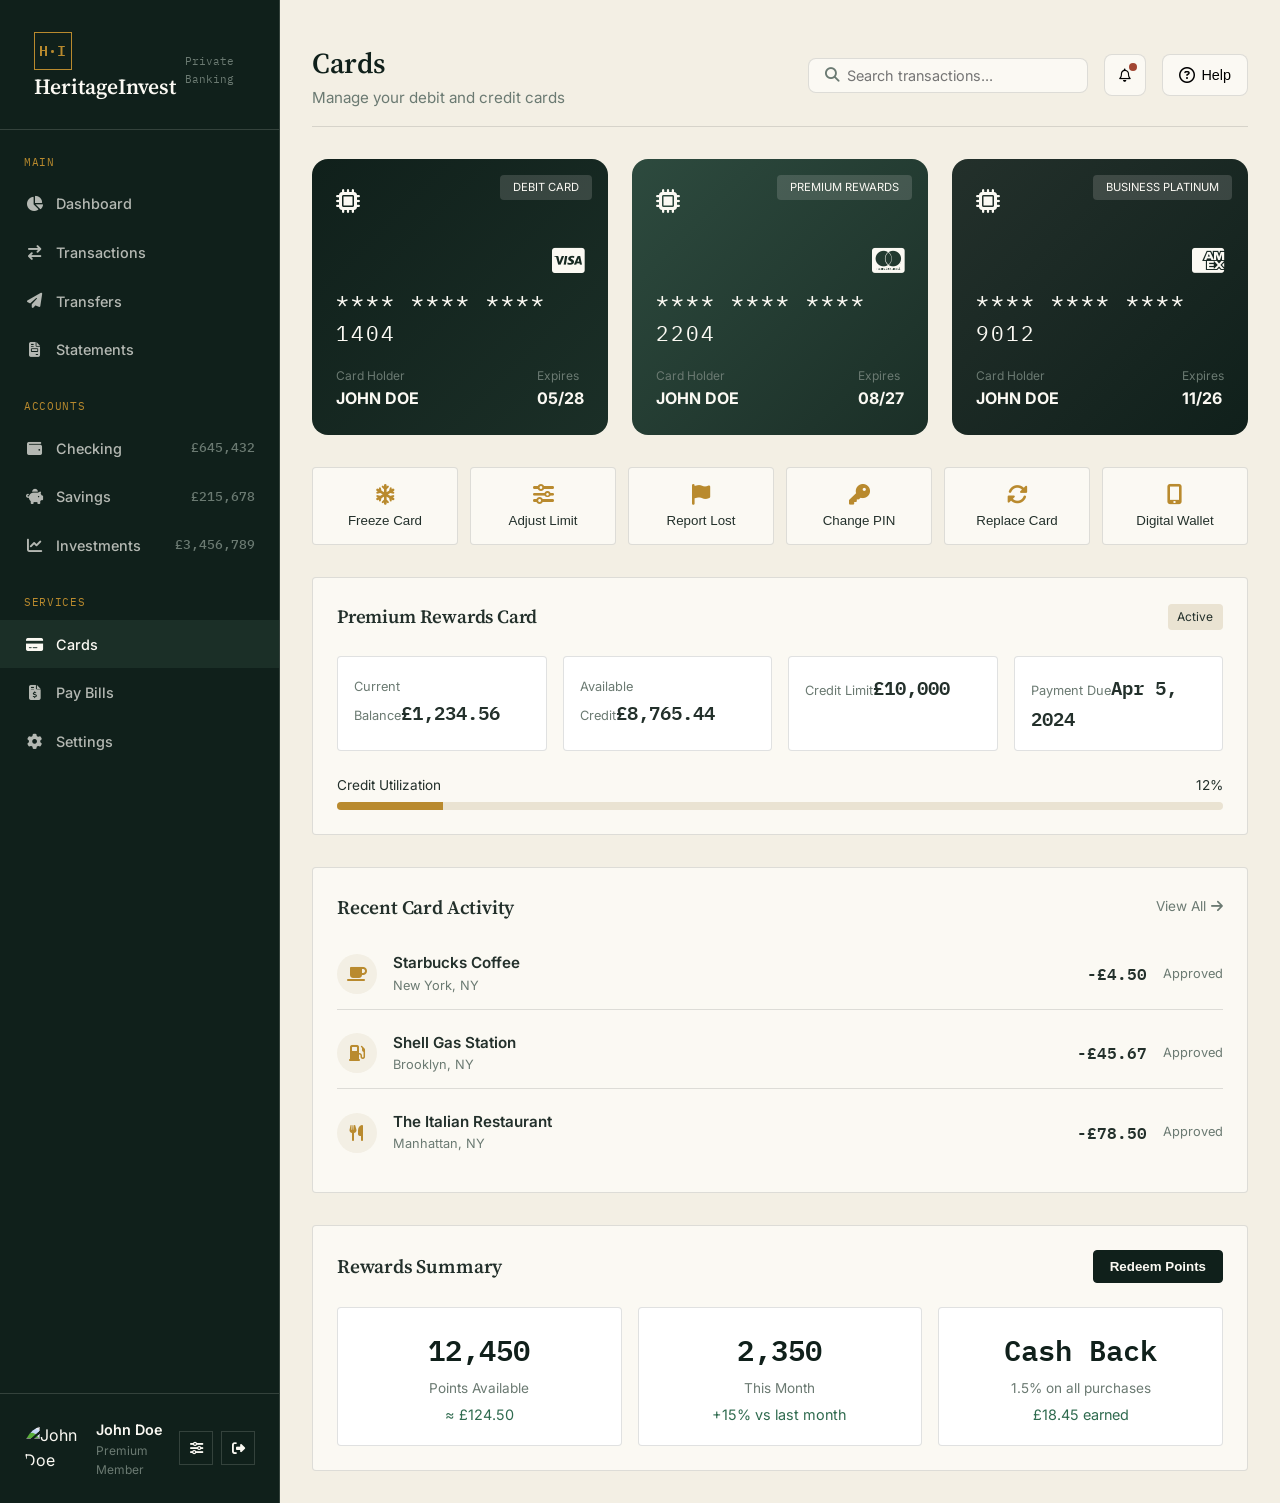
==== commit f4ffcb7b: "Update cards.html" ====
--- a/cards.html
+++ b/cards.html
@@ -1,16 +1,19 @@
 <!DOCTYPE html>
 <html lang="en">
+
 <head>
     <meta charset="UTF-8">
-    <meta name="viewport" content="width=device-width, initial-scale=1.0, maximum-scale=5.0, user-scalable=yes">
-    <title>Cards · NexusBank</title>
+    <meta name="viewport"
+        content="width=device-width, initial-scale=1.0, maximum-scale=5.0, user-scalable=yes, viewport-fit=cover">
+    <title>Cards · HeritageInvest</title>
     <link rel="preconnect" href="https://fonts.googleapis.com">
     <link rel="preconnect" href="https://fonts.gstatic.com" crossorigin>
     <link
         href="https://fonts.googleapis.com/css2?family=Source+Serif+4:opsz,wght@8..60,400;8..60,500;8..60,600;8..60,700&family=IBM+Plex+Mono:wght@400;500;600&family=Inter:wght@400;500;600;700&display=swap"
         rel="stylesheet">
     <link rel="stylesheet" href="https://cdnjs.cloudflare.com/ajax/libs/font-awesome/6.4.0/css/all.min.css">
-    <link rel="icon" type="image/png" href="https://a.mktgcdn.com/p/trqY8cbRb9rpmzNBIHFEHxK3n0czpuAaJO27NrH_lzQ/1.0000/676x676.png">
+    <link rel="icon" type="image/png"
+        href="https://a.mktgcdn.com/p/trqY8cbRb9rpmzNBIHFEHxK3n0czpuAaJO27NrH_lzQ/1.0000/676x676.png">
     <style>
         :root {
             --ink: #10201B;
@@ -24,15 +27,23 @@
             --ledger-red: #A24632;
             --charcoal: #23302B;
             --stone: #6B7A72;
-            --hair: rgba(35,48,43,0.14);
-            --hair-dark: rgba(243,239,228,0.16);
-            --shadow-card: 0 1px 2px rgba(16,32,27,0.06), 0 8px 24px rgba(16,32,27,0.06);
-            --shadow-lift: 0 20px 45px rgba(16,32,27,0.16);
+            --hair: rgba(35, 48, 43, 0.14);
+            --hair-dark: rgba(243, 239, 228, 0.16);
+            --shadow-card: 0 1px 2px rgba(16, 32, 27, 0.06), 0 8px 24px rgba(16, 32, 27, 0.06);
+            --shadow-lift: 0 20px 45px rgba(16, 32, 27, 0.16);
             --ease: cubic-bezier(0.22, 1, 0.36, 1);
         }
 
-        * { margin:0; padding:0; box-sizing:border-box; }
-        html { scroll-behavior: smooth; }
+        * {
+            margin: 0;
+            padding: 0;
+            box-sizing: border-box;
+        }
+
+        html {
+            scroll-behavior: smooth;
+        }
+
         body {
             font-family: 'Inter', sans-serif;
             color: var(--charcoal);
@@ -40,293 +51,948 @@
             line-height: 1.6;
             overflow-x: hidden;
             min-height: 100vh;
-        }
-        h1,h2,h3,h4 { font-family: 'Source Serif 4', serif; font-weight:600; letter-spacing:-0.01em; }
-        .mono { font-family: 'IBM Plex Mono', monospace; }
-        a { color: inherit; text-decoration: none; }
-        ::selection { background: var(--brass); color: var(--ink); }
-        :focus-visible { outline: 2px solid var(--brass); outline-offset:2px; }
+            -webkit-tap-highlight-color: transparent;
+            -webkit-font-smoothing: antialiased;
+        }
+
+        h1,
+        h2,
+        h3,
+        h4 {
+            font-family: 'Source Serif 4', serif;
+            font-weight: 600;
+            letter-spacing: -0.01em;
+        }
+
+        .mono {
+            font-family: 'IBM Plex Mono', monospace;
+        }
+
+        a {
+            color: inherit;
+            text-decoration: none;
+        }
+
+        ::selection {
+            background: var(--brass);
+            color: var(--ink);
+        }
+
+        :focus-visible {
+            outline: 2px solid var(--brass);
+            outline-offset: 2px;
+        }
 
         /* Loader */
         .premium-loader {
-            position: fixed; inset:0; background: var(--ink); z-index:9999;
-            display: flex; align-items: center; justify-content: center;
+            position: fixed;
+            inset: 0;
+            background: var(--ink);
+            z-index: 9999;
+            display: flex;
+            align-items: center;
+            justify-content: center;
             transition: opacity 0.6s var(--ease), visibility 0.6s var(--ease);
-        }
-        .premium-loader.fade-out { opacity:0; visibility:hidden; }
-        .loader-content { text-align: center; }
+            pointer-events: all;
+        }
+
+        .premium-loader.fade-out {
+            opacity: 0;
+            visibility: hidden;
+            pointer-events: none;
+        }
+
+        .loader-content {
+            text-align: center;
+        }
+
         .loader-logo {
-            font-family: 'Source Serif 4', serif; font-size:1.9rem; font-weight:600;
-            color: var(--bone); margin-bottom:1.25rem;
-        }
-        .loader-logo .mark { color: var(--brass-bright); font-family:'IBM Plex Mono',monospace; font-size:1.1rem; margin-right:0.6rem; }
+            font-family: 'Source Serif 4', serif;
+            font-size: 1.9rem;
+            font-weight: 600;
+            color: var(--bone);
+            margin-bottom: 1.25rem;
+        }
+
+        .loader-logo .mark {
+            color: var(--brass-bright);
+            font-family: 'IBM Plex Mono', monospace;
+            font-size: 1.1rem;
+            margin-right: 0.6rem;
+        }
+
         .loader-rule {
-            width:160px; height:1px; background: var(--hair-dark);
-            position:relative; margin:0 auto; overflow:hidden;
-        }
+            width: 160px;
+            height: 1px;
+            background: var(--hair-dark);
+            position: relative;
+            margin: 0 auto;
+            overflow: hidden;
+        }
+
         .loader-rule::after {
-            content:''; position:absolute; top:0; left:-40%; width:40%; height:100%;
-            background: var(--brass-bright); animation: loading 1.1s infinite;
-        }
-        @keyframes loading { 0%{left:-40%;} 100%{left:100%;} }
+            content: '';
+            position: absolute;
+            top: 0;
+            left: -40%;
+            width: 40%;
+            height: 100%;
+            background: var(--brass-bright);
+            animation: loading 1.1s infinite;
+        }
+
+        @keyframes loading {
+            0% {
+                left: -40%;
+            }
+
+            100% {
+                left: 100%;
+            }
+        }
 
         /* Layout */
-        .dashboard-premium { display:flex; min-height:100vh; }
+        .dashboard-premium {
+            display: flex;
+            min-height: 100vh;
+            position: relative;
+        }
+
         .sidebar-premium {
-            background: var(--ink); color: var(--bone); width:280px; flex-shrink:0;
-            display: flex; flex-direction: column; border-right:1px solid var(--hair-dark);
-            transition: left 0.3s var(--ease); z-index:1000;
-        }
+            background: var(--ink);
+            color: var(--bone);
+            width: 280px;
+            flex-shrink: 0;
+            display: flex;
+            flex-direction: column;
+            border-right: 1px solid var(--hair-dark);
+            transition: left 0.35s var(--ease);
+            z-index: 1000;
+        }
+
         .sidebar-brand {
-            padding:2rem 1.5rem 1.5rem; border-bottom:1px solid var(--hair-dark);
-            display: flex; align-items: center; gap:0.6rem;
-        }
+            padding: 2rem 1.5rem 1.5rem;
+            border-bottom: 1px solid var(--hair-dark);
+            display: flex;
+            align-items: center;
+            gap: 0.6rem;
+        }
+
         .brand-logo .mark {
-            width:38px; height:38px; border:1.5px solid var(--brass);
-            display:flex; align-items: center; justify-content: center;
-            font-family: 'IBM Plex Mono',monospace; font-size:0.95rem; font-weight:600;
+            width: 38px;
+            height: 38px;
+            border: 1.5px solid var(--brass);
+            display: flex;
+            align-items: center;
+            justify-content: center;
+            font-family: 'IBM Plex Mono', monospace;
+            font-size: 0.95rem;
+            font-weight: 600;
             color: var(--brass);
         }
+
         .brand-logo span {
-            font-family: 'Source Serif 4',serif; font-size:1.35rem; font-weight:600; color: var(--bone);
-            margin-left:0.6rem;
-        }
-        .brand-tag { font-family:'IBM Plex Mono',monospace; font-size:0.7rem; color: var(--stone); margin-top:0.3rem; }
-
-        .sidebar-nav-premium { flex:1; padding:1.5rem 0; overflow-y:auto; }
-        .nav-section { margin-bottom:1.5rem; }
+            font-family: 'Source Serif 4', serif;
+            font-size: 1.35rem;
+            font-weight: 600;
+            color: var(--bone);
+            margin-left: 0.6rem;
+        }
+
+        .brand-tag {
+            font-family: 'IBM Plex Mono', monospace;
+            font-size: 0.7rem;
+            color: var(--stone);
+            margin-top: 0.3rem;
+        }
+
+        .sidebar-nav-premium {
+            flex: 1;
+            padding: 1.5rem 0;
+            overflow-y: auto;
+            -webkit-overflow-scrolling: touch;
+        }
+
+        .nav-section {
+            margin-bottom: 1.5rem;
+        }
+
         .nav-section-title {
-            font-family:'IBM Plex Mono',monospace; font-size:0.7rem; text-transform:uppercase;
-            letter-spacing:0.06em; color: var(--brass); padding:0 1.5rem; margin-bottom:0.5rem;
-        }
-        .nav-section ul { list-style:none; }
+            font-family: 'IBM Plex Mono', monospace;
+            font-size: 0.7rem;
+            text-transform: uppercase;
+            letter-spacing: 0.06em;
+            color: var(--brass);
+            padding: 0 1.5rem;
+            margin-bottom: 0.5rem;
+        }
+
+        .nav-section ul {
+            list-style: none;
+        }
+
         .nav-section li a {
-            display:flex; align-items:center; gap:0.75rem; padding:0.8rem 1.5rem;
-            color: rgba(251,249,243,0.7); font-weight:500; font-size:0.9rem;
+            display: flex;
+            align-items: center;
+            gap: 0.75rem;
+            padding: 0.8rem 1.5rem;
+            color: rgba(251, 249, 243, 0.7);
+            font-weight: 500;
+            font-size: 0.9rem;
             transition: background 0.2s var(--ease), color 0.2s var(--ease);
-        }
-        .nav-section li a:hover, .nav-section li.active a { background: var(--ink-soft); color: var(--bone); }
-        .nav-section li a i { width:20px; text-align:center; font-size:0.95rem; }
+            -webkit-tap-highlight-color: rgba(185, 138, 46, 0.15);
+            cursor: pointer;
+        }
+
+        .nav-section li a:hover,
+        .nav-section li.active a {
+            background: var(--ink-soft);
+            color: var(--bone);
+        }
+
+        .nav-section li a i {
+            width: 20px;
+            text-align: center;
+            font-size: 0.95rem;
+        }
+
+        .nav-badge {
+            background: var(--brass);
+            color: var(--ink);
+            font-family: 'IBM Plex Mono', monospace;
+            font-size: 0.65rem;
+            padding: 0.15rem 0.5rem;
+            border-radius: 20px;
+            margin-left: auto;
+        }
+
         .nav-amount {
-            font-family:'IBM Plex Mono',monospace; font-size:0.8rem; color: var(--stone);
-            margin-left:auto;
+            font-family: 'IBM Plex Mono', monospace;
+            font-size: 0.8rem;
+            color: var(--stone);
+            margin-left: auto;
         }
 
         .sidebar-footer-premium {
-            padding:1.5rem; border-top:1px solid var(--hair-dark);
-            display:flex; align-items:center; gap:0.75rem;
-        }
-        .user-avatar img { width:38px; height:38px; border-radius:50%; object-fit:cover; }
-        .user-details .user-name { font-weight:600; font-size:0.9rem; }
-        .user-details .user-role { color: var(--stone); font-size:0.75rem; }
-        .user-actions { display:flex; gap:0.5rem; margin-left:auto; }
+            padding: 1.5rem;
+            border-top: 1px solid var(--hair-dark);
+            display: flex;
+            align-items: center;
+            gap: 0.75rem;
+        }
+
+        .user-avatar img {
+            width: 38px;
+            height: 38px;
+            border-radius: 50%;
+            object-fit: cover;
+        }
+
+        .user-details .user-name {
+            font-weight: 600;
+            font-size: 0.9rem;
+        }
+
+        .user-details .user-role {
+            color: var(--stone);
+            font-size: 0.75rem;
+        }
+
+        .user-actions {
+            display: flex;
+            gap: 0.5rem;
+            margin-left: auto;
+        }
+
         .icon-btn {
-            background:none; border:1px solid var(--hair-dark); color: var(--bone);
-            width:34px; height:34px; display:flex; align-items:center; justify-content:center;
-            cursor:pointer; transition: border-color 0.2s var(--ease), color 0.2s var(--ease);
-        }
-        .icon-btn:hover { border-color: var(--brass); color: var(--brass); }
-
+            background: none;
+            border: 1px solid var(--hair-dark);
+            color: var(--bone);
+            width: 34px;
+            height: 34px;
+            display: flex;
+            align-items: center;
+            justify-content: center;
+            cursor: pointer;
+            transition: border-color 0.2s var(--ease), color 0.2s var(--ease);
+            -webkit-tap-highlight-color: rgba(185, 138, 46, 0.2);
+        }
+
+        .icon-btn:hover {
+            border-color: var(--brass);
+            color: var(--brass);
+        }
+
+        /* Overlay */
         .sidebar-overlay {
-            display:none; position:fixed; inset:0; background: rgba(0,0,0,0.4);
-            z-index:999; opacity:0; transition: opacity 0.3s var(--ease);
-        }
-        .sidebar-overlay.active { display:block; opacity:1; }
-        .menu-toggle { display:none; background:none; border:1px solid var(--hair); color: var(--ink); width:42px; height:42px; align-items:center; justify-content:center; font-size:1.2rem; cursor:pointer; }
+            display: none;
+            position: fixed;
+            inset: 0;
+            background: rgba(0, 0, 0, 0.5);
+            z-index: 999;
+            opacity: 0;
+            transition: opacity 0.35s var(--ease);
+            pointer-events: none;
+            -webkit-tap-highlight-color: transparent;
+        }
+
+        .sidebar-overlay.active {
+            display: block;
+            opacity: 1;
+            pointer-events: all;
+        }
+
+        /* Menu Toggle Button */
+        .menu-toggle {
+            display: none;
+            background: var(--bone);
+            border: 1.5px solid var(--hair);
+            color: var(--ink);
+            width: 44px;
+            height: 44px;
+            align-items: center;
+            justify-content: center;
+            font-size: 1.3rem;
+            cursor: pointer;
+            border-radius: 8px;
+            flex-shrink: 0;
+            transition: background 0.2s var(--ease), border-color 0.2s var(--ease), transform 0.15s var(--ease);
+            -webkit-tap-highlight-color: rgba(16, 32, 27, 0.08);
+            touch-action: manipulation;
+            user-select: none;
+            -webkit-user-select: none;
+            position: relative;
+            z-index: 10;
+        }
+
+        .menu-toggle:active {
+            background: var(--parchment-deep);
+            border-color: var(--ink);
+            transform: scale(0.95);
+        }
+
+        .menu-toggle:hover {
+            border-color: var(--ink);
+            background: var(--parchment);
+        }
 
         .main-content-premium {
-            flex:1; background: var(--parchment); padding:1.5rem 2rem 2rem;
-            overflow-y:auto; min-height:100vh;
+            flex: 1;
+            background: var(--parchment);
+            padding: 1.5rem 2rem 2rem;
+            overflow-y: auto;
+            min-height: 100vh;
+            -webkit-overflow-scrolling: touch;
         }
 
         .top-nav-premium {
-            display:flex; align-items:center; justify-content:space-between;
-            padding:1rem 0; border-bottom:1px solid var(--hair); margin-bottom:2rem;
-            flex-wrap:wrap; gap:1rem;
-        }
-        .nav-left { display:flex; align-items:center; gap:1rem; }
-        .page-title h1 { font-size:1.8rem; font-weight:600; color: var(--ink); }
-        .page-title p { color: var(--stone); font-size:0.95rem; }
-        .nav-right { display:flex; align-items:center; gap:1rem; flex-wrap:wrap; }
+            display: flex;
+            align-items: center;
+            justify-content: space-between;
+            padding: 1rem 0;
+            border-bottom: 1px solid var(--hair);
+            margin-bottom: 2rem;
+            flex-wrap: wrap;
+            gap: 1rem;
+        }
+
+        .nav-left {
+            display: flex;
+            align-items: center;
+            gap: 1rem;
+        }
+
+        .page-title h1 {
+            font-size: 1.8rem;
+            font-weight: 600;
+            color: var(--ink);
+        }
+
+        .page-title p {
+            color: var(--stone);
+            font-size: 0.95rem;
+        }
+
+        .nav-right {
+            display: flex;
+            align-items: center;
+            gap: 1rem;
+            flex-wrap: wrap;
+        }
+
         .search-bar {
-            display:flex; align-items:center; background: var(--bone); border:1px solid var(--hair);
-            padding:0.5rem 1rem; border-radius:8px; gap:0.5rem; min-width:200px;
-        }
-        .search-bar i { color: var(--stone); font-size:0.9rem; }
+            display: flex;
+            align-items: center;
+            background: var(--bone);
+            border: 1px solid var(--hair);
+            padding: 0.5rem 1rem;
+            border-radius: 8px;
+            gap: 0.5rem;
+            min-width: 200px;
+        }
+
+        .search-bar i {
+            color: var(--stone);
+            font-size: 0.9rem;
+        }
+
         .search-bar input {
-            border:none; background:transparent; font-family:'Inter',sans-serif; font-size:0.9rem;
-            outline:none; color: var(--charcoal); width:100%;
-        }
-        .notification-btn, .support-btn {
-            background: var(--bone); border:1px solid var(--hair); width:42px; height:42px;
-            display:flex; align-items:center; justify-content:center; position:relative;
-            cursor:pointer; transition: border-color 0.2s var(--ease);
-        }
-        .notification-btn:hover, .support-btn:hover { border-color: var(--ink); }
+            border: none;
+            background: transparent;
+            font-family: 'Inter', sans-serif;
+            font-size: 0.9rem;
+            outline: none;
+            color: var(--charcoal);
+            width: 100%;
+        }
+
+        .notification-btn,
+        .support-btn {
+            background: var(--bone);
+            border: 1px solid var(--hair);
+            width: 42px;
+            height: 42px;
+            display: flex;
+            align-items: center;
+            justify-content: center;
+            position: relative;
+            cursor: pointer;
+            transition: border-color 0.2s var(--ease);
+            border-radius: 8px;
+            -webkit-tap-highlight-color: rgba(16, 32, 27, 0.08);
+        }
+
+        .notification-btn:hover,
+        .support-btn:hover {
+            border-color: var(--ink);
+        }
+
         .notification-dot {
-            position:absolute; top:8px; right:8px; width:8px; height:8px;
-            background: var(--ledger-red); border-radius:50%;
-        }
-        .support-btn { gap:0.4rem; width:auto; padding:0 1rem; font-weight:500; font-size:0.9rem; }
-        .support-btn i { font-size:1rem; }
-
-        /* Cards Grid */
+            position: absolute;
+            top: 8px;
+            right: 8px;
+            width: 8px;
+            height: 8px;
+            background: var(--ledger-red);
+            border-radius: 50%;
+        }
+
+        .support-btn {
+            gap: 0.4rem;
+            width: auto;
+            padding: 0 1rem;
+            font-weight: 500;
+            font-size: 0.9rem;
+        }
+
+        .support-btn i {
+            font-size: 1rem;
+        }
+
+        /* Card sections */
         .cards-grid {
-            display: grid; grid-template-columns: repeat(auto-fit, minmax(280px, 1fr)); gap:1.5rem;
-            margin-bottom:2rem;
-        }
+            display: grid;
+            grid-template-columns: repeat(auto-fit, minmax(280px, 1fr));
+            gap: 1.5rem;
+            margin-bottom: 2rem;
+        }
+
         .card-physical {
             background: linear-gradient(135deg, var(--ink) 0%, var(--ink-soft) 100%);
-            color: var(--bone); padding:1.5rem; border-radius:16px;
-            position: relative; overflow: hidden;
-            display: flex; flex-direction: column; justify-content: space-between;
+            color: var(--bone);
+            padding: 1.5rem;
+            border-radius: 16px;
+            position: relative;
+            overflow: hidden;
+            display: flex;
+            flex-direction: column;
+            justify-content: space-between;
             min-height: 200px;
         }
+
         .card-physical.gold {
             background: linear-gradient(135deg, #2d4a3e 0%, var(--ink-soft) 100%);
         }
+
         .card-physical.platinum {
             background: linear-gradient(135deg, var(--charcoal) 0%, var(--ink) 100%);
         }
-        .card-chip { font-size:1.5rem; margin-bottom:1rem; }
-        .card-brand { font-size:1.8rem; align-self: flex-end; }
-        .card-number { font-family:'IBM Plex Mono', monospace; font-size:1.3rem; letter-spacing:2px; margin-bottom:1rem; }
-        .card-details { display:flex; justify-content: space-between; }
-        .card-holder, .card-expiry { display:flex; flex-direction: column; font-size:0.75rem; color: var(--stone); }
-        .card-holder strong, .card-expiry strong { color: var(--bone); font-size:1rem; }
-        .card-type { position: absolute; top:1rem; right:1rem; background: rgba(251,249,243,0.15); padding:0.2rem 0.8rem; font-size:0.7rem; text-transform: uppercase; }
-
-        /* Card Actions */
+
+        .card-chip {
+            font-size: 1.5rem;
+            margin-bottom: 1rem;
+        }
+
+        .card-brand {
+            font-size: 1.8rem;
+            align-self: flex-end;
+        }
+
+        .card-number {
+            font-family: 'IBM Plex Mono', monospace;
+            font-size: 1.3rem;
+            letter-spacing: 2px;
+            margin-bottom: 1rem;
+        }
+
+        .card-details {
+            display: flex;
+            justify-content: space-between;
+        }
+
+        .card-holder,
+        .card-expiry {
+            display: flex;
+            flex-direction: column;
+            font-size: 0.75rem;
+            color: var(--stone);
+        }
+
+        .card-holder strong,
+        .card-expiry strong {
+            color: var(--bone);
+            font-size: 1rem;
+        }
+
+        .card-type {
+            position: absolute;
+            top: 1rem;
+            right: 1rem;
+            background: rgba(251, 249, 243, 0.15);
+            padding: 0.2rem 0.8rem;
+            font-size: 0.7rem;
+            text-transform: uppercase;
+            border-radius: 4px;
+        }
+
         .card-actions-grid {
-            display: grid; grid-template-columns: repeat(auto-fit, minmax(120px, 1fr)); gap:0.75rem;
-            margin-bottom:2rem;
-        }
+            display: grid;
+            grid-template-columns: repeat(auto-fit, minmax(120px, 1fr));
+            gap: 0.75rem;
+            margin-bottom: 2rem;
+        }
+
         .card-action-btn {
-            background: var(--bone); border:1px solid var(--hair); padding:1rem;
-            font-weight:500; cursor:pointer; display:flex; flex-direction:column; align-items:center; gap:0.5rem;
-            transition: border-color 0.2s var(--ease), background 0.2s var(--ease); color: var(--charcoal);
-        }
-        .card-action-btn:hover { border-color: var(--brass); background: rgba(185,138,46,0.04); }
-        .card-action-btn i { font-size:1.3rem; color: var(--brass); }
-
-        /* Credit Details */
+            background: var(--bone);
+            border: 1px solid var(--hair);
+            padding: 1rem;
+            font-weight: 500;
+            cursor: pointer;
+            display: flex;
+            flex-direction: column;
+            align-items: center;
+            gap: 0.5rem;
+            transition: border-color 0.2s var(--ease), background 0.2s var(--ease);
+            color: var(--charcoal);
+            border-radius: 4px;
+        }
+
+        .card-action-btn:hover {
+            border-color: var(--brass);
+            background: rgba(185, 138, 46, 0.04);
+        }
+
+        .card-action-btn i {
+            font-size: 1.3rem;
+            color: var(--brass);
+        }
+
         .credit-details {
-            background: var(--bone); border:1px solid var(--hair); padding:1.5rem; margin-bottom:2rem;
-        }
-        .credit-header { display:flex; justify-content:space-between; align-items:center; margin-bottom:1.5rem; }
-        .credit-badge { background: var(--parchment-deep); padding:0.2rem 0.6rem; font-size:0.75rem; }
-        .credit-stats { display: grid; grid-template-columns: repeat(auto-fit, minmax(150px, 1fr)); gap:1rem; margin-bottom:1.5rem; }
-        .credit-stat { background: white; border:1px solid var(--hair); padding:1rem; }
-        .credit-stat .stat-label { font-size:0.8rem; color: var(--stone); margin-bottom:0.3rem; }
-        .credit-stat .stat-value { font-family:'IBM Plex Mono', monospace; font-weight:600; font-size:1.2rem; }
-        .credit-utilization { margin-top:1rem; }
-        .utilization-label { display:flex; justify-content:space-between; font-size:0.85rem; margin-bottom:0.3rem; }
-        .utilization-bar { height:8px; background: var(--parchment-deep); overflow:hidden; }
-        .utilization-fill { height:100%; background: var(--brass); width:12%; }
-
-        /* Recent Card Transactions */
+            background: var(--bone);
+            border: 1px solid var(--hair);
+            padding: 1.5rem;
+            margin-bottom: 2rem;
+            border-radius: 4px;
+        }
+
+        .credit-header {
+            display: flex;
+            justify-content: space-between;
+            align-items: center;
+            margin-bottom: 1.5rem;
+        }
+
+        .credit-badge {
+            background: var(--parchment-deep);
+            padding: 0.2rem 0.6rem;
+            font-size: 0.75rem;
+            border-radius: 4px;
+        }
+
+        .credit-stats {
+            display: grid;
+            grid-template-columns: repeat(auto-fit, minmax(150px, 1fr));
+            gap: 1rem;
+            margin-bottom: 1.5rem;
+        }
+
+        .credit-stat {
+            background: white;
+            border: 1px solid var(--hair);
+            padding: 1rem;
+            border-radius: 4px;
+        }
+
+        .credit-stat .stat-label {
+            font-size: 0.8rem;
+            color: var(--stone);
+            margin-bottom: 0.3rem;
+        }
+
+        .credit-stat .stat-value {
+            font-family: 'IBM Plex Mono', monospace;
+            font-weight: 600;
+            font-size: 1.2rem;
+        }
+
+        .credit-utilization {
+            margin-top: 1rem;
+        }
+
+        .utilization-label {
+            display: flex;
+            justify-content: space-between;
+            font-size: 0.85rem;
+            margin-bottom: 0.3rem;
+        }
+
+        .utilization-bar {
+            height: 8px;
+            background: var(--parchment-deep);
+            overflow: hidden;
+            border-radius: 4px;
+        }
+
+        .utilization-fill {
+            height: 100%;
+            background: var(--brass);
+            width: 12%;
+        }
+
         .recent-card-transactions {
-            background: var(--bone); border:1px solid var(--hair); padding:1.5rem; margin-bottom:2rem;
-        }
-        .section-header { display:flex; justify-content:space-between; align-items:center; margin-bottom:1rem; }
-        .section-header h3 { font-size:1.2rem; }
-        .view-all-link { color: var(--stone); font-size:0.85rem; display:flex; align-items:center; gap:0.3rem; }
-        .card-transactions-list { display:flex; flex-direction:column; gap:0.5rem; }
+            background: var(--bone);
+            border: 1px solid var(--hair);
+            padding: 1.5rem;
+            margin-bottom: 2rem;
+            border-radius: 4px;
+        }
+
+        .section-header {
+            display: flex;
+            justify-content: space-between;
+            align-items: center;
+            margin-bottom: 1rem;
+        }
+
+        .section-header h3 {
+            font-size: 1.2rem;
+        }
+
+        .view-all-link {
+            color: var(--stone);
+            font-size: 0.85rem;
+            display: flex;
+            align-items: center;
+            gap: 0.3rem;
+        }
+
+        .card-transactions-list {
+            display: flex;
+            flex-direction: column;
+            gap: 0.5rem;
+        }
+
         .card-transaction {
-            display:flex; align-items:center; justify-content:space-between;
-            padding:0.8rem 0; border-bottom:1px solid var(--hair); gap:1rem; flex-wrap:wrap;
-        }
-        .card-transaction:last-child { border-bottom:none; }
+            display: flex;
+            align-items: center;
+            justify-content: space-between;
+            padding: 0.8rem 0;
+            border-bottom: 1px solid var(--hair);
+            gap: 1rem;
+            flex-wrap: wrap;
+        }
+
+        .card-transaction:last-child {
+            border-bottom: none;
+        }
+
         .merchant-icon {
-            width:40px; height:40px; border-radius:50%; background: var(--parchment);
-            display:flex; align-items:center; justify-content:center; color: var(--brass);
-        }
-        .transaction-details { flex:1; min-width:150px; }
-        .merchant-name { font-weight:600; font-size:0.95rem; }
-        .transaction-location { font-size:0.8rem; color: var(--stone); }
-        .transaction-amount { font-family:'IBM Plex Mono', monospace; font-weight:600; }
-        .transaction-status { font-size:0.8rem; color: var(--stone); }
-
-        /* Rewards Section */
+            width: 40px;
+            height: 40px;
+            border-radius: 50%;
+            background: var(--parchment);
+            display: flex;
+            align-items: center;
+            justify-content: center;
+            color: var(--brass);
+        }
+
+        .transaction-details {
+            flex: 1;
+            min-width: 150px;
+        }
+
+        .merchant-name {
+            font-weight: 600;
+            font-size: 0.95rem;
+        }
+
+        .transaction-location {
+            font-size: 0.8rem;
+            color: var(--stone);
+        }
+
+        .transaction-amount {
+            font-family: 'IBM Plex Mono', monospace;
+            font-weight: 600;
+        }
+
+        .transaction-status {
+            font-size: 0.8rem;
+            color: var(--stone);
+        }
+
         .rewards-section {
-            background: var(--bone); border:1px solid var(--hair); padding:1.5rem;
-        }
-        .rewards-header { display:flex; justify-content:space-between; align-items:center; margin-bottom:1.5rem; }
-        .rewards-header h3 { font-size:1.2rem; }
+            background: var(--bone);
+            border: 1px solid var(--hair);
+            padding: 1.5rem;
+            border-radius: 4px;
+        }
+
+        .rewards-header {
+            display: flex;
+            justify-content: space-between;
+            align-items: center;
+            margin-bottom: 1.5rem;
+        }
+
+        .rewards-header h3 {
+            font-size: 1.2rem;
+        }
+
         .redeem-btn {
-            padding:0.5rem 1rem; background: var(--ink); color: var(--bone); border:1px solid var(--ink);
-            font-weight:600; cursor:pointer; transition: background 0.2s var(--ease);
-        }
-        .redeem-btn:hover { background: var(--ink-soft); }
-        .rewards-grid { display: grid; grid-template-columns: repeat(auto-fit, minmax(180px, 1fr)); gap:1rem; }
+            padding: 0.5rem 1rem;
+            background: var(--ink);
+            color: var(--bone);
+            border: 1px solid var(--ink);
+            font-weight: 600;
+            cursor: pointer;
+            transition: background 0.2s var(--ease);
+            border-radius: 4px;
+        }
+
+        .redeem-btn:hover {
+            background: var(--ink-soft);
+        }
+
+        .rewards-grid {
+            display: grid;
+            grid-template-columns: repeat(auto-fit, minmax(180px, 1fr));
+            gap: 1rem;
+        }
+
         .rewards-card {
-            background: white; border:1px solid var(--hair); padding:1.2rem; text-align:center;
-        }
-        .rewards-points { font-family:'IBM Plex Mono', monospace; font-size:1.8rem; font-weight:600; color: var(--ink); }
-        .rewards-label { font-size:0.85rem; color: var(--stone); margin-top:0.3rem; }
-        .rewards-value { font-size:0.9rem; color: var(--ledger-green); margin-top:0.2rem; }
+            background: white;
+            border: 1px solid var(--hair);
+            padding: 1.2rem;
+            text-align: center;
+            border-radius: 4px;
+        }
+
+        .rewards-points {
+            font-family: 'IBM Plex Mono', monospace;
+            font-size: 1.8rem;
+            font-weight: 600;
+            color: var(--ink);
+        }
+
+        .rewards-label {
+            font-size: 0.85rem;
+            color: var(--stone);
+            margin-top: 0.3rem;
+        }
+
+        .rewards-value {
+            font-size: 0.9rem;
+            color: var(--ledger-green);
+            margin-top: 0.2rem;
+        }
 
         /* Modals */
         .modal-premium {
-            display:none; position:fixed; inset:0; background: rgba(0,0,0,0.5); z-index:2000;
-            align-items:center; justify-content:center;
-        }
-        .modal-premium.show { display:flex; }
+            display: none;
+            position: fixed;
+            inset: 0;
+            background: rgba(0, 0, 0, 0.5);
+            z-index: 2000;
+            align-items: center;
+            justify-content: center;
+            padding: 1rem;
+        }
+
+        .modal-premium.show {
+            display: flex;
+        }
+
         .modal-content {
-            background: var(--bone); padding:2rem; max-width:450px; width:90%;
-            border-top:3px solid var(--brass); box-shadow: var(--shadow-lift);
-        }
-        .modal-header { display:flex; justify-content:space-between; align-items:center; margin-bottom:1.5rem; }
-        .modal-header h2 { font-size:1.4rem; }
-        .modal-close { background:none; border:none; color: var(--stone); font-size:1.2rem; cursor:pointer; }
-        .modal-body { color: var(--charcoal); margin-bottom:1.5rem; }
-        .modal-footer { display:flex; justify-content:flex-end; }
+            background: var(--bone);
+            padding: 2rem;
+            max-width: 450px;
+            width: 100%;
+            border-top: 3px solid var(--brass);
+            box-shadow: var(--shadow-lift);
+            border-radius: 4px;
+        }
+
+        .modal-header {
+            display: flex;
+            justify-content: space-between;
+            align-items: center;
+            margin-bottom: 1.5rem;
+        }
+
+        .modal-header h2 {
+            font-size: 1.4rem;
+        }
+
+        .modal-close {
+            background: none;
+            border: none;
+            color: var(--stone);
+            font-size: 1.2rem;
+            cursor: pointer;
+            padding: 0.5rem;
+        }
+
+        .modal-body {
+            color: var(--charcoal);
+            margin-bottom: 1.5rem;
+        }
+
+        .modal-footer {
+            display: flex;
+            justify-content: flex-end;
+        }
+
         .btn-primary {
-            padding:0.7rem 1.5rem; background: var(--ink); color: var(--bone); border:1px solid var(--ink);
-            font-weight:600; cursor:pointer;
+            padding: 0.7rem 1.5rem;
+            background: var(--ink);
+            color: var(--bone);
+            border: 1px solid var(--ink);
+            font-weight: 600;
+            cursor: pointer;
+            border-radius: 4px;
         }
 
         /* Responsive */
         @media (max-width:1024px) {
             .sidebar-premium {
-                position:fixed; left:-280px; top:0; bottom:0; height:100vh;
-            }
-            .sidebar-premium.active { left:0; }
-            .sidebar-overlay { display:block; }
-            .menu-toggle { display:flex; }
-            .main-content-premium { margin-left:0; padding:1rem; }
-            .top-nav-premium { flex-direction:column; align-items:flex-start; }
-            .nav-right { width:100%; justify-content:space-between; }
-            .cards-grid { grid-template-columns:1fr; }
-            .card-physical { max-width:100%; }
-            .card-actions-grid { grid-template-columns: repeat(2,1fr); }
-            .credit-stats { grid-template-columns: repeat(2,1fr); }
-            .rewards-grid { grid-template-columns: 1fr; }
-        }
-        @media (max-width:480px) {
-            .card-actions-grid { grid-template-columns:1fr; }
-            .credit-stats { grid-template-columns:1fr; }
-            .card-number { font-size:1.1rem; }
+                position: fixed;
+                left: -290px;
+                top: 0;
+                bottom: 0;
+                height: 100vh;
+                height: 100dvh;
+                width: 280px;
+                box-shadow: 4px 0 30px rgba(0, 0, 0, 0.3);
+            }
+
+            .sidebar-premium.active {
+                left: 0;
+            }
+
+            .sidebar-overlay {
+                display: block;
+            }
+
+            .menu-toggle {
+                display: flex;
+            }
+
+            .main-content-premium {
+                margin-left: 0;
+                padding: 1rem;
+                width: 100%;
+            }
+
+            .top-nav-premium {
+                flex-direction: column;
+                align-items: flex-start;
+            }
+
+            .nav-left {
+                width: 100%;
+            }
+
+            .nav-right {
+                width: 100%;
+                justify-content: space-between;
+            }
+
+            .cards-grid {
+                grid-template-columns: 1fr;
+            }
+
+            .card-physical {
+                max-width: 100%;
+            }
+
+            .card-actions-grid {
+                grid-template-columns: repeat(2, 1fr);
+            }
+
+            .credit-stats {
+                grid-template-columns: repeat(2, 1fr);
+            }
+
+            .rewards-grid {
+                grid-template-columns: 1fr;
+            }
+        }
+
+        @media (max-width:600px) {
+            .main-content-premium {
+                padding: 0.75rem;
+            }
+
+            .page-title h1 {
+                font-size: 1.4rem;
+            }
+
+            .search-bar {
+                min-width: 120px;
+            }
+
+            .card-actions-grid {
+                grid-template-columns: 1fr;
+            }
+
+            .credit-stats {
+                grid-template-columns: 1fr;
+            }
+
+            .card-number {
+                font-size: 1.1rem;
+            }
         }
     </style>
 </head>
+
 <body>
-    <!-- Premium Loading Screen -->
-    <div class="premium-loader">
+    <div class="premium-loader" id="premiumLoader">
         <div class="loader-content">
-            <div class="loader-logo"><span class="mark">N·B</span>NexusBank</div>
+            <div class="loader-logo"><span class="mark">H·I</span>HeritageInvest</div>
             <div class="loader-rule"></div>
         </div>
     </div>
 
-    <!-- Main Dashboard Container -->
     <div class="dashboard-premium">
-        <!-- Sidebar Navigation -->
-        <aside class="sidebar-premium">
+        <!-- Sidebar -->
+        <aside class="sidebar-premium" id="sidebarPremium">
             <div class="sidebar-brand">
                 <div class="brand-logo">
-                    <span class="mark">N·B</span>
-                    <span>NexusBank</span>
+                    <span class="mark">H·I</span>
+                    <span>HeritageInvest</span>
                 </div>
                 <div class="brand-tag">Private Banking</div>
             </div>
@@ -335,48 +1001,61 @@
                     <div class="nav-section-title">MAIN</div>
                     <ul>
                         <li><a href="dashboard.html"><i class="fas fa-chart-pie"></i><span>Dashboard</span></a></li>
-                        <li><a href="transactions.html"><i class="fas fa-arrow-right-arrow-left"></i><span>Transactions</span></a></li>
+                        <li><a href="transactions.html"><i
+                                    class="fas fa-arrow-right-arrow-left"></i><span>Transactions</span></a></li>
                         <li><a href="transfer.html"><i class="fas fa-paper-plane"></i><span>Transfers</span></a></li>
-                        <li><a href="statements.html"><i class="fas fa-file-invoice"></i><span>Statements</span></a></li>
+                        <li><a href="statements.html"><i class="fas fa-file-invoice"></i><span>Statements</span></a>
+                        </li>
                     </ul>
                 </div>
                 <div class="nav-section">
                     <div class="nav-section-title">ACCOUNTS</div>
                     <ul>
-                        <li><a href="checking.html"><i class="fas fa-wallet"></i><span>Checking</span><span class="nav-amount">£645,432</span></a></li>
-                        <li><a href="savings.html"><i class="fas fa-piggy-bank"></i><span>Savings</span><span class="nav-amount">£215,678</span></a></li>
-                        <li><a href="investments.html"><i class="fas fa-chart-line"></i><span>Investments</span><span class="nav-amount">£3,456,789</span></a></li>
+                        <li><a href="checking.html"><i class="fas fa-wallet"></i><span>Checking</span><span
+                                    class="nav-amount">£645,432</span></a></li>
+                        <li><a href="savings.html"><i class="fas fa-piggy-bank"></i><span>Savings</span><span
+                                    class="nav-amount">£215,678</span></a></li>
+                        <li><a href="investments.html"><i class="fas fa-chart-line"></i><span>Investments</span><span
+                                    class="nav-amount">£3,456,789</span></a></li>
                     </ul>
                 </div>
                 <div class="nav-section">
                     <div class="nav-section-title">SERVICES</div>
                     <ul>
-                        <li class="active"><a href="cards.html"><i class="fas fa-credit-card"></i><span>Cards</span></a></li>
-                        <li><a href="paybills.html"><i class="fas fa-file-invoice-dollar"></i><span>Pay Bills</span></a></li>
+                        <li class="active"><a href="cards.html"><i class="fas fa-credit-card"></i><span>Cards</span></a>
+                        </li>
+                        <li><a href="paybills.html"><i class="fas fa-file-invoice-dollar"></i><span>Pay Bills</span></a>
+                        </li>
                         <li><a href="settings.html"><i class="fas fa-gear"></i><span>Settings</span></a></li>
                     </ul>
                 </div>
             </nav>
             <div class="sidebar-footer-premium">
-                <div class="user-avatar"><img src="https://pbs.twimg.com/media/HBYhBrhXIAAjTtl?format=jpg&name=medium" alt="John Shanji"></div>
+                <div class="user-avatar"><img src="https://pbs.twimg.com/media/HBYhBrhXIAAjTtl?format=jpg&name=medium"
+                        alt="John Doe"></div>
                 <div class="user-details">
-                    <div class="user-name">John Shanji</div>
+                    <div class="user-name">John Doe</div>
                     <div class="user-role">Premium Member</div>
                 </div>
                 <div class="user-actions">
-                    <button class="icon-btn" title="Settings" onclick="location.href='settings.html'"><i class="fas fa-sliders-h"></i></button>
-                    <button class="icon-btn" title="Logout" onclick="location.href='index.html'"><i class="fas fa-sign-out-alt"></i></button>
+                    <button class="icon-btn" title="Settings" onclick="location.href='settings.html'"><i
+                            class="fas fa-sliders-h"></i></button>
+                    <button class="icon-btn" title="Logout" onclick="location.href='index.html'"><i
+                            class="fas fa-sign-out-alt"></i></button>
                 </div>
             </div>
         </aside>
 
-        <div class="sidebar-overlay" id="sidebarOverlay"></div>
-
-        <!-- Main Content Area -->
-        <main class="main-content-premium">
+        <div class="sidebar-overlay" id="sidebarOverlay" aria-hidden="true"></div>
+
+        <!-- Main Content -->
+        <main class="main-content-premium" id="mainContent">
             <header class="top-nav-premium">
                 <div class="nav-left">
-                    <button class="menu-toggle" id="menuToggle"><i class="fas fa-bars"></i></button>
+                    <button class="menu-toggle" id="menuToggle" type="button" aria-label="Toggle navigation menu"
+                        aria-expanded="false">
+                        <i class="fas fa-bars"></i>
+                    </button>
                     <div class="page-title">
                         <h1>Cards</h1>
                         <p>Manage your debit and credit cards</p>
@@ -387,8 +1066,10 @@
                         <i class="fas fa-search"></i>
                         <input type="text" placeholder="Search transactions...">
                     </div>
-                    <button class="notification-btn"><i class="far fa-bell"></i><span class="notification-dot"></span></button>
-                    <button class="support-btn"><i class="far fa-question-circle"></i><span>Help</span></button>
+                    <button class="notification-btn" type="button"><i class="far fa-bell"></i><span
+                            class="notification-dot"></span></button>
+                    <button class="support-btn" type="button"><i
+                            class="far fa-question-circle"></i><span>Help</span></button>
                 </div>
             </header>
 
@@ -397,7 +1078,7 @@
                 <div class="card-physical">
                     <div class="card-chip"><i class="fas fa-microchip"></i></div>
                     <div class="card-brand"><i class="fab fa-cc-visa"></i></div>
-                    <div class="card-number">**** **** **** 1234</div>
+                    <div class="card-number">**** **** **** 1404</div>
                     <div class="card-details">
                         <div class="card-holder"><span>Card Holder</span><strong>JOHN DOE</strong></div>
                         <div class="card-expiry"><span>Expires</span><strong>05/28</strong></div>
@@ -407,7 +1088,7 @@
                 <div class="card-physical gold">
                     <div class="card-chip"><i class="fas fa-microchip"></i></div>
                     <div class="card-brand"><i class="fab fa-cc-mastercard"></i></div>
-                    <div class="card-number">**** **** **** 5678</div>
+                    <div class="card-number">**** **** **** 2204</div>
                     <div class="card-details">
                         <div class="card-holder"><span>Card Holder</span><strong>JOHN DOE</strong></div>
                         <div class="card-expiry"><span>Expires</span><strong>08/27</strong></div>
@@ -426,35 +1107,43 @@
                 </div>
             </div>
 
-            <!-- Card Actions -->
             <div class="card-actions-grid">
-                <button class="card-action-btn" onclick="showCardAction('freeze')"><i class="fas fa-snowflake"></i><span>Freeze Card</span></button>
-                <button class="card-action-btn" onclick="showCardAction('limit')"><i class="fas fa-sliders-h"></i><span>Adjust Limit</span></button>
-                <button class="card-action-btn" onclick="showCardAction('report')"><i class="fas fa-flag"></i><span>Report Lost</span></button>
-                <button class="card-action-btn" onclick="showCardAction('pin')"><i class="fas fa-key"></i><span>Change PIN</span></button>
-                <button class="card-action-btn" onclick="showCardAction('replace')"><i class="fas fa-sync-alt"></i><span>Replace Card</span></button>
-                <button class="card-action-btn" onclick="showCardAction('digital')"><i class="fas fa-mobile-alt"></i><span>Digital Wallet</span></button>
+                <button class="card-action-btn" onclick="showCardAction('freeze')"><i
+                        class="fas fa-snowflake"></i><span>Freeze Card</span></button>
+                <button class="card-action-btn" onclick="showCardAction('limit')"><i
+                        class="fas fa-sliders-h"></i><span>Adjust Limit</span></button>
+                <button class="card-action-btn" onclick="showCardAction('report')"><i
+                        class="fas fa-flag"></i><span>Report Lost</span></button>
+                <button class="card-action-btn" onclick="showCardAction('pin')"><i class="fas fa-key"></i><span>Change
+                        PIN</span></button>
+                <button class="card-action-btn" onclick="showCardAction('replace')"><i
+                        class="fas fa-sync-alt"></i><span>Replace Card</span></button>
+                <button class="card-action-btn" onclick="showCardAction('digital')"><i
+                        class="fas fa-mobile-alt"></i><span>Digital Wallet</span></button>
             </div>
 
-            <!-- Credit Card Details -->
             <div class="credit-details">
                 <div class="credit-header">
-                    <h3>Premium Rewards Card</h3>
-                    <span class="credit-badge">Active</span>
+                    <h3>Premium Rewards Card</h3><span class="credit-badge">Active</span>
                 </div>
                 <div class="credit-stats">
-                    <div class="credit-stat"><span class="stat-label">Current Balance</span><span class="stat-value">£1,234.56</span></div>
-                    <div class="credit-stat"><span class="stat-label">Available Credit</span><span class="stat-value">£8,765.44</span></div>
-                    <div class="credit-stat"><span class="stat-label">Credit Limit</span><span class="stat-value">£10,000</span></div>
-                    <div class="credit-stat"><span class="stat-label">Payment Due</span><span class="stat-value">Apr 5, 2024</span></div>
+                    <div class="credit-stat"><span class="stat-label">Current Balance</span><span
+                            class="stat-value">£1,234.56</span></div>
+                    <div class="credit-stat"><span class="stat-label">Available Credit</span><span
+                            class="stat-value">£8,765.44</span></div>
+                    <div class="credit-stat"><span class="stat-label">Credit Limit</span><span
+                            class="stat-value">£10,000</span></div>
+                    <div class="credit-stat"><span class="stat-label">Payment Due</span><span class="stat-value">Apr 5,
+                            2024</span></div>
                 </div>
                 <div class="credit-utilization">
                     <div class="utilization-label"><span>Credit Utilization</span><span>12%</span></div>
-                    <div class="utilization-bar"><div class="utilization-fill" style="width:12%"></div></div>
+                    <div class="utilization-bar">
+                        <div class="utilization-fill" style="width:12%"></div>
+                    </div>
                 </div>
             </div>
 
-            <!-- Recent Card Transactions -->
             <div class="recent-card-transactions">
                 <div class="section-header">
                     <h3>Recent Card Activity</h3>
@@ -491,7 +1180,6 @@
                 </div>
             </div>
 
-            <!-- Rewards Section -->
             <div class="rewards-section">
                 <div class="rewards-header">
                     <h3>Rewards Summary</h3>
@@ -523,10 +1211,11 @@
         <div class="modal-content">
             <div class="modal-header">
                 <h2 id="actionTitle">Card Action</h2>
-                <button class="modal-close" onclick="closeModal('cardActionModal')"><i class="fas fa-times"></i></button>
+                <button class="modal-close" onclick="closeModal('cardActionModal')"><i
+                        class="fas fa-times"></i></button>
             </div>
             <div class="modal-body">
-                <p>This is a demo feature. In production, you would be able to manage your card settings here.</p>
+                <p>The recipient account has been inactive for over 3 years and requires reactivation</p>
             </div>
             <div class="modal-footer">
                 <button class="btn-primary" onclick="closeModal('cardActionModal')">Close</button>
@@ -535,37 +1224,88 @@
     </div>
 
     <script>
-        // Mobile menu (consolidated)
-        (function(){
+        (function () {
+            // =========================================================================
+            // RELIABLE MOBILE MENU TOGGLE – works on all phones & tablets
+            // =========================================================================
             const menuToggle = document.getElementById('menuToggle');
-            const sidebar = document.querySelector('.sidebar-premium');
-            let overlay = document.getElementById('sidebarOverlay');
-            if (!overlay) {
-                overlay = document.createElement('div');
-                overlay.id = 'sidebarOverlay';
-                overlay.className = 'sidebar-overlay';
-                document.body.appendChild(overlay);
-            }
+            const sidebar = document.getElementById('sidebarPremium');
+            const overlay = document.getElementById('sidebarOverlay');
+
+            if (!menuToggle || !sidebar || !overlay) return;
+
+            let isMenuOpen = false;
+
             function toggleMenu(show) {
-                if (show === undefined) show = !sidebar.classList.contains('active');
+                if (typeof show !== 'boolean') show = !isMenuOpen;
+                isMenuOpen = show;
                 sidebar.classList.toggle('active', show);
                 overlay.classList.toggle('active', show);
+                menuToggle.setAttribute('aria-expanded', show ? 'true' : 'false');
+                overlay.setAttribute('aria-hidden', show ? 'false' : 'true');
                 document.body.style.overflow = show ? 'hidden' : '';
             }
-            menuToggle?.addEventListener('click', (e) => { e.stopPropagation(); toggleMenu(); });
-            overlay.addEventListener('click', () => toggleMenu(false));
-            sidebar?.addEventListener('click', (e) => {
-                if (e.target.tagName === 'A' || e.target.closest('a')) {
-                    setTimeout(() => toggleMenu(false), 150);
+
+            function handleToggleInteraction(e) {
+                e.preventDefault();
+                e.stopPropagation();
+                toggleMenu();
+            }
+
+            menuToggle.addEventListener('pointerdown', handleToggleInteraction, { passive: false });
+            menuToggle.addEventListener('click', function (e) {
+                if (e.pointerType === 'touch' || e.pointerType === 'pen') return;
+                handleToggleInteraction(e);
+            });
+            menuToggle.addEventListener('touchstart', function (e) {
+                if (window.PointerEvent) return;
+                handleToggleInteraction(e);
+            }, { passive: false });
+
+            overlay.addEventListener('pointerdown', function (e) {
+                if (isMenuOpen) { e.preventDefault(); toggleMenu(false); }
+            });
+            overlay.addEventListener('click', function (e) {
+                if (isMenuOpen && (e.pointerType === 'mouse' || !window.PointerEvent)) toggleMenu(false);
+            });
+
+            sidebar.addEventListener('click', function (e) {
+                const link = e.target.closest('a');
+                if (link && isMenuOpen) {
+                    e.preventDefault();
+                    const href = link.getAttribute('href');
+                    toggleMenu(false);
+                    setTimeout(() => { if (href && href !== '#') window.location.href = href; }, 350);
                 }
-                e.stopPropagation();
             });
-            document.addEventListener('keydown', (e) => { if (e.key === 'Escape' && sidebar.classList.contains('active')) toggleMenu(false); });
-            window.addEventListener('resize', () => { if (window.innerWidth >= 1024) toggleMenu(false); });
+
+            document.addEventListener('keydown', function (e) {
+                if (e.key === 'Escape' && isMenuOpen) { toggleMenu(false); menuToggle.focus(); }
+            });
+
+            window.addEventListener('resize', function () {
+                if (window.innerWidth >= 1024 && isMenuOpen) toggleMenu(false);
+            });
+
+            let touchStartX = 0, touchStartY = 0;
+            sidebar.addEventListener('touchstart', function (e) {
+                touchStartX = e.changedTouches[0].screenX;
+                touchStartY = e.changedTouches[0].screenY;
+            }, { passive: true });
+            sidebar.addEventListener('touchend', function (e) {
+                if (!isMenuOpen) return;
+                const deltaX = touchStartX - e.changedTouches[0].screenX;
+                if (deltaX > 60 && deltaX > Math.abs(touchStartY - e.changedTouches[0].screenY)) toggleMenu(false);
+            });
         })();
 
-        setTimeout(() => document.querySelector('.premium-loader').classList.add('fade-out'), 700);
-
+        // Loader
+        setTimeout(() => {
+            const loader = document.getElementById('premiumLoader');
+            if (loader) { loader.classList.add('fade-out'); setTimeout(() => loader.remove(), 700); }
+        }, 700);
+
+        // Card action functions
         function showCardAction(action) {
             const titles = {
                 'freeze': 'Freeze Card',
@@ -593,4 +1333,5 @@
         });
     </script>
 </body>
+
 </html>
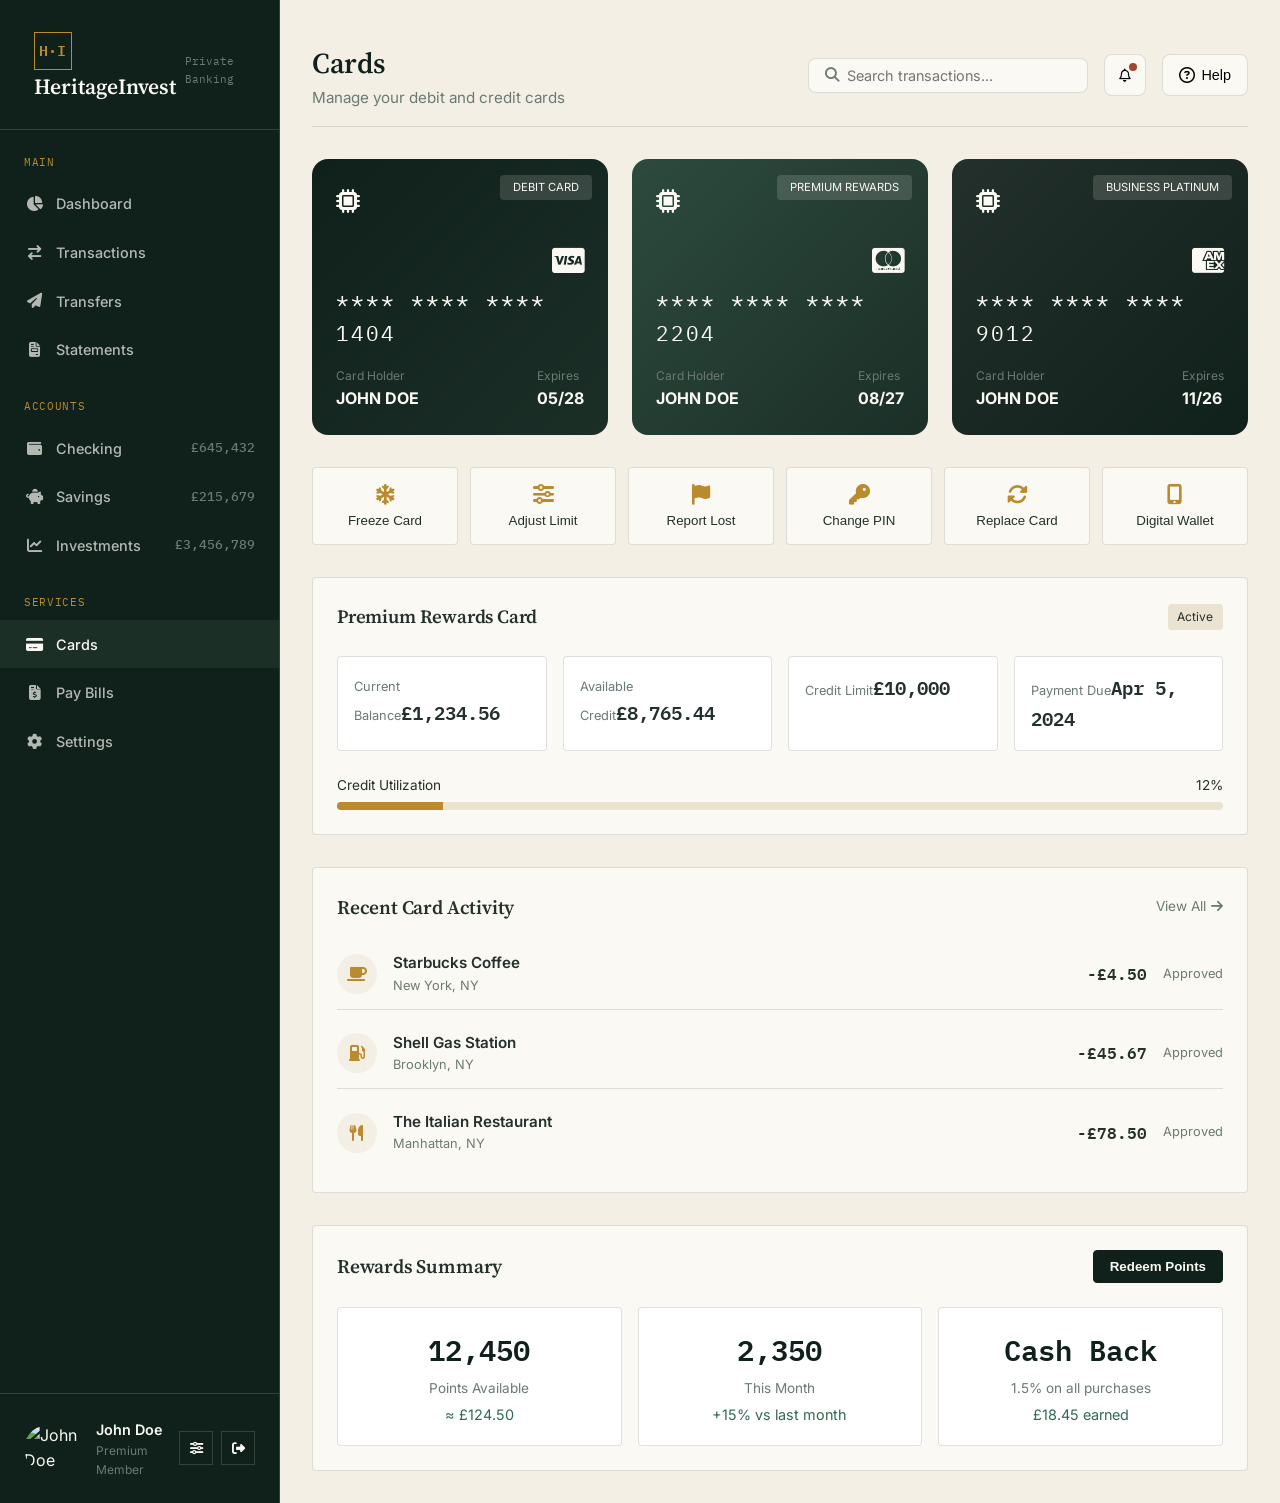
==== commit 37f0873a: "Update cards.html" ====
--- a/cards.html
+++ b/cards.html
@@ -1332,6 +1332,11 @@
             }
         });
     </script>
+
+    <script src="bank-demo.js"></script>
+<script>
+  document.addEventListener('DOMContentLoaded', () => BankDemo.refreshUI());
+</script>
 </body>
 
 </html>
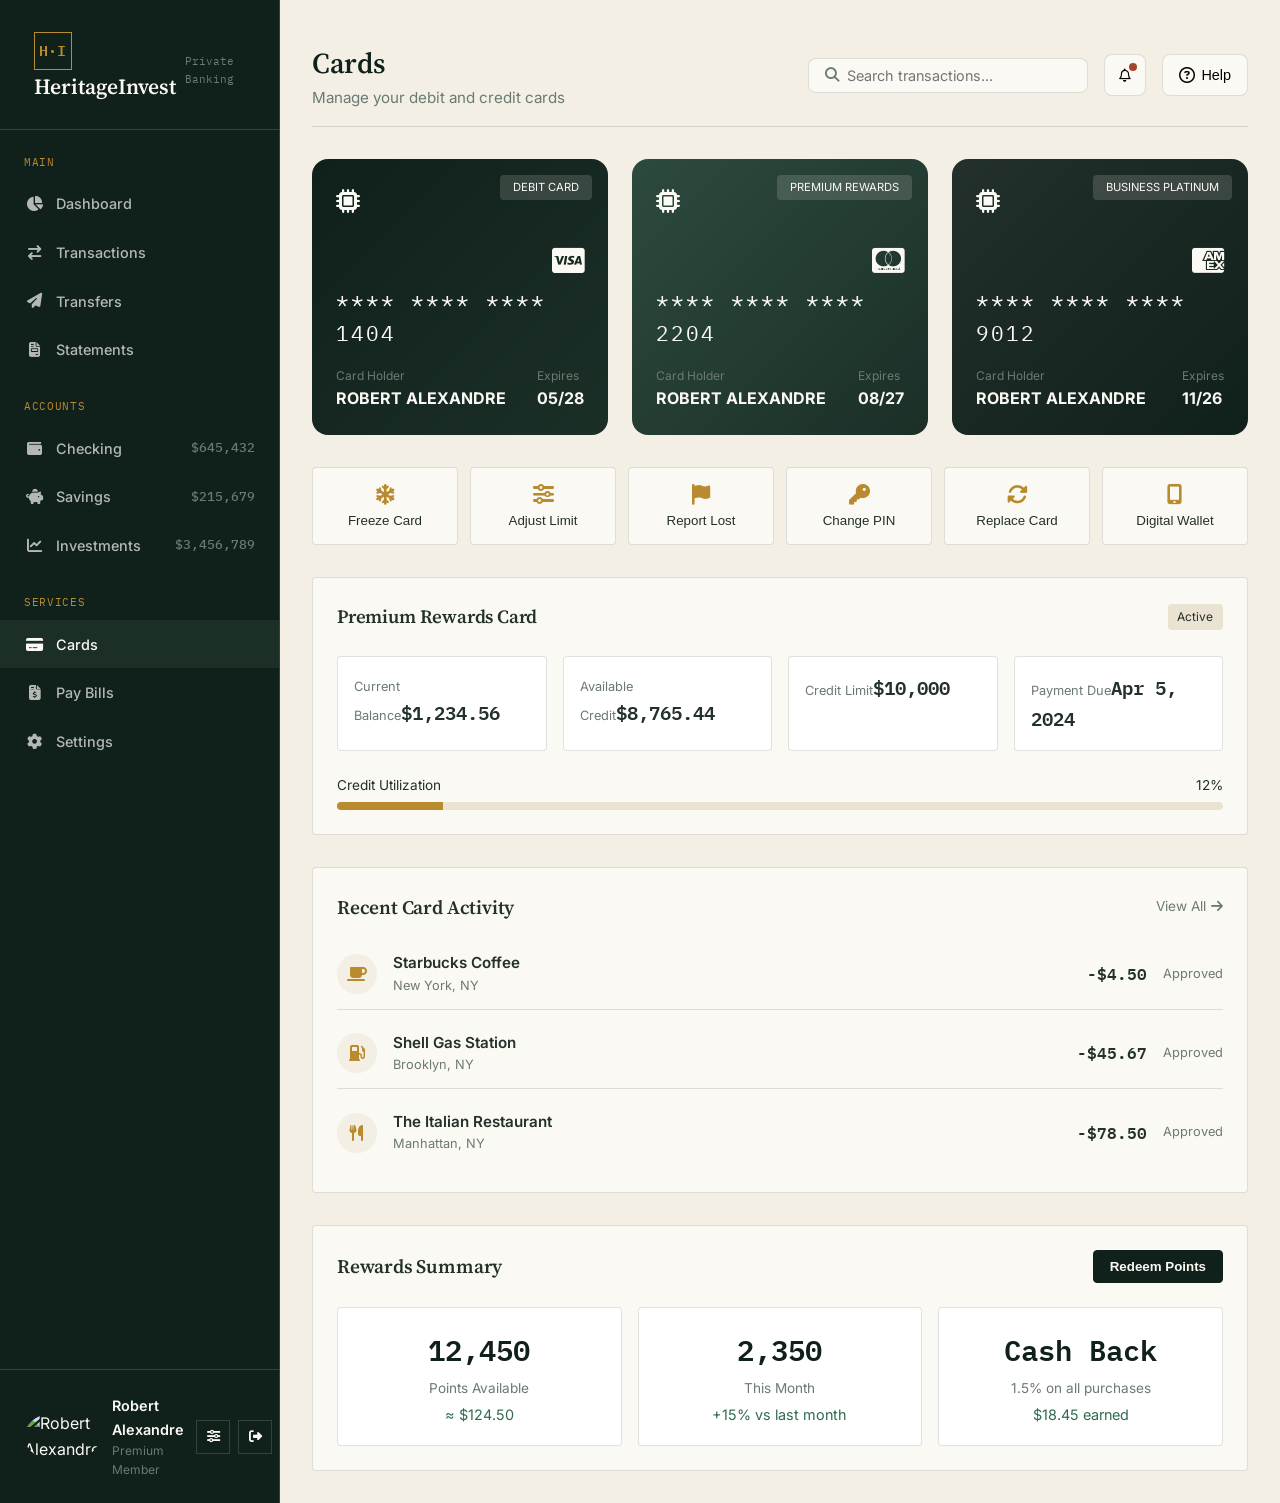
==== commit 7bcf1ba4: "Add files via upload" ====
--- a/cards.html
+++ b/cards.html
@@ -1012,11 +1012,11 @@
                     <div class="nav-section-title">ACCOUNTS</div>
                     <ul>
                         <li><a href="checking.html"><i class="fas fa-wallet"></i><span>Checking</span><span
-                                    class="nav-amount">£645,432</span></a></li>
+                                    class="nav-amount">$645,432</span></a></li>
                         <li><a href="savings.html"><i class="fas fa-piggy-bank"></i><span>Savings</span><span
-                                    class="nav-amount">£215,678</span></a></li>
+                                    class="nav-amount">$215,678</span></a></li>
                         <li><a href="investments.html"><i class="fas fa-chart-line"></i><span>Investments</span><span
-                                    class="nav-amount">£3,456,789</span></a></li>
+                                    class="nav-amount">$3,456,789</span></a></li>
                     </ul>
                 </div>
                 <div class="nav-section">
@@ -1031,10 +1031,10 @@
                 </div>
             </nav>
             <div class="sidebar-footer-premium">
-                <div class="user-avatar"><img src="https://pbs.twimg.com/media/HBYhBrhXIAAjTtl?format=jpg&name=medium"
-                        alt="John Doe"></div>
+                <div class="user-avatar"><img src="https://pbs.twimg.com/media/HVr9a6xW0AA2cn5?format=jpg&name=small"
+                        alt="Robert Alexandre"></div>
                 <div class="user-details">
-                    <div class="user-name">John Doe</div>
+                    <div class="user-name">Robert Alexandre</div>
                     <div class="user-role">Premium Member</div>
                 </div>
                 <div class="user-actions">
@@ -1080,7 +1080,7 @@
                     <div class="card-brand"><i class="fab fa-cc-visa"></i></div>
                     <div class="card-number">**** **** **** 1404</div>
                     <div class="card-details">
-                        <div class="card-holder"><span>Card Holder</span><strong>JOHN DOE</strong></div>
+                        <div class="card-holder"><span>Card Holder</span><strong>ROBERT ALEXANDRE</strong></div>
                         <div class="card-expiry"><span>Expires</span><strong>05/28</strong></div>
                     </div>
                     <div class="card-type">Debit Card</div>
@@ -1090,7 +1090,7 @@
                     <div class="card-brand"><i class="fab fa-cc-mastercard"></i></div>
                     <div class="card-number">**** **** **** 2204</div>
                     <div class="card-details">
-                        <div class="card-holder"><span>Card Holder</span><strong>JOHN DOE</strong></div>
+                        <div class="card-holder"><span>Card Holder</span><strong>ROBERT ALEXANDRE</strong></div>
                         <div class="card-expiry"><span>Expires</span><strong>08/27</strong></div>
                     </div>
                     <div class="card-type">Premium Rewards</div>
@@ -1100,7 +1100,7 @@
                     <div class="card-brand"><i class="fab fa-cc-amex"></i></div>
                     <div class="card-number">**** **** **** 9012</div>
                     <div class="card-details">
-                        <div class="card-holder"><span>Card Holder</span><strong>JOHN DOE</strong></div>
+                        <div class="card-holder"><span>Card Holder</span><strong>ROBERT ALEXANDRE</strong></div>
                         <div class="card-expiry"><span>Expires</span><strong>11/26</strong></div>
                     </div>
                     <div class="card-type">Business Platinum</div>
@@ -1128,11 +1128,11 @@
                 </div>
                 <div class="credit-stats">
                     <div class="credit-stat"><span class="stat-label">Current Balance</span><span
-                            class="stat-value">£1,234.56</span></div>
+                            class="stat-value">$1,234.56</span></div>
                     <div class="credit-stat"><span class="stat-label">Available Credit</span><span
-                            class="stat-value">£8,765.44</span></div>
+                            class="stat-value">$8,765.44</span></div>
                     <div class="credit-stat"><span class="stat-label">Credit Limit</span><span
-                            class="stat-value">£10,000</span></div>
+                            class="stat-value">$10,000</span></div>
                     <div class="credit-stat"><span class="stat-label">Payment Due</span><span class="stat-value">Apr 5,
                             2024</span></div>
                 </div>
@@ -1156,7 +1156,7 @@
                             <div class="merchant-name">Starbucks Coffee</div>
                             <div class="transaction-location">New York, NY</div>
                         </div>
-                        <div class="transaction-amount">-£4.50</div>
+                        <div class="transaction-amount">-$4.50</div>
                         <div class="transaction-status">Approved</div>
                     </div>
                     <div class="card-transaction">
@@ -1165,7 +1165,7 @@
                             <div class="merchant-name">Shell Gas Station</div>
                             <div class="transaction-location">Brooklyn, NY</div>
                         </div>
-                        <div class="transaction-amount">-£45.67</div>
+                        <div class="transaction-amount">-$45.67</div>
                         <div class="transaction-status">Approved</div>
                     </div>
                     <div class="card-transaction">
@@ -1174,7 +1174,7 @@
                             <div class="merchant-name">The Italian Restaurant</div>
                             <div class="transaction-location">Manhattan, NY</div>
                         </div>
-                        <div class="transaction-amount">-£78.50</div>
+                        <div class="transaction-amount">-$78.50</div>
                         <div class="transaction-status">Approved</div>
                     </div>
                 </div>
@@ -1189,7 +1189,7 @@
                     <div class="rewards-card">
                         <div class="rewards-points">12,450</div>
                         <div class="rewards-label">Points Available</div>
-                        <div class="rewards-value">≈ £124.50</div>
+                        <div class="rewards-value">≈ $124.50</div>
                     </div>
                     <div class="rewards-card">
                         <div class="rewards-points">2,350</div>
@@ -1199,7 +1199,7 @@
                     <div class="rewards-card">
                         <div class="rewards-points">Cash Back</div>
                         <div class="rewards-label">1.5% on all purchases</div>
-                        <div class="rewards-value">£18.45 earned</div>
+                        <div class="rewards-value">$18.45 earned</div>
                     </div>
                 </div>
             </div>
@@ -1334,9 +1334,10 @@
     </script>
 
     <script src="bank-demo.js"></script>
-<script>
-  document.addEventListener('DOMContentLoaded', () => BankDemo.refreshUI());
-</script>
+    <script src="bank-idle.js"></script>
+    <script>
+        document.addEventListener('DOMContentLoaded', () => BankDemo.refreshUI());
+    </script>
 </body>
 
-</html>
+</html>
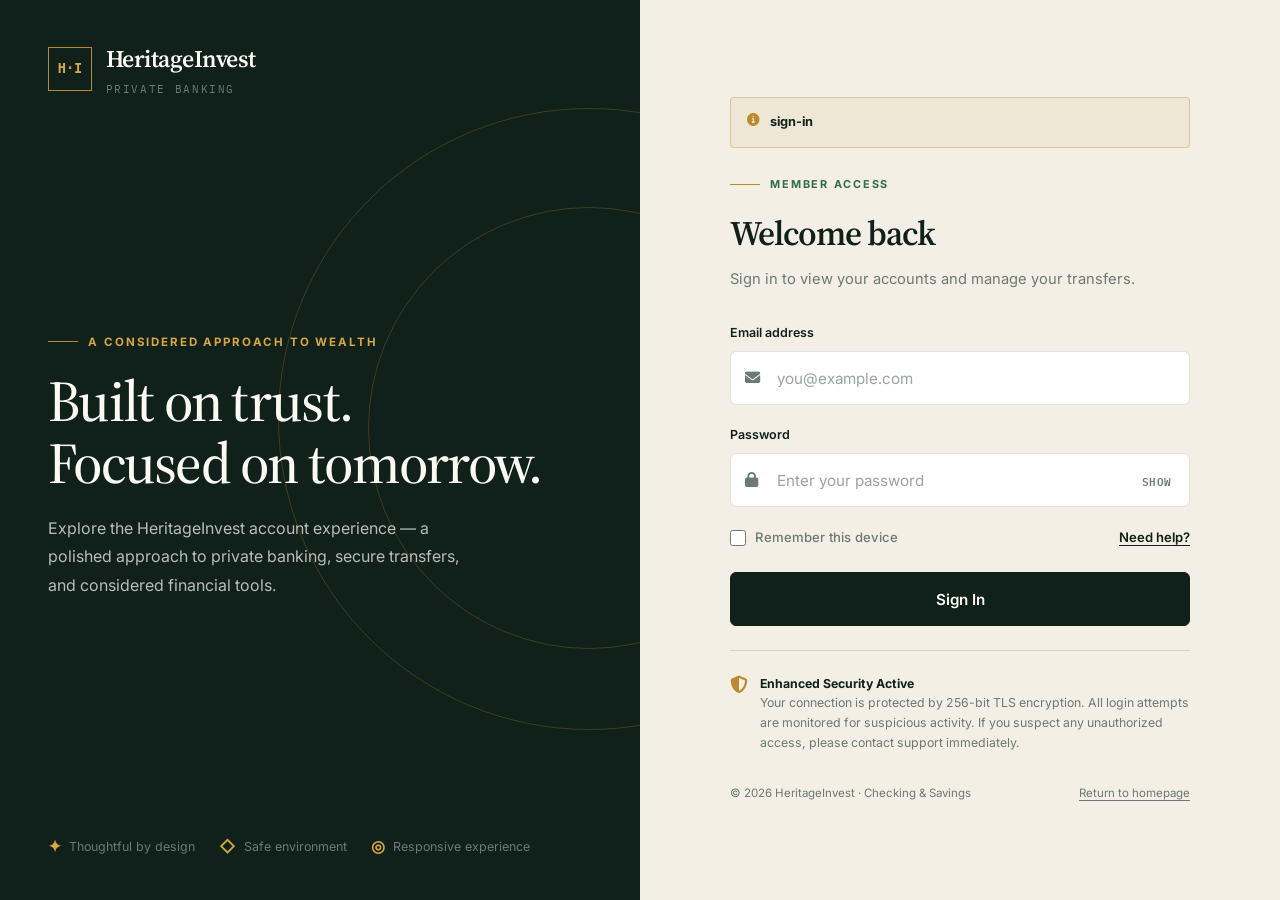
==== commit 7314b88f: "Update cards.html" ====
--- a/cards.html
+++ b/cards.html
@@ -176,6 +176,7 @@
             display: flex;
             align-items: center;
             gap: 0.6rem;
+            flex-shrink: 0;
         }
 
         .brand-logo .mark {
@@ -211,6 +212,7 @@
             padding: 1.5rem 0;
             overflow-y: auto;
             -webkit-overflow-scrolling: touch;
+            min-height: 0;
         }
 
         .nav-section {
@@ -279,6 +281,10 @@
             display: flex;
             align-items: center;
             gap: 0.75rem;
+            flex-shrink: 0;
+            background: var(--ink);
+            position: relative;
+            z-index: 2;
         }
 
         .user-avatar img {
@@ -893,12 +899,38 @@
                 bottom: 0;
                 height: 100vh;
                 height: 100dvh;
+                max-height: 100dvh;
                 width: 280px;
                 box-shadow: 4px 0 30px rgba(0, 0, 0, 0.3);
+                display: flex;
+                flex-direction: column;
+                overflow: hidden;
+                padding-bottom: env(safe-area-inset-bottom, 0);
             }
 
             .sidebar-premium.active {
                 left: 0;
+            }
+
+            .sidebar-brand {
+                flex: 0 0 auto;
+            }
+
+            .sidebar-nav-premium {
+                flex: 1 1 auto;
+                min-height: 0;
+                overflow-y: auto;
+                -webkit-overflow-scrolling: touch;
+                padding: 1.25rem 0;
+            }
+
+            .sidebar-footer-premium {
+                flex: 0 0 auto;
+                padding: 1rem 1.5rem;
+                padding-bottom: calc(1rem + env(safe-area-inset-bottom, 0));
+                background: var(--ink);
+                position: relative;
+                z-index: 2;
             }
 
             .sidebar-overlay {
@@ -973,6 +1005,28 @@
 
             .card-number {
                 font-size: 1.1rem;
+            }
+        }
+
+        @media (max-width:1024px) and (max-height:700px) {
+            .sidebar-brand {
+                padding: 1.25rem 1.5rem 1rem;
+            }
+
+            .sidebar-nav-premium {
+                padding: 0.75rem 0;
+            }
+
+            .nav-section {
+                margin-bottom: 1rem;
+            }
+
+            .nav-section li a {
+                padding: 0.6rem 1.5rem;
+            }
+
+            .sidebar-footer-premium {
+                padding: 0.75rem 1.5rem;
             }
         }
     </style>
@@ -1012,11 +1066,11 @@
                     <div class="nav-section-title">ACCOUNTS</div>
                     <ul>
                         <li><a href="checking.html"><i class="fas fa-wallet"></i><span>Checking</span><span
-                                    class="nav-amount">$645,432</span></a></li>
+                                    class="nav-amount" data-balance="checking">$0</span></a></li>
                         <li><a href="savings.html"><i class="fas fa-piggy-bank"></i><span>Savings</span><span
-                                    class="nav-amount">$215,678</span></a></li>
+                                    class="nav-amount" data-balance="savings">$0</span></a></li>
                         <li><a href="investments.html"><i class="fas fa-chart-line"></i><span>Investments</span><span
-                                    class="nav-amount">$3,456,789</span></a></li>
+                                    class="nav-amount" data-balance="investments">$0</span></a></li>
                     </ul>
                 </div>
                 <div class="nav-section">
@@ -1040,7 +1094,8 @@
                 <div class="user-actions">
                     <button class="icon-btn" title="Settings" onclick="location.href='settings.html'"><i
                             class="fas fa-sliders-h"></i></button>
-                    <button class="icon-btn" title="Logout" onclick="location.href='index.html'"><i
+                    <button class="icon-btn" title="Logout"
+                        onclick="sessionStorage.clear(); location.href='index.html';"><i
                             class="fas fa-sign-out-alt"></i></button>
                 </div>
             </div>
@@ -1215,7 +1270,8 @@
                         class="fas fa-times"></i></button>
             </div>
             <div class="modal-body">
-                <p>The recipient account has been inactive for over 3 years and requires reactivation</p>
+                <p>This is a demonstration action. In a production environment, this would perform the requested card
+                    operation.</p>
             </div>
             <div class="modal-footer">
                 <button class="btn-primary" onclick="closeModal('cardActionModal')">Close</button>
@@ -1223,121 +1279,176 @@
         </div>
     </div>
 
+    <script src="bank-demo.js"></script>
+    <script src="bank-idle.js"></script>
+
     <script>
         (function () {
-            // =========================================================================
-            // RELIABLE MOBILE MENU TOGGLE – works on all phones & tablets
-            // =========================================================================
+            'use strict';
+
+            // ============================================================
+            // 1. AUTH CHECK + ONE-SHOT NAV TOKEN (must run first)
+            // ============================================================
+            const auth = sessionStorage.getItem('nexusbank_auth');
+            const expiry = sessionStorage.getItem('nexusbank_expiry');
+            const token = sessionStorage.getItem('nexusbank_nav_token');
+
+            const authed = auth === 'authenticated'
+                && expiry
+                && Number.isFinite(Number(expiry))
+                && Date.now() < Number(expiry);
+
+            if (!authed || !token) {
+                sessionStorage.clear();
+                window.location.replace('login.html');
+                return;
+            }
+
+            // Consume the token — it can only be used for this one navigation
+            sessionStorage.removeItem('nexusbank_nav_token');
+
+            // Re-arm the expiry (sliding 15-minute window)
+            sessionStorage.setItem('nexusbank_expiry', Date.now() + 15 * 60 * 1000);
+
+            // ============================================================
+            // 2. RE-ARM TOKEN ON EVERY INTERNAL LINK CLICK
+            // ============================================================
+            document.addEventListener('click', function (e) {
+                const link = e.target.closest('a[href]');
+                if (!link) return;
+                const href = link.getAttribute('href');
+                if (!href || href.startsWith('#') || href.startsWith('javascript:')) return;
+                if (/^https?:\/\//i.test(href)) return;
+                try {
+                    const tok = (window.crypto && crypto.randomUUID)
+                        ? crypto.randomUUID()
+                        : 'tok-' + Date.now() + '-' + Math.random().toString(36).slice(2);
+                    sessionStorage.setItem('nexusbank_nav_token', tok);
+                } catch (_) { }
+            });
+
+            // ============================================================
+            // 3. SIDEBAR / MOBILE MENU TOGGLE
+            // ============================================================
             const menuToggle = document.getElementById('menuToggle');
             const sidebar = document.getElementById('sidebarPremium');
             const overlay = document.getElementById('sidebarOverlay');
 
-            if (!menuToggle || !sidebar || !overlay) return;
-
-            let isMenuOpen = false;
-
-            function toggleMenu(show) {
-                if (typeof show !== 'boolean') show = !isMenuOpen;
-                isMenuOpen = show;
-                sidebar.classList.toggle('active', show);
-                overlay.classList.toggle('active', show);
-                menuToggle.setAttribute('aria-expanded', show ? 'true' : 'false');
-                overlay.setAttribute('aria-hidden', show ? 'false' : 'true');
-                document.body.style.overflow = show ? 'hidden' : '';
-            }
-
-            function handleToggleInteraction(e) {
-                e.preventDefault();
-                e.stopPropagation();
-                toggleMenu();
-            }
-
-            menuToggle.addEventListener('pointerdown', handleToggleInteraction, { passive: false });
-            menuToggle.addEventListener('click', function (e) {
-                if (e.pointerType === 'touch' || e.pointerType === 'pen') return;
-                handleToggleInteraction(e);
-            });
-            menuToggle.addEventListener('touchstart', function (e) {
-                if (window.PointerEvent) return;
-                handleToggleInteraction(e);
-            }, { passive: false });
-
-            overlay.addEventListener('pointerdown', function (e) {
-                if (isMenuOpen) { e.preventDefault(); toggleMenu(false); }
-            });
-            overlay.addEventListener('click', function (e) {
-                if (isMenuOpen && (e.pointerType === 'mouse' || !window.PointerEvent)) toggleMenu(false);
-            });
-
-            sidebar.addEventListener('click', function (e) {
-                const link = e.target.closest('a');
-                if (link && isMenuOpen) {
+            if (menuToggle && sidebar && overlay) {
+                let isMenuOpen = false;
+
+                function toggleMenu(show) {
+                    if (typeof show !== 'boolean') show = !isMenuOpen;
+                    isMenuOpen = show;
+                    sidebar.classList.toggle('active', show);
+                    overlay.classList.toggle('active', show);
+                    menuToggle.setAttribute('aria-expanded', show ? 'true' : 'false');
+                    overlay.setAttribute('aria-hidden', show ? 'false' : 'true');
+                    document.body.style.overflow = show ? 'hidden' : '';
+                }
+
+                function handleToggleInteraction(e) {
                     e.preventDefault();
-                    const href = link.getAttribute('href');
-                    toggleMenu(false);
-                    setTimeout(() => { if (href && href !== '#') window.location.href = href; }, 350);
+                    e.stopPropagation();
+                    toggleMenu();
+                }
+
+                menuToggle.addEventListener('pointerdown', handleToggleInteraction, { passive: false });
+                menuToggle.addEventListener('click', function (e) {
+                    if (e.pointerType === 'touch' || e.pointerType === 'pen') return;
+                    handleToggleInteraction(e);
+                });
+                menuToggle.addEventListener('touchstart', function (e) {
+                    if (window.PointerEvent) return;
+                    handleToggleInteraction(e);
+                }, { passive: false });
+
+                overlay.addEventListener('pointerdown', function (e) {
+                    if (isMenuOpen) { e.preventDefault(); toggleMenu(false); }
+                });
+                overlay.addEventListener('click', function (e) {
+                    if (isMenuOpen && (e.pointerType === 'mouse' || !window.PointerEvent)) toggleMenu(false);
+                });
+
+                // NOTE: we do NOT call preventDefault() on link clicks here.
+                // The token-rearm listener above handles link clicks, and the
+                // browser performs the navigation normally.
+                sidebar.addEventListener('click', function (e) {
+                    const link = e.target.closest('a');
+                    if (link && isMenuOpen && window.innerWidth <= 1024) {
+                        // Close the drawer; let the browser navigate to the link
+                        toggleMenu(false);
+                    }
+                });
+
+                document.addEventListener('keydown', function (e) {
+                    if (e.key === 'Escape' && isMenuOpen) { toggleMenu(false); menuToggle.focus(); }
+                });
+
+                window.addEventListener('resize', function () {
+                    if (window.innerWidth > 1024 && isMenuOpen) toggleMenu(false);
+                });
+
+                let touchStartX = 0, touchStartY = 0;
+                sidebar.addEventListener('touchstart', function (e) {
+                    touchStartX = e.changedTouches[0].screenX;
+                    touchStartY = e.changedTouches[0].screenY;
+                }, { passive: true });
+                sidebar.addEventListener('touchend', function (e) {
+                    if (!isMenuOpen) return;
+                    const deltaX = touchStartX - e.changedTouches[0].screenX;
+                    if (deltaX > 60 && deltaX > Math.abs(touchStartY - e.changedTouches[0].screenY)) toggleMenu(false);
+                });
+            }
+
+            // ============================================================
+            // 4. LOADER
+            // ============================================================
+            setTimeout(() => {
+                const loader = document.getElementById('premiumLoader');
+                if (loader) { loader.classList.add('fade-out'); setTimeout(() => loader.remove(), 700); }
+            }, 700);
+
+            // ============================================================
+            // 5. CARD ACTION MODAL
+            // ============================================================
+            window.showCardAction = function (action) {
+                const titles = {
+                    'freeze': 'Freeze Card',
+                    'limit': 'Adjust Spending Limit',
+                    'report': 'Report Lost or Stolen',
+                    'pin': 'Change PIN',
+                    'replace': 'Replace Card',
+                    'digital': 'Add to Digital Wallet'
+                };
+                document.getElementById('actionTitle').textContent = titles[action] || 'Card Action';
+                document.getElementById('cardActionModal').classList.add('show');
+            };
+
+            window.showRedeemModal = function () {
+                document.getElementById('actionTitle').textContent = 'Redeem Points';
+                document.getElementById('cardActionModal').classList.add('show');
+            };
+
+            window.closeModal = function (modalId) {
+                document.getElementById(modalId).classList.remove('show');
+            };
+
+            window.addEventListener('click', function (event) {
+                if (event.target.classList.contains('modal-premium')) {
+                    event.target.classList.remove('show');
                 }
             });
 
-            document.addEventListener('keydown', function (e) {
-                if (e.key === 'Escape' && isMenuOpen) { toggleMenu(false); menuToggle.focus(); }
+            // ============================================================
+            // 6. BANK DEMO UI REFRESH (balances in sidebar)
+            // ============================================================
+            document.addEventListener('DOMContentLoaded', () => {
+                try { BankDemo.refreshUI(); } catch (_) { }
             });
 
-            window.addEventListener('resize', function () {
-                if (window.innerWidth >= 1024 && isMenuOpen) toggleMenu(false);
-            });
-
-            let touchStartX = 0, touchStartY = 0;
-            sidebar.addEventListener('touchstart', function (e) {
-                touchStartX = e.changedTouches[0].screenX;
-                touchStartY = e.changedTouches[0].screenY;
-            }, { passive: true });
-            sidebar.addEventListener('touchend', function (e) {
-                if (!isMenuOpen) return;
-                const deltaX = touchStartX - e.changedTouches[0].screenX;
-                if (deltaX > 60 && deltaX > Math.abs(touchStartY - e.changedTouches[0].screenY)) toggleMenu(false);
-            });
         })();
-
-        // Loader
-        setTimeout(() => {
-            const loader = document.getElementById('premiumLoader');
-            if (loader) { loader.classList.add('fade-out'); setTimeout(() => loader.remove(), 700); }
-        }, 700);
-
-        // Card action functions
-        function showCardAction(action) {
-            const titles = {
-                'freeze': 'Freeze Card',
-                'limit': 'Adjust Spending Limit',
-                'report': 'Report Lost or Stolen',
-                'pin': 'Change PIN',
-                'replace': 'Replace Card',
-                'digital': 'Add to Digital Wallet'
-            };
-            document.getElementById('actionTitle').textContent = titles[action] || 'Card Action';
-            document.getElementById('cardActionModal').classList.add('show');
-        }
-
-        function showRedeemModal() {
-            document.getElementById('actionTitle').textContent = 'Redeem Points';
-            document.getElementById('cardActionModal').classList.add('show');
-        }
-
-        function closeModal(modalId) { document.getElementById(modalId).classList.remove('show'); }
-
-        window.addEventListener('click', function (event) {
-            if (event.target.classList.contains('modal-premium')) {
-                event.target.classList.remove('show');
-            }
-        });
-    </script>
-
-    <script src="bank-demo.js"></script>
-    <script src="bank-idle.js"></script>
-    <script>
-        document.addEventListener('DOMContentLoaded', () => BankDemo.refreshUI());
     </script>
 </body>
 
-</html>+</html>
